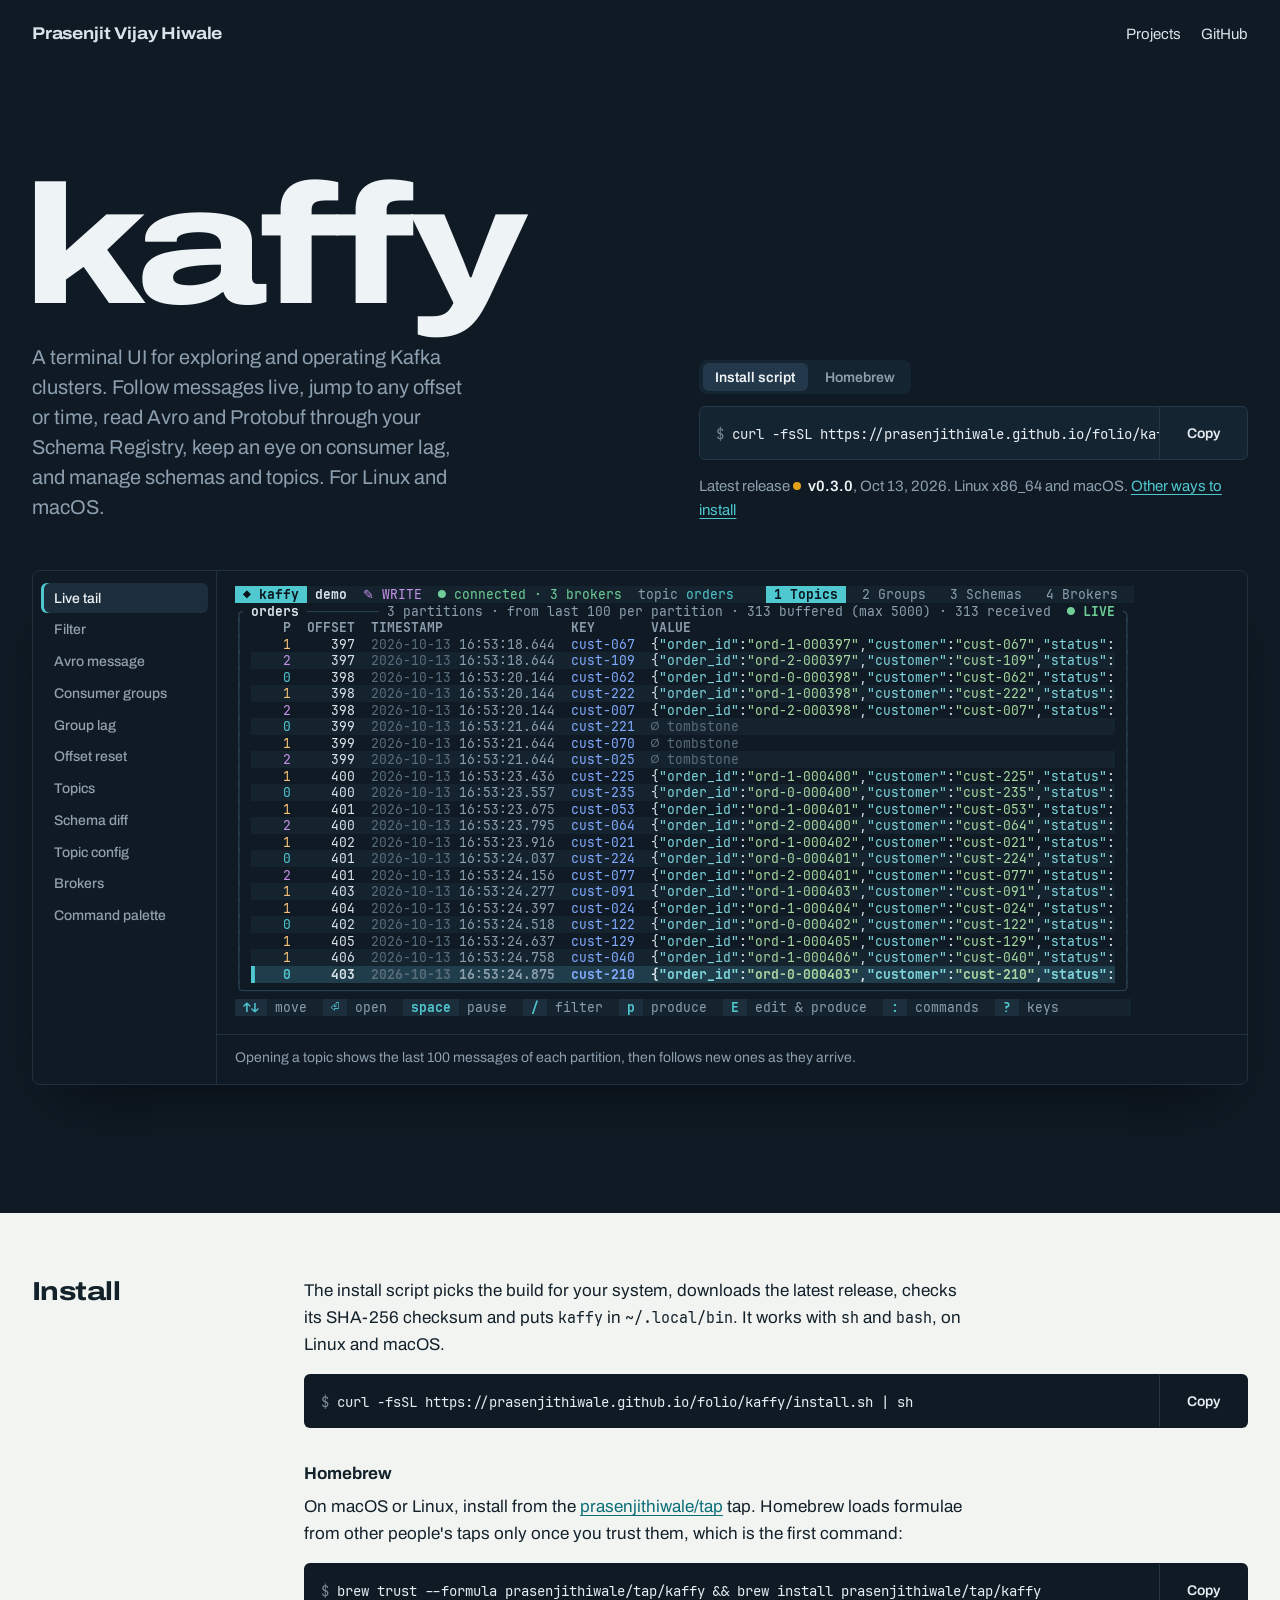
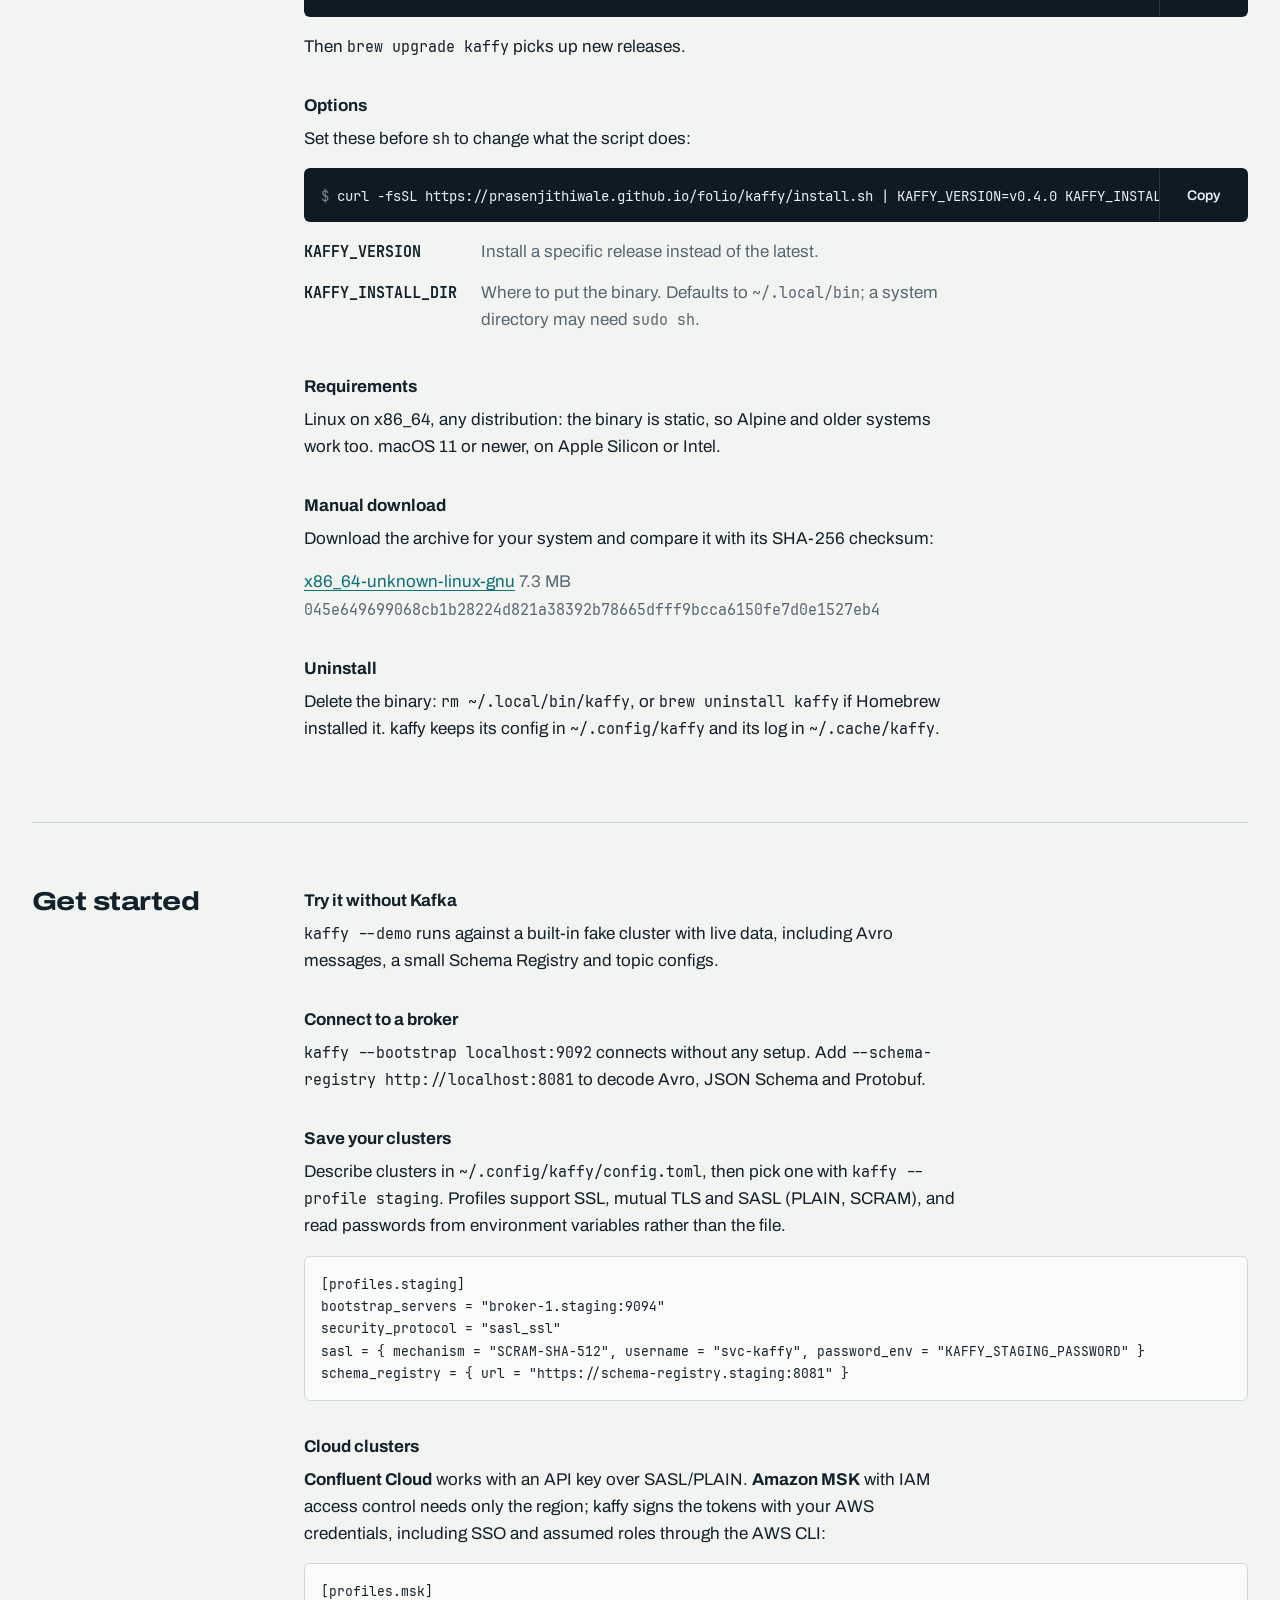
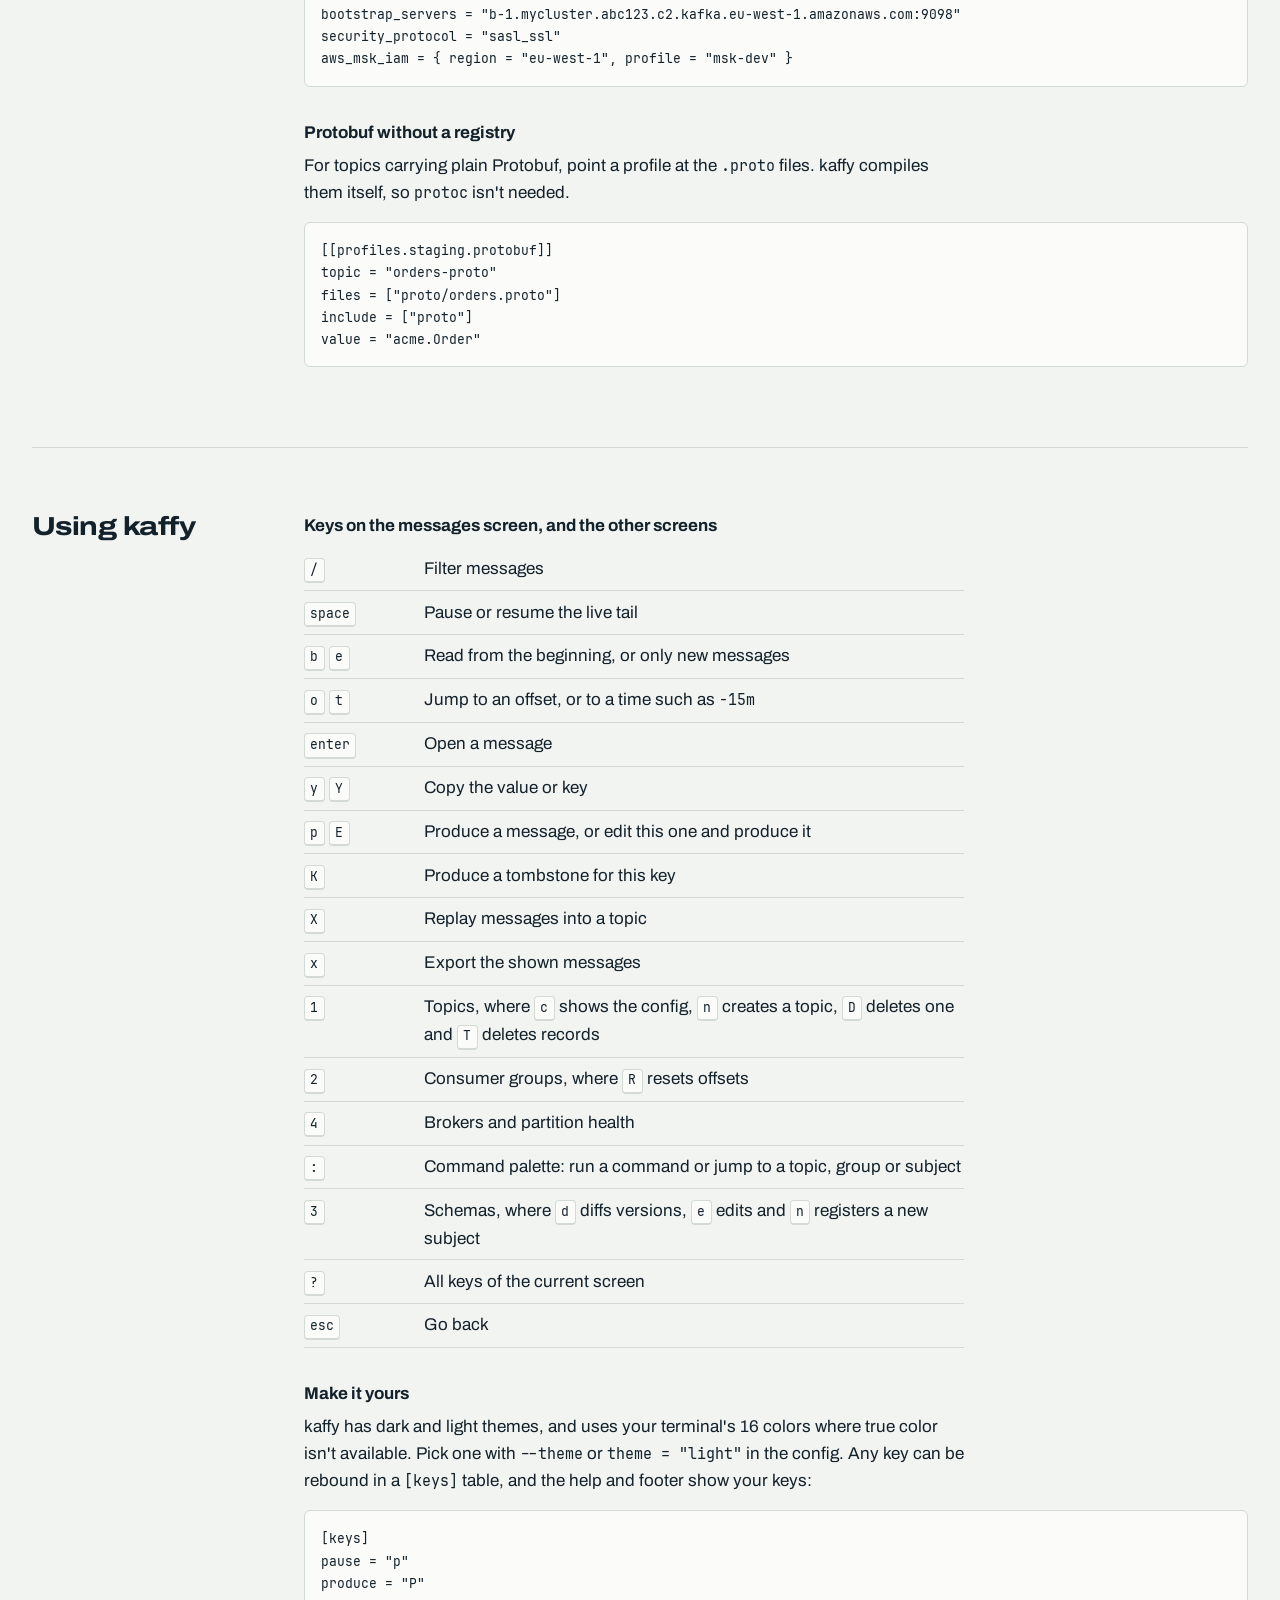
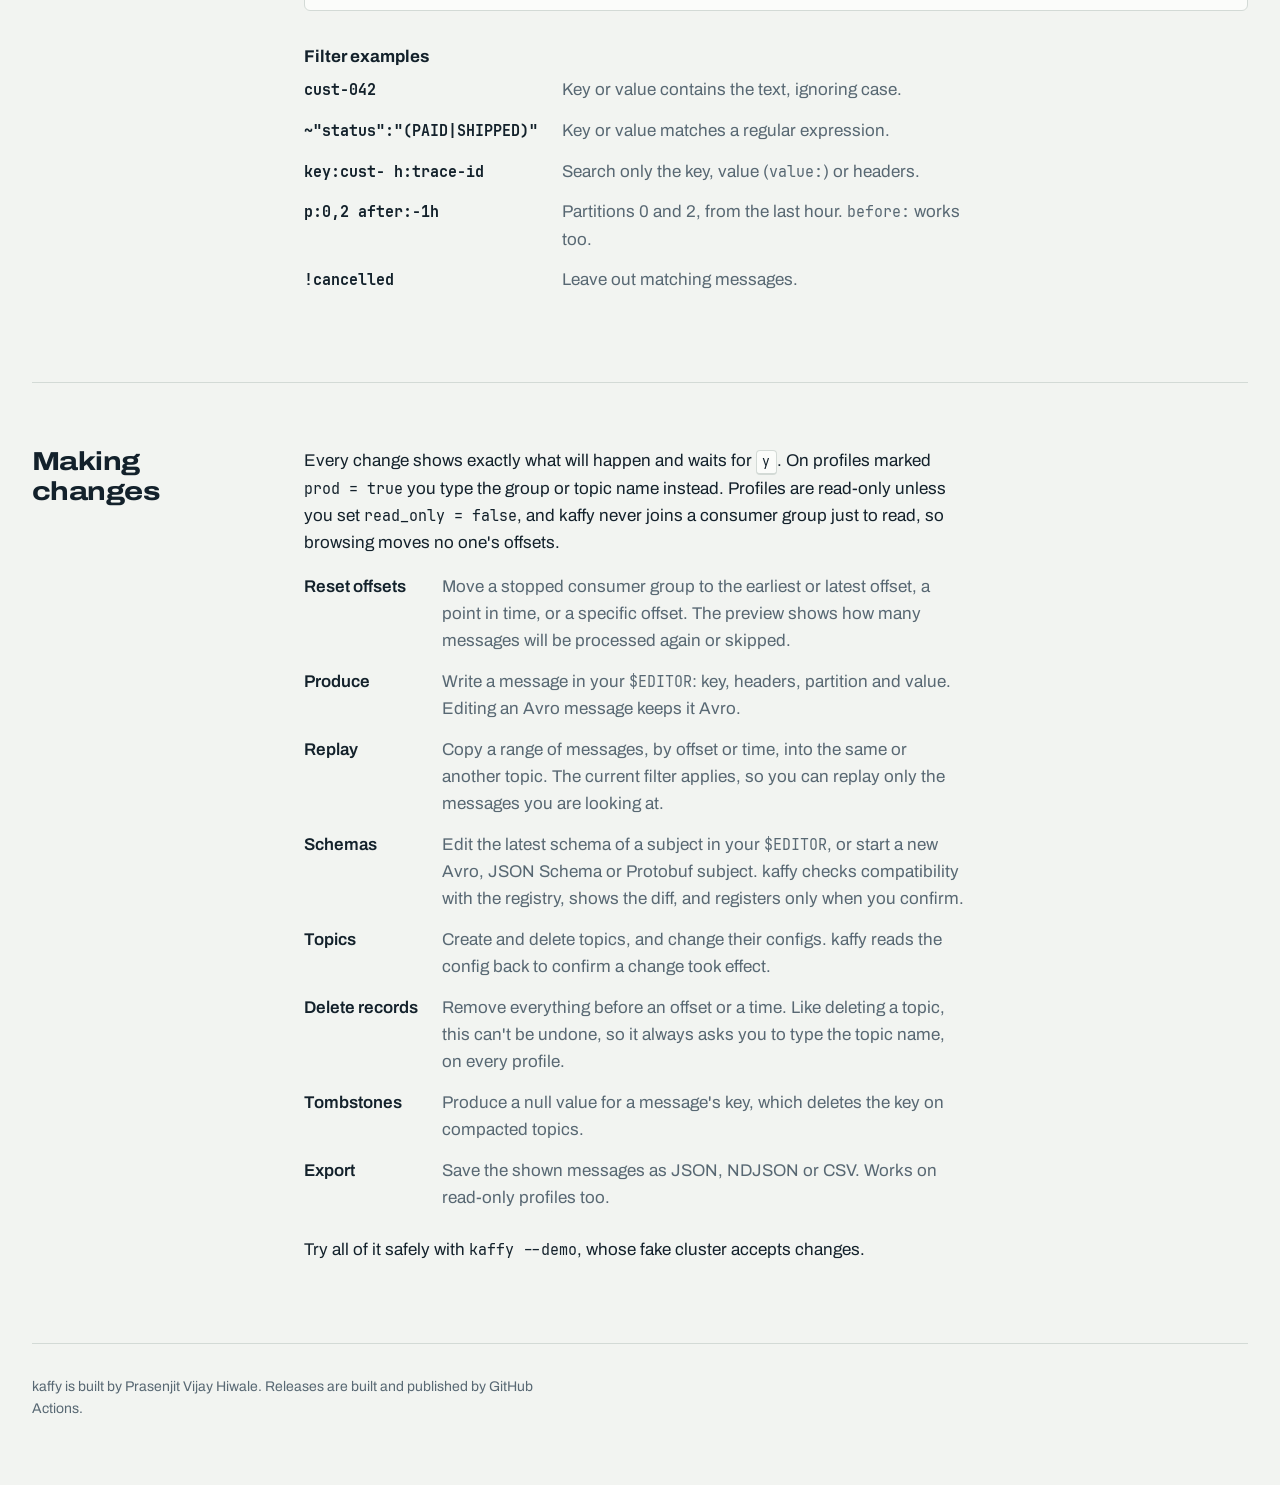
==== kaffy/index.html @ f9ecff28 "Redesign the home and kaffy pages; describe kaffy v0.4.0 Home: projects as records in a log, the off" ====
<!doctype html>
<html lang="en">
<head>
  <meta charset="utf-8">
  <meta name="viewport" content="width=device-width, initial-scale=1">
  <title>kaffy: a terminal UI for Kafka</title>
  <meta name="description" content="kaffy is a terminal UI for exploring and operating Kafka clusters: follow messages live, seek by offset or time, filter, decode Avro and Protobuf, watch consumer lag, reset offsets, produce and replay messages, browse the Schema Registry, administer topics and check broker health. For Linux and macOS.">
  <link rel="icon" href="data:image/svg+xml,%3Csvg xmlns='http://www.w3.org/2000/svg' viewBox='0 0 32 32'%3E%3Crect width='32' height='32' rx='6' fill='%230f1a24'/%3E%3Cpath d='M9 8v16M9 16l9-8M12 13l7 11' stroke='%234fc8d0' stroke-width='3' fill='none' stroke-linecap='round'/%3E%3C/svg%3E">
  <link rel="preconnect" href="https://fonts.googleapis.com">
  <link rel="preconnect" href="https://fonts.gstatic.com" crossorigin>
  <link rel="stylesheet" href="https://fonts.googleapis.com/css2?family=Archivo:wdth,wght@62..125,100..900&display=swap">
  <link rel="stylesheet" href="../assets/site.css">
  <link rel="stylesheet" href="kaffy.css">
</head>
<body data-releases="releases/">
<div class="band band-head">
  <header class="wrap site-head">
    <a class="site-name" href="../">Prasenjit Vijay Hiwale</a>
    <nav class="site-nav" aria-label="Site">
      <a href="../#projects">Projects</a>
      <a href="https://github.com/prasenjithiwale">GitHub</a>
    </nav>
  </header>
  </div>

  <main>
    <section class="band" aria-labelledby="title">
     <div class="wrap hero">
      <div class="hero-text">
        <h1 class="display" id="title">kaffy</h1>
        <p class="lede">A terminal UI for exploring and operating Kafka clusters. Follow messages live, jump to any offset or time, read Avro and Protobuf through your Schema Registry, keep an eye on consumer lag, and manage schemas and topics. For Linux and macOS.</p>
      </div>
      <div class="hero-install">
        <div class="switch" role="tablist" aria-label="Install with">
          <button role="tab" id="tab-sh" aria-controls="panel-sh" aria-selected="true" tabindex="0">Install script</button>
          <button role="tab" id="tab-brew" aria-controls="panel-brew" aria-selected="false" tabindex="-1">Homebrew</button>
        </div>
        <div role="tabpanel" id="panel-sh" aria-labelledby="tab-sh">
          <div class="command" id="install-top">
            <code id="install-cmd">curl -fsSL https://prasenjithiwale.github.io/folio/kaffy/install.sh | sh</code>
            <button class="copy" type="button" data-copy="#install-cmd">Copy</button>
          </div>
        </div>
        <div role="tabpanel" id="panel-brew" aria-labelledby="tab-brew" hidden>
          <div class="command">
            <code id="hero-brew">brew trust --formula prasenjithiwale/tap/kaffy &amp;&amp; brew install prasenjithiwale/tap/kaffy</code>
            <button class="copy" type="button" data-copy="#hero-brew">Copy</button>
          </div>
        </div>
        <p class="release-line">
          <span class="when-loaded">Latest release <strong data-release="version">v0.1.0</strong>, <span data-release="date"></span>.</span>
          Linux x86_64 and macOS. <a href="#install">Other ways to install</a>
        </p>
      </div>

      <figure class="terminal" aria-label="kaffy screens">
        <div class="terminal-bar" role="tablist" aria-label="Screens" aria-orientation="vertical">
          <button role="tab" id="tab-messages" aria-controls="panel-messages" aria-selected="true" tabindex="0">Live tail</button>
          <button role="tab" id="tab-filter" aria-controls="panel-filter" aria-selected="false" tabindex="-1">Filter</button>
          <button role="tab" id="tab-detail" aria-controls="panel-detail" aria-selected="false" tabindex="-1">Avro message</button>
          <button role="tab" id="tab-groups" aria-controls="panel-groups" aria-selected="false" tabindex="-1">Consumer groups</button>
          <button role="tab" id="tab-group" aria-controls="panel-group" aria-selected="false" tabindex="-1">Group lag</button>
          <button role="tab" id="tab-reset" aria-controls="panel-reset" aria-selected="false" tabindex="-1">Offset reset</button>
          <button role="tab" id="tab-topics" aria-controls="panel-topics" aria-selected="false" tabindex="-1">Topics</button>
          <button role="tab" id="tab-schema-diff" aria-controls="panel-schema-diff" aria-selected="false" tabindex="-1">Schema diff</button>
          <button role="tab" id="tab-config" aria-controls="panel-config" aria-selected="false" tabindex="-1">Topic config</button>
          <button role="tab" id="tab-brokers" aria-controls="panel-brokers" aria-selected="false" tabindex="-1">Brokers</button>
          <button role="tab" id="tab-palette" aria-controls="panel-palette" aria-selected="false" tabindex="-1">Command palette</button>
        </div>
        <div role="tabpanel" id="panel-messages" aria-labelledby="tab-messages">
          <div class="terminal-screen"><pre class="tui" aria-label="kaffy screen: Live tail"><span class="b" style="color:#0b141c;background:#4fc8d0"> ◆ kaffy </span><span style="color:#d9e3ea;background:#15232f"> </span><span class="b" style="color:#d9e3ea;background:#15232f">demo</span><span style="color:#5a6d7c;background:#15232f">  </span><span style="color:#c792ea;background:#15232f">✎ WRITE</span><span style="color:#5a6d7c;background:#15232f">  </span><span style="color:#6fcf97;background:#15232f">● connected · 3 brokers</span><span style="color:#5a6d7c;background:#15232f">  </span><span style="color:#8d9fae;background:#15232f">topic </span><span style="color:#4fc8d0;background:#15232f">orders</span><span style="color:#d9e3ea;background:#15232f">    </span><span class="b" style="color:#0b141c;background:#4fc8d0"> 1 Topics </span><span style="color:#d9e3ea;background:#15232f"> </span><span style="color:#8d9fae;background:#15232f"> 2 Groups </span><span style="color:#d9e3ea;background:#15232f"> </span><span style="color:#8d9fae;background:#15232f"> 3 Schemas </span><span style="color:#d9e3ea;background:#15232f"> </span><span style="color:#8d9fae;background:#15232f"> 4 Brokers </span><span style="color:#d9e3ea;background:#15232f"> </span>
<span style="color:#2b4152">╭ </span><span class="b" style="color:#d9e3ea">orders</span><span style="color:#2b4152"> ─────────</span><span style="color:#8d9fae"> 3 partitions · from last 100 per partition · 313 buffered (max 5000) · 313 received </span><span class="b" style="color:#6fcf97"> ● LIVE </span><span style="color:#2b4152">╮</span>
<span style="color:#2b4152">│</span><span style="color:#d9e3ea"> </span><span class="b" style="color:#8d9fae">    P  OFFSET  TIMESTAMP                KEY       VALUE                                                     </span><span style="color:#d9e3ea"> </span><span style="color:#2b4152">│</span>
<span style="color:#2b4152">│</span><span style="color:#d9e3ea">   </span><span style="color:#f6c177">  1</span><span style="color:#d9e3ea">     397  </span><span style="color:#5a6d7c">2026-10-13 </span><span style="color:#8d9fae">16:53:18.644</span><span style="color:#d9e3ea">  </span><span style="color:#82aaff">cust-067</span><span style="color:#d9e3ea">  {</span><span style="color:#7fd6dd">&quot;order_id&quot;</span><span style="color:#d9e3ea">:</span><span style="color:#a8d8a0">&quot;ord-1-000397&quot;</span><span style="color:#d9e3ea">,</span><span style="color:#7fd6dd">&quot;customer&quot;</span><span style="color:#d9e3ea">:</span><span style="color:#a8d8a0">&quot;cust-067&quot;</span><span style="color:#d9e3ea">,</span><span style="color:#7fd6dd">&quot;status&quot;</span><span style="color:#d9e3ea">: </span><span style="color:#2b4152">│</span>
<span style="color:#2b4152">│</span><span style="color:#d9e3ea"> </span><span style="color:#d9e3ea;background:#15232f">  </span><span style="color:#c792ea;background:#15232f">  2</span><span style="color:#d9e3ea;background:#15232f">     397  </span><span style="color:#5a6d7c;background:#15232f">2026-10-13 </span><span style="color:#8d9fae;background:#15232f">16:53:18.644</span><span style="color:#d9e3ea;background:#15232f">  </span><span style="color:#82aaff;background:#15232f">cust-109</span><span style="color:#d9e3ea;background:#15232f">  {</span><span style="color:#7fd6dd;background:#15232f">&quot;order_id&quot;</span><span style="color:#d9e3ea;background:#15232f">:</span><span style="color:#a8d8a0;background:#15232f">&quot;ord-2-000397&quot;</span><span style="color:#d9e3ea;background:#15232f">,</span><span style="color:#7fd6dd;background:#15232f">&quot;customer&quot;</span><span style="color:#d9e3ea;background:#15232f">:</span><span style="color:#a8d8a0;background:#15232f">&quot;cust-109&quot;</span><span style="color:#d9e3ea;background:#15232f">,</span><span style="color:#7fd6dd;background:#15232f">&quot;status&quot;</span><span style="color:#d9e3ea;background:#15232f">:</span><span style="color:#d9e3ea"> </span><span style="color:#2b4152">│</span>
<span style="color:#2b4152">│</span><span style="color:#d9e3ea">   </span><span style="color:#4fc8d0">  0</span><span style="color:#d9e3ea">     398  </span><span style="color:#5a6d7c">2026-10-13 </span><span style="color:#8d9fae">16:53:20.144</span><span style="color:#d9e3ea">  </span><span style="color:#82aaff">cust-062</span><span style="color:#d9e3ea">  {</span><span style="color:#7fd6dd">&quot;order_id&quot;</span><span style="color:#d9e3ea">:</span><span style="color:#a8d8a0">&quot;ord-0-000398&quot;</span><span style="color:#d9e3ea">,</span><span style="color:#7fd6dd">&quot;customer&quot;</span><span style="color:#d9e3ea">:</span><span style="color:#a8d8a0">&quot;cust-062&quot;</span><span style="color:#d9e3ea">,</span><span style="color:#7fd6dd">&quot;status&quot;</span><span style="color:#d9e3ea">: </span><span style="color:#2b4152">│</span>
<span style="color:#2b4152">│</span><span style="color:#d9e3ea"> </span><span style="color:#d9e3ea;background:#15232f">  </span><span style="color:#f6c177;background:#15232f">  1</span><span style="color:#d9e3ea;background:#15232f">     398  </span><span style="color:#5a6d7c;background:#15232f">2026-10-13 </span><span style="color:#8d9fae;background:#15232f">16:53:20.144</span><span style="color:#d9e3ea;background:#15232f">  </span><span style="color:#82aaff;background:#15232f">cust-222</span><span style="color:#d9e3ea;background:#15232f">  {</span><span style="color:#7fd6dd;background:#15232f">&quot;order_id&quot;</span><span style="color:#d9e3ea;background:#15232f">:</span><span style="color:#a8d8a0;background:#15232f">&quot;ord-1-000398&quot;</span><span style="color:#d9e3ea;background:#15232f">,</span><span style="color:#7fd6dd;background:#15232f">&quot;customer&quot;</span><span style="color:#d9e3ea;background:#15232f">:</span><span style="color:#a8d8a0;background:#15232f">&quot;cust-222&quot;</span><span style="color:#d9e3ea;background:#15232f">,</span><span style="color:#7fd6dd;background:#15232f">&quot;status&quot;</span><span style="color:#d9e3ea;background:#15232f">:</span><span style="color:#d9e3ea"> </span><span style="color:#2b4152">│</span>
<span style="color:#2b4152">│</span><span style="color:#d9e3ea">   </span><span style="color:#c792ea">  2</span><span style="color:#d9e3ea">     398  </span><span style="color:#5a6d7c">2026-10-13 </span><span style="color:#8d9fae">16:53:20.144</span><span style="color:#d9e3ea">  </span><span style="color:#82aaff">cust-007</span><span style="color:#d9e3ea">  {</span><span style="color:#7fd6dd">&quot;order_id&quot;</span><span style="color:#d9e3ea">:</span><span style="color:#a8d8a0">&quot;ord-2-000398&quot;</span><span style="color:#d9e3ea">,</span><span style="color:#7fd6dd">&quot;customer&quot;</span><span style="color:#d9e3ea">:</span><span style="color:#a8d8a0">&quot;cust-007&quot;</span><span style="color:#d9e3ea">,</span><span style="color:#7fd6dd">&quot;status&quot;</span><span style="color:#d9e3ea">: </span><span style="color:#2b4152">│</span>
<span style="color:#2b4152">│</span><span style="color:#d9e3ea"> </span><span style="color:#d9e3ea;background:#15232f">  </span><span style="color:#4fc8d0;background:#15232f">  0</span><span style="color:#d9e3ea;background:#15232f">     399  </span><span style="color:#5a6d7c;background:#15232f">2026-10-13 </span><span style="color:#8d9fae;background:#15232f">16:53:21.644</span><span style="color:#d9e3ea;background:#15232f">  </span><span style="color:#82aaff;background:#15232f">cust-221</span><span style="color:#d9e3ea;background:#15232f">  </span><span class="i" style="color:#5a6d7c;background:#15232f">∅ tombstone                                               </span><span style="color:#d9e3ea"> </span><span style="color:#2b4152">│</span>
<span style="color:#2b4152">│</span><span style="color:#d9e3ea">   </span><span style="color:#f6c177">  1</span><span style="color:#d9e3ea">     399  </span><span style="color:#5a6d7c">2026-10-13 </span><span style="color:#8d9fae">16:53:21.644</span><span style="color:#d9e3ea">  </span><span style="color:#82aaff">cust-070</span><span style="color:#d9e3ea">  </span><span class="i" style="color:#5a6d7c">∅ tombstone                                               </span><span style="color:#d9e3ea"> </span><span style="color:#2b4152">│</span>
<span style="color:#2b4152">│</span><span style="color:#d9e3ea"> </span><span style="color:#d9e3ea;background:#15232f">  </span><span style="color:#c792ea;background:#15232f">  2</span><span style="color:#d9e3ea;background:#15232f">     399  </span><span style="color:#5a6d7c;background:#15232f">2026-10-13 </span><span style="color:#8d9fae;background:#15232f">16:53:21.644</span><span style="color:#d9e3ea;background:#15232f">  </span><span style="color:#82aaff;background:#15232f">cust-025</span><span style="color:#d9e3ea;background:#15232f">  </span><span class="i" style="color:#5a6d7c;background:#15232f">∅ tombstone                                               </span><span style="color:#d9e3ea"> </span><span style="color:#2b4152">│</span>
<span style="color:#2b4152">│</span><span style="color:#d9e3ea">   </span><span style="color:#f6c177">  1</span><span style="color:#d9e3ea">     400  </span><span style="color:#5a6d7c">2026-10-13 </span><span style="color:#8d9fae">16:53:23.436</span><span style="color:#d9e3ea">  </span><span style="color:#82aaff">cust-225</span><span style="color:#d9e3ea">  {</span><span style="color:#7fd6dd">&quot;order_id&quot;</span><span style="color:#d9e3ea">:</span><span style="color:#a8d8a0">&quot;ord-1-000400&quot;</span><span style="color:#d9e3ea">,</span><span style="color:#7fd6dd">&quot;customer&quot;</span><span style="color:#d9e3ea">:</span><span style="color:#a8d8a0">&quot;cust-225&quot;</span><span style="color:#d9e3ea">,</span><span style="color:#7fd6dd">&quot;status&quot;</span><span style="color:#d9e3ea">: </span><span style="color:#2b4152">│</span>
<span style="color:#2b4152">│</span><span style="color:#d9e3ea"> </span><span style="color:#d9e3ea;background:#15232f">  </span><span style="color:#4fc8d0;background:#15232f">  0</span><span style="color:#d9e3ea;background:#15232f">     400  </span><span style="color:#5a6d7c;background:#15232f">2026-10-13 </span><span style="color:#8d9fae;background:#15232f">16:53:23.557</span><span style="color:#d9e3ea;background:#15232f">  </span><span style="color:#82aaff;background:#15232f">cust-235</span><span style="color:#d9e3ea;background:#15232f">  {</span><span style="color:#7fd6dd;background:#15232f">&quot;order_id&quot;</span><span style="color:#d9e3ea;background:#15232f">:</span><span style="color:#a8d8a0;background:#15232f">&quot;ord-0-000400&quot;</span><span style="color:#d9e3ea;background:#15232f">,</span><span style="color:#7fd6dd;background:#15232f">&quot;customer&quot;</span><span style="color:#d9e3ea;background:#15232f">:</span><span style="color:#a8d8a0;background:#15232f">&quot;cust-235&quot;</span><span style="color:#d9e3ea;background:#15232f">,</span><span style="color:#7fd6dd;background:#15232f">&quot;status&quot;</span><span style="color:#d9e3ea;background:#15232f">:</span><span style="color:#d9e3ea"> </span><span style="color:#2b4152">│</span>
<span style="color:#2b4152">│</span><span style="color:#d9e3ea">   </span><span style="color:#f6c177">  1</span><span style="color:#d9e3ea">     401  </span><span style="color:#5a6d7c">2026-10-13 </span><span style="color:#8d9fae">16:53:23.675</span><span style="color:#d9e3ea">  </span><span style="color:#82aaff">cust-053</span><span style="color:#d9e3ea">  {</span><span style="color:#7fd6dd">&quot;order_id&quot;</span><span style="color:#d9e3ea">:</span><span style="color:#a8d8a0">&quot;ord-1-000401&quot;</span><span style="color:#d9e3ea">,</span><span style="color:#7fd6dd">&quot;customer&quot;</span><span style="color:#d9e3ea">:</span><span style="color:#a8d8a0">&quot;cust-053&quot;</span><span style="color:#d9e3ea">,</span><span style="color:#7fd6dd">&quot;status&quot;</span><span style="color:#d9e3ea">: </span><span style="color:#2b4152">│</span>
<span style="color:#2b4152">│</span><span style="color:#d9e3ea"> </span><span style="color:#d9e3ea;background:#15232f">  </span><span style="color:#c792ea;background:#15232f">  2</span><span style="color:#d9e3ea;background:#15232f">     400  </span><span style="color:#5a6d7c;background:#15232f">2026-10-13 </span><span style="color:#8d9fae;background:#15232f">16:53:23.795</span><span style="color:#d9e3ea;background:#15232f">  </span><span style="color:#82aaff;background:#15232f">cust-064</span><span style="color:#d9e3ea;background:#15232f">  {</span><span style="color:#7fd6dd;background:#15232f">&quot;order_id&quot;</span><span style="color:#d9e3ea;background:#15232f">:</span><span style="color:#a8d8a0;background:#15232f">&quot;ord-2-000400&quot;</span><span style="color:#d9e3ea;background:#15232f">,</span><span style="color:#7fd6dd;background:#15232f">&quot;customer&quot;</span><span style="color:#d9e3ea;background:#15232f">:</span><span style="color:#a8d8a0;background:#15232f">&quot;cust-064&quot;</span><span style="color:#d9e3ea;background:#15232f">,</span><span style="color:#7fd6dd;background:#15232f">&quot;status&quot;</span><span style="color:#d9e3ea;background:#15232f">:</span><span style="color:#d9e3ea"> </span><span style="color:#2b4152">│</span>
<span style="color:#2b4152">│</span><span style="color:#d9e3ea">   </span><span style="color:#f6c177">  1</span><span style="color:#d9e3ea">     402  </span><span style="color:#5a6d7c">2026-10-13 </span><span style="color:#8d9fae">16:53:23.916</span><span style="color:#d9e3ea">  </span><span style="color:#82aaff">cust-021</span><span style="color:#d9e3ea">  {</span><span style="color:#7fd6dd">&quot;order_id&quot;</span><span style="color:#d9e3ea">:</span><span style="color:#a8d8a0">&quot;ord-1-000402&quot;</span><span style="color:#d9e3ea">,</span><span style="color:#7fd6dd">&quot;customer&quot;</span><span style="color:#d9e3ea">:</span><span style="color:#a8d8a0">&quot;cust-021&quot;</span><span style="color:#d9e3ea">,</span><span style="color:#7fd6dd">&quot;status&quot;</span><span style="color:#d9e3ea">: </span><span style="color:#2b4152">│</span>
<span style="color:#2b4152">│</span><span style="color:#d9e3ea"> </span><span style="color:#d9e3ea;background:#15232f">  </span><span style="color:#4fc8d0;background:#15232f">  0</span><span style="color:#d9e3ea;background:#15232f">     401  </span><span style="color:#5a6d7c;background:#15232f">2026-10-13 </span><span style="color:#8d9fae;background:#15232f">16:53:24.037</span><span style="color:#d9e3ea;background:#15232f">  </span><span style="color:#82aaff;background:#15232f">cust-224</span><span style="color:#d9e3ea;background:#15232f">  {</span><span style="color:#7fd6dd;background:#15232f">&quot;order_id&quot;</span><span style="color:#d9e3ea;background:#15232f">:</span><span style="color:#a8d8a0;background:#15232f">&quot;ord-0-000401&quot;</span><span style="color:#d9e3ea;background:#15232f">,</span><span style="color:#7fd6dd;background:#15232f">&quot;customer&quot;</span><span style="color:#d9e3ea;background:#15232f">:</span><span style="color:#a8d8a0;background:#15232f">&quot;cust-224&quot;</span><span style="color:#d9e3ea;background:#15232f">,</span><span style="color:#7fd6dd;background:#15232f">&quot;status&quot;</span><span style="color:#d9e3ea;background:#15232f">:</span><span style="color:#d9e3ea"> </span><span style="color:#2b4152">│</span>
<span style="color:#2b4152">│</span><span style="color:#d9e3ea">   </span><span style="color:#c792ea">  2</span><span style="color:#d9e3ea">     401  </span><span style="color:#5a6d7c">2026-10-13 </span><span style="color:#8d9fae">16:53:24.156</span><span style="color:#d9e3ea">  </span><span style="color:#82aaff">cust-077</span><span style="color:#d9e3ea">  {</span><span style="color:#7fd6dd">&quot;order_id&quot;</span><span style="color:#d9e3ea">:</span><span style="color:#a8d8a0">&quot;ord-2-000401&quot;</span><span style="color:#d9e3ea">,</span><span style="color:#7fd6dd">&quot;customer&quot;</span><span style="color:#d9e3ea">:</span><span style="color:#a8d8a0">&quot;cust-077&quot;</span><span style="color:#d9e3ea">,</span><span style="color:#7fd6dd">&quot;status&quot;</span><span style="color:#d9e3ea">: </span><span style="color:#2b4152">│</span>
<span style="color:#2b4152">│</span><span style="color:#d9e3ea"> </span><span style="color:#d9e3ea;background:#15232f">  </span><span style="color:#f6c177;background:#15232f">  1</span><span style="color:#d9e3ea;background:#15232f">     403  </span><span style="color:#5a6d7c;background:#15232f">2026-10-13 </span><span style="color:#8d9fae;background:#15232f">16:53:24.277</span><span style="color:#d9e3ea;background:#15232f">  </span><span style="color:#82aaff;background:#15232f">cust-091</span><span style="color:#d9e3ea;background:#15232f">  {</span><span style="color:#7fd6dd;background:#15232f">&quot;order_id&quot;</span><span style="color:#d9e3ea;background:#15232f">:</span><span style="color:#a8d8a0;background:#15232f">&quot;ord-1-000403&quot;</span><span style="color:#d9e3ea;background:#15232f">,</span><span style="color:#7fd6dd;background:#15232f">&quot;customer&quot;</span><span style="color:#d9e3ea;background:#15232f">:</span><span style="color:#a8d8a0;background:#15232f">&quot;cust-091&quot;</span><span style="color:#d9e3ea;background:#15232f">,</span><span style="color:#7fd6dd;background:#15232f">&quot;status&quot;</span><span style="color:#d9e3ea;background:#15232f">:</span><span style="color:#d9e3ea"> </span><span style="color:#2b4152">│</span>
<span style="color:#2b4152">│</span><span style="color:#d9e3ea">   </span><span style="color:#f6c177">  1</span><span style="color:#d9e3ea">     404  </span><span style="color:#5a6d7c">2026-10-13 </span><span style="color:#8d9fae">16:53:24.397</span><span style="color:#d9e3ea">  </span><span style="color:#82aaff">cust-024</span><span style="color:#d9e3ea">  {</span><span style="color:#7fd6dd">&quot;order_id&quot;</span><span style="color:#d9e3ea">:</span><span style="color:#a8d8a0">&quot;ord-1-000404&quot;</span><span style="color:#d9e3ea">,</span><span style="color:#7fd6dd">&quot;customer&quot;</span><span style="color:#d9e3ea">:</span><span style="color:#a8d8a0">&quot;cust-024&quot;</span><span style="color:#d9e3ea">,</span><span style="color:#7fd6dd">&quot;status&quot;</span><span style="color:#d9e3ea">: </span><span style="color:#2b4152">│</span>
<span style="color:#2b4152">│</span><span style="color:#d9e3ea"> </span><span style="color:#d9e3ea;background:#15232f">  </span><span style="color:#4fc8d0;background:#15232f">  0</span><span style="color:#d9e3ea;background:#15232f">     402  </span><span style="color:#5a6d7c;background:#15232f">2026-10-13 </span><span style="color:#8d9fae;background:#15232f">16:53:24.518</span><span style="color:#d9e3ea;background:#15232f">  </span><span style="color:#82aaff;background:#15232f">cust-122</span><span style="color:#d9e3ea;background:#15232f">  {</span><span style="color:#7fd6dd;background:#15232f">&quot;order_id&quot;</span><span style="color:#d9e3ea;background:#15232f">:</span><span style="color:#a8d8a0;background:#15232f">&quot;ord-0-000402&quot;</span><span style="color:#d9e3ea;background:#15232f">,</span><span style="color:#7fd6dd;background:#15232f">&quot;customer&quot;</span><span style="color:#d9e3ea;background:#15232f">:</span><span style="color:#a8d8a0;background:#15232f">&quot;cust-122&quot;</span><span style="color:#d9e3ea;background:#15232f">,</span><span style="color:#7fd6dd;background:#15232f">&quot;status&quot;</span><span style="color:#d9e3ea;background:#15232f">:</span><span style="color:#d9e3ea"> </span><span style="color:#2b4152">│</span>
<span style="color:#2b4152">│</span><span style="color:#d9e3ea">   </span><span style="color:#f6c177">  1</span><span style="color:#d9e3ea">     405  </span><span style="color:#5a6d7c">2026-10-13 </span><span style="color:#8d9fae">16:53:24.637</span><span style="color:#d9e3ea">  </span><span style="color:#82aaff">cust-129</span><span style="color:#d9e3ea">  {</span><span style="color:#7fd6dd">&quot;order_id&quot;</span><span style="color:#d9e3ea">:</span><span style="color:#a8d8a0">&quot;ord-1-000405&quot;</span><span style="color:#d9e3ea">,</span><span style="color:#7fd6dd">&quot;customer&quot;</span><span style="color:#d9e3ea">:</span><span style="color:#a8d8a0">&quot;cust-129&quot;</span><span style="color:#d9e3ea">,</span><span style="color:#7fd6dd">&quot;status&quot;</span><span style="color:#d9e3ea">: </span><span style="color:#2b4152">│</span>
<span style="color:#2b4152">│</span><span style="color:#d9e3ea"> </span><span style="color:#d9e3ea;background:#15232f">  </span><span style="color:#f6c177;background:#15232f">  1</span><span style="color:#d9e3ea;background:#15232f">     406  </span><span style="color:#5a6d7c;background:#15232f">2026-10-13 </span><span style="color:#8d9fae;background:#15232f">16:53:24.758</span><span style="color:#d9e3ea;background:#15232f">  </span><span style="color:#82aaff;background:#15232f">cust-040</span><span style="color:#d9e3ea;background:#15232f">  {</span><span style="color:#7fd6dd;background:#15232f">&quot;order_id&quot;</span><span style="color:#d9e3ea;background:#15232f">:</span><span style="color:#a8d8a0;background:#15232f">&quot;ord-1-000406&quot;</span><span style="color:#d9e3ea;background:#15232f">,</span><span style="color:#7fd6dd;background:#15232f">&quot;customer&quot;</span><span style="color:#d9e3ea;background:#15232f">:</span><span style="color:#a8d8a0;background:#15232f">&quot;cust-040&quot;</span><span style="color:#d9e3ea;background:#15232f">,</span><span style="color:#7fd6dd;background:#15232f">&quot;status&quot;</span><span style="color:#d9e3ea;background:#15232f">:</span><span style="color:#d9e3ea"> </span><span style="color:#2b4152">│</span>
<span style="color:#2b4152">│</span><span style="color:#d9e3ea"> </span><span class="b" style="color:#4fc8d0;background:#1f3d4b">▌   0</span><span class="b" style="color:#d9e3ea;background:#1f3d4b">     403  </span><span class="b" style="color:#5a6d7c;background:#1f3d4b">2026-10-13 </span><span class="b" style="color:#8d9fae;background:#1f3d4b">16:53:24.875</span><span class="b" style="color:#d9e3ea;background:#1f3d4b">  </span><span class="b" style="color:#82aaff;background:#1f3d4b">cust-210</span><span class="b" style="color:#d9e3ea;background:#1f3d4b">  {</span><span class="b" style="color:#7fd6dd;background:#1f3d4b">&quot;order_id&quot;</span><span class="b" style="color:#d9e3ea;background:#1f3d4b">:</span><span class="b" style="color:#a8d8a0;background:#1f3d4b">&quot;ord-0-000403&quot;</span><span class="b" style="color:#d9e3ea;background:#1f3d4b">,</span><span class="b" style="color:#7fd6dd;background:#1f3d4b">&quot;customer&quot;</span><span class="b" style="color:#d9e3ea;background:#1f3d4b">:</span><span class="b" style="color:#a8d8a0;background:#1f3d4b">&quot;cust-210&quot;</span><span class="b" style="color:#d9e3ea;background:#1f3d4b">,</span><span class="b" style="color:#7fd6dd;background:#1f3d4b">&quot;status&quot;</span><span class="b" style="color:#d9e3ea;background:#1f3d4b">:</span><span style="color:#d9e3ea"> </span><span style="color:#2b4152">│</span>
<span style="color:#2b4152">╰──────────────────────────────────────────────────────────────────────────────────────────────────────────────╯</span>
<span class="b" style="color:#4fc8d0;background:#1c2e3c"> ↑↓ </span><span style="color:#8d9fae;background:#15232f"> move  </span><span class="b" style="color:#4fc8d0;background:#1c2e3c"> ⏎ </span><span style="color:#8d9fae;background:#15232f"> open  </span><span class="b" style="color:#4fc8d0;background:#1c2e3c"> space </span><span style="color:#8d9fae;background:#15232f"> pause  </span><span class="b" style="color:#4fc8d0;background:#1c2e3c"> / </span><span style="color:#8d9fae;background:#15232f"> filter  </span><span class="b" style="color:#4fc8d0;background:#1c2e3c"> p </span><span style="color:#8d9fae;background:#15232f"> produce  </span><span class="b" style="color:#4fc8d0;background:#1c2e3c"> E </span><span style="color:#8d9fae;background:#15232f"> edit &amp; produce  </span><span class="b" style="color:#4fc8d0;background:#1c2e3c"> : </span><span style="color:#8d9fae;background:#15232f"> commands  </span><span class="b" style="color:#4fc8d0;background:#1c2e3c"> ? </span><span style="color:#8d9fae;background:#15232f"> keys  </span><span style="color:#d9e3ea;background:#15232f">       </span>
</pre></div>
          <p class="terminal-caption">Opening a topic shows the last 100 messages of each partition, then follows new ones as they arrive.</p>
        </div>
        <div role="tabpanel" id="panel-filter" aria-labelledby="tab-filter" hidden>
          <div class="terminal-screen"><pre class="tui" aria-label="kaffy screen: Filter"><span class="b" style="color:#0b141c;background:#4fc8d0"> ◆ kaffy </span><span style="color:#d9e3ea;background:#15232f"> </span><span class="b" style="color:#d9e3ea;background:#15232f">demo</span><span style="color:#5a6d7c;background:#15232f">  </span><span style="color:#c792ea;background:#15232f">✎ WRITE</span><span style="color:#5a6d7c;background:#15232f">  </span><span style="color:#6fcf97;background:#15232f">● connected · 3 brokers</span><span style="color:#5a6d7c;background:#15232f">  </span><span style="color:#8d9fae;background:#15232f">topic </span><span style="color:#4fc8d0;background:#15232f">orders</span><span style="color:#d9e3ea;background:#15232f">    </span><span class="b" style="color:#0b141c;background:#4fc8d0"> 1 Topics </span><span style="color:#d9e3ea;background:#15232f"> </span><span style="color:#8d9fae;background:#15232f"> 2 Groups </span><span style="color:#d9e3ea;background:#15232f"> </span><span style="color:#8d9fae;background:#15232f"> 3 Schemas </span><span style="color:#d9e3ea;background:#15232f"> </span><span style="color:#8d9fae;background:#15232f"> 4 Brokers </span><span style="color:#d9e3ea;background:#15232f"> </span>
<span style="color:#2b4152">╭ </span><span class="b" style="color:#d9e3ea">orders</span><span style="color:#2b4152"> ───────────────────────</span><span style="color:#8d9fae"> 3 partitions </span><span style="color:#f2c14e"> filter: ~&quot;status&quot;:&quot;(PAID|SHIPPED)&quot; p:0,1 · 110 match </span><span class="b" style="color:#f2c14e"> ❚❚ PAUSED </span><span style="color:#2b4152">╮</span>
<span style="color:#2b4152">│</span><span style="color:#d9e3ea"> </span><span class="b" style="color:#8d9fae">    P  OFFSET  TIMESTAMP                KEY       VALUE                                                     </span><span style="color:#d9e3ea"> </span><span style="color:#2b4152">│</span>
<span style="color:#2b4152">│</span><span style="color:#d9e3ea">   </span><span style="color:#f6c177">  1</span><span style="color:#d9e3ea">     384  </span><span style="color:#5a6d7c">2026-10-13 </span><span style="color:#8d9fae">16:52:59.144</span><span style="color:#d9e3ea">  </span><span style="color:#82aaff">cust-203</span><span style="color:#d9e3ea">  {</span><span style="color:#7fd6dd">&quot;order_id&quot;</span><span style="color:#d9e3ea">:</span><span style="color:#a8d8a0">&quot;ord-1-000384&quot;</span><span style="color:#d9e3ea">,</span><span style="color:#7fd6dd">&quot;customer&quot;</span><span style="color:#d9e3ea">:</span><span style="color:#a8d8a0">&quot;cust-203&quot;</span><span style="color:#d9e3ea">,</span><span style="color:#7fd6dd">&quot;status&quot;</span><span style="color:#d9e3ea">: </span><span style="color:#2b4152">│</span>
<span style="color:#2b4152">│</span><span style="color:#d9e3ea"> </span><span style="color:#d9e3ea;background:#15232f">  </span><span style="color:#4fc8d0;background:#15232f">  0</span><span style="color:#d9e3ea;background:#15232f">     385  </span><span style="color:#5a6d7c;background:#15232f">2026-10-13 </span><span style="color:#8d9fae;background:#15232f">16:53:00.644</span><span style="color:#d9e3ea;background:#15232f">  </span><span style="color:#82aaff;background:#15232f">cust-041</span><span style="color:#d9e3ea;background:#15232f">  {</span><span style="color:#7fd6dd;background:#15232f">&quot;order_id&quot;</span><span style="color:#d9e3ea;background:#15232f">:</span><span style="color:#a8d8a0;background:#15232f">&quot;ord-0-000385&quot;</span><span style="color:#d9e3ea;background:#15232f">,</span><span style="color:#7fd6dd;background:#15232f">&quot;customer&quot;</span><span style="color:#d9e3ea;background:#15232f">:</span><span style="color:#a8d8a0;background:#15232f">&quot;cust-041&quot;</span><span style="color:#d9e3ea;background:#15232f">,</span><span style="color:#7fd6dd;background:#15232f">&quot;status&quot;</span><span style="color:#d9e3ea;background:#15232f">:</span><span style="color:#d9e3ea"> </span><span style="color:#2b4152">│</span>
<span style="color:#2b4152">│</span><span style="color:#d9e3ea">   </span><span style="color:#4fc8d0">  0</span><span style="color:#d9e3ea">     386  </span><span style="color:#5a6d7c">2026-10-13 </span><span style="color:#8d9fae">16:53:02.144</span><span style="color:#d9e3ea">  </span><span style="color:#82aaff">cust-229</span><span style="color:#d9e3ea">  {</span><span style="color:#7fd6dd">&quot;order_id&quot;</span><span style="color:#d9e3ea">:</span><span style="color:#a8d8a0">&quot;ord-0-000386&quot;</span><span style="color:#d9e3ea">,</span><span style="color:#7fd6dd">&quot;customer&quot;</span><span style="color:#d9e3ea">:</span><span style="color:#a8d8a0">&quot;cust-229&quot;</span><span style="color:#d9e3ea">,</span><span style="color:#7fd6dd">&quot;status&quot;</span><span style="color:#d9e3ea">: </span><span style="color:#2b4152">│</span>
<span style="color:#2b4152">│</span><span style="color:#d9e3ea"> </span><span style="color:#d9e3ea;background:#15232f">  </span><span style="color:#f6c177;background:#15232f">  1</span><span style="color:#d9e3ea;background:#15232f">     387  </span><span style="color:#5a6d7c;background:#15232f">2026-10-13 </span><span style="color:#8d9fae;background:#15232f">16:53:03.644</span><span style="color:#d9e3ea;background:#15232f">  </span><span style="color:#82aaff;background:#15232f">cust-129</span><span style="color:#d9e3ea;background:#15232f">  {</span><span style="color:#7fd6dd;background:#15232f">&quot;order_id&quot;</span><span style="color:#d9e3ea;background:#15232f">:</span><span style="color:#a8d8a0;background:#15232f">&quot;ord-1-000387&quot;</span><span style="color:#d9e3ea;background:#15232f">,</span><span style="color:#7fd6dd;background:#15232f">&quot;customer&quot;</span><span style="color:#d9e3ea;background:#15232f">:</span><span style="color:#a8d8a0;background:#15232f">&quot;cust-129&quot;</span><span style="color:#d9e3ea;background:#15232f">,</span><span style="color:#7fd6dd;background:#15232f">&quot;status&quot;</span><span style="color:#d9e3ea;background:#15232f">:</span><span style="color:#d9e3ea"> </span><span style="color:#2b4152">│</span>
<span style="color:#2b4152">│</span><span style="color:#d9e3ea">   </span><span style="color:#4fc8d0">  0</span><span style="color:#d9e3ea">     388  </span><span style="color:#5a6d7c">2026-10-13 </span><span style="color:#8d9fae">16:53:05.144</span><span style="color:#d9e3ea">  </span><span style="color:#82aaff">cust-046</span><span style="color:#d9e3ea">  {</span><span style="color:#7fd6dd">&quot;order_id&quot;</span><span style="color:#d9e3ea">:</span><span style="color:#a8d8a0">&quot;ord-0-000388&quot;</span><span style="color:#d9e3ea">,</span><span style="color:#7fd6dd">&quot;customer&quot;</span><span style="color:#d9e3ea">:</span><span style="color:#a8d8a0">&quot;cust-046&quot;</span><span style="color:#d9e3ea">,</span><span style="color:#7fd6dd">&quot;status&quot;</span><span style="color:#d9e3ea">: </span><span style="color:#2b4152">│</span>
<span style="color:#2b4152">│</span><span style="color:#d9e3ea"> </span><span style="color:#d9e3ea;background:#15232f">  </span><span style="color:#f6c177;background:#15232f">  1</span><span style="color:#d9e3ea;background:#15232f">     390  </span><span style="color:#5a6d7c;background:#15232f">2026-10-13 </span><span style="color:#8d9fae;background:#15232f">16:53:08.144</span><span style="color:#d9e3ea;background:#15232f">  </span><span style="color:#82aaff;background:#15232f">cust-071</span><span style="color:#d9e3ea;background:#15232f">  {</span><span style="color:#7fd6dd;background:#15232f">&quot;order_id&quot;</span><span style="color:#d9e3ea;background:#15232f">:</span><span style="color:#a8d8a0;background:#15232f">&quot;ord-1-000390&quot;</span><span style="color:#d9e3ea;background:#15232f">,</span><span style="color:#7fd6dd;background:#15232f">&quot;customer&quot;</span><span style="color:#d9e3ea;background:#15232f">:</span><span style="color:#a8d8a0;background:#15232f">&quot;cust-071&quot;</span><span style="color:#d9e3ea;background:#15232f">,</span><span style="color:#7fd6dd;background:#15232f">&quot;status&quot;</span><span style="color:#d9e3ea;background:#15232f">:</span><span style="color:#d9e3ea"> </span><span style="color:#2b4152">│</span>
<span style="color:#2b4152">│</span><span style="color:#d9e3ea">   </span><span style="color:#4fc8d0">  0</span><span style="color:#d9e3ea">     391  </span><span style="color:#5a6d7c">2026-10-13 </span><span style="color:#8d9fae">16:53:09.644</span><span style="color:#d9e3ea">  </span><span style="color:#82aaff">cust-155</span><span style="color:#d9e3ea">  {</span><span style="color:#7fd6dd">&quot;order_id&quot;</span><span style="color:#d9e3ea">:</span><span style="color:#a8d8a0">&quot;ord-0-000391&quot;</span><span style="color:#d9e3ea">,</span><span style="color:#7fd6dd">&quot;customer&quot;</span><span style="color:#d9e3ea">:</span><span style="color:#a8d8a0">&quot;cust-155&quot;</span><span style="color:#d9e3ea">,</span><span style="color:#7fd6dd">&quot;status&quot;</span><span style="color:#d9e3ea">: </span><span style="color:#2b4152">│</span>
<span style="color:#2b4152">│</span><span style="color:#d9e3ea"> </span><span style="color:#d9e3ea;background:#15232f">  </span><span style="color:#f6c177;background:#15232f">  1</span><span style="color:#d9e3ea;background:#15232f">     391  </span><span style="color:#5a6d7c;background:#15232f">2026-10-13 </span><span style="color:#8d9fae;background:#15232f">16:53:09.644</span><span style="color:#d9e3ea;background:#15232f">  </span><span style="color:#82aaff;background:#15232f">cust-010</span><span style="color:#d9e3ea;background:#15232f">  {</span><span style="color:#7fd6dd;background:#15232f">&quot;order_id&quot;</span><span style="color:#d9e3ea;background:#15232f">:</span><span style="color:#a8d8a0;background:#15232f">&quot;ord-1-000391&quot;</span><span style="color:#d9e3ea;background:#15232f">,</span><span style="color:#7fd6dd;background:#15232f">&quot;customer&quot;</span><span style="color:#d9e3ea;background:#15232f">:</span><span style="color:#a8d8a0;background:#15232f">&quot;cust-010&quot;</span><span style="color:#d9e3ea;background:#15232f">,</span><span style="color:#7fd6dd;background:#15232f">&quot;status&quot;</span><span style="color:#d9e3ea;background:#15232f">:</span><span style="color:#d9e3ea"> </span><span style="color:#2b4152">│</span>
<span style="color:#2b4152">│</span><span style="color:#d9e3ea">   </span><span style="color:#f6c177">  1</span><span style="color:#d9e3ea">     392  </span><span style="color:#5a6d7c">2026-10-13 </span><span style="color:#8d9fae">16:53:11.144</span><span style="color:#d9e3ea">  </span><span style="color:#82aaff">cust-141</span><span style="color:#d9e3ea">  {</span><span style="color:#7fd6dd">&quot;order_id&quot;</span><span style="color:#d9e3ea">:</span><span style="color:#a8d8a0">&quot;ord-1-000392&quot;</span><span style="color:#d9e3ea">,</span><span style="color:#7fd6dd">&quot;customer&quot;</span><span style="color:#d9e3ea">:</span><span style="color:#a8d8a0">&quot;cust-141&quot;</span><span style="color:#d9e3ea">,</span><span style="color:#7fd6dd">&quot;status&quot;</span><span style="color:#d9e3ea">: </span><span style="color:#2b4152">│</span>
<span style="color:#2b4152">│</span><span style="color:#d9e3ea"> </span><span style="color:#d9e3ea;background:#15232f">  </span><span style="color:#4fc8d0;background:#15232f">  0</span><span style="color:#d9e3ea;background:#15232f">     393  </span><span style="color:#5a6d7c;background:#15232f">2026-10-13 </span><span style="color:#8d9fae;background:#15232f">16:53:12.644</span><span style="color:#d9e3ea;background:#15232f">  </span><span style="color:#82aaff;background:#15232f">cust-193</span><span style="color:#d9e3ea;background:#15232f">  {</span><span style="color:#7fd6dd;background:#15232f">&quot;order_id&quot;</span><span style="color:#d9e3ea;background:#15232f">:</span><span style="color:#a8d8a0;background:#15232f">&quot;ord-0-000393&quot;</span><span style="color:#d9e3ea;background:#15232f">,</span><span style="color:#7fd6dd;background:#15232f">&quot;customer&quot;</span><span style="color:#d9e3ea;background:#15232f">:</span><span style="color:#a8d8a0;background:#15232f">&quot;cust-193&quot;</span><span style="color:#d9e3ea;background:#15232f">,</span><span style="color:#7fd6dd;background:#15232f">&quot;status&quot;</span><span style="color:#d9e3ea;background:#15232f">:</span><span style="color:#d9e3ea"> </span><span style="color:#2b4152">│</span>
<span style="color:#2b4152">│</span><span style="color:#d9e3ea">   </span><span style="color:#4fc8d0">  0</span><span style="color:#d9e3ea">     394  </span><span style="color:#5a6d7c">2026-10-13 </span><span style="color:#8d9fae">16:53:14.144</span><span style="color:#d9e3ea">  </span><span style="color:#82aaff">cust-162</span><span style="color:#d9e3ea">  {</span><span style="color:#7fd6dd">&quot;order_id&quot;</span><span style="color:#d9e3ea">:</span><span style="color:#a8d8a0">&quot;ord-0-000394&quot;</span><span style="color:#d9e3ea">,</span><span style="color:#7fd6dd">&quot;customer&quot;</span><span style="color:#d9e3ea">:</span><span style="color:#a8d8a0">&quot;cust-162&quot;</span><span style="color:#d9e3ea">,</span><span style="color:#7fd6dd">&quot;status&quot;</span><span style="color:#d9e3ea">: </span><span style="color:#2b4152">│</span>
<span style="color:#2b4152">│</span><span style="color:#d9e3ea"> </span><span style="color:#d9e3ea;background:#15232f">  </span><span style="color:#f6c177;background:#15232f">  1</span><span style="color:#d9e3ea;background:#15232f">     394  </span><span style="color:#5a6d7c;background:#15232f">2026-10-13 </span><span style="color:#8d9fae;background:#15232f">16:53:14.144</span><span style="color:#d9e3ea;background:#15232f">  </span><span style="color:#82aaff;background:#15232f">cust-006</span><span style="color:#d9e3ea;background:#15232f">  {</span><span style="color:#7fd6dd;background:#15232f">&quot;order_id&quot;</span><span style="color:#d9e3ea;background:#15232f">:</span><span style="color:#a8d8a0;background:#15232f">&quot;ord-1-000394&quot;</span><span style="color:#d9e3ea;background:#15232f">,</span><span style="color:#7fd6dd;background:#15232f">&quot;customer&quot;</span><span style="color:#d9e3ea;background:#15232f">:</span><span style="color:#a8d8a0;background:#15232f">&quot;cust-006&quot;</span><span style="color:#d9e3ea;background:#15232f">,</span><span style="color:#7fd6dd;background:#15232f">&quot;status&quot;</span><span style="color:#d9e3ea;background:#15232f">:</span><span style="color:#d9e3ea"> </span><span style="color:#2b4152">│</span>
<span style="color:#2b4152">│</span><span style="color:#d9e3ea">   </span><span style="color:#4fc8d0">  0</span><span style="color:#d9e3ea">     395  </span><span style="color:#5a6d7c">2026-10-13 </span><span style="color:#8d9fae">16:53:15.644</span><span style="color:#d9e3ea">  </span><span style="color:#82aaff">cust-075</span><span style="color:#d9e3ea">  {</span><span style="color:#7fd6dd">&quot;order_id&quot;</span><span style="color:#d9e3ea">:</span><span style="color:#a8d8a0">&quot;ord-0-000395&quot;</span><span style="color:#d9e3ea">,</span><span style="color:#7fd6dd">&quot;customer&quot;</span><span style="color:#d9e3ea">:</span><span style="color:#a8d8a0">&quot;cust-075&quot;</span><span style="color:#d9e3ea">,</span><span style="color:#7fd6dd">&quot;status&quot;</span><span style="color:#d9e3ea">: </span><span style="color:#2b4152">│</span>
<span style="color:#2b4152">│</span><span style="color:#d9e3ea"> </span><span style="color:#d9e3ea;background:#15232f">  </span><span style="color:#4fc8d0;background:#15232f">  0</span><span style="color:#d9e3ea;background:#15232f">     396  </span><span style="color:#5a6d7c;background:#15232f">2026-10-13 </span><span style="color:#8d9fae;background:#15232f">16:53:17.144</span><span style="color:#d9e3ea;background:#15232f">  </span><span style="color:#82aaff;background:#15232f">cust-058</span><span style="color:#d9e3ea;background:#15232f">  {</span><span style="color:#7fd6dd;background:#15232f">&quot;order_id&quot;</span><span style="color:#d9e3ea;background:#15232f">:</span><span style="color:#a8d8a0;background:#15232f">&quot;ord-0-000396&quot;</span><span style="color:#d9e3ea;background:#15232f">,</span><span style="color:#7fd6dd;background:#15232f">&quot;customer&quot;</span><span style="color:#d9e3ea;background:#15232f">:</span><span style="color:#a8d8a0;background:#15232f">&quot;cust-058&quot;</span><span style="color:#d9e3ea;background:#15232f">,</span><span style="color:#7fd6dd;background:#15232f">&quot;status&quot;</span><span style="color:#d9e3ea;background:#15232f">:</span><span style="color:#d9e3ea"> </span><span style="color:#2b4152">│</span>
<span style="color:#2b4152">│</span><span style="color:#d9e3ea">   </span><span style="color:#f6c177">  1</span><span style="color:#d9e3ea">     397  </span><span style="color:#5a6d7c">2026-10-13 </span><span style="color:#8d9fae">16:53:18.644</span><span style="color:#d9e3ea">  </span><span style="color:#82aaff">cust-067</span><span style="color:#d9e3ea">  {</span><span style="color:#7fd6dd">&quot;order_id&quot;</span><span style="color:#d9e3ea">:</span><span style="color:#a8d8a0">&quot;ord-1-000397&quot;</span><span style="color:#d9e3ea">,</span><span style="color:#7fd6dd">&quot;customer&quot;</span><span style="color:#d9e3ea">:</span><span style="color:#a8d8a0">&quot;cust-067&quot;</span><span style="color:#d9e3ea">,</span><span style="color:#7fd6dd">&quot;status&quot;</span><span style="color:#d9e3ea">: </span><span style="color:#2b4152">│</span>
<span style="color:#2b4152">│</span><span style="color:#d9e3ea"> </span><span style="color:#d9e3ea;background:#15232f">  </span><span style="color:#4fc8d0;background:#15232f">  0</span><span style="color:#d9e3ea;background:#15232f">     398  </span><span style="color:#5a6d7c;background:#15232f">2026-10-13 </span><span style="color:#8d9fae;background:#15232f">16:53:20.144</span><span style="color:#d9e3ea;background:#15232f">  </span><span style="color:#82aaff;background:#15232f">cust-062</span><span style="color:#d9e3ea;background:#15232f">  {</span><span style="color:#7fd6dd;background:#15232f">&quot;order_id&quot;</span><span style="color:#d9e3ea;background:#15232f">:</span><span style="color:#a8d8a0;background:#15232f">&quot;ord-0-000398&quot;</span><span style="color:#d9e3ea;background:#15232f">,</span><span style="color:#7fd6dd;background:#15232f">&quot;customer&quot;</span><span style="color:#d9e3ea;background:#15232f">:</span><span style="color:#a8d8a0;background:#15232f">&quot;cust-062&quot;</span><span style="color:#d9e3ea;background:#15232f">,</span><span style="color:#7fd6dd;background:#15232f">&quot;status&quot;</span><span style="color:#d9e3ea;background:#15232f">:</span><span style="color:#d9e3ea"> </span><span style="color:#2b4152">│</span>
<span style="color:#2b4152">│</span><span style="color:#d9e3ea">   </span><span style="color:#4fc8d0">  0</span><span style="color:#d9e3ea">     400  </span><span style="color:#5a6d7c">2026-10-13 </span><span style="color:#8d9fae">16:53:23.557</span><span style="color:#d9e3ea">  </span><span style="color:#82aaff">cust-235</span><span style="color:#d9e3ea">  {</span><span style="color:#7fd6dd">&quot;order_id&quot;</span><span style="color:#d9e3ea">:</span><span style="color:#a8d8a0">&quot;ord-0-000400&quot;</span><span style="color:#d9e3ea">,</span><span style="color:#7fd6dd">&quot;customer&quot;</span><span style="color:#d9e3ea">:</span><span style="color:#a8d8a0">&quot;cust-235&quot;</span><span style="color:#d9e3ea">,</span><span style="color:#7fd6dd">&quot;status&quot;</span><span style="color:#d9e3ea">: </span><span style="color:#2b4152">│</span>
<span style="color:#2b4152">│</span><span style="color:#d9e3ea"> </span><span style="color:#d9e3ea;background:#15232f">  </span><span style="color:#4fc8d0;background:#15232f">  0</span><span style="color:#d9e3ea;background:#15232f">     401  </span><span style="color:#5a6d7c;background:#15232f">2026-10-13 </span><span style="color:#8d9fae;background:#15232f">16:53:24.037</span><span style="color:#d9e3ea;background:#15232f">  </span><span style="color:#82aaff;background:#15232f">cust-224</span><span style="color:#d9e3ea;background:#15232f">  {</span><span style="color:#7fd6dd;background:#15232f">&quot;order_id&quot;</span><span style="color:#d9e3ea;background:#15232f">:</span><span style="color:#a8d8a0;background:#15232f">&quot;ord-0-000401&quot;</span><span style="color:#d9e3ea;background:#15232f">,</span><span style="color:#7fd6dd;background:#15232f">&quot;customer&quot;</span><span style="color:#d9e3ea;background:#15232f">:</span><span style="color:#a8d8a0;background:#15232f">&quot;cust-224&quot;</span><span style="color:#d9e3ea;background:#15232f">,</span><span style="color:#7fd6dd;background:#15232f">&quot;status&quot;</span><span style="color:#d9e3ea;background:#15232f">:</span><span style="color:#d9e3ea"> </span><span style="color:#2b4152">│</span>
<span style="color:#2b4152">│</span><span style="color:#d9e3ea">   </span><span style="color:#f6c177">  1</span><span style="color:#d9e3ea">     403  </span><span style="color:#5a6d7c">2026-10-13 </span><span style="color:#8d9fae">16:53:24.277</span><span style="color:#d9e3ea">  </span><span style="color:#82aaff">cust-091</span><span style="color:#d9e3ea">  {</span><span style="color:#7fd6dd">&quot;order_id&quot;</span><span style="color:#d9e3ea">:</span><span style="color:#a8d8a0">&quot;ord-1-000403&quot;</span><span style="color:#d9e3ea">,</span><span style="color:#7fd6dd">&quot;customer&quot;</span><span style="color:#d9e3ea">:</span><span style="color:#a8d8a0">&quot;cust-091&quot;</span><span style="color:#d9e3ea">,</span><span style="color:#7fd6dd">&quot;status&quot;</span><span style="color:#d9e3ea">: </span><span style="color:#2b4152">│</span>
<span style="color:#2b4152">│</span><span style="color:#d9e3ea"> </span><span style="color:#d9e3ea;background:#15232f">  </span><span style="color:#f6c177;background:#15232f">  1</span><span style="color:#d9e3ea;background:#15232f">     404  </span><span style="color:#5a6d7c;background:#15232f">2026-10-13 </span><span style="color:#8d9fae;background:#15232f">16:53:24.397</span><span style="color:#d9e3ea;background:#15232f">  </span><span style="color:#82aaff;background:#15232f">cust-024</span><span style="color:#d9e3ea;background:#15232f">  {</span><span style="color:#7fd6dd;background:#15232f">&quot;order_id&quot;</span><span style="color:#d9e3ea;background:#15232f">:</span><span style="color:#a8d8a0;background:#15232f">&quot;ord-1-000404&quot;</span><span style="color:#d9e3ea;background:#15232f">,</span><span style="color:#7fd6dd;background:#15232f">&quot;customer&quot;</span><span style="color:#d9e3ea;background:#15232f">:</span><span style="color:#a8d8a0;background:#15232f">&quot;cust-024&quot;</span><span style="color:#d9e3ea;background:#15232f">,</span><span style="color:#7fd6dd;background:#15232f">&quot;status&quot;</span><span style="color:#d9e3ea;background:#15232f">:</span><span style="color:#d9e3ea"> </span><span style="color:#2b4152">│</span>
<span style="color:#2b4152">│</span><span style="color:#d9e3ea"> </span><span class="b" style="color:#4fc8d0;background:#1f3d4b">▌ </span><span class="b" style="color:#f6c177;background:#1f3d4b">  1</span><span class="b" style="color:#d9e3ea;background:#1f3d4b">     405  </span><span class="b" style="color:#5a6d7c;background:#1f3d4b">2026-10-13 </span><span class="b" style="color:#8d9fae;background:#1f3d4b">16:53:24.637</span><span class="b" style="color:#d9e3ea;background:#1f3d4b">  </span><span class="b" style="color:#82aaff;background:#1f3d4b">cust-129</span><span class="b" style="color:#d9e3ea;background:#1f3d4b">  {</span><span class="b" style="color:#7fd6dd;background:#1f3d4b">&quot;order_id&quot;</span><span class="b" style="color:#d9e3ea;background:#1f3d4b">:</span><span class="b" style="color:#a8d8a0;background:#1f3d4b">&quot;ord-1-000405&quot;</span><span class="b" style="color:#d9e3ea;background:#1f3d4b">,</span><span class="b" style="color:#7fd6dd;background:#1f3d4b">&quot;customer&quot;</span><span class="b" style="color:#d9e3ea;background:#1f3d4b">:</span><span class="b" style="color:#a8d8a0;background:#1f3d4b">&quot;cust-129&quot;</span><span class="b" style="color:#d9e3ea;background:#1f3d4b">,</span><span class="b" style="color:#7fd6dd;background:#1f3d4b">&quot;status&quot;</span><span class="b" style="color:#d9e3ea;background:#1f3d4b">:</span><span style="color:#d9e3ea"> </span><span style="color:#2b4152">│</span>
<span style="color:#2b4152">╰──────────────────────────────────────────────────────────────────────────────────────────────────────────────╯</span>
<span class="b" style="color:#4fc8d0;background:#1c2e3c"> ↑↓ </span><span style="color:#8d9fae;background:#15232f"> move  </span><span class="b" style="color:#4fc8d0;background:#1c2e3c"> ⏎ </span><span style="color:#8d9fae;background:#15232f"> open  </span><span class="b" style="color:#4fc8d0;background:#1c2e3c"> space </span><span style="color:#8d9fae;background:#15232f"> pause  </span><span class="b" style="color:#4fc8d0;background:#1c2e3c"> / </span><span style="color:#8d9fae;background:#15232f"> filter  </span><span class="b" style="color:#4fc8d0;background:#1c2e3c"> p </span><span style="color:#8d9fae;background:#15232f"> produce  </span><span class="b" style="color:#4fc8d0;background:#1c2e3c"> E </span><span style="color:#8d9fae;background:#15232f"> edit &amp; produce  </span><span class="b" style="color:#4fc8d0;background:#1c2e3c"> : </span><span style="color:#8d9fae;background:#15232f"> commands  </span><span class="b" style="color:#4fc8d0;background:#1c2e3c"> ? </span><span style="color:#8d9fae;background:#15232f"> keys  </span><span style="color:#d9e3ea;background:#15232f">       </span>
</pre></div>
          <p class="terminal-caption">Filters combine plain words, regular expressions, fields, partitions and time ranges. Here: orders that are paid or shipped, on partitions 0 and 1.</p>
        </div>
        <div role="tabpanel" id="panel-detail" aria-labelledby="tab-detail" hidden>
          <div class="terminal-screen"><pre class="tui" aria-label="kaffy screen: Avro message"><span class="b" style="color:#0b141c;background:#4fc8d0"> ◆ kaffy </span><span style="color:#d9e3ea;background:#15232f"> </span><span class="b" style="color:#d9e3ea;background:#15232f">demo</span><span style="color:#5a6d7c;background:#15232f">  </span><span style="color:#c792ea;background:#15232f">✎ WRITE</span><span style="color:#5a6d7c;background:#15232f">  </span><span style="color:#6fcf97;background:#15232f">● connected · 3 brokers</span><span style="color:#5a6d7c;background:#15232f">  </span><span style="color:#8d9fae;background:#15232f">topic </span><span style="color:#4fc8d0;background:#15232f">sensor-readings</span><span style="color:#d9e3ea;background:#15232f">                  </span><span class="b" style="color:#0b141c;background:#4fc8d0"> 1 Topics </span><span style="color:#d9e3ea;background:#15232f"> </span><span style="color:#8d9fae;background:#15232f"> 2 </span><span style="color:#d9e3ea;background:#15232f"> </span><span style="color:#8d9fae;background:#15232f"> 3 </span><span style="color:#d9e3ea;background:#15232f"> </span><span style="color:#8d9fae;background:#15232f"> 4 </span><span style="color:#d9e3ea;background:#15232f"> </span>
<span style="color:#2b4152">╭ </span><span class="b" style="color:#d9e3ea">sensor-readings · p2 · offset 403</span><span style="color:#2b4152"> ───────────────────────────────────────────────────────────────────────────╮</span>
<span style="color:#2b4152">│</span><span style="color:#d9e3ea"> </span><span style="color:#8d9fae">Topic      </span><span style="color:#d9e3ea">sensor-readings                                                                                   </span><span style="color:#2b4152">│</span>
<span style="color:#2b4152">│</span><span style="color:#d9e3ea"> </span><span style="color:#8d9fae">Partition  </span><span style="color:#d9e3ea">2                                                                                                 </span><span style="color:#2b4152">│</span>
<span style="color:#2b4152">│</span><span style="color:#d9e3ea"> </span><span style="color:#8d9fae">Offset     </span><span style="color:#d9e3ea">403                                                                                               </span><span style="color:#2b4152">│</span>
<span style="color:#2b4152">│</span><span style="color:#d9e3ea"> </span><span style="color:#8d9fae">Timestamp  </span><span style="color:#d9e3ea">2026-10-13 16:53:26.853  (1791890606853)                                                          </span><span style="color:#2b4152">│</span>
<span style="color:#2b4152">│</span><span style="color:#d9e3ea"> </span><span style="color:#8d9fae">Key        </span><span style="color:#82aaff">sensor-7</span><span style="color:#5a6d7c">  (text)</span><span style="color:#d9e3ea">                                                                                  </span><span style="color:#2b4152">│</span>
<span style="color:#2b4152">│</span><span style="color:#d9e3ea"> </span><span style="color:#8d9fae">Headers    none</span><span style="color:#d9e3ea">                                                                                              </span><span style="color:#2b4152">│</span>
<span style="color:#2b4152">│</span><span style="color:#d9e3ea">                                                                                                              </span><span style="color:#2b4152">│</span>
<span style="color:#2b4152">│</span><span style="color:#d9e3ea"> </span><span class="b" style="color:#8d9fae">VALUE</span><span style="color:#5a6d7c">  (avro · schema 7, 25 bytes)</span><span style="color:#d9e3ea">                                                                           </span><span style="color:#2b4152">│</span>
<span style="color:#2b4152">│</span><span style="color:#d9e3ea">                                                                                                              </span><span style="color:#2b4152">│</span>
<span style="color:#2b4152">│</span><span style="color:#d9e3ea"> {                                                                                                            </span><span style="color:#2b4152">│</span>
<span style="color:#2b4152">│</span><span style="color:#d9e3ea">   </span><span style="color:#7fd6dd">&quot;sensor&quot;</span><span style="color:#d9e3ea">: </span><span style="color:#a8d8a0">&quot;sensor-7&quot;</span><span style="color:#d9e3ea">,                                                                                      </span><span style="color:#2b4152">│</span>
<span style="color:#2b4152">│</span><span style="color:#d9e3ea">   </span><span style="color:#7fd6dd">&quot;celsius&quot;</span><span style="color:#d9e3ea">: </span><span style="color:#f6c177">30.1</span><span style="color:#d9e3ea">,                                                                                           </span><span style="color:#2b4152">│</span>
<span style="color:#2b4152">│</span><span style="color:#d9e3ea">   </span><span style="color:#7fd6dd">&quot;battery&quot;</span><span style="color:#d9e3ea">: </span><span style="color:#f6c177">51</span><span style="color:#d9e3ea">,                                                                                             </span><span style="color:#2b4152">│</span>
<span style="color:#2b4152">│</span><span style="color:#d9e3ea">   </span><span style="color:#7fd6dd">&quot;state&quot;</span><span style="color:#d9e3ea">: </span><span style="color:#a8d8a0">&quot;OK&quot;</span><span style="color:#d9e3ea">                                                                                              </span><span style="color:#2b4152">│</span>
<span style="color:#2b4152">│</span><span style="color:#d9e3ea"> }                                                                                                            </span><span style="color:#2b4152">│</span>
<span style="color:#2b4152">│</span><span style="color:#d9e3ea">                                                                                                              </span><span style="color:#2b4152">│</span>
<span style="color:#2b4152">│</span><span style="color:#d9e3ea">                                                                                                              </span><span style="color:#2b4152">│</span>
<span style="color:#2b4152">│</span><span style="color:#d9e3ea">                                                                                                              </span><span style="color:#2b4152">│</span>
<span style="color:#2b4152">│</span><span style="color:#d9e3ea">                                                                                                              </span><span style="color:#2b4152">│</span>
<span style="color:#2b4152">│</span><span style="color:#d9e3ea">                                                                                                              </span><span style="color:#2b4152">│</span>
<span style="color:#2b4152">│</span><span style="color:#d9e3ea">                                                                                                              </span><span style="color:#2b4152">│</span>
<span style="color:#2b4152">│</span><span style="color:#d9e3ea">                                                                                                              </span><span style="color:#2b4152">│</span>
<span style="color:#2b4152">╰──────────────────────────────────────────────────────────────────────────────────────────────────────────────╯</span>
<span class="b" style="color:#4fc8d0;background:#1c2e3c"> ↑↓ </span><span style="color:#8d9fae;background:#15232f"> move  </span><span class="b" style="color:#4fc8d0;background:#1c2e3c"> p </span><span style="color:#8d9fae;background:#15232f"> produce  </span><span class="b" style="color:#4fc8d0;background:#1c2e3c"> E </span><span style="color:#8d9fae;background:#15232f"> edit &amp; produce  </span><span class="b" style="color:#4fc8d0;background:#1c2e3c"> esc </span><span style="color:#8d9fae;background:#15232f"> back  </span><span class="b" style="color:#4fc8d0;background:#1c2e3c"> : </span><span style="color:#8d9fae;background:#15232f"> commands  </span><span class="b" style="color:#4fc8d0;background:#1c2e3c"> ? </span><span style="color:#8d9fae;background:#15232f"> keys  </span><span style="color:#d9e3ea;background:#15232f">                                </span>
</pre></div>
          <p class="terminal-caption">A message encoded with Avro, decoded through the Schema Registry and shown as JSON next to its key, headers and timestamp.</p>
        </div>
        <div role="tabpanel" id="panel-groups" aria-labelledby="tab-groups" hidden>
          <div class="terminal-screen"><pre class="tui" aria-label="kaffy screen: Consumer groups"><span class="b" style="color:#0b141c;background:#4fc8d0"> ◆ kaffy </span><span style="color:#d9e3ea;background:#15232f"> </span><span class="b" style="color:#d9e3ea;background:#15232f">demo</span><span style="color:#5a6d7c;background:#15232f">  </span><span style="color:#c792ea;background:#15232f">✎ WRITE</span><span style="color:#5a6d7c;background:#15232f">  </span><span style="color:#6fcf97;background:#15232f">● connected · 3 brokers</span><span style="color:#d9e3ea;background:#15232f">                  </span><span style="color:#8d9fae;background:#15232f"> 1 Topics </span><span style="color:#d9e3ea;background:#15232f"> </span><span class="b" style="color:#0b141c;background:#4fc8d0"> 2 Groups </span><span style="color:#d9e3ea;background:#15232f"> </span><span style="color:#8d9fae;background:#15232f"> 3 Schemas </span><span style="color:#d9e3ea;background:#15232f"> </span><span style="color:#8d9fae;background:#15232f"> 4 Brokers </span><span style="color:#d9e3ea;background:#15232f"> </span>
<span style="color:#2b4152">╭ </span><span class="b" style="color:#d9e3ea">Consumer groups</span><span style="color:#8d9fae"> 4 </span><span style="color:#2b4152">───────────────────────────────────────────────────────────────────────────────</span><span style="color:#5a6d7c"> ↻ every 5s </span><span style="color:#2b4152">╮</span>
<span style="color:#2b4152">│</span><span style="color:#d9e3ea"> </span><span class="b" style="color:#8d9fae">  GROUP               STATE          MEMBERS  TOPICS                           LAG  TREND                   </span><span style="color:#d9e3ea"> </span><span style="color:#2b4152">│</span>
<span style="color:#2b4152">│</span><span style="color:#d9e3ea"> </span><span class="b" style="color:#4fc8d0;background:#1f3d4b">▌ </span><span class="b" style="color:#d9e3ea;background:#1f3d4b">analytics-backfill  </span><span class="b" style="color:#f2c14e;background:#1f3d4b">○ Empty</span><span class="b" style="color:#d9e3ea;background:#1f3d4b">              0  </span><span class="b" style="color:#8d9fae;background:#1f3d4b">orders, user-events     </span><span class="b" style="color:#d9e3ea;background:#1f3d4b">  </span><span class="b" style="color:#f2c14e;background:#1f3d4b">     1,632</span><span class="b" style="color:#d9e3ea;background:#1f3d4b">  </span><span class="b" style="color:#f2c14e;background:#1f3d4b">▁▁▁▂▂▃▄▄▅▅▆▆▇██         </span><span style="color:#d9e3ea"> </span><span style="color:#2b4152">│</span>
<span style="color:#2b4152">│</span><span style="color:#d9e3ea"> </span><span style="color:#d9e3ea;background:#15232f">  orders-service      </span><span style="color:#6fcf97;background:#15232f">● Stable</span><span style="color:#d9e3ea;background:#15232f">             3  </span><span style="color:#8d9fae;background:#15232f">orders                  </span><span style="color:#d9e3ea;background:#15232f">  </span><span style="color:#f2c14e;background:#15232f">       105</span><span style="color:#d9e3ea;background:#15232f">  </span><span style="color:#f2c14e;background:#15232f">▁▁▂▃▃▄▅▅▆▆▇▇▇██         </span><span style="color:#d9e3ea"> </span><span style="color:#2b4152">│</span>
<span style="color:#2b4152">│</span><span style="color:#d9e3ea">   payment-processor   </span><span style="color:#6fcf97">● Stable</span><span style="color:#d9e3ea">             2  </span><span style="color:#8d9fae">payments                </span><span style="color:#d9e3ea">          17  </span><span style="color:#4fc8d0">██████▇▆▆▆▅▄▃▂▁         </span><span style="color:#d9e3ea"> </span><span style="color:#2b4152">│</span>
<span style="color:#2b4152">│</span><span style="color:#d9e3ea"> </span><span style="color:#d9e3ea;background:#15232f">  sensor-alerts       </span><span style="color:#6fcf97;background:#15232f">● Stable</span><span style="color:#d9e3ea;background:#15232f">             1  </span><span style="color:#8d9fae;background:#15232f">sensor-readings         </span><span style="color:#d9e3ea;background:#15232f">         919  </span><span style="color:#4fc8d0;background:#15232f">███▇▇▇▆▆▅▄▃▃▂▂▁         </span><span style="color:#d9e3ea"> </span><span style="color:#2b4152">│</span>
<span style="color:#2b4152">│</span><span style="color:#d9e3ea">                                                                                                              </span><span style="color:#2b4152">│</span>
<span style="color:#2b4152">│</span><span style="color:#d9e3ea">                                                                                                              </span><span style="color:#2b4152">│</span>
<span style="color:#2b4152">│</span><span style="color:#d9e3ea">                                                                                                              </span><span style="color:#2b4152">│</span>
<span style="color:#2b4152">│</span><span style="color:#d9e3ea">                                                                                                              </span><span style="color:#2b4152">│</span>
<span style="color:#2b4152">│</span><span style="color:#d9e3ea">                                                                                                              </span><span style="color:#2b4152">│</span>
<span style="color:#2b4152">│</span><span style="color:#d9e3ea">                                                                                                              </span><span style="color:#2b4152">│</span>
<span style="color:#2b4152">│</span><span style="color:#d9e3ea">                                                                                                              </span><span style="color:#2b4152">│</span>
<span style="color:#2b4152">│</span><span style="color:#d9e3ea">                                                                                                              </span><span style="color:#2b4152">│</span>
<span style="color:#2b4152">│</span><span style="color:#d9e3ea">                                                                                                              </span><span style="color:#2b4152">│</span>
<span style="color:#2b4152">│</span><span style="color:#d9e3ea">                                                                                                              </span><span style="color:#2b4152">│</span>
<span style="color:#2b4152">│</span><span style="color:#d9e3ea">                                                                                                              </span><span style="color:#2b4152">│</span>
<span style="color:#2b4152">│</span><span style="color:#d9e3ea">                                                                                                              </span><span style="color:#2b4152">│</span>
<span style="color:#2b4152">│</span><span style="color:#d9e3ea">                                                                                                              </span><span style="color:#2b4152">│</span>
<span style="color:#2b4152">│</span><span style="color:#d9e3ea">                                                                                                              </span><span style="color:#2b4152">│</span>
<span style="color:#2b4152">│</span><span style="color:#d9e3ea">                                                                                                              </span><span style="color:#2b4152">│</span>
<span style="color:#2b4152">│</span><span style="color:#d9e3ea">                                                                                                              </span><span style="color:#2b4152">│</span>
<span style="color:#2b4152">│</span><span style="color:#d9e3ea">                                                                                                              </span><span style="color:#2b4152">│</span>
<span style="color:#2b4152">╰──────────────────────────────────────────────────────────────────────────────────────────────────────────────╯</span>
<span class="b" style="color:#4fc8d0;background:#1c2e3c"> ↑↓ </span><span style="color:#8d9fae;background:#15232f"> move  </span><span class="b" style="color:#4fc8d0;background:#1c2e3c"> ⏎ </span><span style="color:#8d9fae;background:#15232f"> open  </span><span class="b" style="color:#4fc8d0;background:#1c2e3c"> / </span><span style="color:#8d9fae;background:#15232f"> filter  </span><span class="b" style="color:#4fc8d0;background:#1c2e3c"> R </span><span style="color:#8d9fae;background:#15232f"> reset offsets  </span><span class="b" style="color:#4fc8d0;background:#1c2e3c"> r </span><span style="color:#8d9fae;background:#15232f"> refresh  </span><span class="b" style="color:#4fc8d0;background:#1c2e3c"> : </span><span style="color:#8d9fae;background:#15232f"> commands  </span><span class="b" style="color:#4fc8d0;background:#1c2e3c"> ? </span><span style="color:#8d9fae;background:#15232f"> keys  </span><span style="color:#d9e3ea;background:#15232f">                       </span>
</pre></div>
          <p class="terminal-caption">Every consumer group with its state, members and total lag, refreshed every 5 seconds. The trend shows whether a group is catching up or falling behind.</p>
        </div>
        <div role="tabpanel" id="panel-group" aria-labelledby="tab-group" hidden>
          <div class="terminal-screen"><pre class="tui" aria-label="kaffy screen: Group lag"><span class="b" style="color:#0b141c;background:#4fc8d0"> ◆ kaffy </span><span style="color:#d9e3ea;background:#15232f"> </span><span class="b" style="color:#d9e3ea;background:#15232f">demo</span><span style="color:#5a6d7c;background:#15232f">  </span><span style="color:#c792ea;background:#15232f">✎ WRITE</span><span style="color:#5a6d7c;background:#15232f">  </span><span style="color:#6fcf97;background:#15232f">● connected · 3 brokers</span><span style="color:#d9e3ea;background:#15232f">                  </span><span style="color:#8d9fae;background:#15232f"> 1 Topics </span><span style="color:#d9e3ea;background:#15232f"> </span><span class="b" style="color:#0b141c;background:#4fc8d0"> 2 Groups </span><span style="color:#d9e3ea;background:#15232f"> </span><span style="color:#8d9fae;background:#15232f"> 3 Schemas </span><span style="color:#d9e3ea;background:#15232f"> </span><span style="color:#8d9fae;background:#15232f"> 4 Brokers </span><span style="color:#d9e3ea;background:#15232f"> </span>
<span style="color:#2b4152">╭ </span><span class="b" style="color:#d9e3ea">analytics-backfill</span><span style="color:#2b4152"> ────────────────────────╮╭ </span><span class="b" style="color:#d9e3ea">Total lag, last 22 refreshes</span><span style="color:#2b4152"> ───────────────────</span><span style="color:#5a6d7c"> 1,536 – 1,668 </span><span style="color:#2b4152">╮</span>
<span style="color:#2b4152">│</span><span style="color:#d9e3ea"> </span><span style="color:#8d9fae">State     </span><span style="color:#f2c14e">○ Empty</span><span style="color:#d9e3ea">                          </span><span style="color:#2b4152">││</span><span style="color:#d9e3ea"> </span><span style="color:#4fc8d0">               ▁▁▂▄▅▆█</span><span style="color:#d9e3ea">                                         </span><span style="color:#2b4152">│</span>
<span style="color:#2b4152">│</span><span style="color:#d9e3ea"> </span><span style="color:#8d9fae">Total lag </span><span style="color:#d9e3ea">1,668                            </span><span style="color:#2b4152">││</span><span style="color:#d9e3ea"> </span><span style="color:#4fc8d0">          ▂▃▅▇████████</span><span style="color:#d9e3ea">                                         </span><span style="color:#2b4152">│</span>
<span style="color:#2b4152">│</span><span style="color:#d9e3ea"> </span><span style="color:#8d9fae">Topics    </span><span style="color:#d9e3ea">orders, user-events              </span><span style="color:#2b4152">││</span><span style="color:#d9e3ea"> </span><span style="color:#4fc8d0">     ▂▃▄▇█████████████</span><span style="color:#d9e3ea">                                         </span><span style="color:#2b4152">│</span>
<span style="color:#2b4152">│</span><span style="color:#d9e3ea"> </span><span style="color:#8d9fae">Members   none</span><span style="color:#d9e3ea">                             </span><span style="color:#2b4152">││</span><span style="color:#d9e3ea"> </span><span style="color:#4fc8d0">▄▄▅▆▇█████████████████</span><span style="color:#d9e3ea">                                         </span><span style="color:#2b4152">│</span>
<span style="color:#2b4152">│</span><span style="color:#d9e3ea">                                            </span><span style="color:#2b4152">││</span><span style="color:#d9e3ea"> </span><span style="color:#4fc8d0">██████████████████████</span><span style="color:#d9e3ea">                                         </span><span style="color:#2b4152">│</span>
<span style="color:#2b4152">│</span><span style="color:#d9e3ea"> </span><span style="color:#5a6d7c">No members, so offsets can be reset with </span><span class="b" style="color:#4fc8d0">R</span><span style="color:#d9e3ea"> </span><span style="color:#2b4152">││</span><span style="color:#d9e3ea"> </span><span style="color:#4fc8d0">██████████████████████</span><span style="color:#d9e3ea">                                         </span><span style="color:#2b4152">│</span>
<span style="color:#2b4152">│</span><span style="color:#d9e3ea">                                            </span><span style="color:#2b4152">││</span><span style="color:#d9e3ea"> </span><span style="color:#4fc8d0">██████████████████████</span><span style="color:#d9e3ea">                                         </span><span style="color:#2b4152">│</span>
<span style="color:#2b4152">╰────────────────────────────────────────────╯╰────────────────────────────────────────────────────────────────╯</span>
<span style="color:#2b4152">╭ </span><span class="b" style="color:#d9e3ea">Partitions</span><span style="color:#8d9fae"> 6 </span><span style="color:#2b4152">────────────────────────────────────────────────────────────────────────────────────────────────╮</span>
<span style="color:#2b4152">│</span><span style="color:#d9e3ea"> </span><span class="b" style="color:#8d9fae">  TOPIC        PARTITION       COMMITTED      END OFFSET           LAG                                      </span><span style="color:#d9e3ea"> </span><span style="color:#2b4152">│</span>
<span style="color:#2b4152">│</span><span style="color:#d9e3ea"> </span><span class="b" style="color:#4fc8d0;background:#1f3d4b">▌ </span><span class="b" style="color:#d9e3ea;background:#1f3d4b">orders       </span><span class="b" style="color:#4fc8d0;background:#1f3d4b">        0</span><span class="b" style="color:#d9e3ea;background:#1f3d4b">             140             433           293  </span><span class="b" style="color:#4fc8d0;background:#1f3d4b">━━━━━━━━━━━━━━━━</span><span class="b" style="color:#d9e3ea;background:#1f3d4b">                    </span><span style="color:#d9e3ea"> </span><span style="color:#2b4152">│</span>
<span style="color:#2b4152">│</span><span style="color:#d9e3ea"> </span><span style="color:#d9e3ea;background:#15232f">  orders       </span><span style="color:#f6c177;background:#15232f">        1</span><span style="color:#d9e3ea;background:#15232f">             155             433           278  </span><span style="color:#4fc8d0;background:#15232f">━━━━━━━━━━━━━━━</span><span style="color:#5a6d7c;background:#15232f">─</span><span style="color:#d9e3ea;background:#15232f">                    </span><span style="color:#d9e3ea"> </span><span style="color:#2b4152">│</span>
<span style="color:#2b4152">│</span><span style="color:#d9e3ea">   orders       </span><span style="color:#c792ea">        2</span><span style="color:#d9e3ea">             170             433           263  </span><span style="color:#4fc8d0">━━━━━━━━━━━━━━</span><span style="color:#5a6d7c">──</span><span style="color:#d9e3ea">                     </span><span style="color:#2b4152">│</span>
<span style="color:#2b4152">│</span><span style="color:#d9e3ea"> </span><span style="color:#d9e3ea;background:#15232f">  user-events  </span><span style="color:#4fc8d0;background:#15232f">        0</span><span style="color:#d9e3ea;background:#15232f">             140             433           293  </span><span style="color:#4fc8d0;background:#15232f">━━━━━━━━━━━━━━━━</span><span style="color:#d9e3ea;background:#15232f">                    </span><span style="color:#d9e3ea"> </span><span style="color:#2b4152">│</span>
<span style="color:#2b4152">│</span><span style="color:#d9e3ea">   user-events  </span><span style="color:#f6c177">        1</span><span style="color:#d9e3ea">             155             433           278  </span><span style="color:#4fc8d0">━━━━━━━━━━━━━━━</span><span style="color:#5a6d7c">─</span><span style="color:#d9e3ea">                     </span><span style="color:#2b4152">│</span>
<span style="color:#2b4152">│</span><span style="color:#d9e3ea"> </span><span style="color:#d9e3ea;background:#15232f">  user-events  </span><span style="color:#c792ea;background:#15232f">        2</span><span style="color:#d9e3ea;background:#15232f">             170             433           263  </span><span style="color:#4fc8d0;background:#15232f">━━━━━━━━━━━━━━</span><span style="color:#5a6d7c;background:#15232f">──</span><span style="color:#d9e3ea;background:#15232f">                    </span><span style="color:#d9e3ea"> </span><span style="color:#2b4152">│</span>
<span style="color:#2b4152">│</span><span style="color:#d9e3ea">                                                                                                              </span><span style="color:#2b4152">│</span>
<span style="color:#2b4152">│</span><span style="color:#d9e3ea">                                                                                                              </span><span style="color:#2b4152">│</span>
<span style="color:#2b4152">│</span><span style="color:#d9e3ea">                                                                                                              </span><span style="color:#2b4152">│</span>
<span style="color:#2b4152">│</span><span style="color:#d9e3ea">                                                                                                              </span><span style="color:#2b4152">│</span>
<span style="color:#2b4152">│</span><span style="color:#d9e3ea">                                                                                                              </span><span style="color:#2b4152">│</span>
<span style="color:#2b4152">│</span><span style="color:#d9e3ea">                                                                                                              </span><span style="color:#2b4152">│</span>
<span style="color:#2b4152">╰──────────────────────────────────────────────────────────────────────────────────────────────────────────────╯</span>
<span class="b" style="color:#4fc8d0;background:#1c2e3c"> ↑↓ </span><span style="color:#8d9fae;background:#15232f"> move  </span><span class="b" style="color:#4fc8d0;background:#1c2e3c"> R </span><span style="color:#8d9fae;background:#15232f"> reset offsets  </span><span class="b" style="color:#4fc8d0;background:#1c2e3c"> r </span><span style="color:#8d9fae;background:#15232f"> refresh  </span><span class="b" style="color:#4fc8d0;background:#1c2e3c"> esc </span><span style="color:#8d9fae;background:#15232f"> back  </span><span class="b" style="color:#4fc8d0;background:#1c2e3c"> : </span><span style="color:#8d9fae;background:#15232f"> commands  </span><span class="b" style="color:#4fc8d0;background:#1c2e3c"> ? </span><span style="color:#8d9fae;background:#15232f"> keys  </span><span style="color:#d9e3ea;background:#15232f">                                 </span>
</pre></div>
          <p class="terminal-caption">One group's lag per partition, its members, and a chart of total lag over time. This group has stopped, so its lag keeps growing.</p>
        </div>
        <div role="tabpanel" id="panel-reset" aria-labelledby="tab-reset" hidden>
          <div class="terminal-screen"><pre class="tui" aria-label="kaffy screen: Offset reset"><span class="b" style="color:#0b141c;background:#4fc8d0"> ◆ kaffy </span><span style="color:#d9e3ea;background:#15232f"> </span><span class="b" style="color:#d9e3ea;background:#15232f">demo</span><span style="color:#5a6d7c;background:#15232f">  </span><span style="color:#c792ea;background:#15232f">✎ WRITE</span><span style="color:#5a6d7c;background:#15232f">  </span><span style="color:#6fcf97;background:#15232f">● connected · 3 brokers</span><span style="color:#d9e3ea;background:#15232f">                  </span><span style="color:#8d9fae;background:#15232f"> 1 Topics </span><span style="color:#d9e3ea;background:#15232f"> </span><span class="b" style="color:#0b141c;background:#4fc8d0"> 2 Groups </span><span style="color:#d9e3ea;background:#15232f"> </span><span style="color:#8d9fae;background:#15232f"> 3 Schemas </span><span style="color:#d9e3ea;background:#15232f"> </span><span style="color:#8d9fae;background:#15232f"> 4 Brokers </span><span style="color:#d9e3ea;background:#15232f"> </span>
<span style="color:#2b4152">╭ </span><span class="b" style="color:#d9e3ea">analytics-backfill</span><span style="color:#2b4152"> ────────────────────────╮╭ </span><span class="b" style="color:#d9e3ea">Total lag, last 22 refreshes</span><span style="color:#2b4152"> ───────────────────</span><span style="color:#5a6d7c"> 1,536 – 1,668 </span><span style="color:#2b4152">╮</span>
<span style="color:#2b4152">│</span><span style="color:#d9e3ea"> </span><span style="color:#8d9fae">State     </span><span style="color:#f2c14e">○ Empty</span><span style="color:#d9e3ea">                          </span><span style="color:#2b4152">││</span><span style="color:#d9e3ea"> </span><span style="color:#4fc8d0">               ▁▁▂▄▅▆█</span><span style="color:#d9e3ea">                                         </span><span style="color:#2b4152">│</span>
<span style="color:#2b4152">│</span><span style="color:#d9e3ea"> </span><span style="color:#8d9fae">Total lag </span><span style="color:#d9e3ea">1,668                            </span><span style="color:#2b4152">││</span><span style="color:#d9e3ea"> </span><span style="color:#4fc8d0">          ▂▃▅▇████████</span><span style="color:#d9e3ea">                                         </span><span style="color:#2b4152">│</span>
<span style="color:#2b4152">│</span><span style="color:#d9e3ea"> </span><span style="color:#8d9fae">Topics    </span><span style="color:#d9e3ea">orders, user-events              </span><span style="color:#2b4152">││</span><span style="color:#d9e3ea"> </span><span style="color:#4fc8d0">     ▂▃▄▇█████████████</span><span style="color:#d9e3ea">                                         </span><span style="color:#2b4152">│</span>
<span style="color:#2b4152">│</span><span style="color:#d9e3ea"> </span><span style="color:#8d9fae">Members   none</span><span style="color:#d9e3ea">                             </span><span style="color:#2b4152">││</span><span style="color:#d9e3ea"> </span><span style="color:#4fc8d0">▄▄▅▆▇█████████████████</span><span style="color:#d9e3ea">                                         </span><span style="color:#2b4152">│</span>
<span style="color:#2b4152">│</span><span style="color:#d9e3ea">                  </span><span style="color:#f2c14e;background:#1c2e3c">╭ ▲ </span><span class="b" style="color:#d9e3ea;background:#1c2e3c">Reset offsets of analytics-backfill</span><span style="color:#f2c14e;background:#1c2e3c"> ─────────────────────────────────╮</span><span style="color:#d9e3ea">                  </span><span style="color:#2b4152">│</span>
<span style="color:#2b4152">│</span><span style="color:#d9e3ea"> </span><span style="color:#5a6d7c">No members, so of</span><span style="color:#f2c14e;background:#1c2e3c">│</span><span style="color:#d9e3ea;background:#1c2e3c"> </span><span style="color:#8d9fae;background:#1c2e3c">Move to </span><span style="color:#d9e3ea;background:#1c2e3c">the earliest offset                                            </span><span style="color:#f2c14e;background:#1c2e3c">│</span><span style="color:#d9e3ea">                  </span><span style="color:#2b4152">│</span>
<span style="color:#2b4152">│</span><span style="color:#d9e3ea">                  </span><span style="color:#f2c14e;background:#1c2e3c">│</span><span style="color:#d9e3ea;background:#1c2e3c">                                                                        </span><span style="color:#f2c14e;background:#1c2e3c">│</span><span style="color:#d9e3ea">                  </span><span style="color:#2b4152">│</span>
<span style="color:#2b4152">╰──────────────────</span><span style="color:#f2c14e;background:#1c2e3c">│</span><span style="color:#d9e3ea;background:#1c2e3c"> </span><span class="b" style="color:#8d9fae;background:#1c2e3c">Topic                       P      Current          New    Lag after</span><span style="color:#d9e3ea;background:#1c2e3c">   </span><span style="color:#f2c14e;background:#1c2e3c">│</span><span style="color:#2b4152">──────────────────╯</span>
<span style="color:#2b4152">╭ </span><span class="b" style="color:#d9e3ea">Partitions</span><span style="color:#8d9fae"> 6 </span><span style="color:#2b4152">────</span><span style="color:#f2c14e;background:#1c2e3c">│</span><span style="color:#d9e3ea;background:#1c2e3c"> orders                      0          140            0          434   </span><span style="color:#f2c14e;background:#1c2e3c">│</span><span style="color:#2b4152">──────────────────╮</span>
<span style="color:#2b4152">│</span><span style="color:#d9e3ea"> </span><span class="b" style="color:#8d9fae">  TOPIC        PA</span><span style="color:#f2c14e;background:#1c2e3c">│</span><span style="color:#d9e3ea;background:#1c2e3c"> orders                      1          155            0          434   </span><span style="color:#f2c14e;background:#1c2e3c">│</span><span class="b" style="color:#8d9fae">                 </span><span style="color:#d9e3ea"> </span><span style="color:#2b4152">│</span>
<span style="color:#2b4152">│</span><span style="color:#d9e3ea"> </span><span class="b" style="color:#4fc8d0;background:#1f3d4b">▌ </span><span class="b" style="color:#d9e3ea;background:#1f3d4b">orders       </span><span class="b" style="color:#4fc8d0;background:#1f3d4b">  </span><span style="color:#f2c14e;background:#1c2e3c">│</span><span style="color:#d9e3ea;background:#1c2e3c"> orders                      2          170            0          434   </span><span style="color:#f2c14e;background:#1c2e3c">│</span><span class="b" style="color:#d9e3ea;background:#1f3d4b">                 </span><span style="color:#d9e3ea"> </span><span style="color:#2b4152">│</span>
<span style="color:#2b4152">│</span><span style="color:#d9e3ea"> </span><span style="color:#d9e3ea;background:#15232f">  orders       </span><span style="color:#f6c177;background:#15232f">  </span><span style="color:#f2c14e;background:#1c2e3c">│</span><span style="color:#d9e3ea;background:#1c2e3c"> user-events                 0          140            0          434   </span><span style="color:#f2c14e;background:#1c2e3c">│</span><span style="color:#d9e3ea;background:#15232f">                 </span><span style="color:#d9e3ea"> </span><span style="color:#2b4152">│</span>
<span style="color:#2b4152">│</span><span style="color:#d9e3ea">   orders       </span><span style="color:#c792ea">  </span><span style="color:#f2c14e;background:#1c2e3c">│</span><span style="color:#d9e3ea;background:#1c2e3c"> user-events                 1          155            0          434   </span><span style="color:#f2c14e;background:#1c2e3c">│</span><span style="color:#d9e3ea">                  </span><span style="color:#2b4152">│</span>
<span style="color:#2b4152">│</span><span style="color:#d9e3ea"> </span><span style="color:#d9e3ea;background:#15232f">  user-events  </span><span style="color:#4fc8d0;background:#15232f">  </span><span style="color:#f2c14e;background:#1c2e3c">│</span><span style="color:#d9e3ea;background:#1c2e3c"> user-events                 2          170            0          434   </span><span style="color:#f2c14e;background:#1c2e3c">│</span><span style="color:#d9e3ea;background:#15232f">                 </span><span style="color:#d9e3ea"> </span><span style="color:#2b4152">│</span>
<span style="color:#2b4152">│</span><span style="color:#d9e3ea">   user-events  </span><span style="color:#f6c177">  </span><span style="color:#f2c14e;background:#1c2e3c">│</span><span style="color:#d9e3ea;background:#1c2e3c">                                                                        </span><span style="color:#f2c14e;background:#1c2e3c">│</span><span style="color:#d9e3ea">                  </span><span style="color:#2b4152">│</span>
<span style="color:#2b4152">│</span><span style="color:#d9e3ea"> </span><span style="color:#d9e3ea;background:#15232f">  user-events  </span><span style="color:#c792ea;background:#15232f">  </span><span style="color:#f2c14e;background:#1c2e3c">│</span><span style="color:#d9e3ea;background:#1c2e3c"> </span><span style="color:#f2c14e;background:#1c2e3c">Consumers will process 930 message(s) again.</span><span style="color:#d9e3ea;background:#1c2e3c">                           </span><span style="color:#f2c14e;background:#1c2e3c">│</span><span style="color:#d9e3ea;background:#15232f">                 </span><span style="color:#d9e3ea"> </span><span style="color:#2b4152">│</span>
<span style="color:#2b4152">│</span><span style="color:#d9e3ea">                  </span><span style="color:#f2c14e;background:#1c2e3c">│</span><span style="color:#d9e3ea;background:#1c2e3c">                                                                        </span><span style="color:#f2c14e;background:#1c2e3c">│</span><span style="color:#d9e3ea">                  </span><span style="color:#2b4152">│</span>
<span style="color:#2b4152">│</span><span style="color:#d9e3ea">                  </span><span style="color:#f2c14e;background:#1c2e3c">│</span><span style="color:#d9e3ea;background:#1c2e3c"> </span><span class="b" style="color:#4fc8d0;background:#1c2e3c"> y </span><span style="color:#8d9fae;background:#1c2e3c"> reset  </span><span class="b" style="color:#4fc8d0;background:#1c2e3c"> esc </span><span style="color:#8d9fae;background:#1c2e3c"> cancel  </span><span style="color:#d9e3ea;background:#1c2e3c">                                              </span><span style="color:#f2c14e;background:#1c2e3c">│</span><span style="color:#d9e3ea">                  </span><span style="color:#2b4152">│</span>
<span style="color:#2b4152">│</span><span style="color:#d9e3ea">                  </span><span style="color:#f2c14e;background:#1c2e3c">╰────────────────────────────────────────────────────────────────────────╯</span><span style="color:#d9e3ea">                  </span><span style="color:#2b4152">│</span>
<span style="color:#2b4152">│</span><span style="color:#d9e3ea">                                                                                                              </span><span style="color:#2b4152">│</span>
<span style="color:#2b4152">│</span><span style="color:#d9e3ea">                                                                                                              </span><span style="color:#2b4152">│</span>
<span style="color:#2b4152">│</span><span style="color:#d9e3ea">                                                                                                              </span><span style="color:#2b4152">│</span>
<span style="color:#2b4152">╰──────────────────────────────────────────────────────────────────────────────────────────────────────────────╯</span>
<span class="b" style="color:#4fc8d0;background:#1c2e3c"> ↑↓ </span><span style="color:#8d9fae;background:#15232f"> move  </span><span class="b" style="color:#4fc8d0;background:#1c2e3c"> R </span><span style="color:#8d9fae;background:#15232f"> reset offsets  </span><span class="b" style="color:#4fc8d0;background:#1c2e3c"> r </span><span style="color:#8d9fae;background:#15232f"> refresh  </span><span class="b" style="color:#4fc8d0;background:#1c2e3c"> esc </span><span style="color:#8d9fae;background:#15232f"> back  </span><span class="b" style="color:#4fc8d0;background:#1c2e3c"> : </span><span style="color:#8d9fae;background:#15232f"> commands  </span><span class="b" style="color:#4fc8d0;background:#1c2e3c"> ? </span><span style="color:#8d9fae;background:#15232f"> keys  </span><span style="color:#d9e3ea;background:#15232f">                                 </span>
</pre></div>
          <p class="terminal-caption">Resetting offsets starts with a preview of every partition and how many messages consumers will process again. Nothing changes until you confirm.</p>
        </div>
        <div role="tabpanel" id="panel-topics" aria-labelledby="tab-topics" hidden>
          <div class="terminal-screen"><pre class="tui" aria-label="kaffy screen: Topics"><span class="b" style="color:#0b141c;background:#4fc8d0"> ◆ kaffy </span><span style="color:#d9e3ea;background:#15232f"> </span><span class="b" style="color:#d9e3ea;background:#15232f">demo</span><span style="color:#5a6d7c;background:#15232f">  </span><span style="color:#c792ea;background:#15232f">✎ WRITE</span><span style="color:#5a6d7c;background:#15232f">  </span><span style="color:#6fcf97;background:#15232f">● connected · 3 brokers</span><span style="color:#d9e3ea;background:#15232f">                  </span><span class="b" style="color:#0b141c;background:#4fc8d0"> 1 Topics </span><span style="color:#d9e3ea;background:#15232f"> </span><span style="color:#8d9fae;background:#15232f"> 2 Groups </span><span style="color:#d9e3ea;background:#15232f"> </span><span style="color:#8d9fae;background:#15232f"> 3 Schemas </span><span style="color:#d9e3ea;background:#15232f"> </span><span style="color:#8d9fae;background:#15232f"> 4 Brokers </span><span style="color:#d9e3ea;background:#15232f"> </span>
<span style="color:#2b4152">╭ </span><span class="b" style="color:#d9e3ea">Topics</span><span style="color:#8d9fae"> 5 </span><span style="color:#2b4152">────────────────────────────────────────────────────────────────────────────────────────────────────╮</span>
<span style="color:#2b4152">│</span><span style="color:#d9e3ea"> </span><span class="b" style="color:#8d9fae">  NAME                           PARTITIONS   REPLICATION   HEALTH                                          </span><span style="color:#d9e3ea"> </span><span style="color:#2b4152">│</span>
<span style="color:#2b4152">│</span><span style="color:#d9e3ea">   </span><span style="color:#8d9fae">__consumer_offsets</span><span style="color:#5a6d7c">  internal</span><span style="color:#d9e3ea">            3             3   </span><span style="color:#6fcf97">● healthy                                       </span><span style="color:#d9e3ea"> </span><span style="color:#2b4152">│</span>
<span style="color:#2b4152">│</span><span style="color:#d9e3ea"> </span><span class="b" style="color:#4fc8d0;background:#1f3d4b">▌ </span><span class="b" style="color:#d9e3ea;background:#1f3d4b">orders                                  3             3   </span><span class="b" style="color:#6fcf97;background:#1f3d4b">● healthy                                       </span><span style="color:#d9e3ea"> </span><span style="color:#2b4152">│</span>
<span style="color:#2b4152">│</span><span style="color:#d9e3ea">   payments                                3             3   </span><span style="color:#6fcf97">● healthy                                       </span><span style="color:#d9e3ea"> </span><span style="color:#2b4152">│</span>
<span style="color:#2b4152">│</span><span style="color:#d9e3ea"> </span><span style="color:#d9e3ea;background:#15232f">  sensor-readings                         3             3   </span><span style="color:#f2c14e;background:#15232f">▲ 1 under-replicated                            </span><span style="color:#d9e3ea"> </span><span style="color:#2b4152">│</span>
<span style="color:#2b4152">│</span><span style="color:#d9e3ea">   user-events                             3             3   </span><span style="color:#6fcf97">● healthy                                       </span><span style="color:#d9e3ea"> </span><span style="color:#2b4152">│</span>
<span style="color:#2b4152">│</span><span style="color:#d9e3ea">                                                                                                              </span><span style="color:#2b4152">│</span>
<span style="color:#2b4152">╰──────────────────────────────────────────────────────────────────────────────────────────────────────────────╯</span>
<span style="color:#2b4152">╭ </span><span class="b" style="color:#d9e3ea">orders · partitions</span><span style="color:#2b4152"> ─────────────────────────────────────────────────────────────────────────────────────────╮</span>
<span style="color:#2b4152">│</span><span style="color:#d9e3ea"> </span><span class="b" style="color:#8d9fae">  PARTITION   LEADER   REPLICAS         IN SYNC          STATUS                                             </span><span style="color:#d9e3ea"> </span><span style="color:#2b4152">│</span>
<span style="color:#2b4152">│</span><span style="color:#d9e3ea">   </span><span style="color:#4fc8d0">        0</span><span style="color:#d9e3ea">        1   1, 2, 3          </span><span style="color:#8d9fae">1, 2, 3       </span><span style="color:#d9e3ea">   </span><span style="color:#6fcf97">● in sync                                          </span><span style="color:#d9e3ea"> </span><span style="color:#2b4152">│</span>
<span style="color:#2b4152">│</span><span style="color:#d9e3ea"> </span><span style="color:#d9e3ea;background:#15232f">  </span><span style="color:#f6c177;background:#15232f">        1</span><span style="color:#d9e3ea;background:#15232f">        2   1, 2, 3          </span><span style="color:#8d9fae;background:#15232f">1, 2, 3       </span><span style="color:#d9e3ea;background:#15232f">   </span><span style="color:#6fcf97;background:#15232f">● in sync                                          </span><span style="color:#d9e3ea"> </span><span style="color:#2b4152">│</span>
<span style="color:#2b4152">│</span><span style="color:#d9e3ea">   </span><span style="color:#c792ea">        2</span><span style="color:#d9e3ea">        3   1, 2, 3          </span><span style="color:#8d9fae">1, 2, 3       </span><span style="color:#d9e3ea">   </span><span style="color:#6fcf97">● in sync                                          </span><span style="color:#d9e3ea"> </span><span style="color:#2b4152">│</span>
<span style="color:#2b4152">│</span><span style="color:#d9e3ea">                                                                                                              </span><span style="color:#2b4152">│</span>
<span style="color:#2b4152">│</span><span style="color:#d9e3ea">                                                                                                              </span><span style="color:#2b4152">│</span>
<span style="color:#2b4152">│</span><span style="color:#d9e3ea">                                                                                                              </span><span style="color:#2b4152">│</span>
<span style="color:#2b4152">│</span><span style="color:#d9e3ea">                                                                                                              </span><span style="color:#2b4152">│</span>
<span style="color:#2b4152">│</span><span style="color:#d9e3ea">                                                                                                              </span><span style="color:#2b4152">│</span>
<span style="color:#2b4152">│</span><span style="color:#d9e3ea">                                                                                                              </span><span style="color:#2b4152">│</span>
<span style="color:#2b4152">│</span><span style="color:#d9e3ea">                                                                                                              </span><span style="color:#2b4152">│</span>
<span style="color:#2b4152">│</span><span style="color:#d9e3ea">                                                                                                              </span><span style="color:#2b4152">│</span>
<span style="color:#2b4152">│</span><span style="color:#d9e3ea">                                                                                                              </span><span style="color:#2b4152">│</span>
<span style="color:#2b4152">╰──────────────────────────────────────────────────────────────────────────────────────────────────────────────╯</span>
<span class="b" style="color:#4fc8d0;background:#1c2e3c"> ↑↓ </span><span style="color:#8d9fae;background:#15232f"> move  </span><span class="b" style="color:#4fc8d0;background:#1c2e3c"> ⏎ </span><span style="color:#8d9fae;background:#15232f"> open  </span><span class="b" style="color:#4fc8d0;background:#1c2e3c"> / </span><span style="color:#8d9fae;background:#15232f"> filter  </span><span class="b" style="color:#4fc8d0;background:#1c2e3c"> c </span><span style="color:#8d9fae;background:#15232f"> config  </span><span class="b" style="color:#4fc8d0;background:#1c2e3c"> n </span><span style="color:#8d9fae;background:#15232f"> new topic  </span><span class="b" style="color:#4fc8d0;background:#1c2e3c"> D </span><span style="color:#8d9fae;background:#15232f"> delete  </span><span class="b" style="color:#4fc8d0;background:#1c2e3c"> : </span><span style="color:#8d9fae;background:#15232f"> commands  </span><span class="b" style="color:#4fc8d0;background:#1c2e3c"> ? </span><span style="color:#8d9fae;background:#15232f"> keys  </span><span style="color:#d9e3ea;background:#15232f">                </span>
</pre></div>
          <p class="terminal-caption">Every topic with its partition count, replication factor and under-replicated partitions.</p>
        </div>
        <div role="tabpanel" id="panel-schema-diff" aria-labelledby="tab-schema-diff" hidden>
          <div class="terminal-screen"><pre class="tui" aria-label="kaffy screen: Schema diff"><span class="b" style="color:#0b141c;background:#4fc8d0"> ◆ kaffy </span><span style="color:#d9e3ea;background:#15232f"> </span><span class="b" style="color:#d9e3ea;background:#15232f">demo</span><span style="color:#5a6d7c;background:#15232f">  </span><span style="color:#c792ea;background:#15232f">✎ WRITE</span><span style="color:#5a6d7c;background:#15232f">  </span><span style="color:#6fcf97;background:#15232f">● connected · 3 brokers</span><span style="color:#d9e3ea;background:#15232f">                  </span><span style="color:#8d9fae;background:#15232f"> 1 Topics </span><span style="color:#d9e3ea;background:#15232f"> </span><span style="color:#8d9fae;background:#15232f"> 2 Groups </span><span style="color:#d9e3ea;background:#15232f"> </span><span class="b" style="color:#0b141c;background:#4fc8d0"> 3 Schemas </span><span style="color:#d9e3ea;background:#15232f"> </span><span style="color:#8d9fae;background:#15232f"> 4 Brokers </span><span style="color:#d9e3ea;background:#15232f"> </span>
<span style="color:#2b4152">╭ </span><span class="b" style="color:#d9e3ea">Versions</span><span style="color:#2b4152"> ──────────╮╭ </span><span class="b" style="color:#d9e3ea">sensor-readings-value · changes from v1 to v2</span><span style="color:#2b4152"> ─────────────────────────────────────────╮</span>
<span style="color:#2b4152">│</span><span style="color:#d9e3ea">   v1    </span><span style="color:#8d9fae">id 6      </span><span style="color:#d9e3ea"> </span><span style="color:#2b4152">││</span><span style="color:#d9e3ea"> </span><span style="color:#5a6d7c">        &quot;name&quot;: &quot;celsius&quot;,</span><span style="color:#d9e3ea">                                                             </span><span style="color:#2b4152">│</span>
<span style="color:#2b4152">│</span><span style="color:#d9e3ea"> </span><span class="b" style="color:#4fc8d0;background:#1f3d4b">▌ </span><span class="b" style="color:#d9e3ea;background:#1f3d4b">v2    </span><span class="b" style="color:#8d9fae;background:#1f3d4b">id 7      </span><span style="color:#d9e3ea"> </span><span style="color:#2b4152">││</span><span style="color:#d9e3ea"> </span><span style="color:#5a6d7c">        &quot;type&quot;: &quot;double&quot;</span><span style="color:#d9e3ea">                                                               </span><span style="color:#2b4152">│</span>
<span style="color:#2b4152">│</span><span style="color:#d9e3ea">                    </span><span style="color:#2b4152">││</span><span style="color:#d9e3ea"> </span><span style="color:#5a6d7c">      },</span><span style="color:#d9e3ea">                                                                               </span><span style="color:#2b4152">│</span>
<span style="color:#2b4152">│</span><span style="color:#d9e3ea">                    </span><span style="color:#2b4152">││</span><span style="color:#d9e3ea"> </span><span style="color:#5a6d7c">      {</span><span style="color:#d9e3ea">                                                                                </span><span style="color:#2b4152">│</span>
<span style="color:#2b4152">│</span><span style="color:#d9e3ea">                    </span><span style="color:#2b4152">││</span><span style="color:#d9e3ea"> </span><span style="color:#6fcf97">+       &quot;name&quot;: &quot;battery&quot;,</span><span style="color:#d9e3ea">                                                             </span><span style="color:#2b4152">│</span>
<span style="color:#2b4152">│</span><span style="color:#d9e3ea">                    </span><span style="color:#2b4152">││</span><span style="color:#d9e3ea"> </span><span style="color:#6fcf97">+       &quot;type&quot;: [</span><span style="color:#d9e3ea">                                                                      </span><span style="color:#2b4152">│</span>
<span style="color:#2b4152">│</span><span style="color:#d9e3ea">                    </span><span style="color:#2b4152">││</span><span style="color:#d9e3ea"> </span><span style="color:#6fcf97">+         &quot;null&quot;,</span><span style="color:#d9e3ea">                                                                      </span><span style="color:#2b4152">│</span>
<span style="color:#2b4152">│</span><span style="color:#d9e3ea">                    </span><span style="color:#2b4152">││</span><span style="color:#d9e3ea"> </span><span style="color:#6fcf97">+         &quot;int&quot;</span><span style="color:#d9e3ea">                                                                        </span><span style="color:#2b4152">│</span>
<span style="color:#2b4152">│</span><span style="color:#d9e3ea">                    </span><span style="color:#2b4152">││</span><span style="color:#d9e3ea"> </span><span style="color:#6fcf97">+       ],</span><span style="color:#d9e3ea">                                                                             </span><span style="color:#2b4152">│</span>
<span style="color:#2b4152">│</span><span style="color:#d9e3ea">                    </span><span style="color:#2b4152">││</span><span style="color:#d9e3ea"> </span><span style="color:#6fcf97">+       &quot;default&quot;: null</span><span style="color:#d9e3ea">                                                                </span><span style="color:#2b4152">│</span>
<span style="color:#2b4152">│</span><span style="color:#d9e3ea">                    </span><span style="color:#2b4152">││</span><span style="color:#d9e3ea"> </span><span style="color:#6fcf97">+     },</span><span style="color:#d9e3ea">                                                                               </span><span style="color:#2b4152">│</span>
<span style="color:#2b4152">│</span><span style="color:#d9e3ea">                    </span><span style="color:#2b4152">││</span><span style="color:#d9e3ea"> </span><span style="color:#6fcf97">+     {</span><span style="color:#d9e3ea">                                                                                </span><span style="color:#2b4152">│</span>
<span style="color:#2b4152">│</span><span style="color:#d9e3ea">                    </span><span style="color:#2b4152">││</span><span style="color:#d9e3ea"> </span><span style="color:#5a6d7c">        &quot;name&quot;: &quot;state&quot;,</span><span style="color:#d9e3ea">                                                               </span><span style="color:#2b4152">│</span>
<span style="color:#2b4152">│</span><span style="color:#d9e3ea">                    </span><span style="color:#2b4152">││</span><span style="color:#d9e3ea"> </span><span style="color:#5a6d7c">        &quot;type&quot;: {</span><span style="color:#d9e3ea">                                                                      </span><span style="color:#2b4152">│</span>
<span style="color:#2b4152">│</span><span style="color:#d9e3ea">                    </span><span style="color:#2b4152">││</span><span style="color:#d9e3ea"> </span><span style="color:#5a6d7c">          &quot;type&quot;: &quot;enum&quot;,</span><span style="color:#d9e3ea">                                                              </span><span style="color:#2b4152">│</span>
<span style="color:#2b4152">│</span><span style="color:#d9e3ea">                    </span><span style="color:#2b4152">││</span><span style="color:#d9e3ea"> </span><span style="color:#5a6d7c">          &quot;name&quot;: &quot;State&quot;,</span><span style="color:#d9e3ea">                                                             </span><span style="color:#2b4152">│</span>
<span style="color:#2b4152">│</span><span style="color:#d9e3ea">                    </span><span style="color:#2b4152">││</span><span style="color:#d9e3ea"> </span><span style="color:#5a6d7c">          &quot;symbols&quot;: [</span><span style="color:#d9e3ea">                                                                 </span><span style="color:#2b4152">│</span>
<span style="color:#2b4152">│</span><span style="color:#d9e3ea">                    </span><span style="color:#2b4152">││</span><span style="color:#d9e3ea"> </span><span style="color:#5a6d7c">            &quot;OK&quot;,</span><span style="color:#d9e3ea">                                                                      </span><span style="color:#2b4152">│</span>
<span style="color:#2b4152">│</span><span style="color:#d9e3ea">                    </span><span style="color:#2b4152">││</span><span style="color:#d9e3ea"> </span><span style="color:#5a6d7c">            &quot;WARN&quot;,</span><span style="color:#d9e3ea">                                                                    </span><span style="color:#2b4152">│</span>
<span style="color:#2b4152">│</span><span style="color:#d9e3ea">                    </span><span style="color:#2b4152">││</span><span style="color:#d9e3ea"> </span><span style="color:#5a6d7c">            &quot;FAIL&quot;</span><span style="color:#d9e3ea">                                                                     </span><span style="color:#2b4152">│</span>
<span style="color:#2b4152">│</span><span style="color:#d9e3ea">                    </span><span style="color:#2b4152">││</span><span style="color:#d9e3ea"> </span><span style="color:#5a6d7c">          ]</span><span style="color:#d9e3ea">                                                                            </span><span style="color:#2b4152">│</span>
<span style="color:#2b4152">│</span><span style="color:#d9e3ea">                    </span><span style="color:#2b4152">││</span><span style="color:#d9e3ea"> </span><span style="color:#5a6d7c">        }</span><span style="color:#d9e3ea">                                                                              </span><span style="color:#2b4152">│</span>
<span style="color:#2b4152">╰</span><span style="color:#5a6d7c"> compat </span><span style="color:#4fc8d0">BACKWARD </span><span style="color:#2b4152">───╯╰────────────────────────────────────────────────────────────────────────────────────────╯</span>
<span class="b" style="color:#4fc8d0;background:#1c2e3c"> ↑↓ </span><span style="color:#8d9fae;background:#15232f"> move  </span><span class="b" style="color:#4fc8d0;background:#1c2e3c"> d </span><span style="color:#8d9fae;background:#15232f"> diff with previous  </span><span class="b" style="color:#4fc8d0;background:#1c2e3c"> e </span><span style="color:#8d9fae;background:#15232f"> edit &amp; register  </span><span class="b" style="color:#4fc8d0;background:#1c2e3c"> r </span><span style="color:#8d9fae;background:#15232f"> refresh  </span><span class="b" style="color:#4fc8d0;background:#1c2e3c"> esc </span><span style="color:#8d9fae;background:#15232f"> back  </span><span class="b" style="color:#4fc8d0;background:#1c2e3c"> : </span><span style="color:#8d9fae;background:#15232f"> commands  </span><span class="b" style="color:#4fc8d0;background:#1c2e3c"> ? </span><span style="color:#8d9fae;background:#15232f"> keys  </span><span style="color:#d9e3ea;background:#15232f">       </span>
</pre></div>
          <p class="terminal-caption">A subject's versions in the Schema Registry, with the changes from v1 to v2. <kbd>e</kbd> edits the latest schema, checks compatibility and registers it once you confirm.</p>
        </div>
        <div role="tabpanel" id="panel-config" aria-labelledby="tab-config" hidden>
          <div class="terminal-screen"><pre class="tui" aria-label="kaffy screen: Topic config"><span class="b" style="color:#0b141c;background:#4fc8d0"> ◆ kaffy </span><span style="color:#d9e3ea;background:#15232f"> </span><span class="b" style="color:#d9e3ea;background:#15232f">demo</span><span style="color:#5a6d7c;background:#15232f">  </span><span style="color:#c792ea;background:#15232f">✎ WRITE</span><span style="color:#5a6d7c;background:#15232f">  </span><span style="color:#6fcf97;background:#15232f">● connected · 3 brokers</span><span style="color:#d9e3ea;background:#15232f">                  </span><span class="b" style="color:#0b141c;background:#4fc8d0"> 1 Topics </span><span style="color:#d9e3ea;background:#15232f"> </span><span style="color:#8d9fae;background:#15232f"> 2 Groups </span><span style="color:#d9e3ea;background:#15232f"> </span><span style="color:#8d9fae;background:#15232f"> 3 Schemas </span><span style="color:#d9e3ea;background:#15232f"> </span><span style="color:#8d9fae;background:#15232f"> 4 Brokers </span><span style="color:#d9e3ea;background:#15232f"> </span>
<span style="color:#2b4152">╭ </span><span class="b" style="color:#d9e3ea">orders · config</span><span style="color:#2b4152"> ────────────────────────────────────────────────────</span><span style="color:#5a6d7c"> 1 set on this topic, the rest inherited </span><span style="color:#2b4152">╮</span>
<span style="color:#2b4152">│</span><span style="color:#d9e3ea"> </span><span class="b" style="color:#8d9fae">  SETTING                          VALUE                                                            FROM    </span><span style="color:#d9e3ea"> </span><span style="color:#2b4152">│</span>
<span style="color:#2b4152">│</span><span style="color:#d9e3ea"> </span><span class="b" style="color:#4fc8d0;background:#1f3d4b">▌ </span><span class="b" style="color:#d9e3ea;background:#1f3d4b">cleanup.policy                   </span><span class="b" style="color:#8d9fae;background:#1f3d4b">delete                                                         </span><span class="b" style="color:#d9e3ea;background:#1f3d4b">  </span><span class="b" style="color:#5a6d7c;background:#1f3d4b">default </span><span style="color:#d9e3ea"> </span><span style="color:#2b4152">│</span>
<span style="color:#2b4152">│</span><span style="color:#d9e3ea"> </span><span style="color:#d9e3ea;background:#15232f">  compression.type                 </span><span style="color:#8d9fae;background:#15232f">producer                                                       </span><span style="color:#d9e3ea;background:#15232f">  </span><span style="color:#5a6d7c;background:#15232f">default </span><span style="color:#d9e3ea"> </span><span style="color:#2b4152">│</span>
<span style="color:#2b4152">│</span><span style="color:#d9e3ea">   delete.retention.ms              </span><span style="color:#8d9fae">86400000                                                       </span><span style="color:#d9e3ea">  </span><span style="color:#5a6d7c">default </span><span style="color:#d9e3ea"> </span><span style="color:#2b4152">│</span>
<span style="color:#2b4152">│</span><span style="color:#d9e3ea"> </span><span style="color:#d9e3ea;background:#15232f">  max.message.bytes                </span><span style="color:#8d9fae;background:#15232f">1048588                                                        </span><span style="color:#d9e3ea;background:#15232f">  </span><span style="color:#5a6d7c;background:#15232f">default </span><span style="color:#d9e3ea"> </span><span style="color:#2b4152">│</span>
<span style="color:#2b4152">│</span><span style="color:#d9e3ea">   min.insync.replicas              </span><span style="color:#8d9fae">1                                                              </span><span style="color:#d9e3ea">  </span><span style="color:#5a6d7c">default </span><span style="color:#d9e3ea"> </span><span style="color:#2b4152">│</span>
<span style="color:#2b4152">│</span><span style="color:#d9e3ea"> </span><span style="color:#d9e3ea;background:#15232f">  retention.bytes                  </span><span style="color:#8d9fae;background:#15232f">-1                                                             </span><span style="color:#d9e3ea;background:#15232f">  </span><span style="color:#5a6d7c;background:#15232f">default </span><span style="color:#d9e3ea"> </span><span style="color:#2b4152">│</span>
<span style="color:#2b4152">│</span><span style="color:#d9e3ea">   </span><span style="color:#f2c14e">retention.ms</span><span style="color:#d9e3ea">                     259200000                                                        </span><span style="color:#f2c14e">● topic </span><span style="color:#d9e3ea"> </span><span style="color:#2b4152">│</span>
<span style="color:#2b4152">│</span><span style="color:#d9e3ea"> </span><span style="color:#d9e3ea;background:#15232f">  segment.bytes                    </span><span style="color:#8d9fae;background:#15232f">1073741824                                                     </span><span style="color:#d9e3ea;background:#15232f">  </span><span style="color:#5a6d7c;background:#15232f">default </span><span style="color:#d9e3ea"> </span><span style="color:#2b4152">│</span>
<span style="color:#2b4152">│</span><span style="color:#d9e3ea">                                                                                                              </span><span style="color:#2b4152">│</span>
<span style="color:#2b4152">│</span><span style="color:#d9e3ea">                                                                                                              </span><span style="color:#2b4152">│</span>
<span style="color:#2b4152">│</span><span style="color:#d9e3ea">                                                                                                              </span><span style="color:#2b4152">│</span>
<span style="color:#2b4152">│</span><span style="color:#d9e3ea">                                                                                                              </span><span style="color:#2b4152">│</span>
<span style="color:#2b4152">│</span><span style="color:#d9e3ea">                                                                                                              </span><span style="color:#2b4152">│</span>
<span style="color:#2b4152">│</span><span style="color:#d9e3ea">                                                                                                              </span><span style="color:#2b4152">│</span>
<span style="color:#2b4152">│</span><span style="color:#d9e3ea">                                                                                                              </span><span style="color:#2b4152">│</span>
<span style="color:#2b4152">│</span><span style="color:#d9e3ea">                                                                                                              </span><span style="color:#2b4152">│</span>
<span style="color:#2b4152">│</span><span style="color:#d9e3ea">                                                                                                              </span><span style="color:#2b4152">│</span>
<span style="color:#2b4152">│</span><span style="color:#d9e3ea">                                                                                                              </span><span style="color:#2b4152">│</span>
<span style="color:#2b4152">│</span><span style="color:#d9e3ea">                                                                                                              </span><span style="color:#2b4152">│</span>
<span style="color:#2b4152">│</span><span style="color:#d9e3ea">                                                                                                              </span><span style="color:#2b4152">│</span>
<span style="color:#2b4152">│</span><span style="color:#d9e3ea">                                                                                                              </span><span style="color:#2b4152">│</span>
<span style="color:#2b4152">╰──────────────────────────────────────────────────────────────────────────────────────────────────────────────╯</span>
<span class="b" style="color:#4fc8d0;background:#1c2e3c"> ↑↓ </span><span style="color:#8d9fae;background:#15232f"> move  </span><span class="b" style="color:#4fc8d0;background:#1c2e3c"> ⏎ </span><span style="color:#8d9fae;background:#15232f"> change value  </span><span class="b" style="color:#4fc8d0;background:#1c2e3c"> u </span><span style="color:#8d9fae;background:#15232f"> reset to inherited  </span><span class="b" style="color:#4fc8d0;background:#1c2e3c"> r </span><span style="color:#8d9fae;background:#15232f"> refresh  </span><span class="b" style="color:#4fc8d0;background:#1c2e3c"> esc </span><span style="color:#8d9fae;background:#15232f"> back  </span><span class="b" style="color:#4fc8d0;background:#1c2e3c"> : </span><span style="color:#8d9fae;background:#15232f"> commands  </span><span class="b" style="color:#4fc8d0;background:#1c2e3c"> ? </span><span style="color:#8d9fae;background:#15232f"> keys  </span><span style="color:#d9e3ea;background:#15232f">          </span>
</pre></div>
          <p class="terminal-caption">A topic's settings and where each comes from. Change one, or reset it to the inherited value, after a preview.</p>
        </div>
        <div role="tabpanel" id="panel-brokers" aria-labelledby="tab-brokers" hidden>
          <div class="terminal-screen"><pre class="tui" aria-label="kaffy screen: Brokers"><span class="b" style="color:#0b141c;background:#4fc8d0"> ◆ kaffy </span><span style="color:#d9e3ea;background:#15232f"> </span><span class="b" style="color:#d9e3ea;background:#15232f">demo</span><span style="color:#5a6d7c;background:#15232f">  </span><span style="color:#c792ea;background:#15232f">✎ WRITE</span><span style="color:#5a6d7c;background:#15232f">  </span><span style="color:#6fcf97;background:#15232f">● connected · 3 brokers</span><span style="color:#d9e3ea;background:#15232f">                  </span><span style="color:#8d9fae;background:#15232f"> 1 Topics </span><span style="color:#d9e3ea;background:#15232f"> </span><span style="color:#8d9fae;background:#15232f"> 2 Groups </span><span style="color:#d9e3ea;background:#15232f"> </span><span style="color:#8d9fae;background:#15232f"> 3 Schemas </span><span style="color:#d9e3ea;background:#15232f"> </span><span class="b" style="color:#0b141c;background:#4fc8d0"> 4 Brokers </span><span style="color:#d9e3ea;background:#15232f"> </span>
<span style="color:#2b4152">╭ </span><span class="b" style="color:#d9e3ea">Cluster</span><span style="color:#2b4152"> ─────────────────────────────────────────────────────────────────────────────────────────────────────╮</span>
<span style="color:#2b4152">│</span><span style="color:#d9e3ea"> </span><span style="color:#8d9fae">Cluster id  </span><span style="color:#d9e3ea">kaffy-demo-cluster                                                                               </span><span style="color:#2b4152">│</span>
<span style="color:#2b4152">│</span><span style="color:#d9e3ea"> </span><span style="color:#8d9fae">Controller  </span><span style="color:#d9e3ea">broker 1</span><span style="color:#8d9fae">   as reported to clients; on KRaft, the broker that forwards to the controller quorum</span><span style="color:#d9e3ea">   </span><span style="color:#2b4152">│</span>
<span style="color:#2b4152">│</span><span style="color:#d9e3ea"> </span><span style="color:#8d9fae">Health      </span><span class="b" style="color:#f2c14e">▲ 1 of 15 partition(s) need attention</span><span style="color:#d9e3ea">                                                            </span><span style="color:#2b4152">│</span>
<span style="color:#2b4152">╰──────────────────────────────────────────────────────────────────────────────────────────────────────────────╯</span>
<span style="color:#2b4152">╭ </span><span class="b" style="color:#d9e3ea">Brokers</span><span style="color:#8d9fae"> 3 </span><span style="color:#2b4152">───────────────────────────────────────────────────────────────────────────────────────────────────╮</span>
<span style="color:#2b4152">│</span><span style="color:#d9e3ea"> </span><span class="b" style="color:#8d9fae">ID   ADDRESS                ROLE           LEADERS   REPLICAS   OUT OF SYNC                                 </span><span style="color:#d9e3ea"> </span><span style="color:#2b4152">│</span>
<span style="color:#2b4152">│</span><span style="color:#d9e3ea">  1   </span><span style="color:#6fcf97">● </span><span style="color:#d9e3ea">broker-1.demo:9092   </span><span style="color:#4fc8d0">◆ controller</span><span style="color:#d9e3ea">         5         15   </span><span style="color:#5a6d7c">          0</span><span style="color:#d9e3ea">                                  </span><span style="color:#2b4152">│</span>
<span style="color:#2b4152">│</span><span style="color:#d9e3ea"> </span><span style="color:#d9e3ea;background:#15232f"> 2   </span><span style="color:#6fcf97;background:#15232f">● </span><span style="color:#d9e3ea;background:#15232f">broker-2.demo:9092                        5         15   </span><span style="color:#5a6d7c;background:#15232f">          0</span><span style="color:#d9e3ea;background:#15232f">                                 </span><span style="color:#d9e3ea"> </span><span style="color:#2b4152">│</span>
<span style="color:#2b4152">│</span><span style="color:#d9e3ea">  3   </span><span style="color:#6fcf97">● </span><span style="color:#d9e3ea">broker-3.demo:9092                        5         15   </span><span class="b" style="color:#ff6b6b">          1</span><span style="color:#d9e3ea">                                  </span><span style="color:#2b4152">│</span>
<span style="color:#2b4152">╰──────────────────────────────────────────────────────────────────────────────────────────────────────────────╯</span>
<span style="color:#2b4152">╭ </span><span class="b" style="color:#d9e3ea">Partitions needing attention</span><span style="color:#8d9fae"> 1 </span><span style="color:#2b4152">──────────────────────────────────────────────────────────────────────────────╮</span>
<span style="color:#2b4152">│</span><span style="color:#d9e3ea"> </span><span class="b" style="color:#8d9fae">  PROBLEM              TOPIC             PARTITION   LEADER   REPLICAS     IN SYNC      MISSING             </span><span style="color:#d9e3ea"> </span><span style="color:#2b4152">│</span>
<span style="color:#2b4152">│</span><span style="color:#d9e3ea"> </span><span class="b" style="color:#4fc8d0;background:#1f3d4b">▌ </span><span class="b" style="color:#f2c14e;background:#1f3d4b">▲ under-replicated</span><span class="b" style="color:#d9e3ea;background:#1f3d4b">   sensor-readings   </span><span class="b" style="color:#f6c177;background:#1f3d4b">        1</span><span class="b" style="color:#d9e3ea;background:#1f3d4b">        2   1,2,3        1,2          </span><span class="b" style="color:#ff6b6b;background:#1f3d4b">3         </span><span class="b" style="color:#d9e3ea;background:#1f3d4b">          </span><span style="color:#d9e3ea"> </span><span style="color:#2b4152">│</span>
<span style="color:#2b4152">│</span><span style="color:#d9e3ea">                                                                                                              </span><span style="color:#2b4152">│</span>
<span style="color:#2b4152">│</span><span style="color:#d9e3ea">                                                                                                              </span><span style="color:#2b4152">│</span>
<span style="color:#2b4152">│</span><span style="color:#d9e3ea">                                                                                                              </span><span style="color:#2b4152">│</span>
<span style="color:#2b4152">│</span><span style="color:#d9e3ea">                                                                                                              </span><span style="color:#2b4152">│</span>
<span style="color:#2b4152">│</span><span style="color:#d9e3ea">                                                                                                              </span><span style="color:#2b4152">│</span>
<span style="color:#2b4152">│</span><span style="color:#d9e3ea">                                                                                                              </span><span style="color:#2b4152">│</span>
<span style="color:#2b4152">│</span><span style="color:#d9e3ea">                                                                                                              </span><span style="color:#2b4152">│</span>
<span style="color:#2b4152">│</span><span style="color:#d9e3ea">                                                                                                              </span><span style="color:#2b4152">│</span>
<span style="color:#2b4152">│</span><span style="color:#d9e3ea">                                                                                                              </span><span style="color:#2b4152">│</span>
<span style="color:#2b4152">╰──────────────────────────────────────────────────────────────────────────────────────────────────────────────╯</span>
<span class="b" style="color:#4fc8d0;background:#1c2e3c"> ↑↓ </span><span style="color:#8d9fae;background:#15232f"> move  </span><span class="b" style="color:#4fc8d0;background:#1c2e3c"> r </span><span style="color:#8d9fae;background:#15232f"> refresh  </span><span class="b" style="color:#4fc8d0;background:#1c2e3c"> : </span><span style="color:#8d9fae;background:#15232f"> commands  </span><span class="b" style="color:#4fc8d0;background:#1c2e3c"> ? </span><span style="color:#8d9fae;background:#15232f"> keys  </span><span style="color:#d9e3ea;background:#15232f">                                                                </span>
</pre></div>
          <p class="terminal-caption">Broker health: each broker's leaders and replicas, and every partition that is offline or under-replicated.</p>
        </div>
        <div role="tabpanel" id="panel-palette" aria-labelledby="tab-palette" hidden>
          <div class="terminal-screen"><pre class="tui" aria-label="kaffy screen: Command palette"><span class="b" style="color:#0b141c;background:#4fc8d0"> ◆ kaffy </span><span style="color:#d9e3ea;background:#15232f"> </span><span class="b" style="color:#d9e3ea;background:#15232f">demo</span><span style="color:#5a6d7c;background:#15232f">  </span><span style="color:#c792ea;background:#15232f">✎ WRITE</span><span style="color:#5a6d7c;background:#15232f">  </span><span style="color:#6fcf97;background:#15232f">● connected · 3 brokers</span><span style="color:#d9e3ea;background:#15232f">                  </span><span class="b" style="color:#0b141c;background:#4fc8d0"> 1 Topics </span><span style="color:#d9e3ea;background:#15232f"> </span><span style="color:#8d9fae;background:#15232f"> 2 Groups </span><span style="color:#d9e3ea;background:#15232f"> </span><span style="color:#8d9fae;background:#15232f"> 3 Schemas </span><span style="color:#d9e3ea;background:#15232f"> </span><span style="color:#8d9fae;background:#15232f"> 4 Brokers </span><span style="color:#d9e3ea;background:#15232f"> </span>
<span style="color:#2b4152">╭ </span><span class="b" style="color:#d9e3ea">Topics</span><span style="color:#8d9fae"> 5 </span><span style="color:#2b4152">────────────────────────────────────────────────────────────────────────────────────────────────────╮</span>
<span style="color:#2b4152">│</span><span style="color:#d9e3ea"> </span><span class="b" style="color:#8d9fae">  NAME          </span><span style="color:#4fc8d0;background:#1c2e3c">╭</span><span class="b" style="color:#d9e3ea;background:#1c2e3c"> Go to </span><span style="color:#4fc8d0;background:#1c2e3c">────────────────────────────────────</span><span style="color:#5a6d7c;background:#1c2e3c"> ⏎ run · ↑↓ choose · esc close </span><span style="color:#4fc8d0;background:#1c2e3c">╮</span><span class="b" style="color:#8d9fae">                </span><span style="color:#d9e3ea"> </span><span style="color:#2b4152">│</span>
<span style="color:#2b4152">│</span><span style="color:#d9e3ea">   </span><span style="color:#8d9fae">__consumer_off</span><span style="color:#4fc8d0;background:#1c2e3c">│</span><span style="color:#d9e3ea;background:#1c2e3c"> </span><span class="b" style="color:#4fc8d0;background:#1c2e3c">› </span><span class="b" style="color:#d9e3ea;background:#1c2e3c">or</span><span class="b" style="color:#4fc8d0;background:#1c2e3c">▏</span><span style="color:#d9e3ea;background:#1c2e3c">                                                                    </span><span style="color:#4fc8d0;background:#1c2e3c">│</span><span style="color:#6fcf97">                </span><span style="color:#d9e3ea"> </span><span style="color:#2b4152">│</span>
<span style="color:#2b4152">│</span><span style="color:#d9e3ea"> </span><span class="b" style="color:#4fc8d0;background:#1f3d4b">▌ </span><span class="b" style="color:#d9e3ea;background:#1f3d4b">orders        </span><span style="color:#4fc8d0;background:#1c2e3c">│</span><span style="color:#d9e3ea;background:#1c2e3c"> </span><span style="color:#2b4152;background:#1c2e3c">────────────────────────────────────────────────────────────────────────</span><span style="color:#d9e3ea;background:#1c2e3c"> </span><span style="color:#4fc8d0;background:#1c2e3c">│</span><span class="b" style="color:#6fcf97;background:#1f3d4b">                </span><span style="color:#d9e3ea"> </span><span style="color:#2b4152">│</span>
<span style="color:#2b4152">│</span><span style="color:#d9e3ea">   payments      </span><span style="color:#4fc8d0;background:#1c2e3c">│</span><span style="color:#d9e3ea;background:#1c2e3c"> </span><span class="b" style="color:#4fc8d0;background:#1f3d4b">▌ or</span><span class="b" style="color:#d9e3ea;background:#1f3d4b">ders                                                         </span><span class="b" style="color:#5a6d7c;background:#1f3d4b">topic  </span><span style="color:#d9e3ea;background:#1c2e3c"> </span><span style="color:#4fc8d0;background:#1c2e3c">│</span><span style="color:#6fcf97">                </span><span style="color:#d9e3ea"> </span><span style="color:#2b4152">│</span>
<span style="color:#2b4152">│</span><span style="color:#d9e3ea"> </span><span style="color:#d9e3ea;background:#15232f">  sensor-reading</span><span style="color:#4fc8d0;background:#1c2e3c">│</span><span style="color:#d9e3ea;background:#1c2e3c">   </span><span class="b" style="color:#4fc8d0;background:#1c2e3c">or</span><span style="color:#d9e3ea;background:#1c2e3c">ders-service                                                 </span><span style="color:#5a6d7c;background:#1c2e3c">group  </span><span style="color:#d9e3ea;background:#1c2e3c"> </span><span style="color:#4fc8d0;background:#1c2e3c">│</span><span style="color:#f2c14e;background:#15232f">                </span><span style="color:#d9e3ea"> </span><span style="color:#2b4152">│</span>
<span style="color:#2b4152">│</span><span style="color:#d9e3ea">   user-events   </span><span style="color:#4fc8d0;background:#1c2e3c">│</span><span style="color:#d9e3ea;background:#1c2e3c">   sens</span><span class="b" style="color:#4fc8d0;background:#1c2e3c">or</span><span style="color:#d9e3ea;background:#1c2e3c">-readings                                                </span><span style="color:#5a6d7c;background:#1c2e3c">topic  </span><span style="color:#d9e3ea;background:#1c2e3c"> </span><span style="color:#4fc8d0;background:#1c2e3c">│</span><span style="color:#6fcf97">                </span><span style="color:#d9e3ea"> </span><span style="color:#2b4152">│</span>
<span style="color:#2b4152">│</span><span style="color:#d9e3ea">                 </span><span style="color:#4fc8d0;background:#1c2e3c">│</span><span style="color:#d9e3ea;background:#1c2e3c">   sens</span><span class="b" style="color:#4fc8d0;background:#1c2e3c">or</span><span style="color:#d9e3ea;background:#1c2e3c">-alerts                                                  </span><span style="color:#5a6d7c;background:#1c2e3c">group  </span><span style="color:#d9e3ea;background:#1c2e3c"> </span><span style="color:#4fc8d0;background:#1c2e3c">│</span><span style="color:#d9e3ea">                 </span><span style="color:#2b4152">│</span>
<span style="color:#2b4152">╰─────────────────</span><span style="color:#4fc8d0;background:#1c2e3c">│</span><span style="color:#d9e3ea;background:#1c2e3c">   sens</span><span class="b" style="color:#4fc8d0;background:#1c2e3c">or</span><span style="color:#d9e3ea;background:#1c2e3c">-readings-value                                        </span><span style="color:#5a6d7c;background:#1c2e3c">subject  </span><span style="color:#d9e3ea;background:#1c2e3c"> </span><span style="color:#4fc8d0;background:#1c2e3c">│</span><span style="color:#2b4152">─────────────────╯</span>
<span style="color:#2b4152">╭ </span><span class="b" style="color:#d9e3ea">orders · partiti</span><span style="color:#4fc8d0;background:#1c2e3c">│</span><span style="color:#d9e3ea;background:#1c2e3c">   C</span><span class="b" style="color:#4fc8d0;background:#1c2e3c">o</span><span style="color:#d9e3ea;background:#1c2e3c">nsume</span><span class="b" style="color:#4fc8d0;background:#1c2e3c">r</span><span style="color:#d9e3ea;background:#1c2e3c"> groups                                           </span><span style="color:#5a6d7c;background:#1c2e3c">command  </span><span class="b" style="color:#4fc8d0;background:#1c2e3c"> 2 </span><span style="color:#d9e3ea;background:#1c2e3c"> </span><span style="color:#4fc8d0;background:#1c2e3c">│</span><span style="color:#2b4152">─────────────────╮</span>
<span style="color:#2b4152">│</span><span style="color:#d9e3ea"> </span><span class="b" style="color:#8d9fae">  PARTITION   LE</span><span style="color:#4fc8d0;background:#1c2e3c">│</span><span style="color:#d9e3ea;background:#1c2e3c">   Delete rec</span><span class="b" style="color:#4fc8d0;background:#1c2e3c">or</span><span style="color:#d9e3ea;background:#1c2e3c">ds before an offset or time                   </span><span style="color:#5a6d7c;background:#1c2e3c">command  </span><span class="b" style="color:#4fc8d0;background:#1c2e3c"> T </span><span style="color:#d9e3ea;background:#1c2e3c"> </span><span style="color:#4fc8d0;background:#1c2e3c">│</span><span class="b" style="color:#8d9fae">                </span><span style="color:#d9e3ea"> </span><span style="color:#2b4152">│</span>
<span style="color:#2b4152">│</span><span style="color:#d9e3ea">   </span><span style="color:#4fc8d0">        0</span><span style="color:#d9e3ea">     </span><span style="color:#4fc8d0;background:#1c2e3c">│</span><span style="color:#d9e3ea;background:#1c2e3c">   Br</span><span class="b" style="color:#4fc8d0;background:#1c2e3c">o</span><span style="color:#d9e3ea;background:#1c2e3c">ke</span><span class="b" style="color:#4fc8d0;background:#1c2e3c">r</span><span style="color:#d9e3ea;background:#1c2e3c">s and cluster health                                </span><span style="color:#5a6d7c;background:#1c2e3c">command  </span><span class="b" style="color:#4fc8d0;background:#1c2e3c"> 4 </span><span style="color:#d9e3ea;background:#1c2e3c"> </span><span style="color:#4fc8d0;background:#1c2e3c">│</span><span style="color:#6fcf97">                </span><span style="color:#d9e3ea"> </span><span style="color:#2b4152">│</span>
<span style="color:#2b4152">│</span><span style="color:#d9e3ea"> </span><span style="color:#d9e3ea;background:#15232f">  </span><span style="color:#f6c177;background:#15232f">        1</span><span style="color:#d9e3ea;background:#15232f">     </span><span style="color:#4fc8d0;background:#1c2e3c">│</span><span style="color:#d9e3ea;background:#1c2e3c">   __c</span><span class="b" style="color:#4fc8d0;background:#1c2e3c">o</span><span style="color:#d9e3ea;background:#1c2e3c">nsume</span><span class="b" style="color:#4fc8d0;background:#1c2e3c">r</span><span style="color:#d9e3ea;background:#1c2e3c">_offsets                                             </span><span style="color:#5a6d7c;background:#1c2e3c">topic  </span><span style="color:#d9e3ea;background:#1c2e3c"> </span><span style="color:#4fc8d0;background:#1c2e3c">│</span><span style="color:#6fcf97;background:#15232f">                </span><span style="color:#d9e3ea"> </span><span style="color:#2b4152">│</span>
<span style="color:#2b4152">│</span><span style="color:#d9e3ea">   </span><span style="color:#c792ea">        2</span><span style="color:#d9e3ea">     </span><span style="color:#4fc8d0;background:#1c2e3c">│</span><span style="color:#d9e3ea;background:#1c2e3c">   Show the keys </span><span class="b" style="color:#4fc8d0;background:#1c2e3c">o</span><span style="color:#d9e3ea;background:#1c2e3c">f this sc</span><span class="b" style="color:#4fc8d0;background:#1c2e3c">r</span><span style="color:#d9e3ea;background:#1c2e3c">een                              </span><span style="color:#5a6d7c;background:#1c2e3c">command  </span><span class="b" style="color:#4fc8d0;background:#1c2e3c"> ? </span><span style="color:#d9e3ea;background:#1c2e3c"> </span><span style="color:#4fc8d0;background:#1c2e3c">│</span><span style="color:#6fcf97">                </span><span style="color:#d9e3ea"> </span><span style="color:#2b4152">│</span>
<span style="color:#2b4152">│</span><span style="color:#d9e3ea">                 </span><span style="color:#4fc8d0;background:#1c2e3c">│</span><span style="color:#d9e3ea;background:#1c2e3c">   payment-pr</span><span class="b" style="color:#4fc8d0;background:#1c2e3c">o</span><span style="color:#d9e3ea;background:#1c2e3c">cesso</span><span class="b" style="color:#4fc8d0;background:#1c2e3c">r</span><span style="color:#d9e3ea;background:#1c2e3c">                                              </span><span style="color:#5a6d7c;background:#1c2e3c">group  </span><span style="color:#d9e3ea;background:#1c2e3c"> </span><span style="color:#4fc8d0;background:#1c2e3c">│</span><span style="color:#d9e3ea">                 </span><span style="color:#2b4152">│</span>
<span style="color:#2b4152">│</span><span style="color:#d9e3ea">                 </span><span style="color:#4fc8d0;background:#1c2e3c">│</span><span style="color:#d9e3ea;background:#1c2e3c">                                                                          </span><span style="color:#4fc8d0;background:#1c2e3c">│</span><span style="color:#d9e3ea">                 </span><span style="color:#2b4152">│</span>
<span style="color:#2b4152">│</span><span style="color:#d9e3ea">                 </span><span style="color:#4fc8d0;background:#1c2e3c">╰──────────────────────────────────────────────────────────────────────────╯</span><span style="color:#d9e3ea">                 </span><span style="color:#2b4152">│</span>
<span style="color:#2b4152">│</span><span style="color:#d9e3ea">                                                                                                              </span><span style="color:#2b4152">│</span>
<span style="color:#2b4152">│</span><span style="color:#d9e3ea">                                                                                                              </span><span style="color:#2b4152">│</span>
<span style="color:#2b4152">│</span><span style="color:#d9e3ea">                                                                                                              </span><span style="color:#2b4152">│</span>
<span style="color:#2b4152">│</span><span style="color:#d9e3ea">                                                                                                              </span><span style="color:#2b4152">│</span>
<span style="color:#2b4152">│</span><span style="color:#d9e3ea">                                                                                                              </span><span style="color:#2b4152">│</span>
<span style="color:#2b4152">│</span><span style="color:#d9e3ea">                                                                                                              </span><span style="color:#2b4152">│</span>
<span style="color:#2b4152">╰──────────────────────────────────────────────────────────────────────────────────────────────────────────────╯</span>
<span class="b" style="color:#4fc8d0;background:#1c2e3c"> ↑↓ </span><span style="color:#8d9fae;background:#15232f"> move  </span><span class="b" style="color:#4fc8d0;background:#1c2e3c"> ⏎ </span><span style="color:#8d9fae;background:#15232f"> open  </span><span class="b" style="color:#4fc8d0;background:#1c2e3c"> / </span><span style="color:#8d9fae;background:#15232f"> filter  </span><span class="b" style="color:#4fc8d0;background:#1c2e3c"> c </span><span style="color:#8d9fae;background:#15232f"> config  </span><span class="b" style="color:#4fc8d0;background:#1c2e3c"> n </span><span style="color:#8d9fae;background:#15232f"> new topic  </span><span class="b" style="color:#4fc8d0;background:#1c2e3c"> D </span><span style="color:#8d9fae;background:#15232f"> delete  </span><span class="b" style="color:#4fc8d0;background:#1c2e3c"> : </span><span style="color:#8d9fae;background:#15232f"> commands  </span><span class="b" style="color:#4fc8d0;background:#1c2e3c"> ? </span><span style="color:#8d9fae;background:#15232f"> keys  </span><span style="color:#d9e3ea;background:#15232f">                </span>
</pre></div>
          <p class="terminal-caption"><kbd>:</kbd> opens a fuzzy search over the screen's commands and every topic, consumer group and subject.</p>
        </div>
      </figure>
     </div>
    </section>

    <section class="wrap columns" id="install" aria-labelledby="install-title">
      <h2 id="install-title">Install</h2>
      <div>
        <p>The install script picks the build for your system, downloads the latest release, checks its SHA-256 checksum and puts <code>kaffy</code> in <code>~/.local/bin</code>. It works with <code>sh</code> and <code>bash</code>, on Linux and macOS.</p>
        <div class="command">
          <code id="install-cmd-2">curl -fsSL https://prasenjithiwale.github.io/folio/kaffy/install.sh | sh</code>
          <button class="copy" type="button" data-copy="#install-cmd-2">Copy</button>
        </div>

        <h3>Homebrew</h3>
        <p>On macOS or Linux, install from the <a href="https://github.com/prasenjithiwale/homebrew-tap">prasenjithiwale/tap</a> tap. Homebrew loads formulae from other people's taps only once you trust them, which is the first command:</p>
        <div class="command">
          <code id="install-brew">brew trust --formula prasenjithiwale/tap/kaffy &amp;&amp; brew install prasenjithiwale/tap/kaffy</code>
          <button class="copy" type="button" data-copy="#install-brew">Copy</button>
        </div>
        <p>Then <code>brew upgrade kaffy</code> picks up new releases.</p>

        <h3>Options</h3>
        <p>Set these before <code>sh</code> to change what the script does:</p>
        <div class="command">
          <code id="install-cmd-3">curl -fsSL https://prasenjithiwale.github.io/folio/kaffy/install.sh | KAFFY_VERSION=v0.4.0 KAFFY_INSTALL_DIR=/usr/local/bin sh</code>
          <button class="copy" type="button" data-copy="#install-cmd-3">Copy</button>
        </div>
        <dl class="defs">
          <dt><code>KAFFY_VERSION</code></dt><dd>Install a specific release instead of the latest.</dd>
          <dt><code>KAFFY_INSTALL_DIR</code></dt><dd>Where to put the binary. Defaults to <code>~/.local/bin</code>; a system directory may need <code>sudo sh</code>.</dd>
        </dl>

        <h3>Requirements</h3>
        <p>Linux on x86_64, any distribution: the binary is static, so Alpine and older systems work too. macOS 11 or newer, on Apple Silicon or Intel.</p>

        <h3>Manual download</h3>
        <p class="when-loaded">Download the archive for your system and compare it with its SHA-256 checksum:</p>
        <ul class="when-loaded downloads" data-release="assets" data-targets='{"x86_64-unknown-linux-musl": "Linux x86_64", "aarch64-apple-darwin": "macOS, Apple Silicon", "x86_64-apple-darwin": "macOS, Intel"}'></ul>
        <p class="when-missing">The first release is being published. Check back in a few minutes.</p>

        <h3>Uninstall</h3>
        <p>Delete the binary: <code>rm ~/.local/bin/kaffy</code>, or <code>brew uninstall kaffy</code> if Homebrew installed it. kaffy keeps its config in <code>~/.config/kaffy</code> and its log in <code>~/.cache/kaffy</code>.</p>
      </div>
    </section>

    <section class="wrap columns" aria-labelledby="start-title">
      <h2 id="start-title">Get started</h2>
      <div>
        <h3>Try it without Kafka</h3>
        <p><code>kaffy --demo</code> runs against a built-in fake cluster with live data, including Avro messages, a small Schema Registry and topic configs.</p>
        <h3>Connect to a broker</h3>
        <p><code>kaffy --bootstrap localhost:9092</code> connects without any setup. Add <code>--schema-registry http://localhost:8081</code> to decode Avro, JSON Schema and Protobuf.</p>
        <h3>Save your clusters</h3>
        <p>Describe clusters in <code>~/.config/kaffy/config.toml</code>, then pick one with <code>kaffy --profile staging</code>. Profiles support SSL, mutual TLS and SASL (PLAIN, SCRAM), and read passwords from environment variables rather than the file.</p>
        <pre class="config"><code>[profiles.staging]
bootstrap_servers = "broker-1.staging:9094"
security_protocol = "sasl_ssl"
sasl = { mechanism = "SCRAM-SHA-512", username = "svc-kaffy", password_env = "KAFFY_STAGING_PASSWORD" }
schema_registry = { url = "https://schema-registry.staging:8081" }</code></pre>
        <h3>Cloud clusters</h3>
        <p><strong>Confluent Cloud</strong> works with an API key over SASL/PLAIN. <strong>Amazon MSK</strong> with IAM access control needs only the region; kaffy signs the tokens with your AWS credentials, including SSO and assumed roles through the AWS CLI:</p>
        <pre class="config"><code>[profiles.msk]
bootstrap_servers = "b-1.mycluster.abc123.c2.kafka.eu-west-1.amazonaws.com:9098"
security_protocol = "sasl_ssl"
aws_msk_iam = { region = "eu-west-1", profile = "msk-dev" }</code></pre>
        <h3>Protobuf without a registry</h3>
        <p>For topics carrying plain Protobuf, point a profile at the <code>.proto</code> files. kaffy compiles them itself, so <code>protoc</code> isn't needed.</p>
        <pre class="config"><code>[[profiles.staging.protobuf]]
topic = "orders-proto"
files = ["proto/orders.proto"]
include = ["proto"]
value = "acme.Order"</code></pre>
      </div>
    </section>

    <section class="wrap columns" aria-labelledby="use-title">
      <h2 id="use-title">Using kaffy</h2>
      <div>
        <table class="keys">
          <caption>Keys on the messages screen, and the other screens</caption>
          <tbody>
            <tr><th scope="row"><kbd>/</kbd></th><td>Filter messages</td></tr>
            <tr><th scope="row"><kbd>space</kbd></th><td>Pause or resume the live tail</td></tr>
            <tr><th scope="row"><kbd>b</kbd> <kbd>e</kbd></th><td>Read from the beginning, or only new messages</td></tr>
            <tr><th scope="row"><kbd>o</kbd> <kbd>t</kbd></th><td>Jump to an offset, or to a time such as <code>-15m</code></td></tr>
            <tr><th scope="row"><kbd>enter</kbd></th><td>Open a message</td></tr>
            <tr><th scope="row"><kbd>y</kbd> <kbd>Y</kbd></th><td>Copy the value or key</td></tr>
            <tr><th scope="row"><kbd>p</kbd> <kbd>E</kbd></th><td>Produce a message, or edit this one and produce it</td></tr>
            <tr><th scope="row"><kbd>K</kbd></th><td>Produce a tombstone for this key</td></tr>
            <tr><th scope="row"><kbd>X</kbd></th><td>Replay messages into a topic</td></tr>
            <tr><th scope="row"><kbd>x</kbd></th><td>Export the shown messages</td></tr>
            <tr><th scope="row"><kbd>1</kbd></th><td>Topics, where <kbd>c</kbd> shows the config, <kbd>n</kbd> creates a topic, <kbd>D</kbd> deletes one and <kbd>T</kbd> deletes records</td></tr>
            <tr><th scope="row"><kbd>2</kbd></th><td>Consumer groups, where <kbd>R</kbd> resets offsets</td></tr>
            <tr><th scope="row"><kbd>4</kbd></th><td>Brokers and partition health</td></tr>
            <tr><th scope="row"><kbd>:</kbd></th><td>Command palette: run a command or jump to a topic, group or subject</td></tr>
            <tr><th scope="row"><kbd>3</kbd></th><td>Schemas, where <kbd>d</kbd> diffs versions, <kbd>e</kbd> edits and <kbd>n</kbd> registers a new subject</td></tr>
            <tr><th scope="row"><kbd>?</kbd></th><td>All keys of the current screen</td></tr>
            <tr><th scope="row"><kbd>esc</kbd></th><td>Go back</td></tr>
          </tbody>
        </table>

        <h3>Make it yours</h3>
        <p>kaffy has dark and light themes, and uses your terminal's 16 colors where true color isn't available. Pick one with <code>--theme</code> or <code>theme = "light"</code> in the config. Any key can be rebound in a <code>[keys]</code> table, and the help and footer show your keys:</p>
        <pre class="config"><code>[keys]
pause = "p"
produce = "P"</code></pre>

        <h3>Filter examples</h3>
        <dl class="defs">
          <dt><code>cust-042</code></dt><dd>Key or value contains the text, ignoring case.</dd>
          <dt><code>~"status":"(PAID|SHIPPED)"</code></dt><dd>Key or value matches a regular expression.</dd>
          <dt><code>key:cust- h:trace-id</code></dt><dd>Search only the key, value (<code>value:</code>) or headers.</dd>
          <dt><code>p:0,2 after:-1h</code></dt><dd>Partitions 0 and 2, from the last hour. <code>before:</code> works too.</dd>
          <dt><code>!cancelled</code></dt><dd>Leave out matching messages.</dd>
        </dl>

      </div>
    </section>

    <section class="wrap columns" aria-labelledby="change-title">
      <h2 id="change-title">Making changes</h2>
      <div>
        <p>Every change shows exactly what will happen and waits for <kbd>y</kbd>. On profiles marked <code>prod = true</code> you type the group or topic name instead. Profiles are read-only unless you set <code>read_only = false</code>, and kaffy never joins a consumer group just to read, so browsing moves no one's offsets.</p>
        <dl class="defs">
          <dt>Reset offsets</dt><dd>Move a stopped consumer group to the earliest or latest offset, a point in time, or a specific offset. The preview shows how many messages will be processed again or skipped.</dd>
          <dt>Produce</dt><dd>Write a message in your <code>$EDITOR</code>: key, headers, partition and value. Editing an Avro message keeps it Avro.</dd>
          <dt>Replay</dt><dd>Copy a range of messages, by offset or time, into the same or another topic. The current filter applies, so you can replay only the messages you are looking at.</dd>
          <dt>Schemas</dt><dd>Edit the latest schema of a subject in your <code>$EDITOR</code>, or start a new Avro, JSON Schema or Protobuf subject. kaffy checks compatibility with the registry, shows the diff, and registers only when you confirm.</dd>
          <dt>Topics</dt><dd>Create and delete topics, and change their configs. kaffy reads the config back to confirm a change took effect.</dd>
          <dt>Delete records</dt><dd>Remove everything before an offset or a time. Like deleting a topic, this can't be undone, so it always asks you to type the topic name, on every profile.</dd>
          <dt>Tombstones</dt><dd>Produce a null value for a message's key, which deletes the key on compacted topics.</dd>
          <dt>Export</dt><dd>Save the shown messages as JSON, NDJSON or CSV. Works on read-only profiles too.</dd>
        </dl>
        <p>Try all of it safely with <code>kaffy --demo</code>, whose fake cluster accepts changes.</p>
      </div>
    </section>
  </main>

  <footer class="wrap site-foot">
    <p>kaffy is built by Prasenjit Vijay Hiwale. Releases are built and published by GitHub Actions.</p>
  </footer>
  <script src="../assets/site.js" defer></script>
</body>
</html>
---- assets/site.css ----
/* folio — shared styles. Light and dark themes follow the OS setting. */

/* Self-hosted so box-drawing characters come from the same font as the text;
   the Google Fonts build of JetBrains Mono leaves them out, which misaligns
   terminal borders. Licensed under the SIL OFL (fonts/OFL.txt). */
@font-face {
  font-family: "JetBrains Mono";
  src: url("fonts/JetBrainsMono-Regular.woff2") format("woff2");
  font-weight: 400;
  font-display: swap;
}
@font-face {
  font-family: "JetBrains Mono";
  src: url("fonts/JetBrainsMono-Bold.woff2") format("woff2");
  font-weight: 700;
  font-display: swap;
}

:root {
  /* Cool paper and slate ink; harbor teal for links; amber marks offsets and releases. */
  --fog: #f2f4f1;
  --paper: #fbfcfa;
  --slate: #13212b;
  --muted: #586873;
  --rule: #d3dad6;
  --harbor: #0b6f78;
  --signal: #e3a21a;
  --deep: #0f1a24;
  --deep-2: #152431;
  --on-deep: #d9e3ea;
  --on-deep-muted: #8d9fae;
  --focus: #0b6f78;

  /* Terminal palette, used by the kaffy renders in both themes. */
  --t-bg: #0f1a24;
  --t-fg: #d5dee6;
  --t-cyan: #4fc8d0;
  --t-green: #7fcf7a;
  --t-yellow: #e8b84a;
  --t-red: #ef6f6c;
  --t-magenta: #c792ea;
  --t-blue: #6fa8ff;
  --t-black: #0f1a24;
  --t-white: #d5dee6;

  --sans: "Archivo", system-ui, sans-serif;
  --mono: "JetBrains Mono", ui-monospace, "SF Mono", Menlo, monospace;
  --measure: 66ch;
  color-scheme: light dark;
}

@media (prefers-color-scheme: dark) {
  :root {
    --fog: #0c141b;
    --paper: #111c25;
    --slate: #dce4e8;
    --muted: #8fa0ab;
    --rule: #22313c;
    --harbor: #4fc8d0;
    --focus: #4fc8d0;
    --deep: #0f1a24;
    --deep-2: #152431;
    --t-bg: #0b141b;
  }
  /* Dark bands sit on a dark page: a hairline keeps their edge. */
  .command { box-shadow: 0 0 0 1px #22313c; }
  .band { border-block: 1px solid #1c2a35; }
}

*, *::before, *::after { box-sizing: border-box; }

html { -webkit-text-size-adjust: 100%; }

body {
  margin: 0;
  background: var(--fog);
  color: var(--slate);
  font: 400 1.0625rem/1.6 var(--sans);
  font-stretch: 100%;
}

a { color: var(--harbor); text-underline-offset: 0.2em; text-decoration-thickness: 1px; }
a:hover { text-decoration-thickness: 2px; }

:focus-visible { outline: 2px solid var(--focus); outline-offset: 3px; border-radius: 2px; }

code, pre, kbd { font-family: var(--mono); font-size: 0.875em; }

.wrap { width: min(100% - 2rem, 76rem); margin-inline: auto; }

/* Site header */
.site-head {
  display: flex;
  justify-content: space-between;
  align-items: baseline;
  gap: 1rem;
  padding-block: 1.25rem;
}
.site-head a { color: inherit; text-decoration: none; }
.site-head a:hover { text-decoration: underline; }
.site-name { font-weight: 700; font-stretch: 112%; letter-spacing: -0.01em; }
.site-nav { display: flex; gap: 1.25rem; font-size: 0.9375rem; }

/* The width axis carries the type: names wide and heavy, numbers tall and narrow. */
.display {
  font-weight: 800;
  font-stretch: 125%;
  letter-spacing: -0.035em;
  line-height: 0.9;
  margin: 0;
}

h2 {
  font-size: 1.625rem;
  font-weight: 750;
  font-stretch: 120%;
  letter-spacing: -0.02em;
  line-height: 1.15;
  margin: 0 0 1rem;
}

h3 { font-size: 1.0625rem; font-weight: 700; margin: 0 0 0.35rem; }

p { margin: 0 0 1rem; max-width: var(--measure); }

.lede { font-size: 1.25rem; line-height: 1.5; color: var(--muted); max-width: 46ch; }

section { padding-block: 4rem; border-top: 1px solid var(--rule); }
section:first-of-type { border-top: 0; }

/* A full-width dark band: the terminal's world. */
.band { background: var(--deep); color: var(--on-deep); border-top: 0; }
.band .lede { color: var(--on-deep-muted); }
.band a { color: var(--t-cyan); }
.band + section { border-top: 0; }

.site-foot {
  padding-block: 2rem 3rem;
  border-top: 1px solid var(--rule);
  color: var(--muted);
  font-size: 0.875rem;
}

/* Command block with copy button */
.command {
  display: flex;
  align-items: stretch;
  max-width: 100%;
  background: var(--deep);
  border: 1px solid transparent;
  color: #e6edf2;
  border-radius: 6px;
  overflow: hidden;
}
.command code {
  flex: 1;
  min-width: 0;
  padding: 0.9rem 1rem;
  overflow-x: auto;
  white-space: nowrap;
  font-size: 0.9rem;
}
.command code::before { content: "$ "; color: #7d8b97; user-select: none; }
.copy {
  flex: none;
  border: 0;
  border-left: 1px solid #263642;
  background: transparent;
  color: #e6edf2;
  font: 600 0.875rem var(--sans);
  padding: 0 1.1rem;
  cursor: pointer;
  min-width: 5.5rem;
}
.copy:hover { background: #1b2a37; }
.band .command { background: var(--deep-2); border-color: #23384a; }
.copy[data-state="done"] { color: var(--t-green); }

/* kaffy renders: a real terminal frame */
.terminal {
  background: var(--t-bg);
  color: var(--t-fg);
  border-radius: 8px;
  box-shadow: 0 1px 0 rgb(255 255 255 / 0.04) inset, 0 24px 48px -24px rgb(8 20 30 / 0.55);
  overflow: hidden;
}
.terminal-bar {
  display: flex;
  align-items: center;
  gap: 0.25rem;
  padding: 0.5rem 0.5rem 0;
  overflow-x: auto;
}
.terminal-bar [role="tab"] {
  border: 0;
  border-radius: 5px 5px 0 0;
  background: transparent;
  color: #93a1ad;
  font: 500 0.875rem var(--sans);
  padding: 0.5rem 0.9rem;
  cursor: pointer;
  white-space: nowrap;
}
.terminal-bar [role="tab"]:hover { color: var(--t-fg); }
.terminal-bar [role="tab"][aria-selected="true"] { background: var(--t-bg); color: var(--t-fg); }
/* The screens carry kaffy's own colors; the background is its dark theme's. */
.terminal-screen { background: #0f1a24; overflow-x: auto; }

pre.tui {
  margin: 0;
  padding: 1rem 1.1rem 1.1rem;
  font-family: var(--mono);
  font-size: clamp(8.5px, 1.05vw, 12.5px);
  line-height: 1.32;
  color: var(--t-fg);
  width: max-content;
  min-width: 100%;
}
pre.tui[hidden] { display: none; }
.tui .fg-cyan { color: var(--t-cyan); }
.tui .fg-green { color: var(--t-green); }
.tui .fg-yellow { color: var(--t-yellow); }
.tui .fg-red { color: var(--t-red); }
.tui .fg-magenta { color: var(--t-magenta); }
.tui .fg-blue { color: var(--t-blue); }
.tui .fg-black { color: var(--t-black); }
.tui .fg-white { color: var(--t-white); }
.tui .bg-cyan { background: var(--t-cyan); }
.tui .bg-green { background: var(--t-green); }
.tui .bg-yellow { background: var(--t-yellow); }
.tui .bg-red { background: var(--t-red); }
.tui .bg-magenta { background: var(--t-magenta); }
.tui .rev:not([class*="bg-"]) { background: var(--t-fg); color: #17252f; }
.tui .b { font-weight: 700; }
.tui .dim { opacity: 0.55; }
/* Dim text on a selected (reversed) row: fade the text, keep the bar solid. */
.tui .rev.dim { opacity: 1; color: #55656f; }
.tui .u { text-decoration: underline; text-underline-offset: 2px; }

@media (prefers-reduced-motion: no-preference) {
  .copy, .terminal-bar [role="tab"] { transition: background-color 120ms, color 120ms; }
}
---- kaffy/kaffy.css ----
/* kaffy project page */

/* On this page the header sits on the band too. */
.band-head .site-head a { color: var(--on-deep); }
.band-head .site-name { color: #eef3f6; }
.band-head + main .band { border-top: 0; }

/* Hero: a dark band, the terminal's own world, wordmark and install on top. */
.hero {
  display: grid;
  grid-template-columns: minmax(0, 1fr);
  gap: 2rem 4rem;
  padding-block: 2.5rem 4rem;
}
@media (min-width: 64rem) {
  .hero { grid-template-columns: minmax(0, 1.1fr) minmax(0, 1fr); align-items: end; }
}
.hero .display {
  font-size: clamp(4.5rem, 15vw, 10.5rem);
  margin-left: -0.05em;
  color: #eef3f6;
}
.hero .lede { margin: 1.25rem 0 0; max-width: 40ch; }

.hero-install { min-width: 0; }
.hero-install .command { margin: 0; }

/* Two-way switch between the install script and Homebrew. */
.switch { display: inline-flex; gap: 0.25rem; margin-bottom: 0.75rem; padding: 0.2rem; border-radius: 8px; background: var(--deep-2); }
.switch [role="tab"] {
  border: 0;
  border-radius: 6px;
  background: transparent;
  color: var(--on-deep-muted);
  font: 600 0.875rem var(--sans);
  padding: 0.4rem 0.8rem;
  cursor: pointer;
}
.switch [role="tab"]:hover { color: var(--on-deep); }
.switch [role="tab"][aria-selected="true"] { background: #23384a; color: #eef3f6; }

.release-line { margin: 0.9rem 0 0; font-size: 0.9375rem; color: var(--on-deep-muted); }
.release-line strong { color: #eef3f6; font-weight: 600; }
/* The release marker: amber, as offsets are on the home page. */
.release-line strong::before {
  content: "";
  display: inline-block;
  width: 0.5rem;
  height: 0.5rem;
  margin-right: 0.4rem;
  border-radius: 50%;
  background: var(--signal);
  vertical-align: 0.1em;
}

/* Release details appear once latest.json loads; a note shows if it can't. */
.when-loaded, .when-missing { display: none; }
[data-loaded="true"] .when-loaded { display: inline; }
[data-loaded="true"] p.when-loaded,
[data-loaded="true"] ul.when-loaded { display: block; }
[data-loaded="false"] .when-missing { display: block; }

/* The screens: a picker down the side like a TUI sidebar, the screen beside it. */
.hero .terminal {
  grid-column: 1 / -1;
  margin: 1rem 0 0;
  display: grid;
  grid-template-columns: minmax(0, 1fr);
  border: 1px solid #1f3140;
  box-shadow: 0 30px 60px -30px rgb(0 0 0 / 0.6);
}
.terminal-bar { border-bottom: 1px solid #1f3140; padding: 0.5rem; }
.terminal-bar [role="tab"] { border-radius: 6px; padding: 0.45rem 0.8rem; }
.terminal-bar [role="tab"][aria-selected="true"] { background: #1c2e3c; color: #eef3f6; }
@media (min-width: 72rem) {
  .hero .terminal { grid-template-columns: 11.5rem minmax(0, 1fr); }
  .terminal-bar {
    flex-direction: column;
    align-items: stretch;
    gap: 0.15rem;
    padding: 0.75rem 0.5rem;
    border-bottom: 0;
    border-right: 1px solid #1f3140;
    overflow: visible;
  }
  .terminal-bar [role="tab"] { text-align: left; }
  /* The selected screen is marked with a bar, as kaffy marks the selected row. */
  .terminal-bar [role="tab"][aria-selected="true"] { box-shadow: inset 3px 0 0 var(--t-cyan); }
  .hero .terminal [role="tabpanel"] { grid-column: 2; grid-row: 1; }
}
.terminal-caption {
  margin: 0;
  padding: 0.75rem 1.1rem 0.9rem;
  max-width: none;
  color: var(--on-deep-muted);
  font-size: 0.875rem;
  border-top: 1px solid #1f3140;
}
.terminal-caption kbd { background: #1c2e3c; border-color: #2b4152; color: #eef3f6; }

/* Sections: heading in a narrow left column, content on the right. */
/* minmax(0, 1fr) lets long commands scroll instead of widening the page. */
.columns { display: grid; grid-template-columns: minmax(0, 1fr); gap: 0.5rem 3rem; }
@media (min-width: 52rem) {
  .columns { grid-template-columns: 14rem minmax(0, 1fr); }
  .columns > h2 { position: sticky; top: 1.5rem; align-self: start; }
}
.columns h3 { margin-top: 2rem; }
.columns h3:first-child { margin-top: 0; }
.columns .command { margin-bottom: 1rem; }

.defs { margin: 0 0 1rem; display: grid; grid-template-columns: minmax(0, 1fr); gap: 0.35rem 1.5rem; max-width: var(--measure); }
@media (min-width: 40rem) { .defs { grid-template-columns: max-content minmax(0, 1fr); } }
.defs dt { font-weight: 600; }
.defs dd { margin: 0 0 0.5rem; color: var(--muted); }

.hash { word-break: break-all; color: var(--muted); }

pre.config {
  margin: 0 0 1rem;
  padding: 1rem;
  background: var(--paper);
  border: 1px solid var(--rule);
  border-radius: 6px;
  overflow-x: auto;
  line-height: 1.5;
}

.keys { border-collapse: collapse; margin-bottom: 1rem; width: 100%; max-width: var(--measure); }
.keys caption { text-align: left; font-weight: 700; padding-bottom: 0.5rem; }
.keys th, .keys td { text-align: left; padding: 0.45rem 0; border-bottom: 1px solid var(--rule); vertical-align: top; }
.keys th { width: 7.5rem; font-weight: 400; white-space: nowrap; }
kbd {
  display: inline-block;
  min-width: 1.6em;
  padding: 0.05em 0.4em;
  border: 1px solid var(--rule);
  border-bottom-width: 2px;
  border-radius: 4px;
  background: var(--paper);
  text-align: center;
  font-size: 0.8125rem;
}

/* One line per platform: name, size, then the checksum. */
.downloads { list-style: none; padding: 0; margin: 0.5rem 0 1rem; }
.downloads li { margin: 0 0 0.75rem; }
.downloads span { color: var(--muted); }
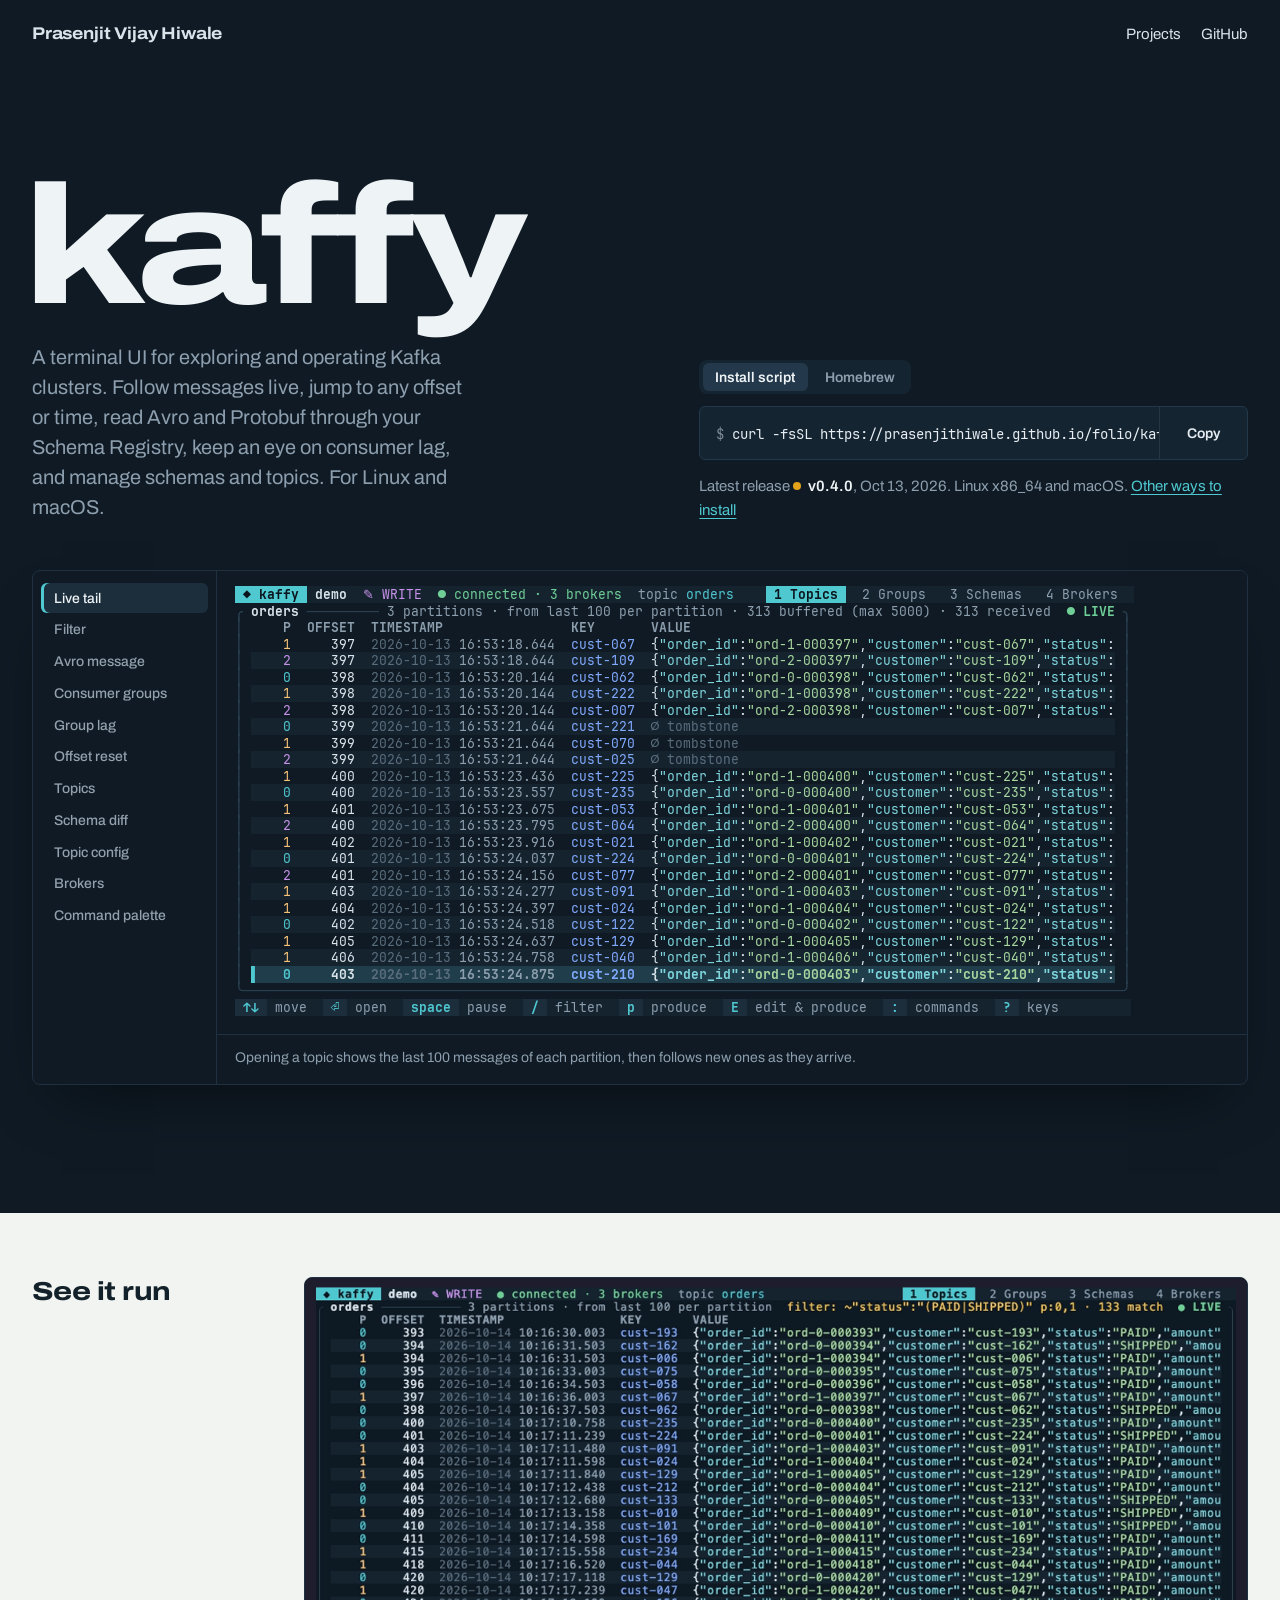
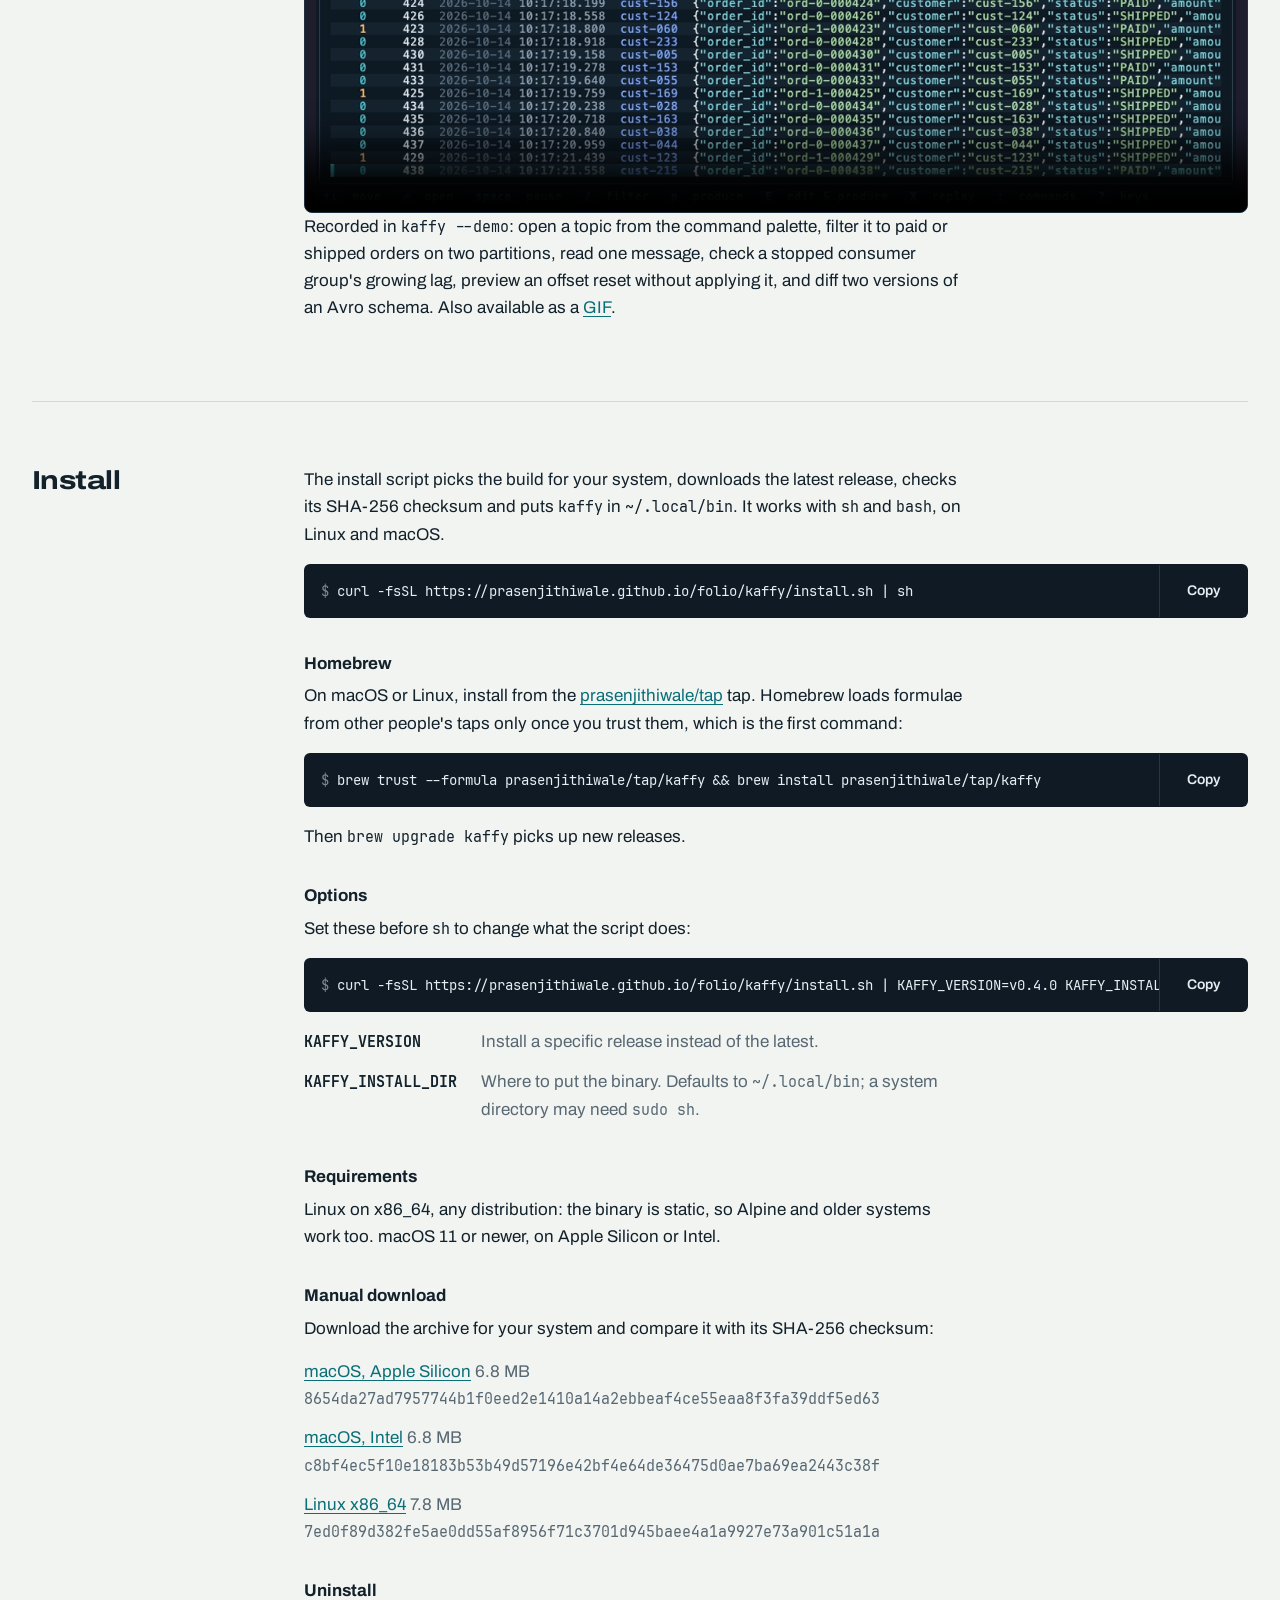
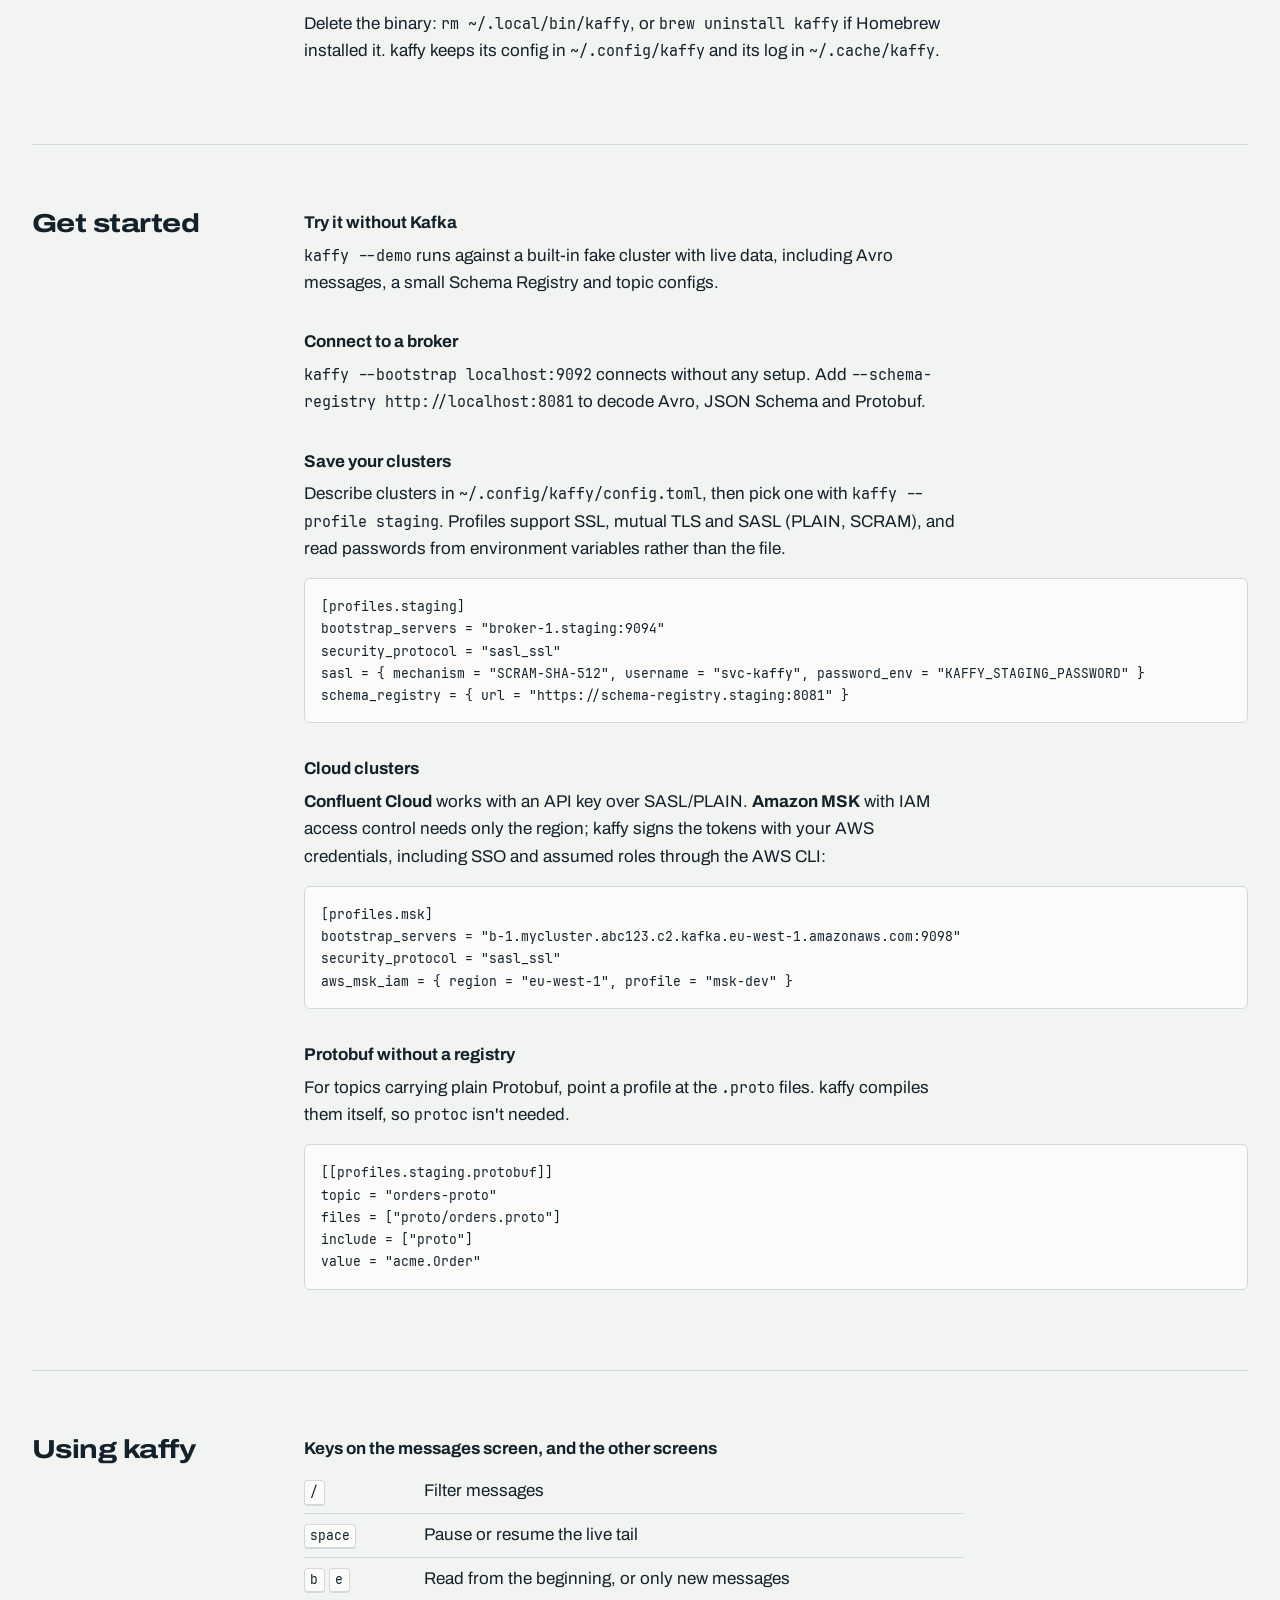
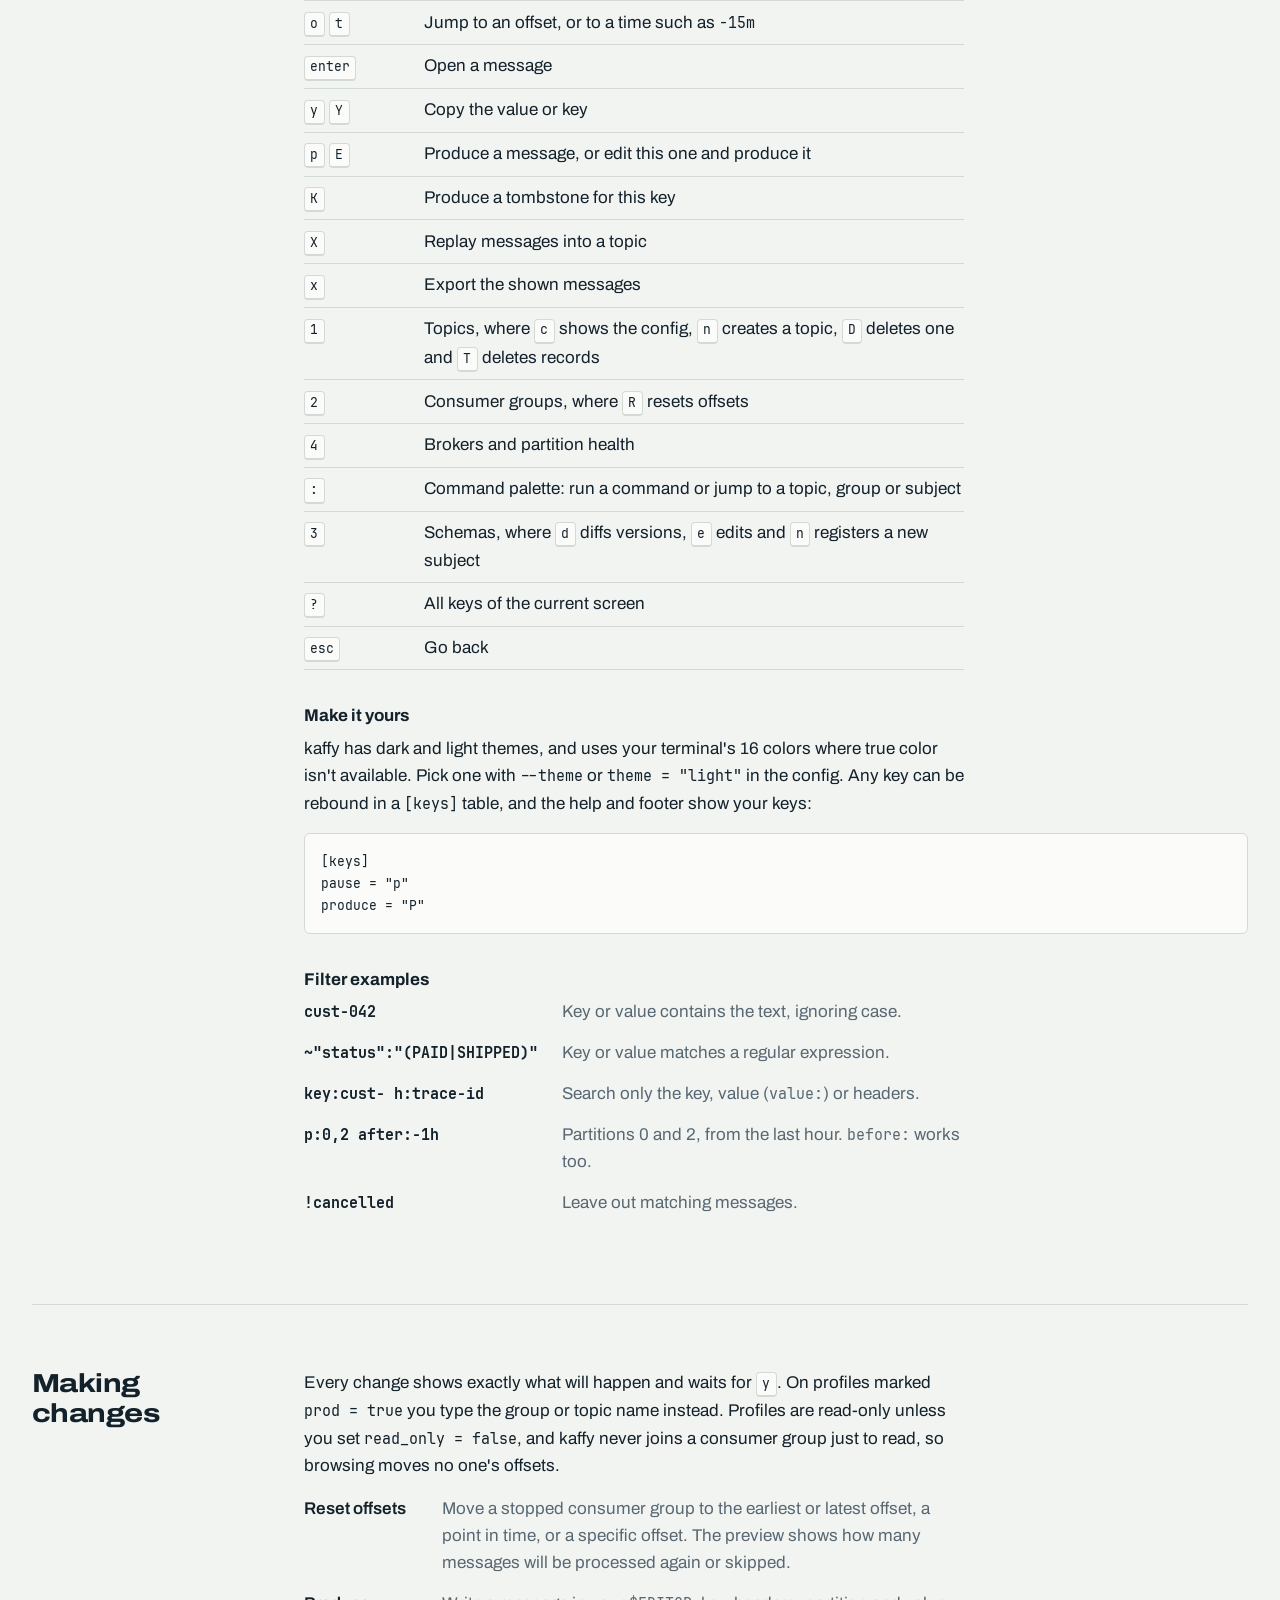
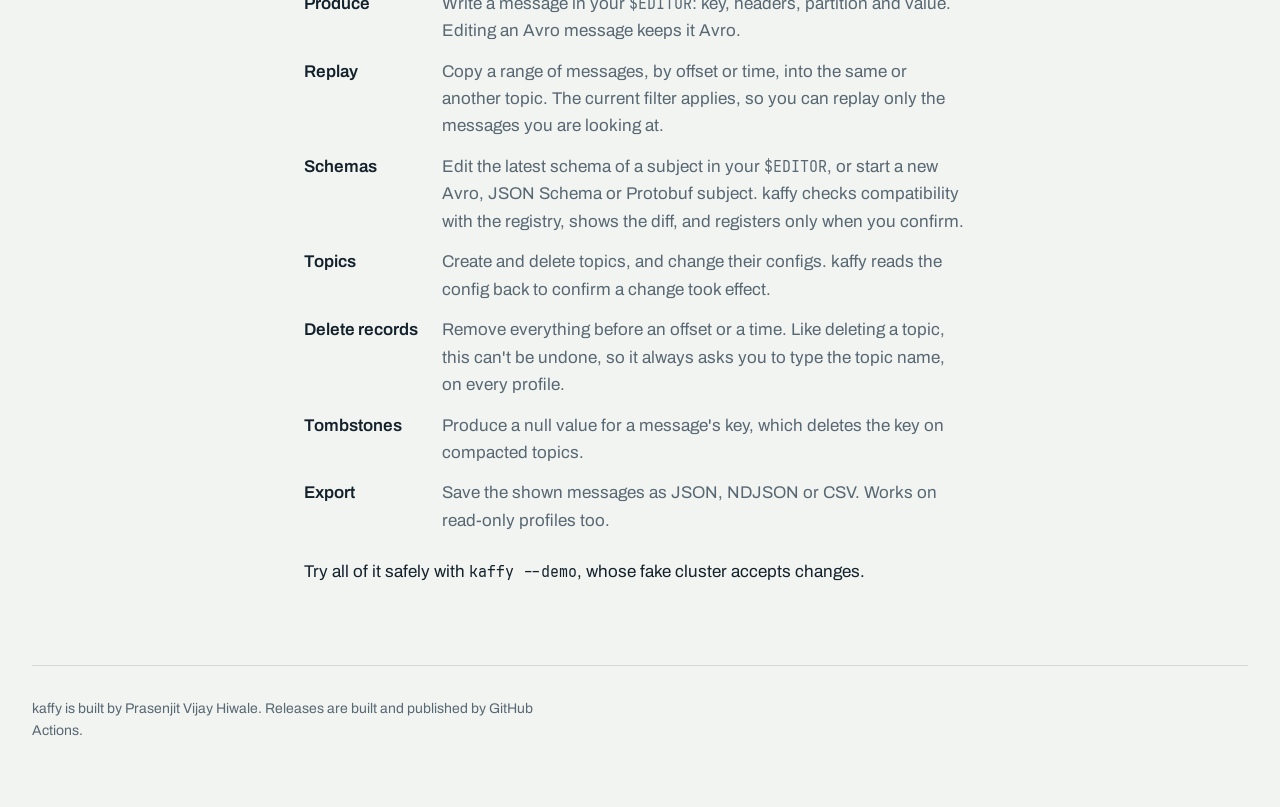
==== commit f8fd494b: "kaffy: recorded tour (video + GIF), screenshots, social preview image Co-Authored-By: Claude Opus 5." ====
--- a/kaffy/index.html
+++ b/kaffy/index.html
@@ -5,6 +5,11 @@
   <meta name="viewport" content="width=device-width, initial-scale=1">
   <title>kaffy: a terminal UI for Kafka</title>
   <meta name="description" content="kaffy is a terminal UI for exploring and operating Kafka clusters: follow messages live, seek by offset or time, filter, decode Avro and Protobuf, watch consumer lag, reset offsets, produce and replay messages, browse the Schema Registry, administer topics and check broker health. For Linux and macOS.">
+  <meta property="og:title" content="kaffy: a terminal UI for Kafka">
+  <meta property="og:description" content="Follow Kafka messages live, decode Avro and Protobuf, watch consumer lag and make changes safely, from your terminal.">
+  <meta property="og:image" content="https://prasenjithiwale.github.io/folio/kaffy/media/preview.png">
+  <meta property="og:url" content="https://prasenjithiwale.github.io/folio/kaffy/">
+  <meta name="twitter:card" content="summary_large_image">
   <link rel="icon" href="data:image/svg+xml,%3Csvg xmlns='http://www.w3.org/2000/svg' viewBox='0 0 32 32'%3E%3Crect width='32' height='32' rx='6' fill='%230f1a24'/%3E%3Cpath d='M9 8v16M9 16l9-8M12 13l7 11' stroke='%234fc8d0' stroke-width='3' fill='none' stroke-linecap='round'/%3E%3C/svg%3E">
   <link rel="preconnect" href="https://fonts.googleapis.com">
   <link rel="preconnect" href="https://fonts.gstatic.com" crossorigin>
@@ -401,6 +406,14 @@
      </div>
     </section>
 
+    <section class="wrap columns" id="tour" aria-labelledby="tour-title">
+      <h2 id="tour-title">See it run</h2>
+      <div>
+        <video class="recording" src="media/preview.mp4" poster="media/preview.png" width="1200" height="680" autoplay muted loop playsinline controls aria-describedby="tour-caption"></video>
+        <p id="tour-caption">Recorded in <code>kaffy --demo</code>: open a topic from the command palette, filter it to paid or shipped orders on two partitions, read one message, check a stopped consumer group's growing lag, preview an offset reset without applying it, and diff two versions of an Avro schema. Also available as a <a href="media/preview.gif">GIF</a>.</p>
+      </div>
+    </section>
+
     <section class="wrap columns" id="install" aria-labelledby="install-title">
       <h2 id="install-title">Install</h2>
       <div>
--- a/kaffy/kaffy.css
+++ b/kaffy/kaffy.css
@@ -146,3 +146,13 @@
 .downloads { list-style: none; padding: 0; margin: 0.5rem 0 1rem; }
 .downloads li { margin: 0 0 0.75rem; }
 .downloads span { color: var(--muted); }
+
+/* The recorded tour. */
+.recording {
+  display: block;
+  width: 100%;
+  height: auto;
+  border: 1px solid #1f3140;
+  border-radius: 8px;
+  background: #0f1a24;
+}
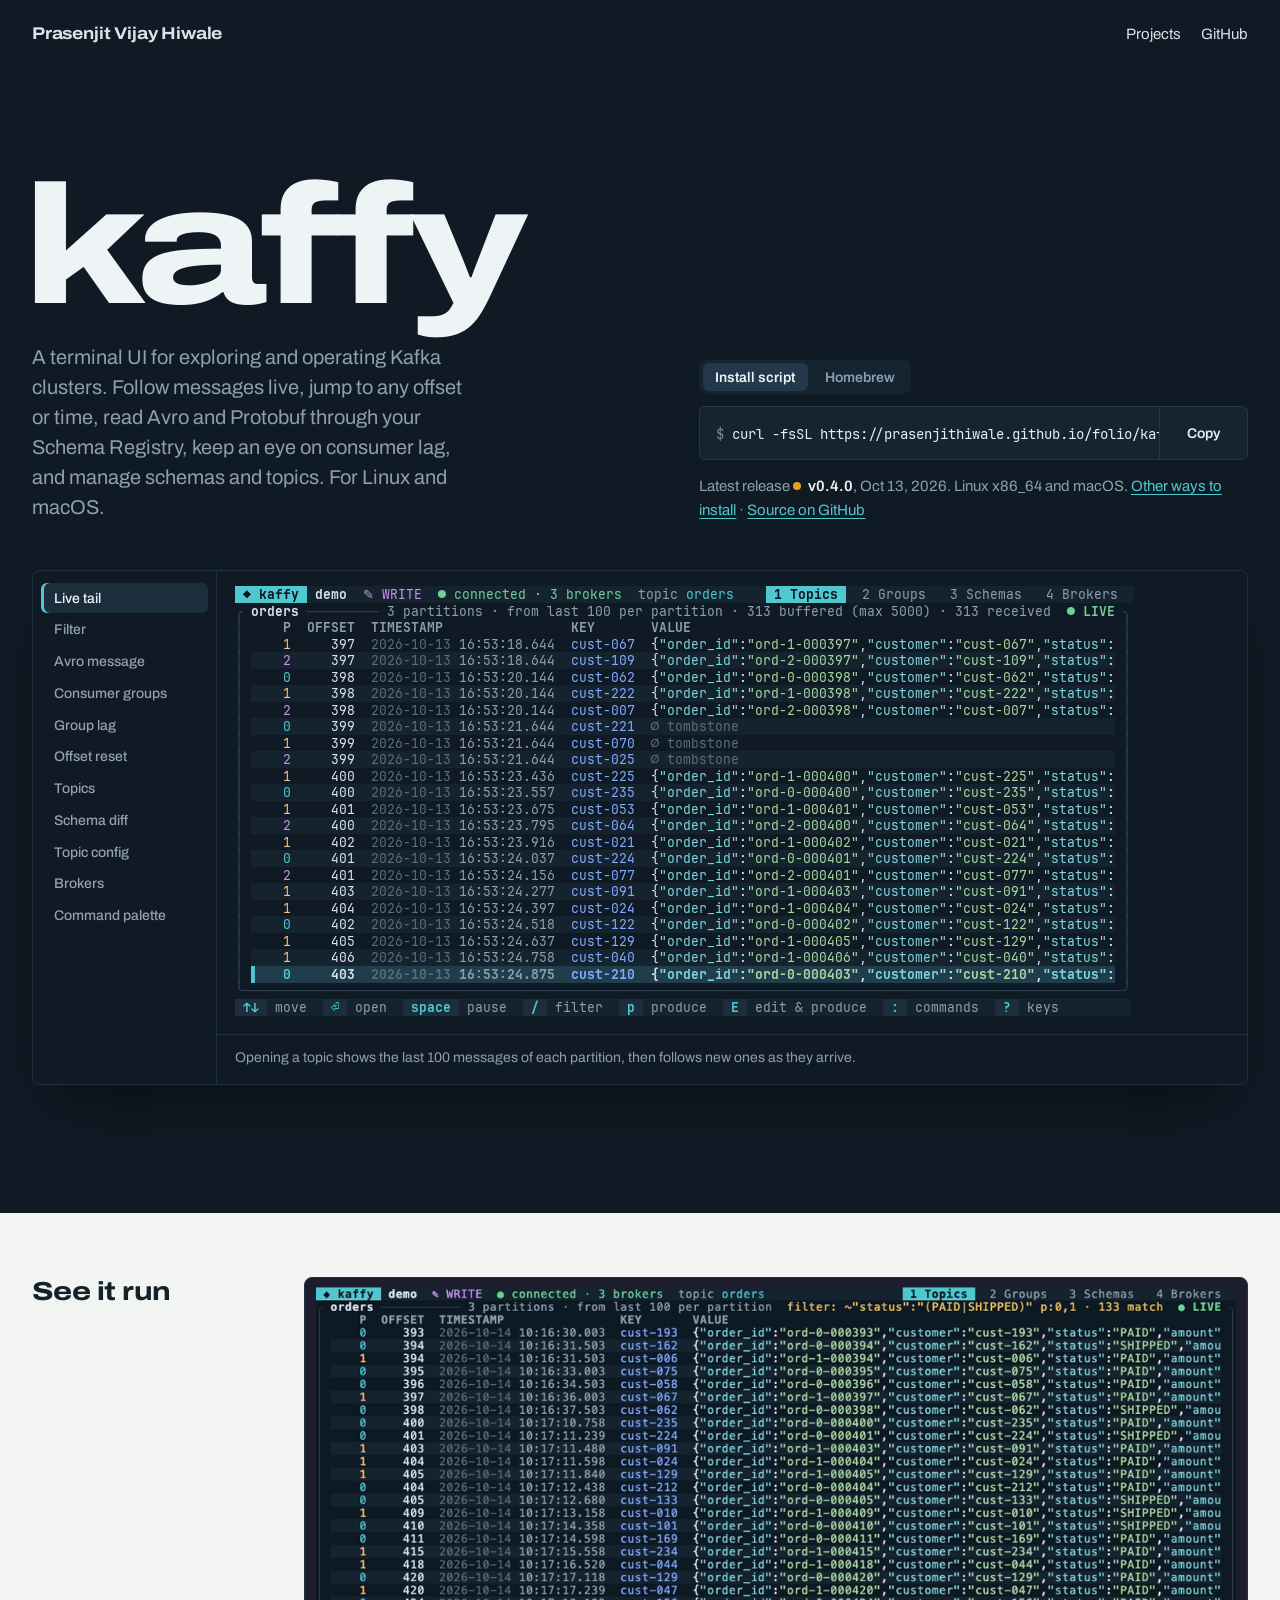
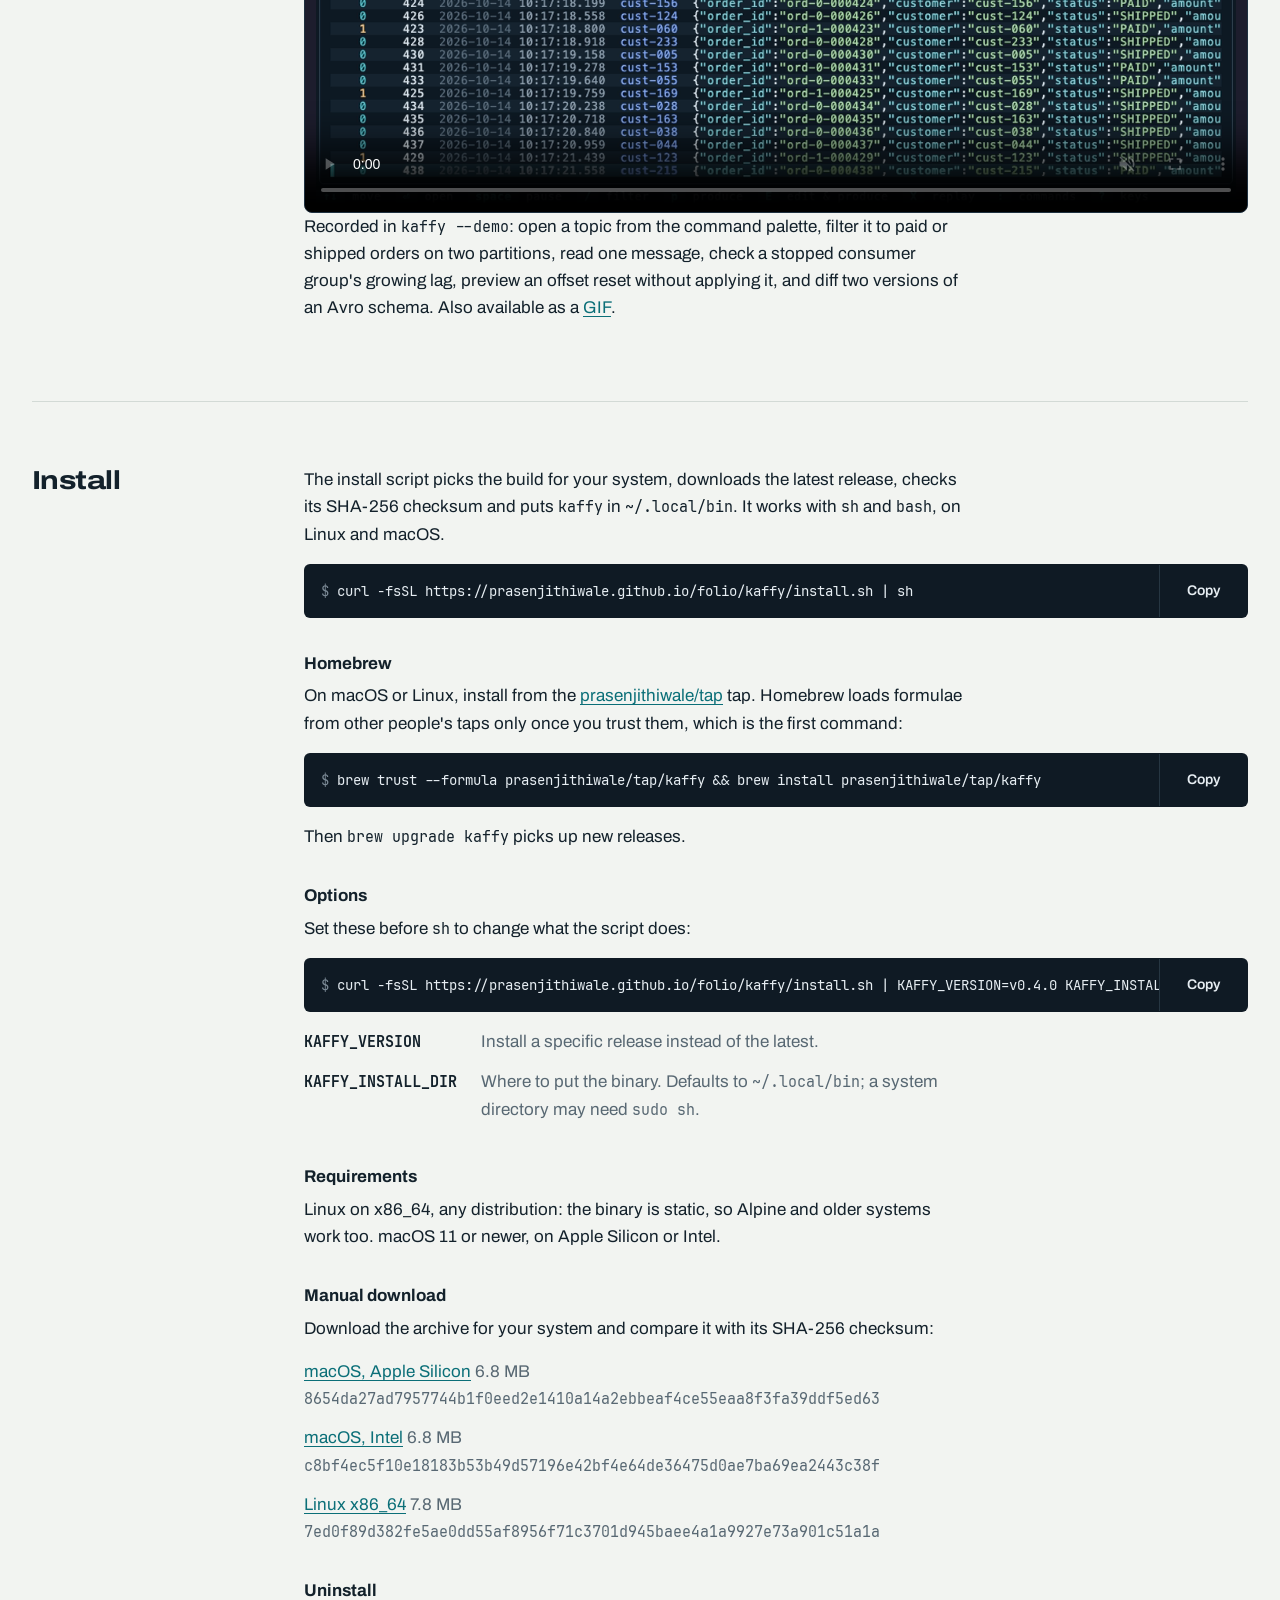
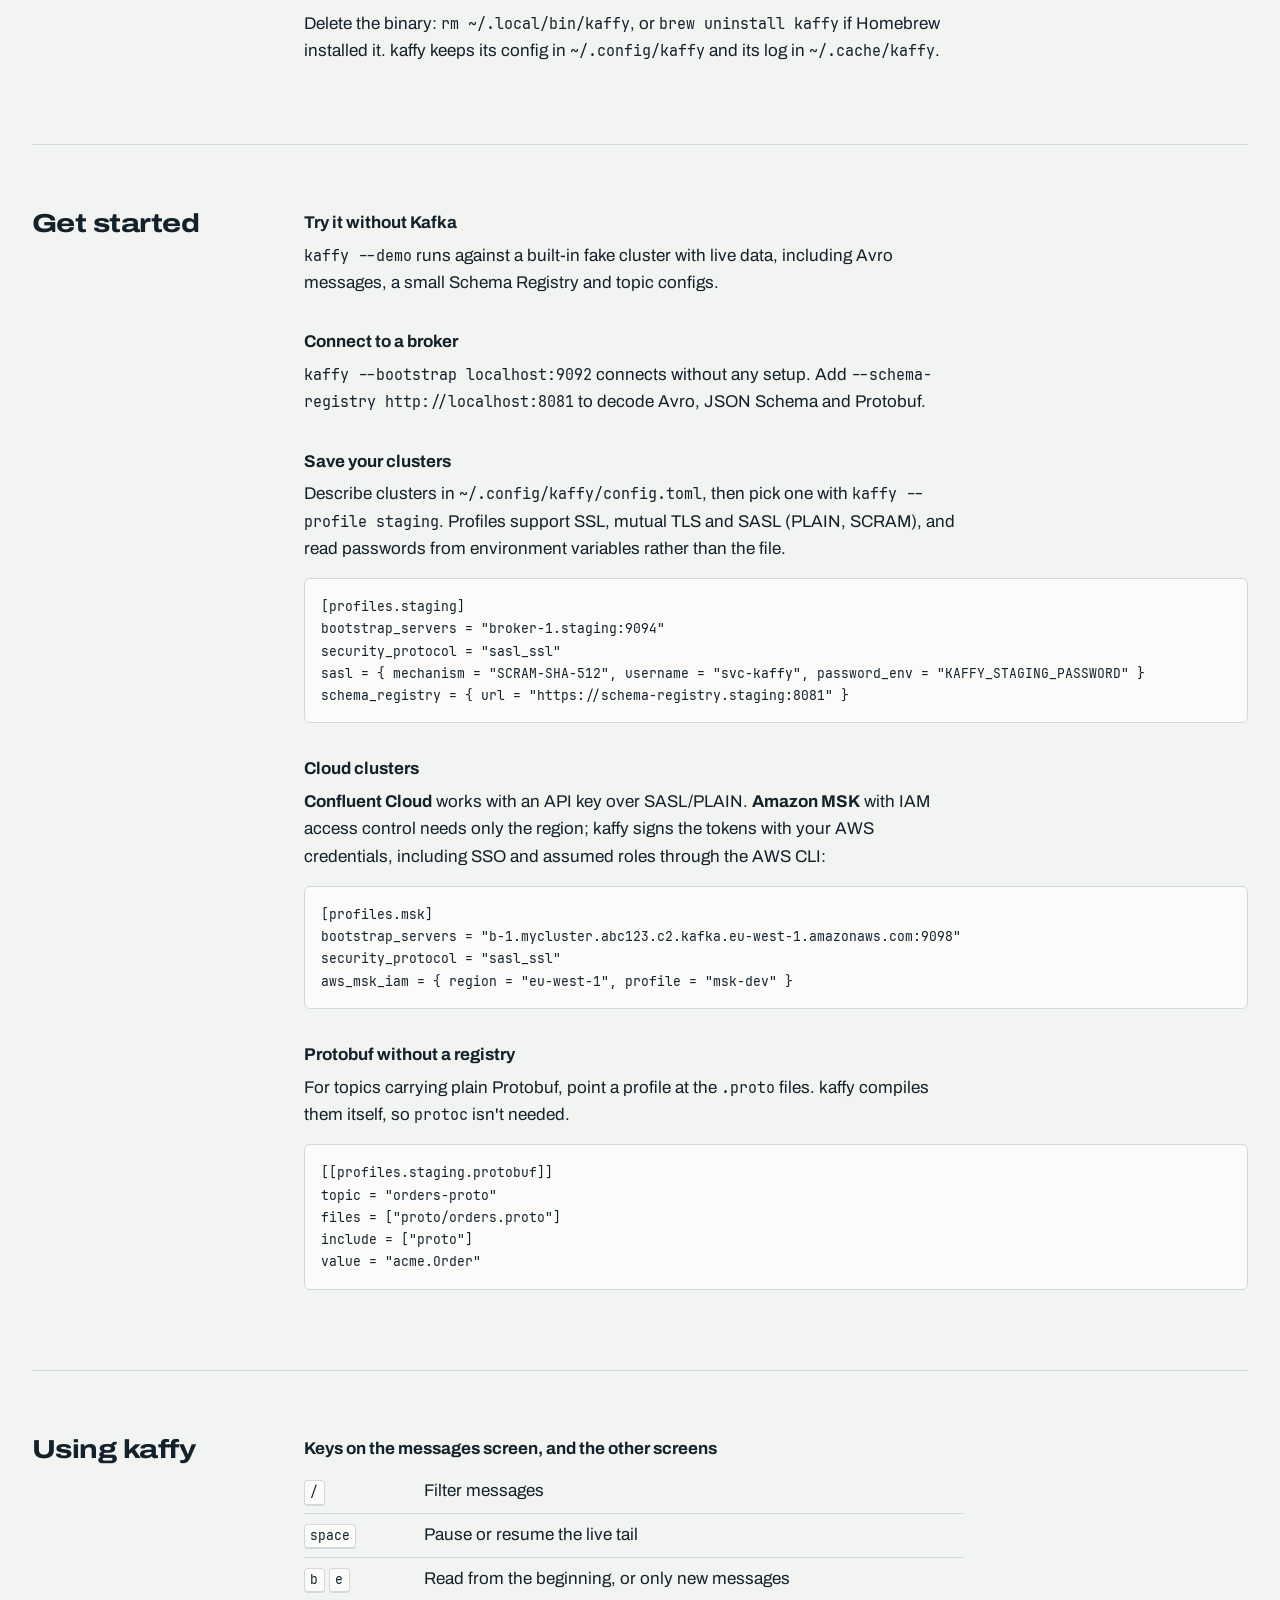
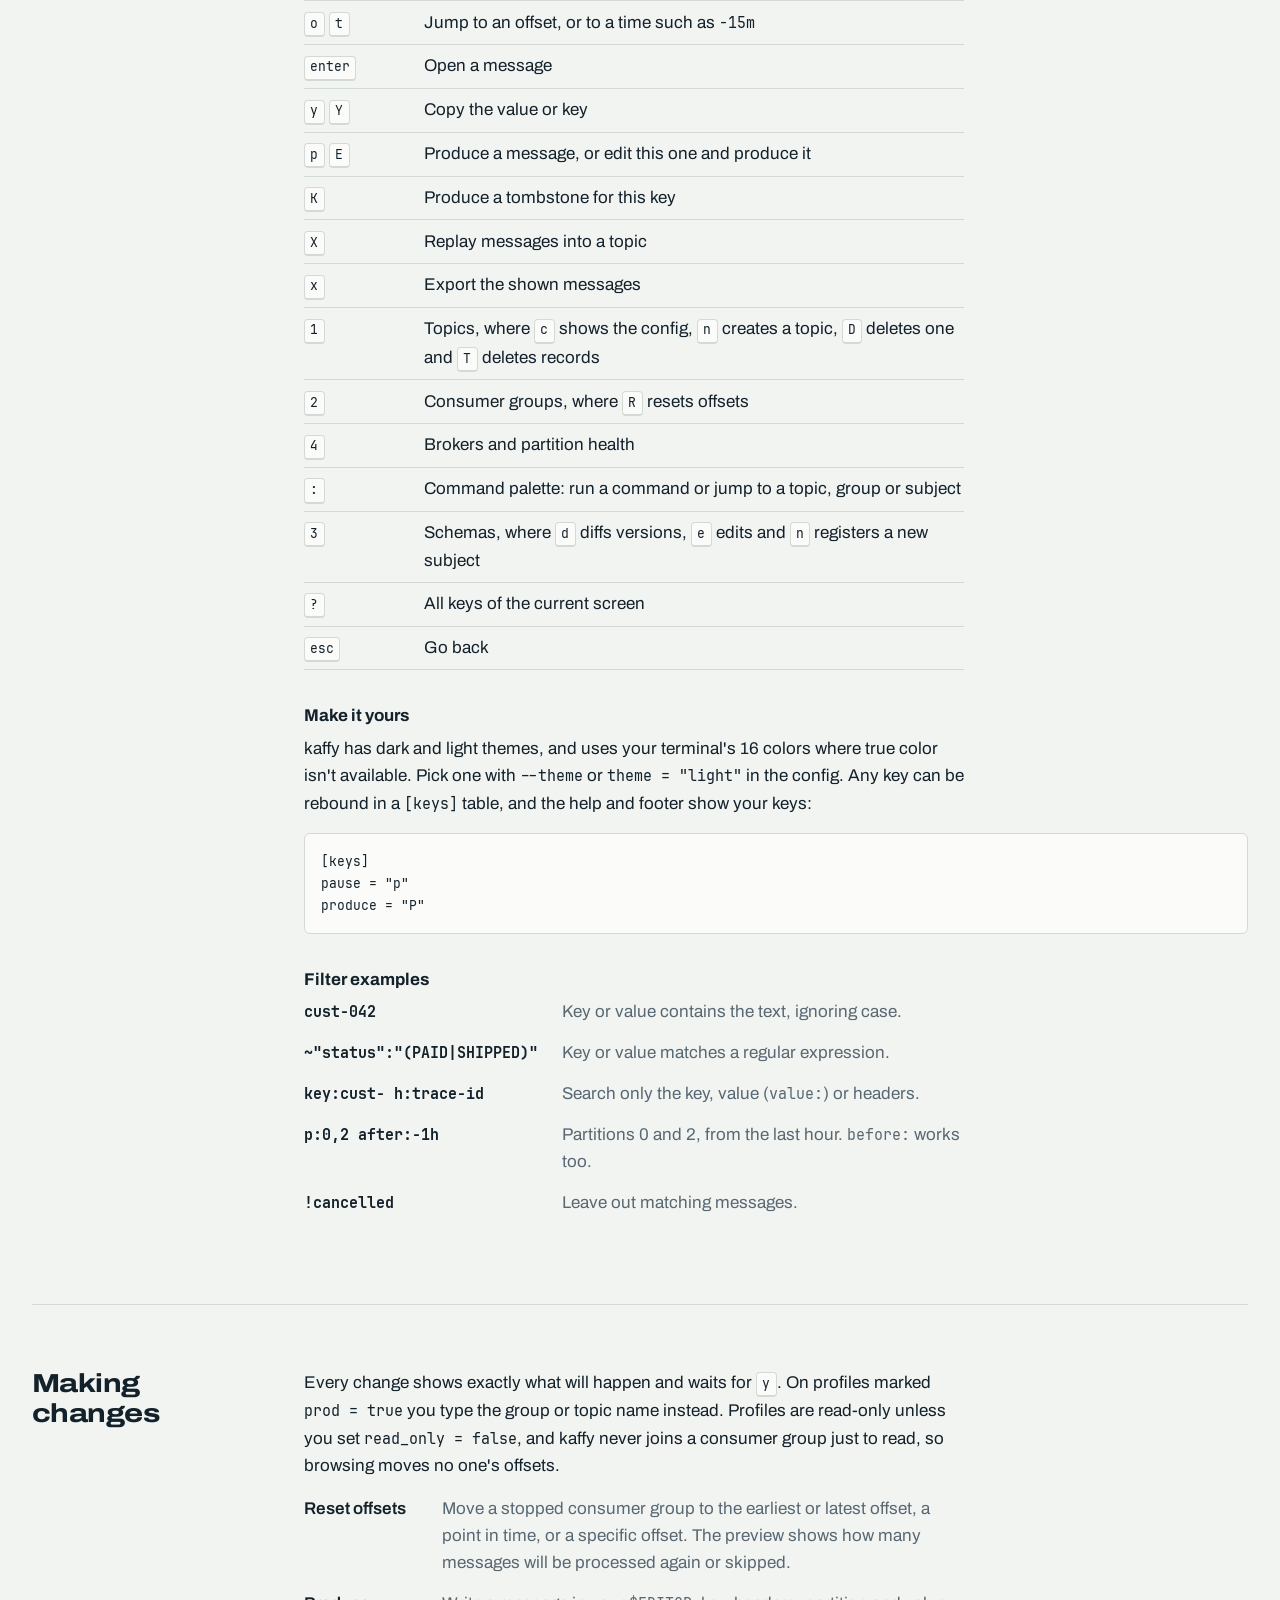
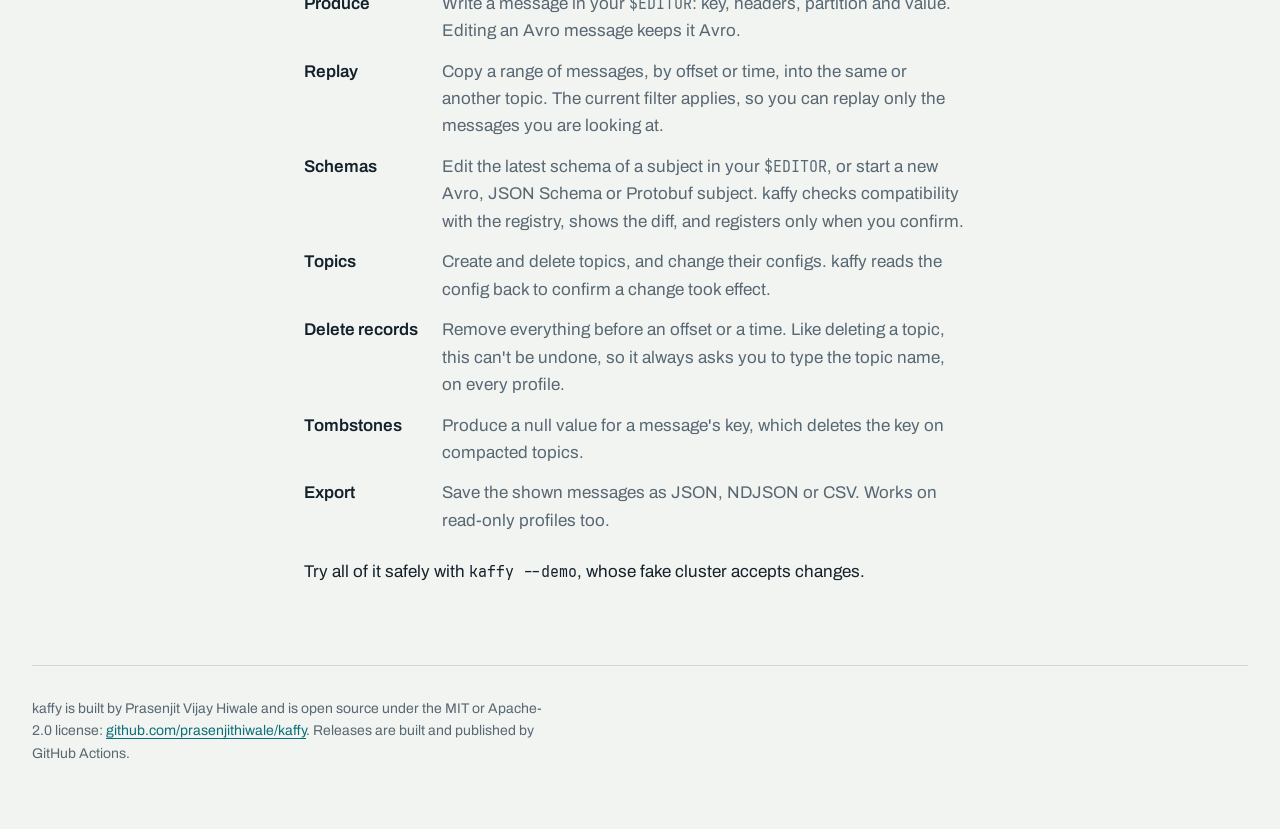
==== commit a97c564c: "kaffy: link the now-public source repository Co-Authored-By: Claude Opus 5.5 <noreply@anthropic.com>" ====
--- a/kaffy/index.html
+++ b/kaffy/index.html
@@ -54,7 +54,7 @@
         </div>
         <p class="release-line">
           <span class="when-loaded">Latest release <strong data-release="version">v0.1.0</strong>, <span data-release="date"></span>.</span>
-          Linux x86_64 and macOS. <a href="#install">Other ways to install</a>
+          Linux x86_64 and macOS. <a href="#install">Other ways to install</a> · <a href="https://github.com/prasenjithiwale/kaffy">Source on GitHub</a>
         </p>
       </div>
 
@@ -549,7 +549,7 @@
   </main>
 
   <footer class="wrap site-foot">
-    <p>kaffy is built by Prasenjit Vijay Hiwale. Releases are built and published by GitHub Actions.</p>
+    <p>kaffy is built by Prasenjit Vijay Hiwale and is open source under the MIT or Apache-2.0 license: <a href="https://github.com/prasenjithiwale/kaffy">github.com/prasenjithiwale/kaffy</a>. Releases are built and published by GitHub Actions.</p>
   </footer>
   <script src="../assets/site.js" defer></script>
 </body>
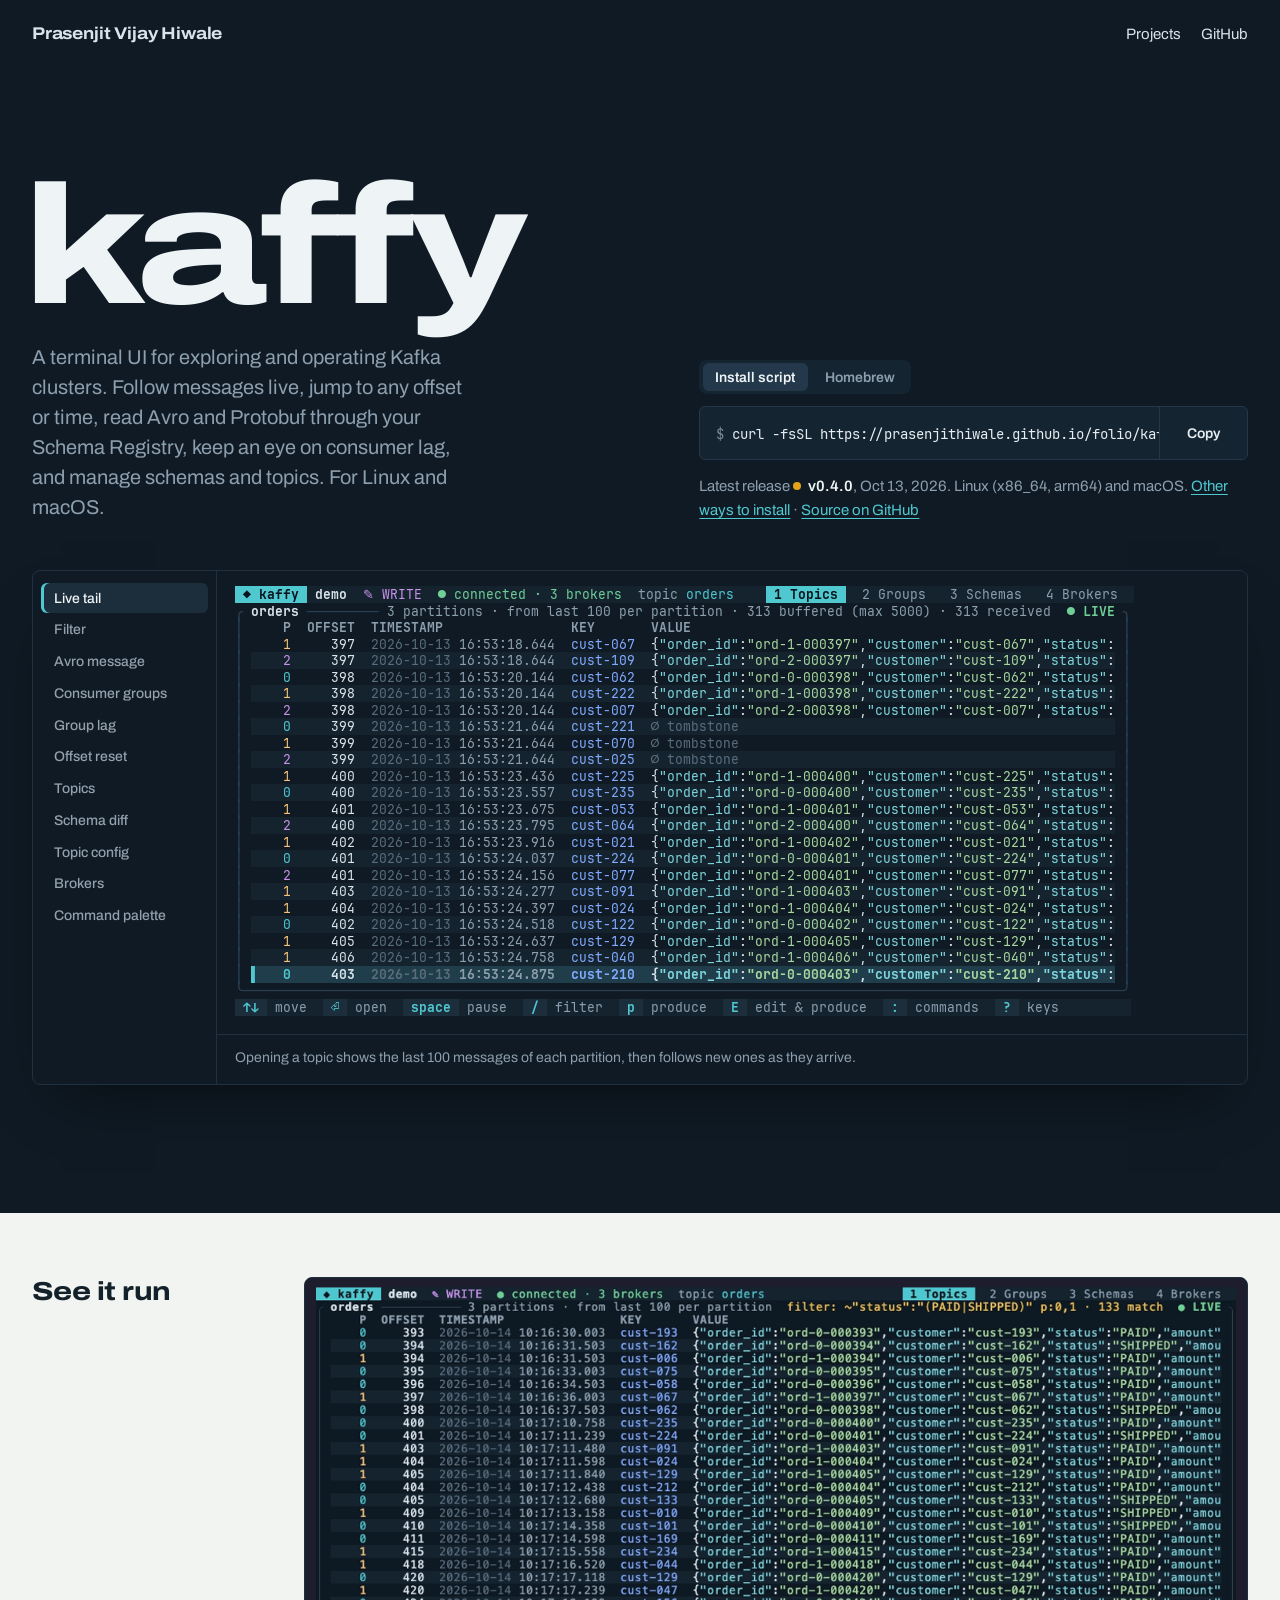
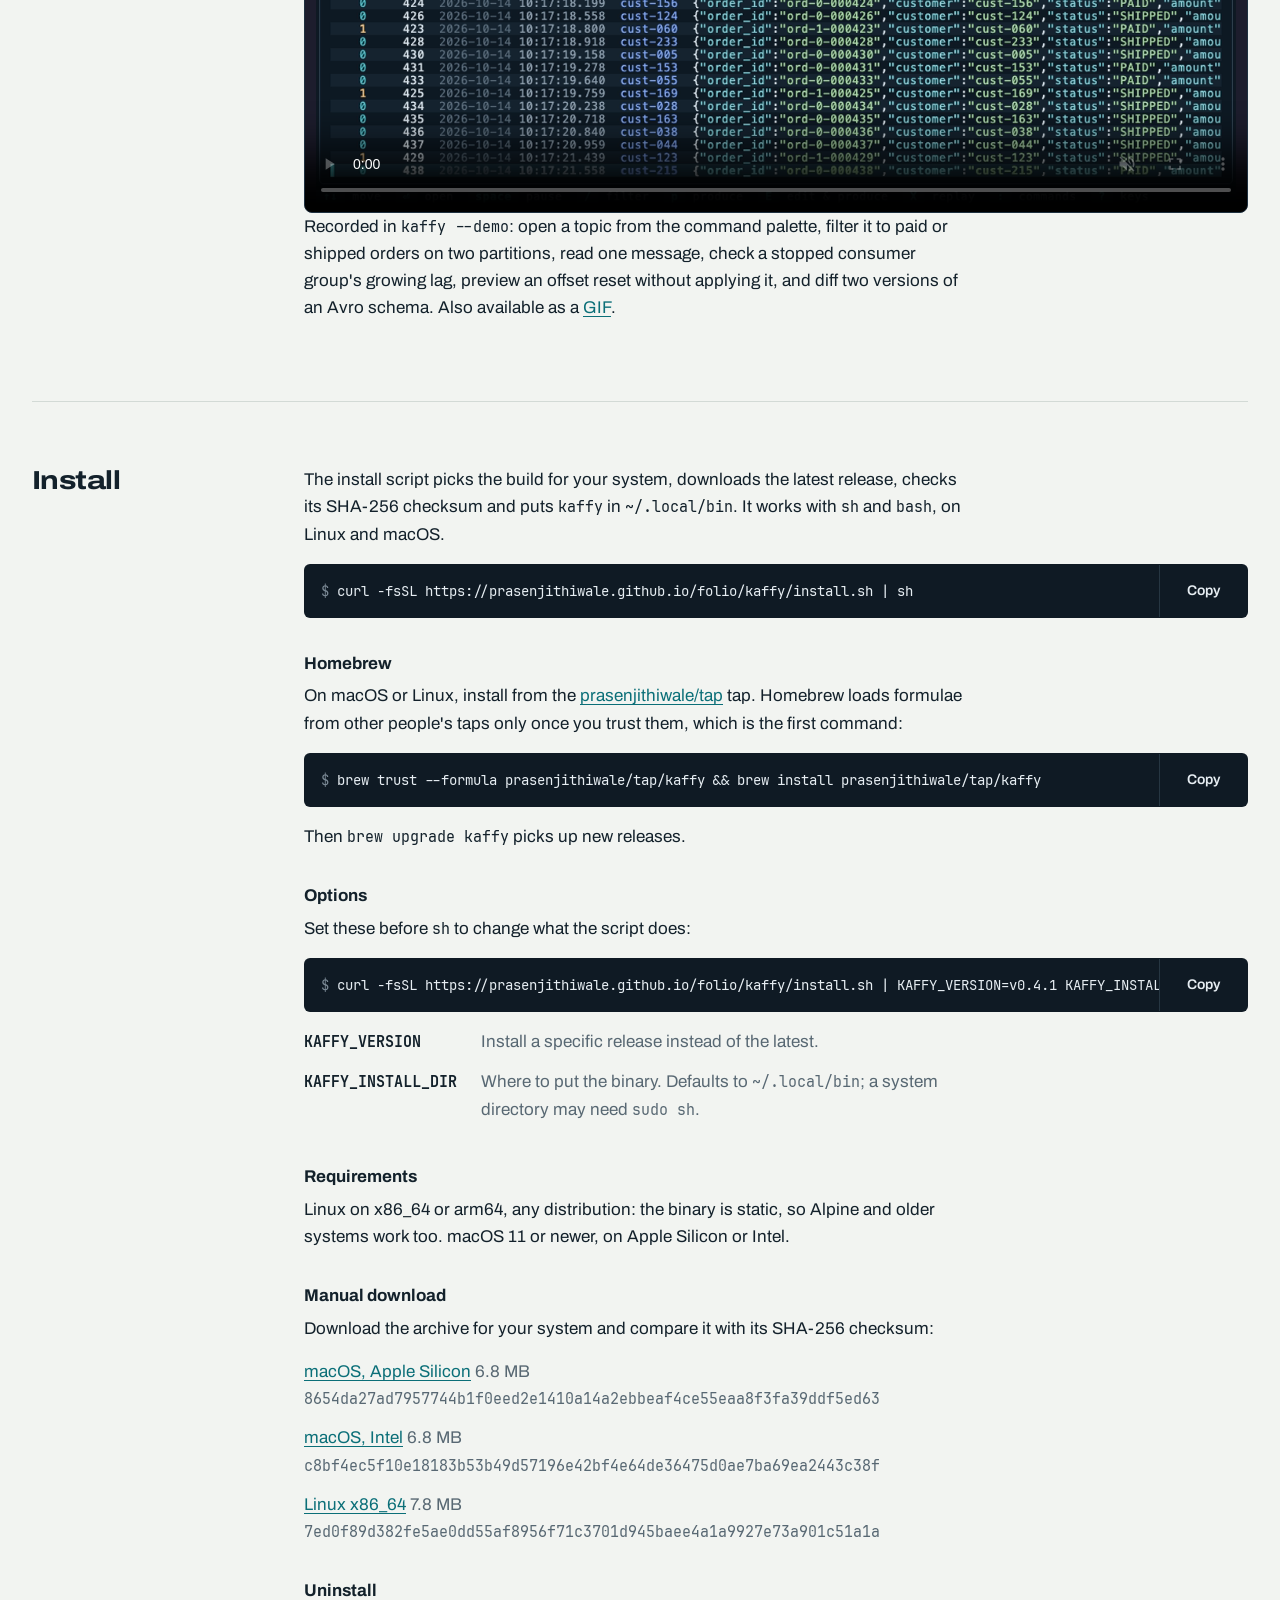
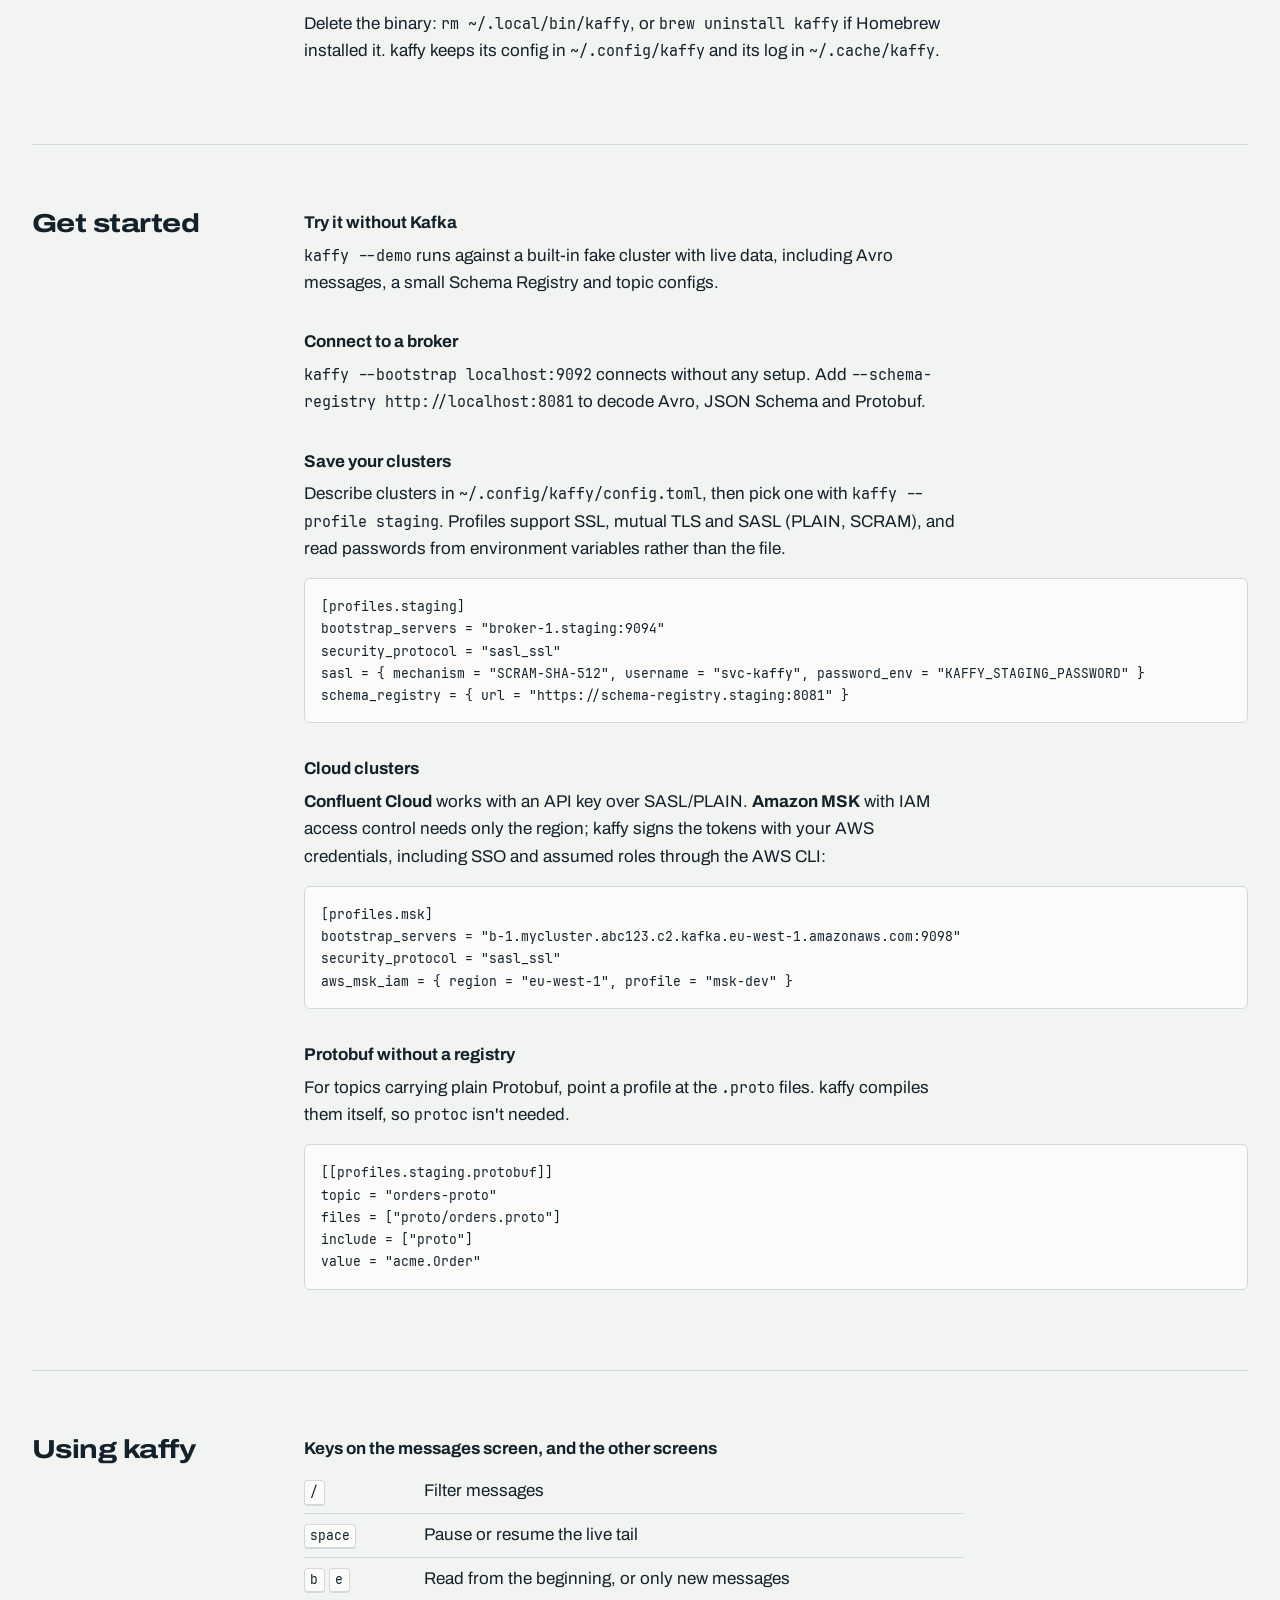
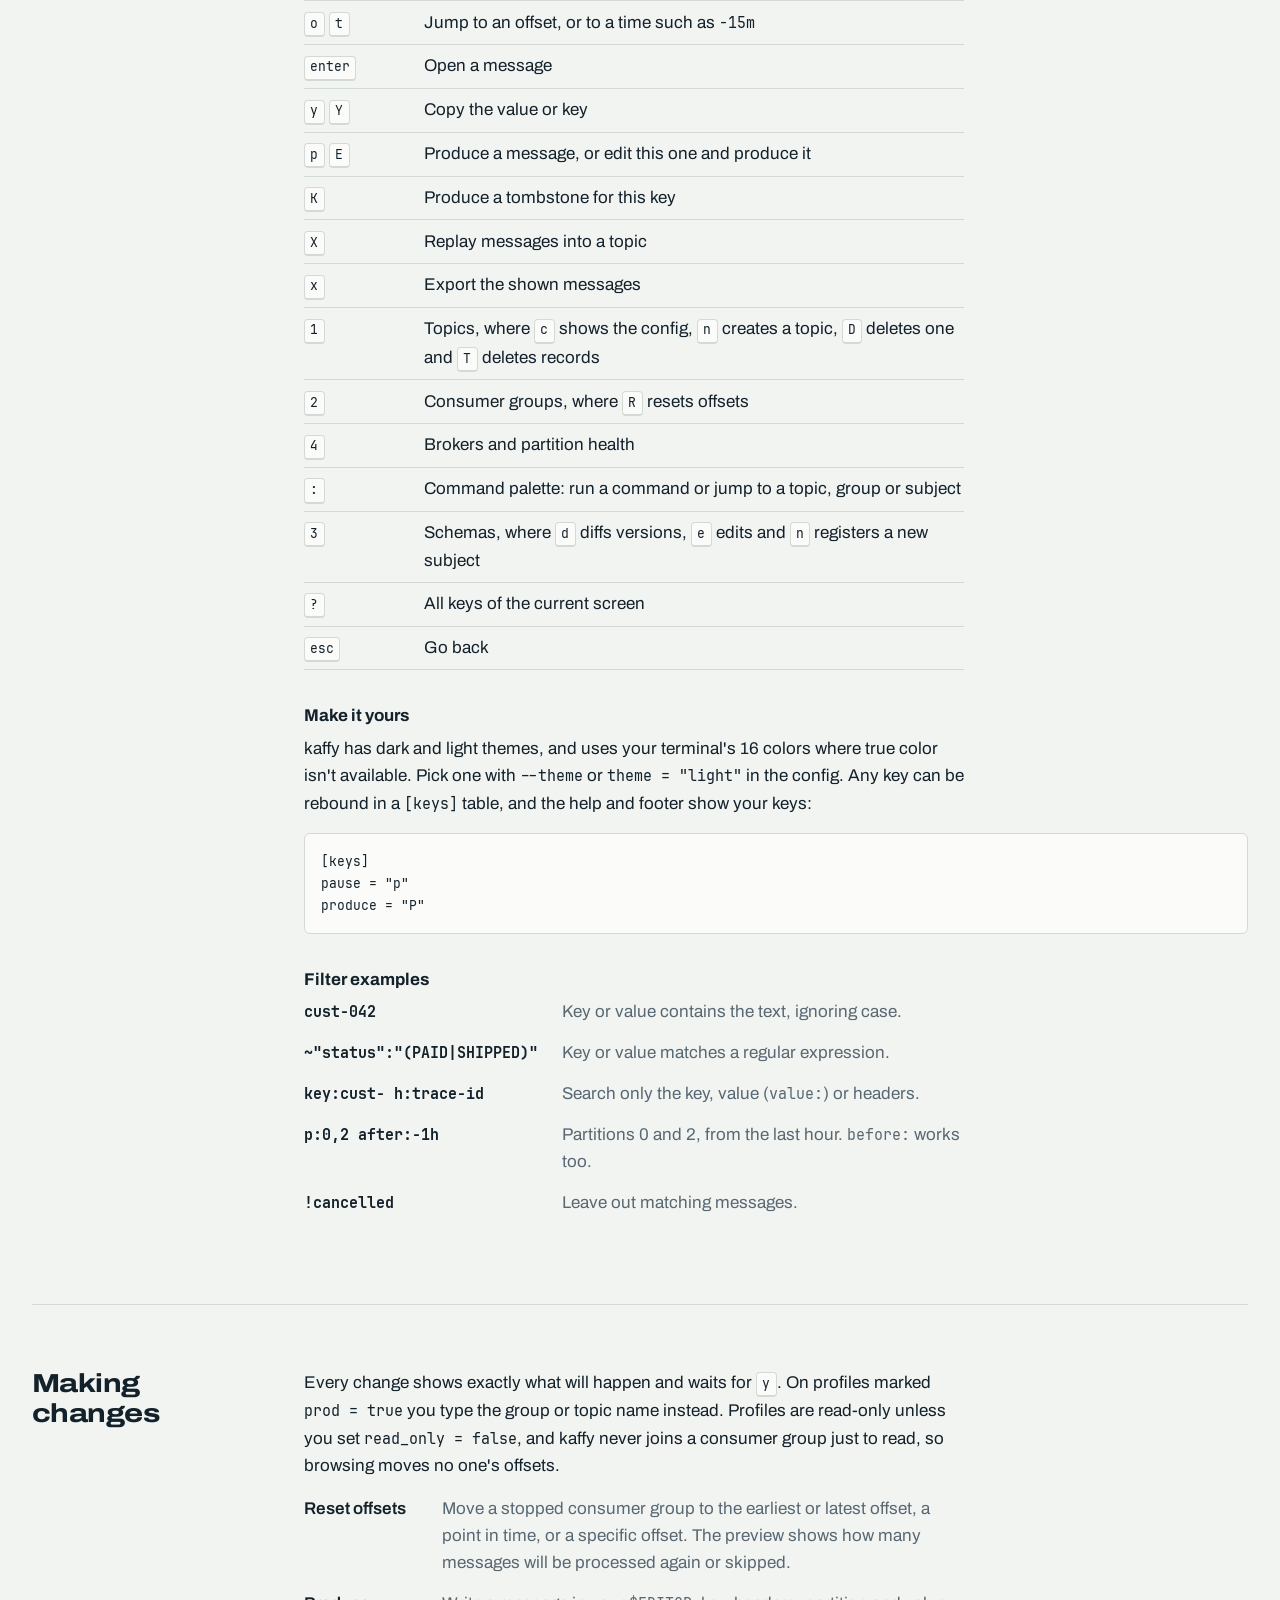
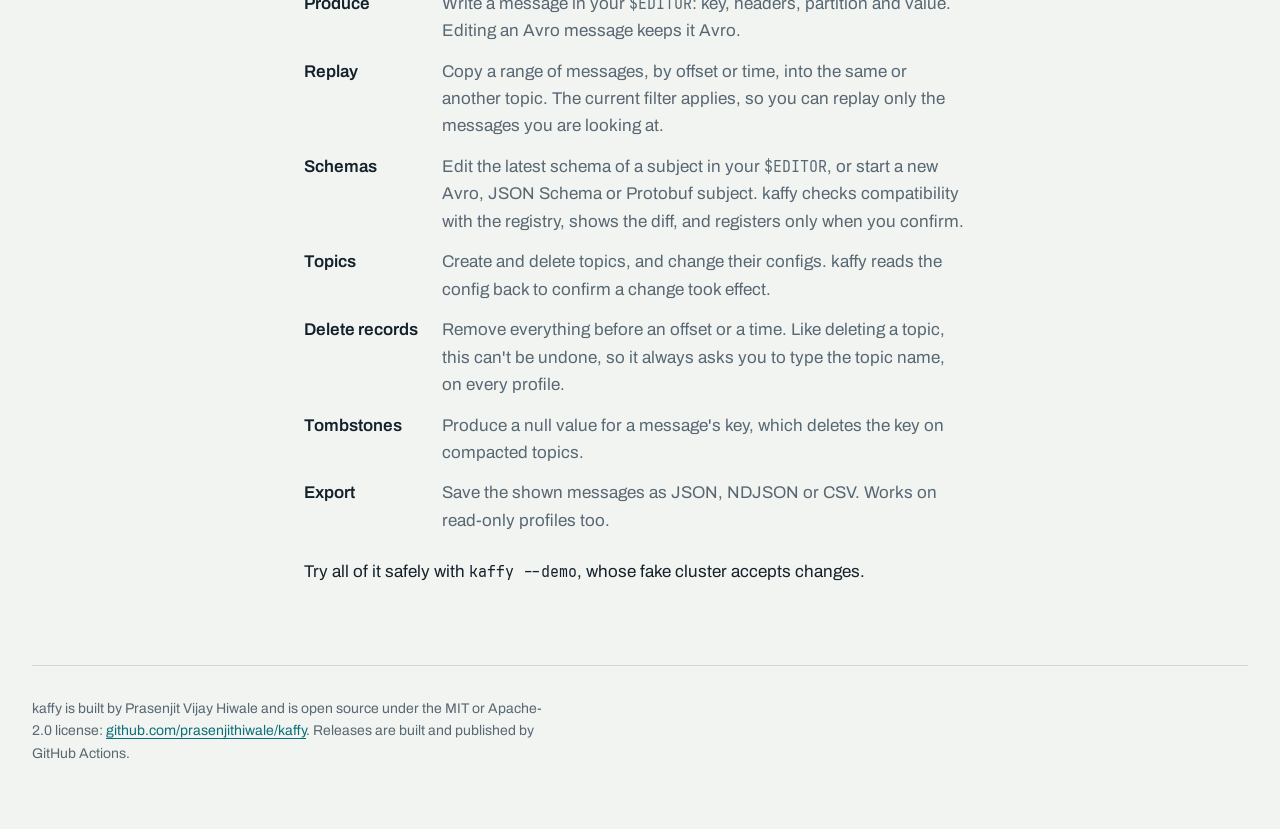
==== commit 10571cf5: "kaffy: Linux arm64 in the installer and on the page (v0.4.1) Co-Authored-By: Claude Opus 5.5 <norepl" ====
--- a/kaffy/index.html
+++ b/kaffy/index.html
@@ -54,7 +54,7 @@
         </div>
         <p class="release-line">
           <span class="when-loaded">Latest release <strong data-release="version">v0.1.0</strong>, <span data-release="date"></span>.</span>
-          Linux x86_64 and macOS. <a href="#install">Other ways to install</a> · <a href="https://github.com/prasenjithiwale/kaffy">Source on GitHub</a>
+          Linux (x86_64, arm64) and macOS. <a href="#install">Other ways to install</a> · <a href="https://github.com/prasenjithiwale/kaffy">Source on GitHub</a>
         </p>
       </div>
 
@@ -434,7 +434,7 @@
         <h3>Options</h3>
         <p>Set these before <code>sh</code> to change what the script does:</p>
         <div class="command">
-          <code id="install-cmd-3">curl -fsSL https://prasenjithiwale.github.io/folio/kaffy/install.sh | KAFFY_VERSION=v0.4.0 KAFFY_INSTALL_DIR=/usr/local/bin sh</code>
+          <code id="install-cmd-3">curl -fsSL https://prasenjithiwale.github.io/folio/kaffy/install.sh | KAFFY_VERSION=v0.4.1 KAFFY_INSTALL_DIR=/usr/local/bin sh</code>
           <button class="copy" type="button" data-copy="#install-cmd-3">Copy</button>
         </div>
         <dl class="defs">
@@ -443,11 +443,11 @@
         </dl>
 
         <h3>Requirements</h3>
-        <p>Linux on x86_64, any distribution: the binary is static, so Alpine and older systems work too. macOS 11 or newer, on Apple Silicon or Intel.</p>
+        <p>Linux on x86_64 or arm64, any distribution: the binary is static, so Alpine and older systems work too. macOS 11 or newer, on Apple Silicon or Intel.</p>
 
         <h3>Manual download</h3>
         <p class="when-loaded">Download the archive for your system and compare it with its SHA-256 checksum:</p>
-        <ul class="when-loaded downloads" data-release="assets" data-targets='{"x86_64-unknown-linux-musl": "Linux x86_64", "aarch64-apple-darwin": "macOS, Apple Silicon", "x86_64-apple-darwin": "macOS, Intel"}'></ul>
+        <ul class="when-loaded downloads" data-release="assets" data-targets='{"x86_64-unknown-linux-musl": "Linux x86_64", "aarch64-unknown-linux-musl": "Linux arm64", "aarch64-apple-darwin": "macOS, Apple Silicon", "x86_64-apple-darwin": "macOS, Intel"}'></ul>
         <p class="when-missing">The first release is being published. Check back in a few minutes.</p>
 
         <h3>Uninstall</h3>
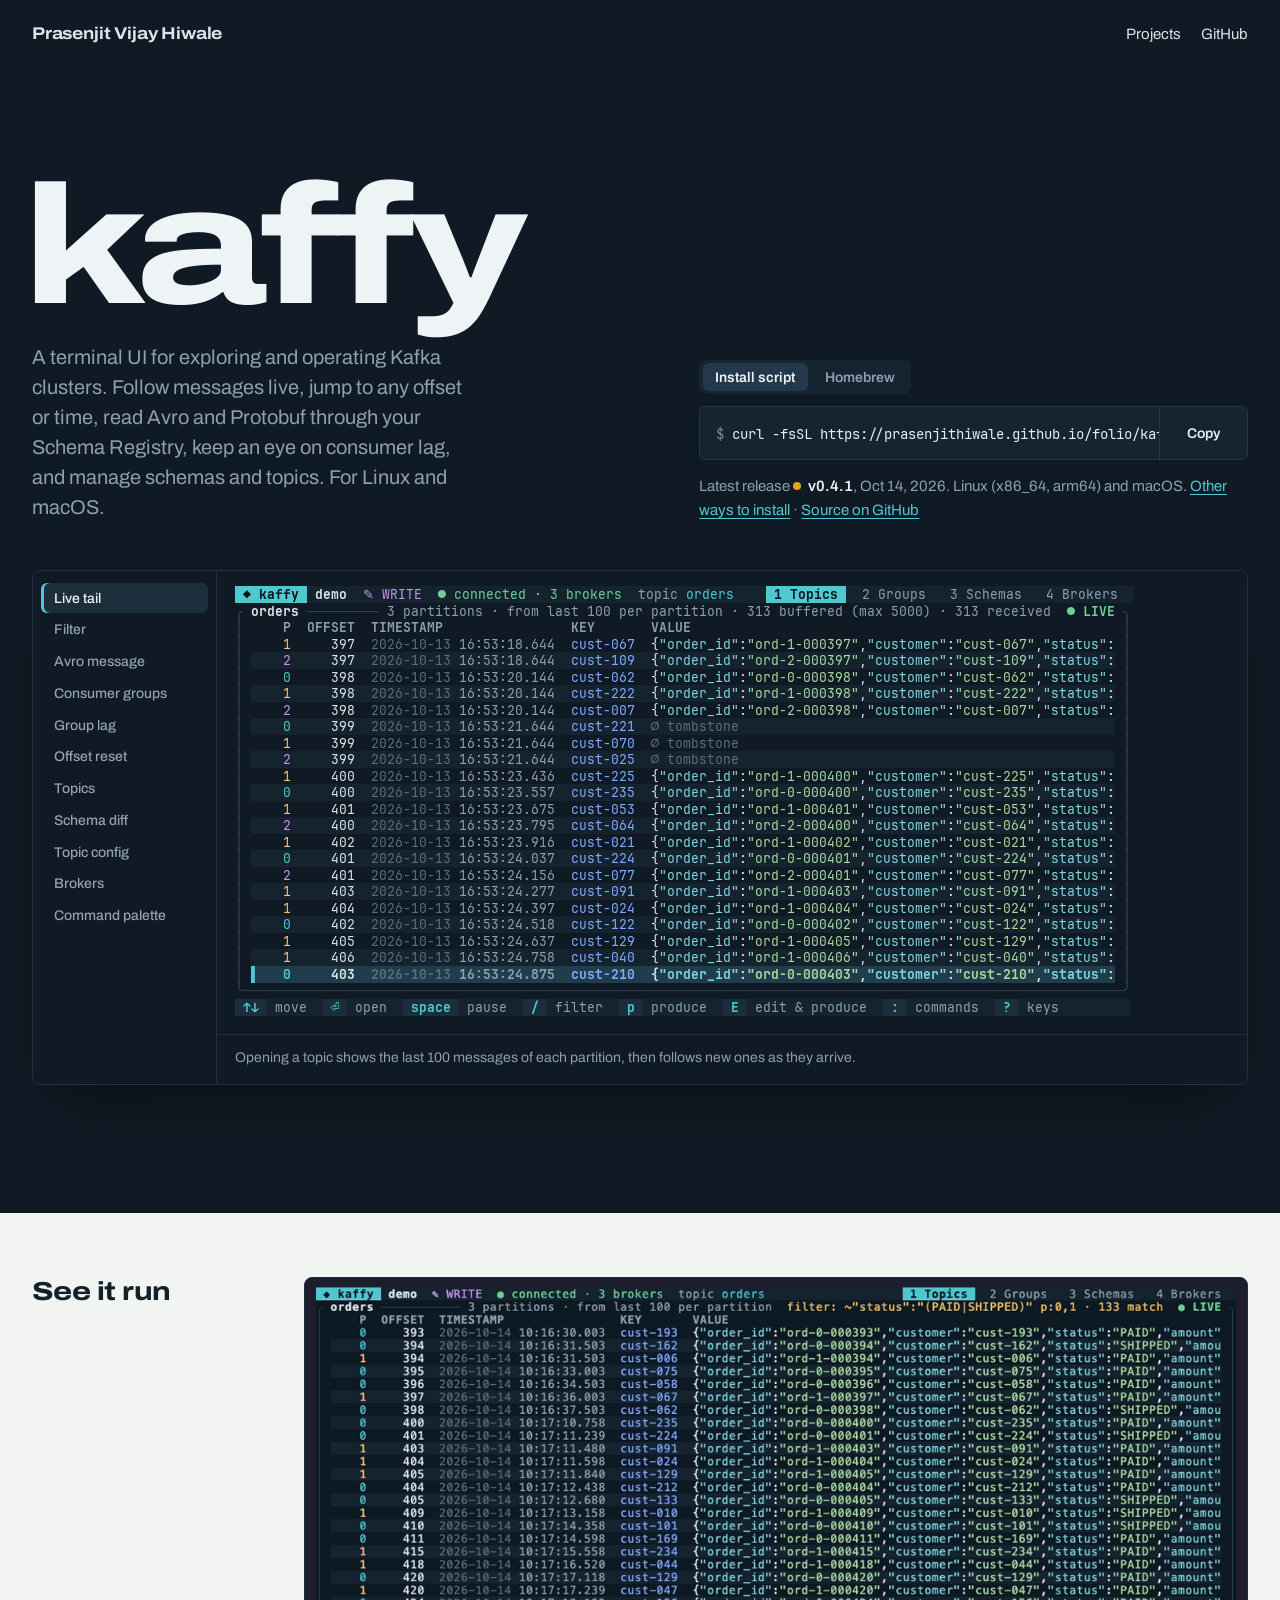
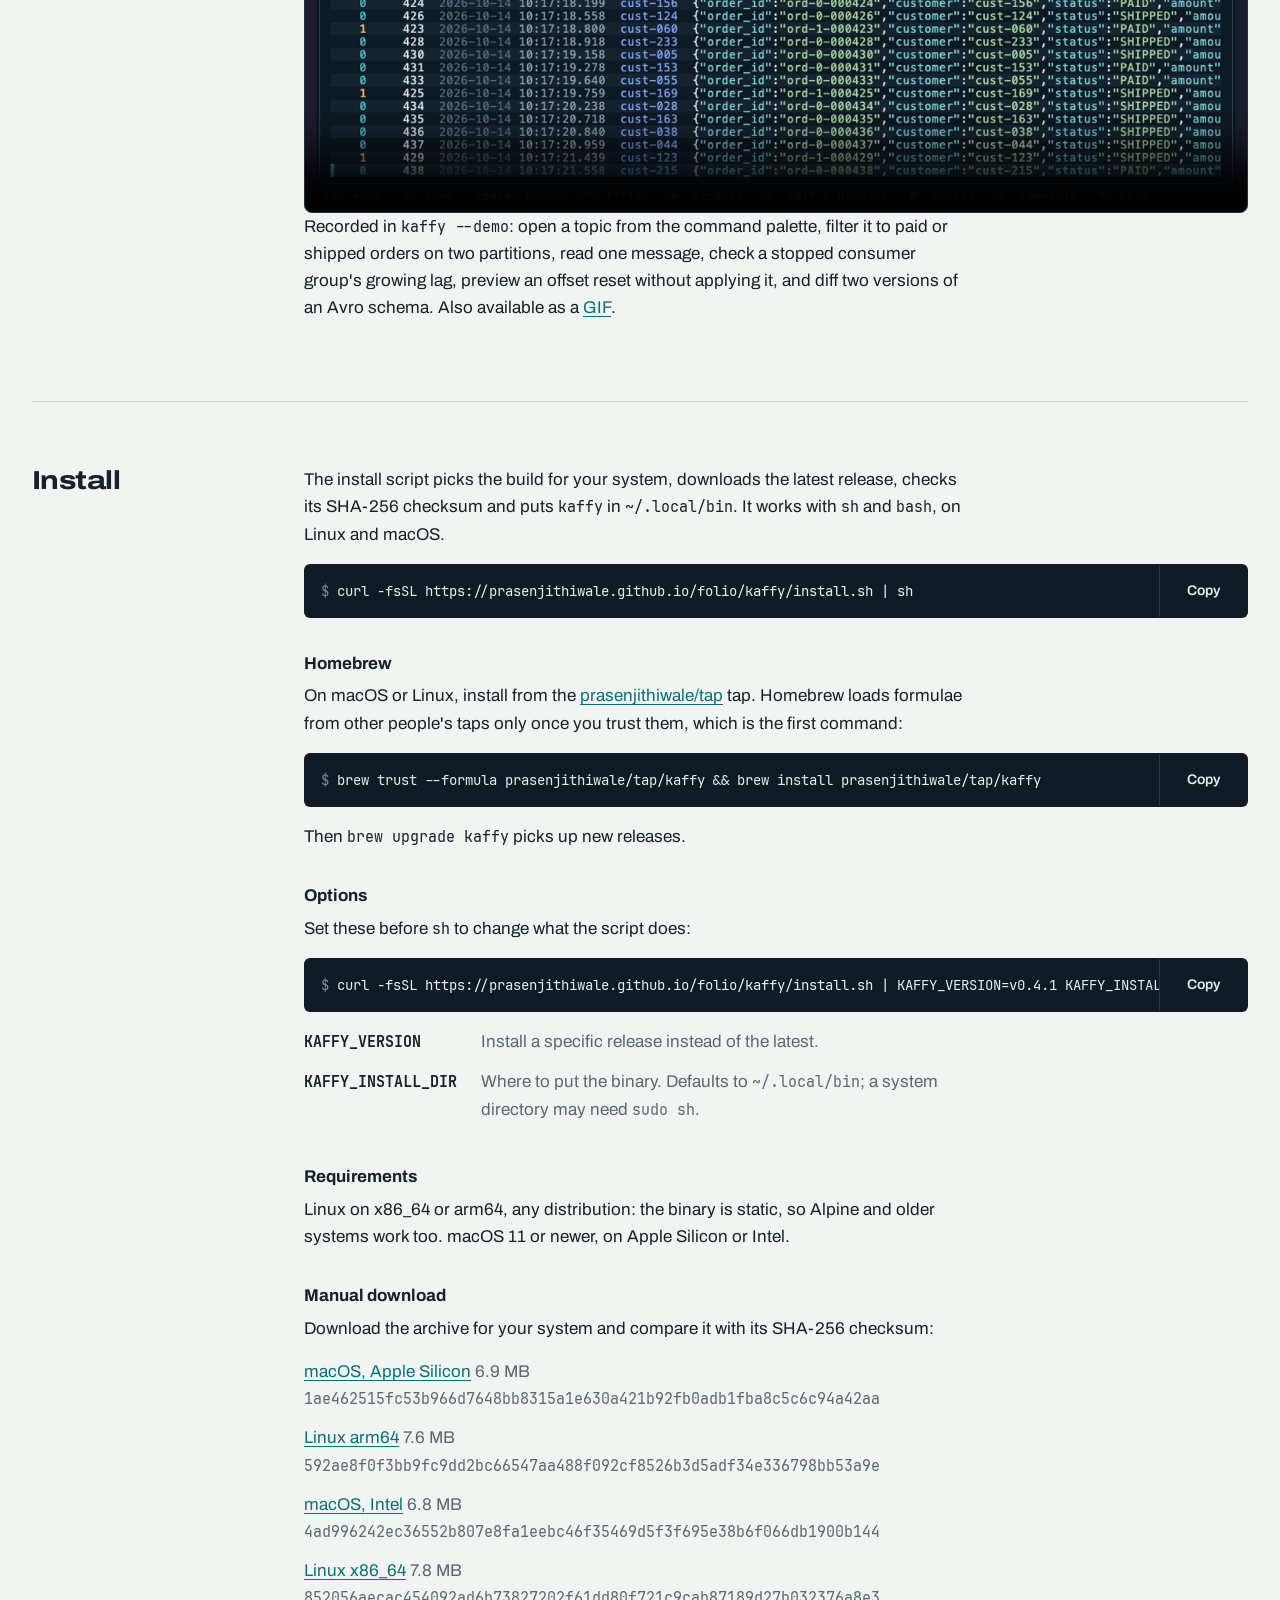
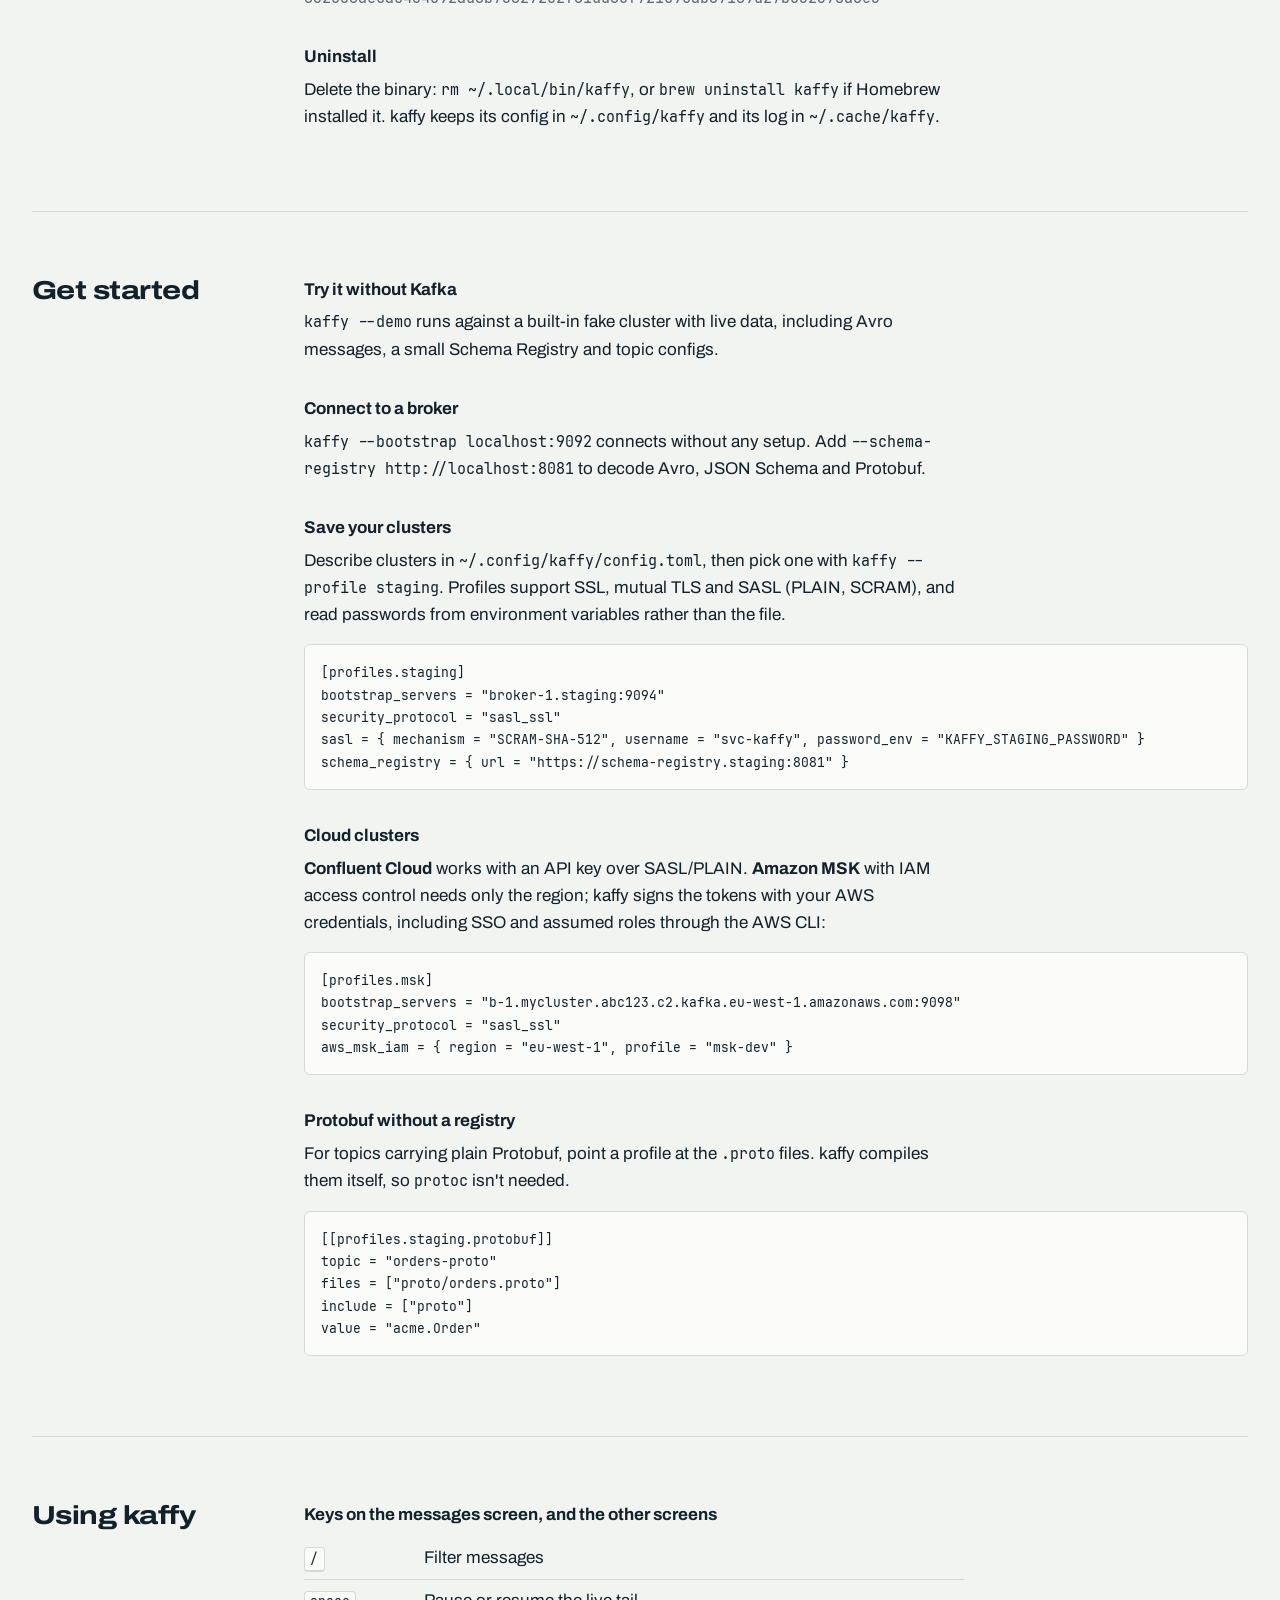
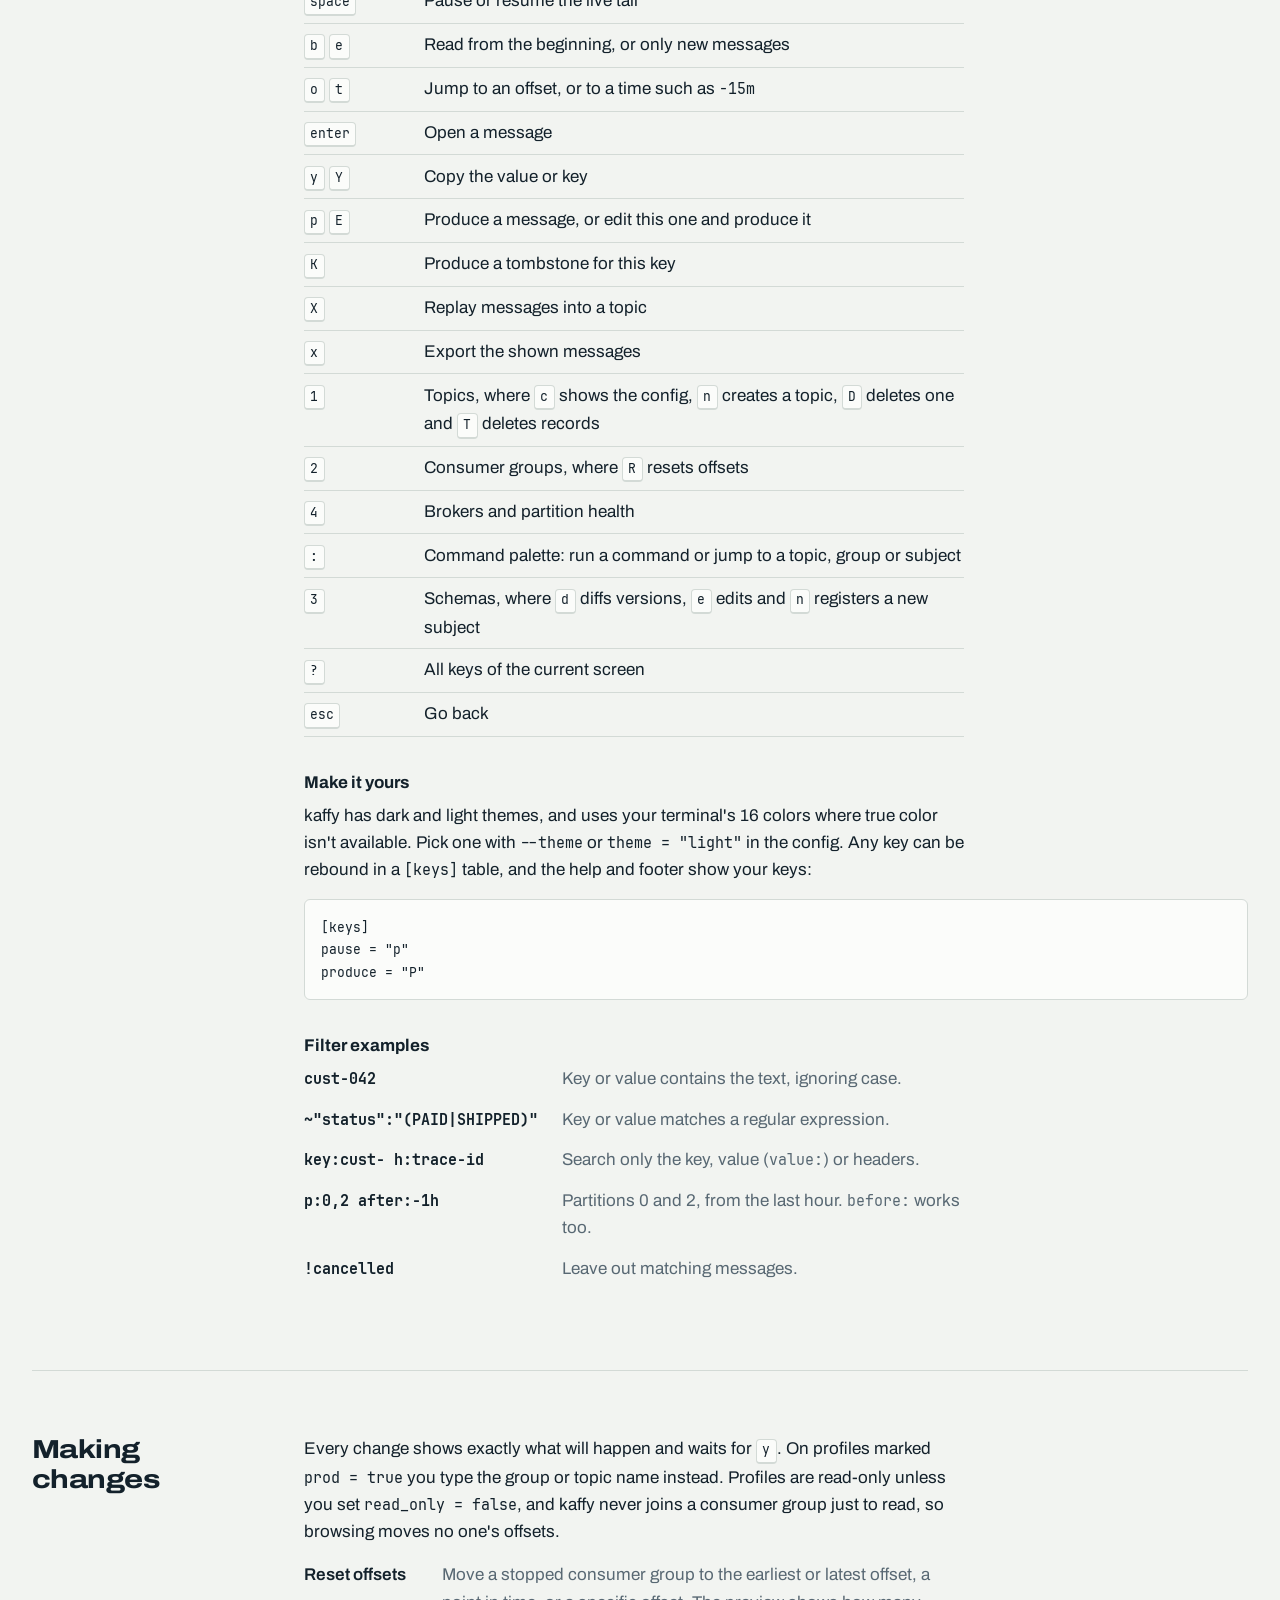
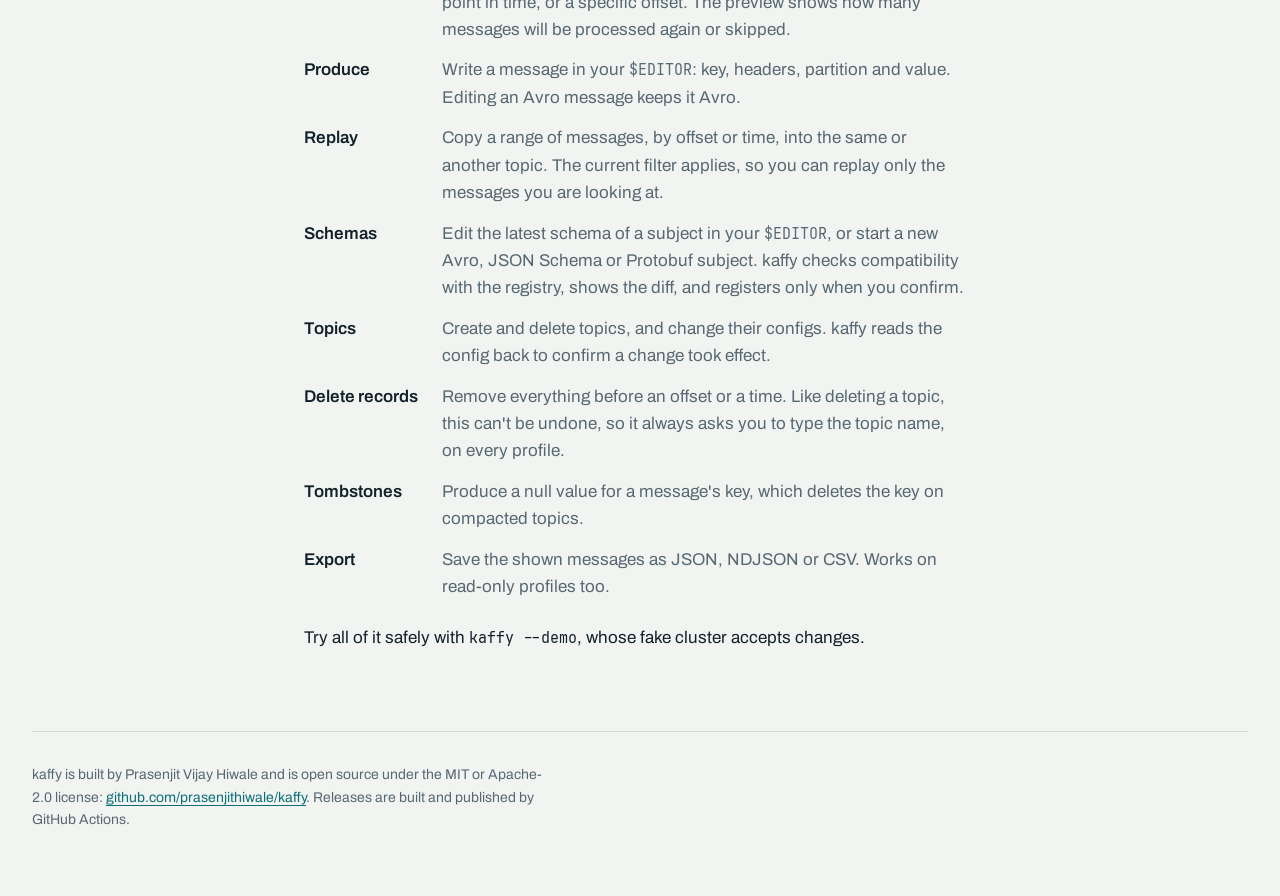
==== commit 247a1b9e: "kaffy: 1280x640 social preview image Co-Authored-By: Claude Opus 5.5 <noreply@anthropic.com> Claude-" ====
--- a/kaffy/index.html
+++ b/kaffy/index.html
@@ -7,7 +7,7 @@
   <meta name="description" content="kaffy is a terminal UI for exploring and operating Kafka clusters: follow messages live, seek by offset or time, filter, decode Avro and Protobuf, watch consumer lag, reset offsets, produce and replay messages, browse the Schema Registry, administer topics and check broker health. For Linux and macOS.">
   <meta property="og:title" content="kaffy: a terminal UI for Kafka">
   <meta property="og:description" content="Follow Kafka messages live, decode Avro and Protobuf, watch consumer lag and make changes safely, from your terminal.">
-  <meta property="og:image" content="https://prasenjithiwale.github.io/folio/kaffy/media/preview.png">
+  <meta property="og:image" content="https://prasenjithiwale.github.io/folio/kaffy/media/social-preview.png">
   <meta property="og:url" content="https://prasenjithiwale.github.io/folio/kaffy/">
   <meta name="twitter:card" content="summary_large_image">
   <link rel="icon" href="data:image/svg+xml,%3Csvg xmlns='http://www.w3.org/2000/svg' viewBox='0 0 32 32'%3E%3Crect width='32' height='32' rx='6' fill='%230f1a24'/%3E%3Cpath d='M9 8v16M9 16l9-8M12 13l7 11' stroke='%234fc8d0' stroke-width='3' fill='none' stroke-linecap='round'/%3E%3C/svg%3E">
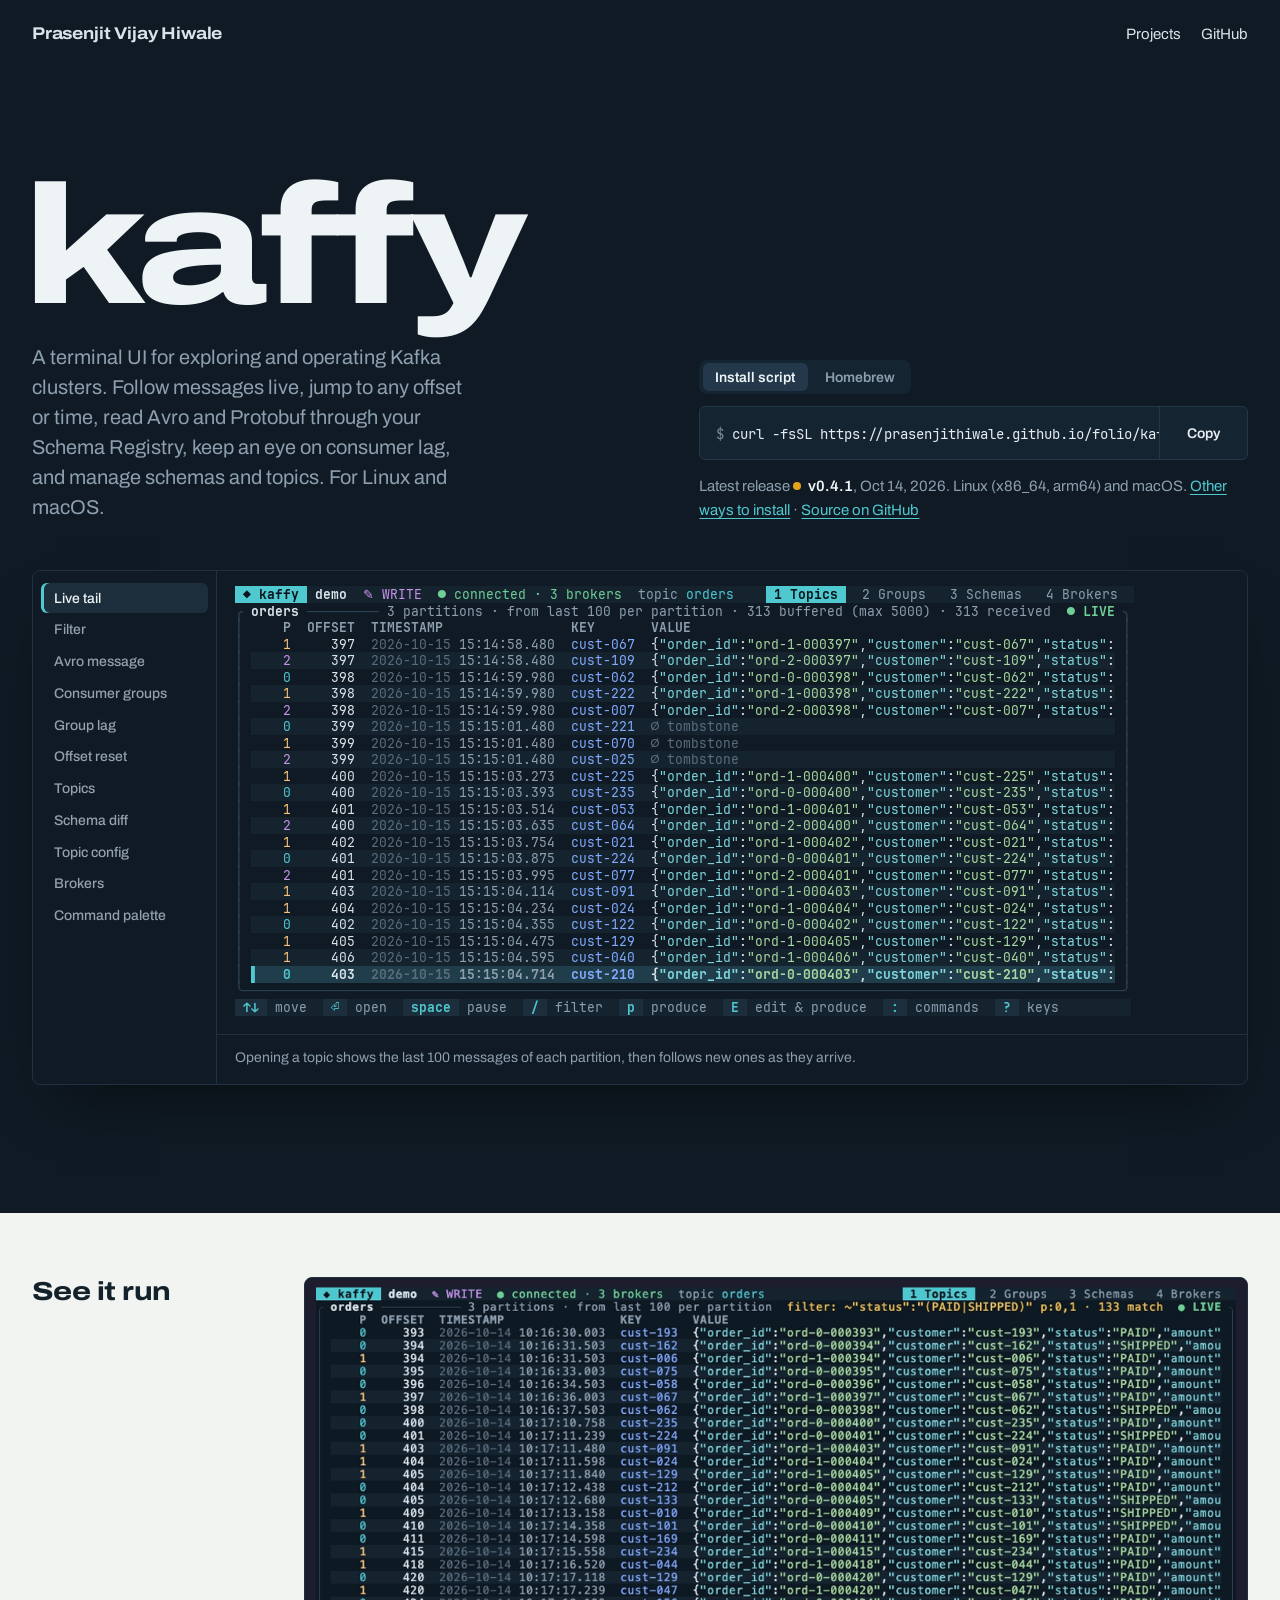
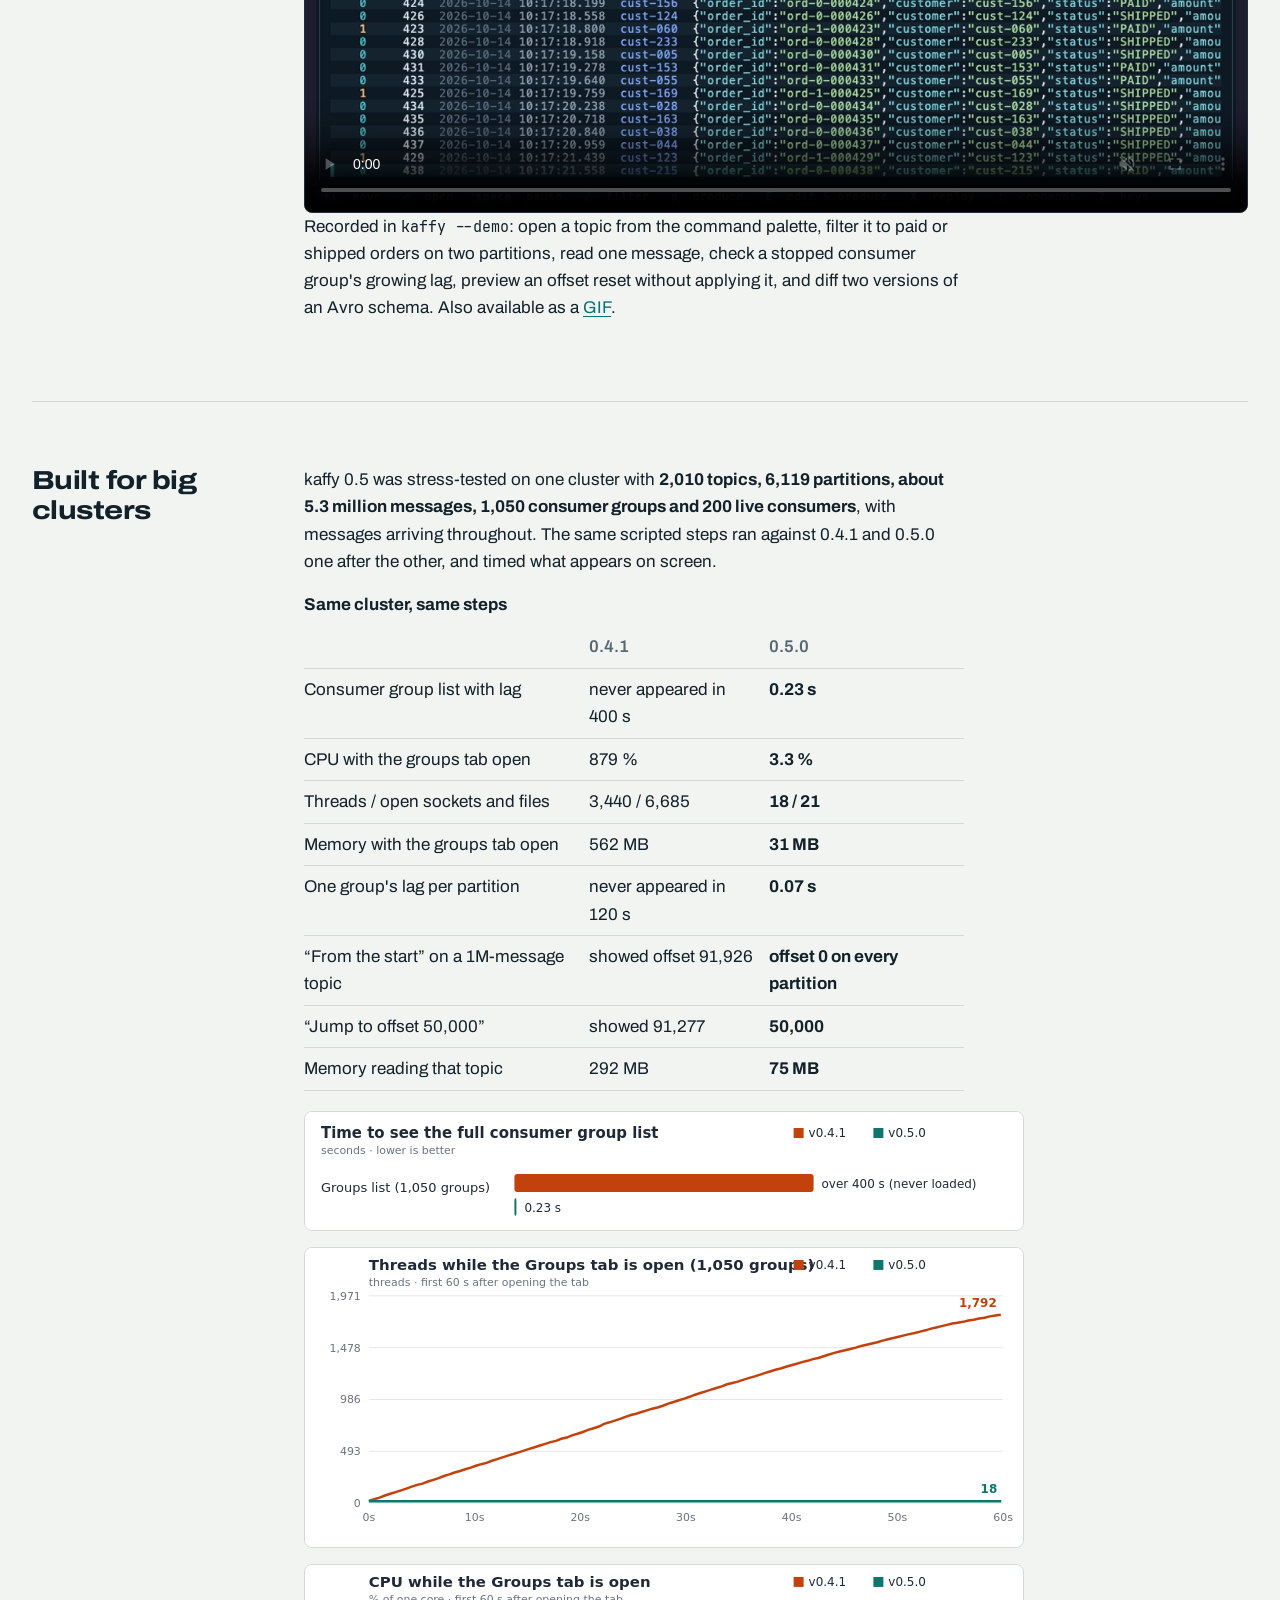
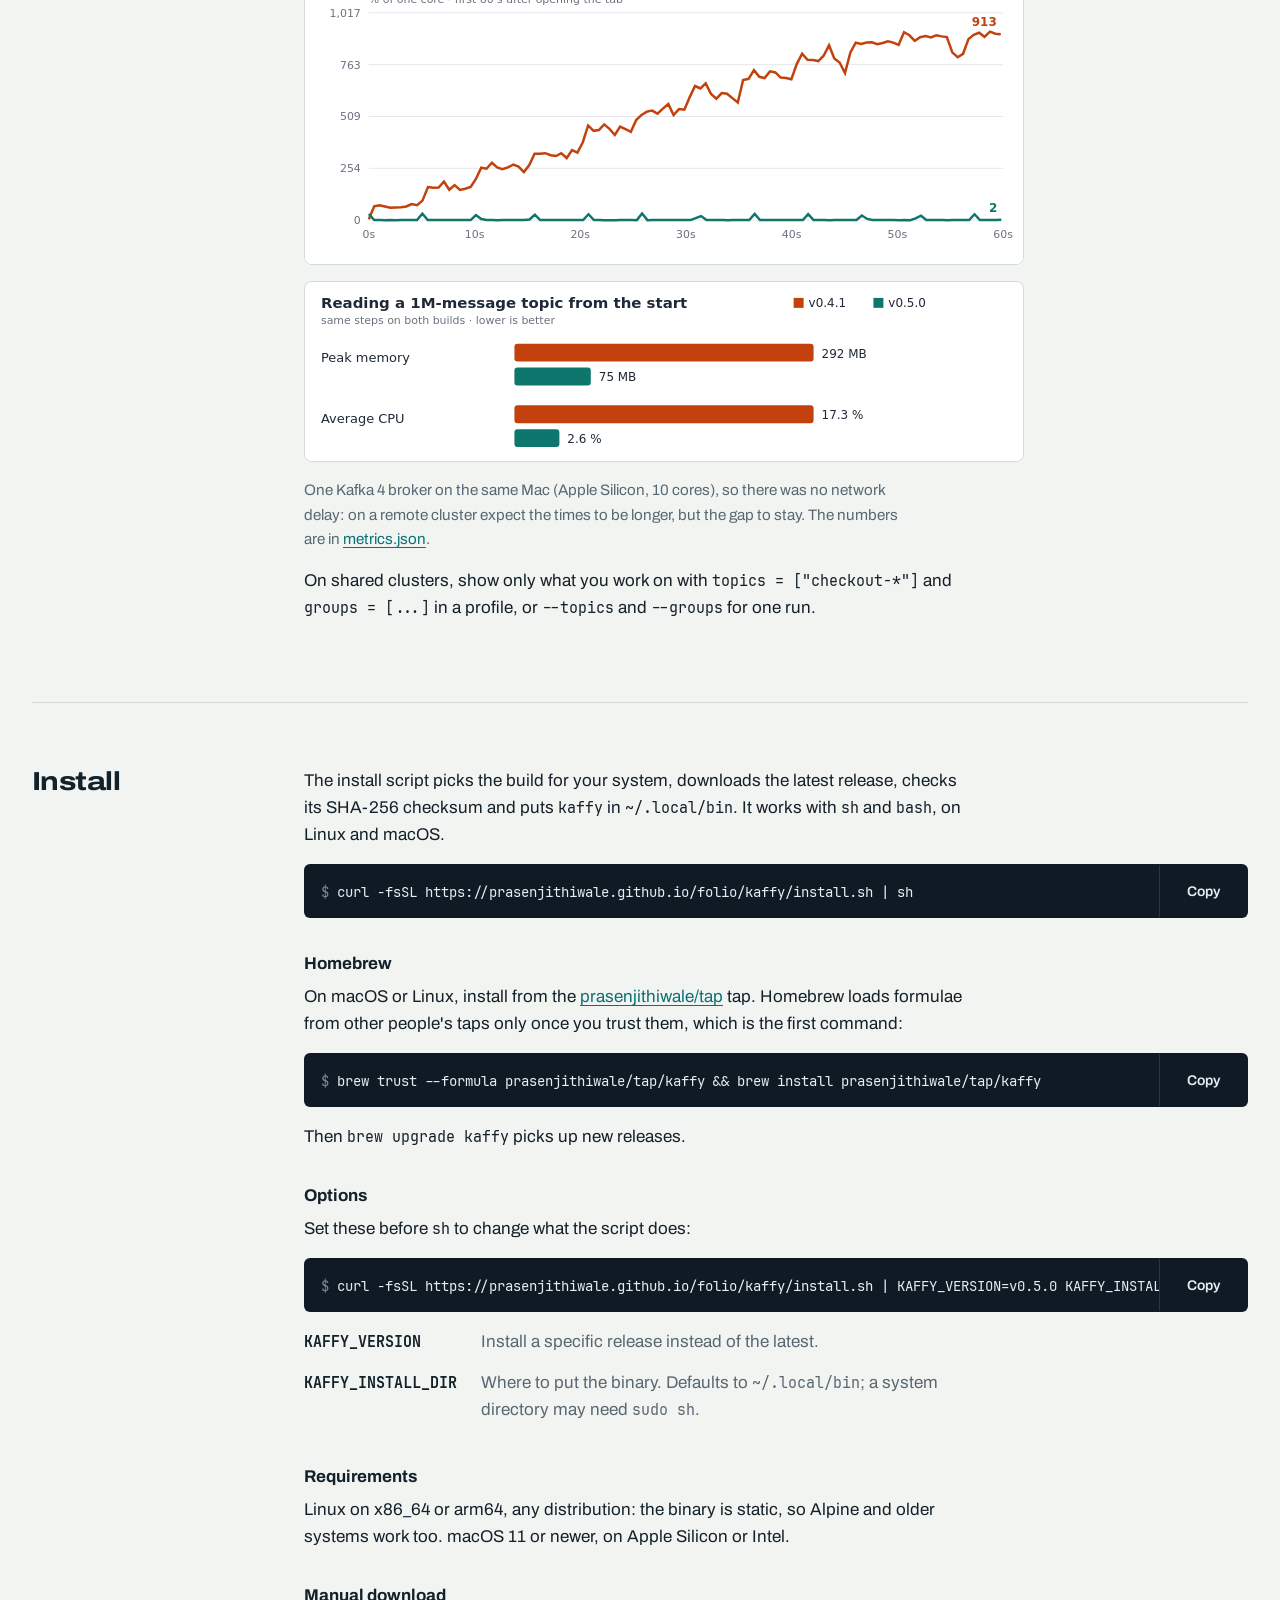
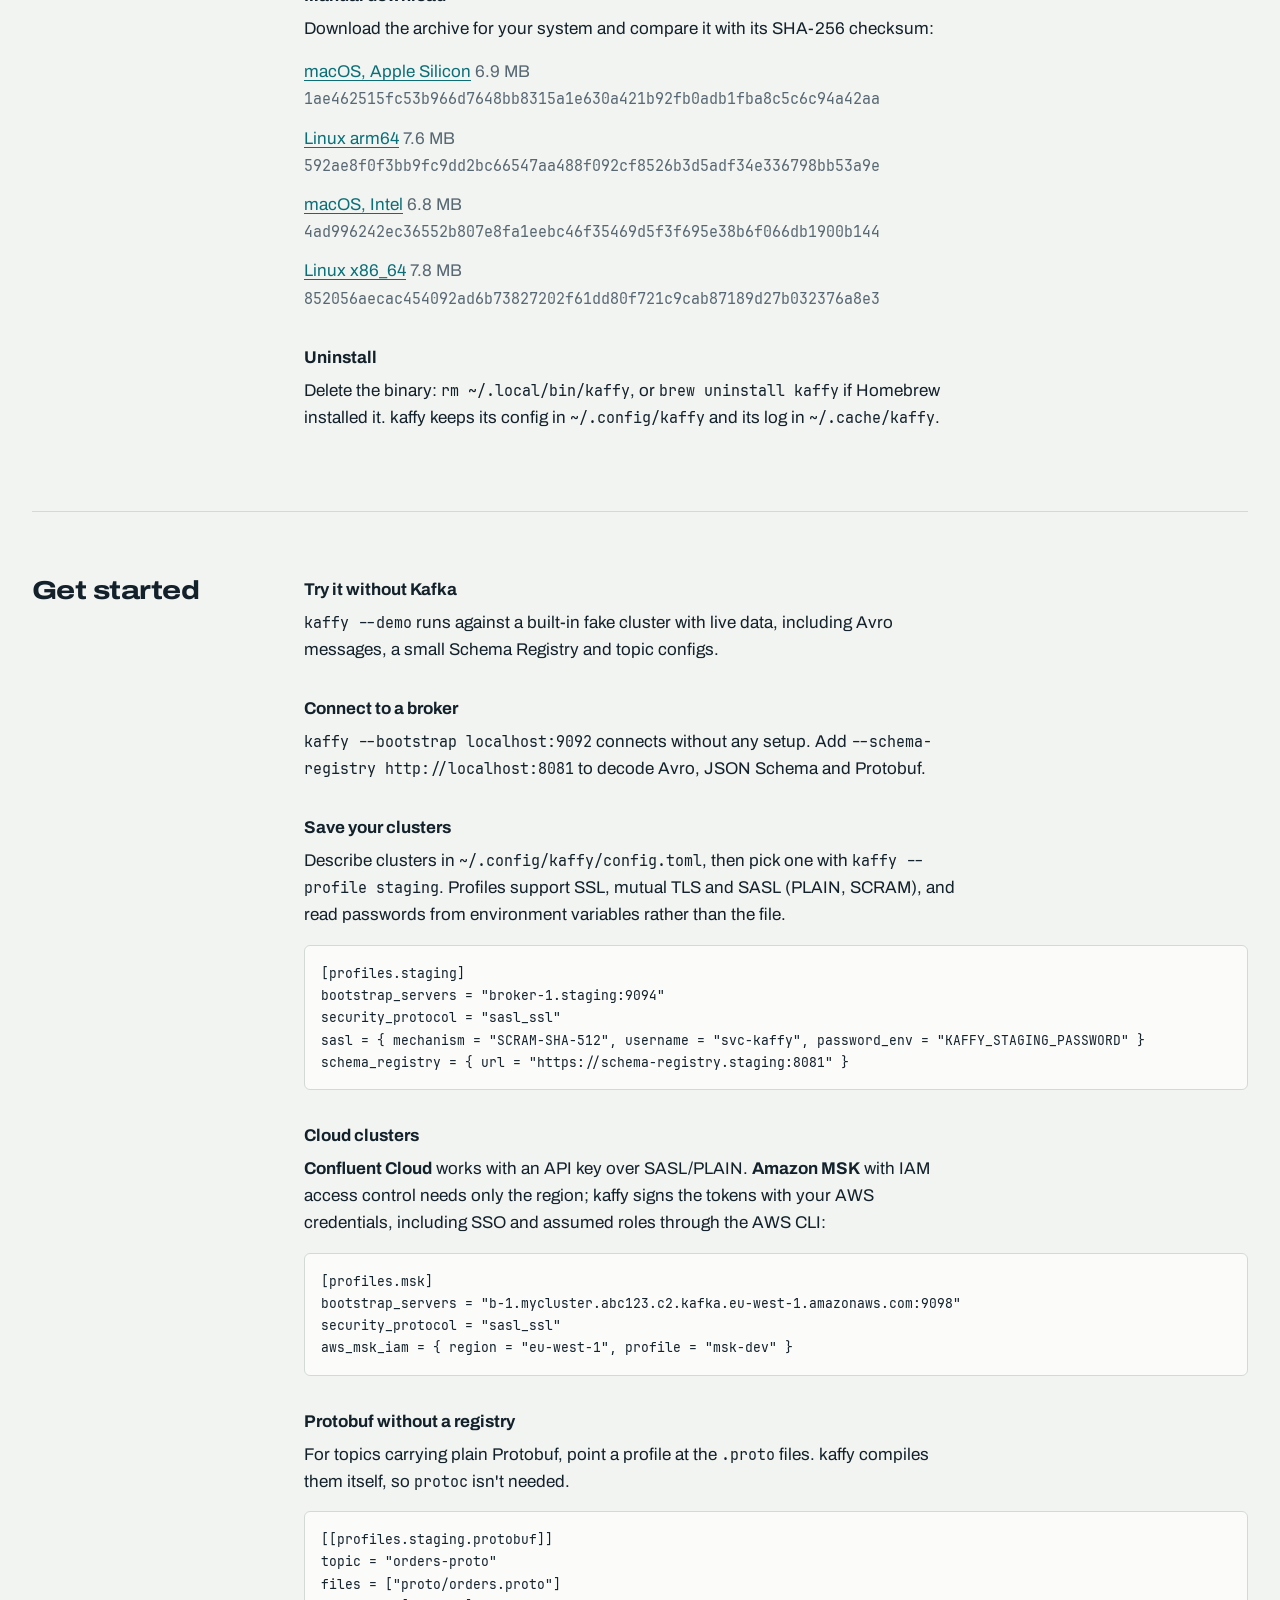
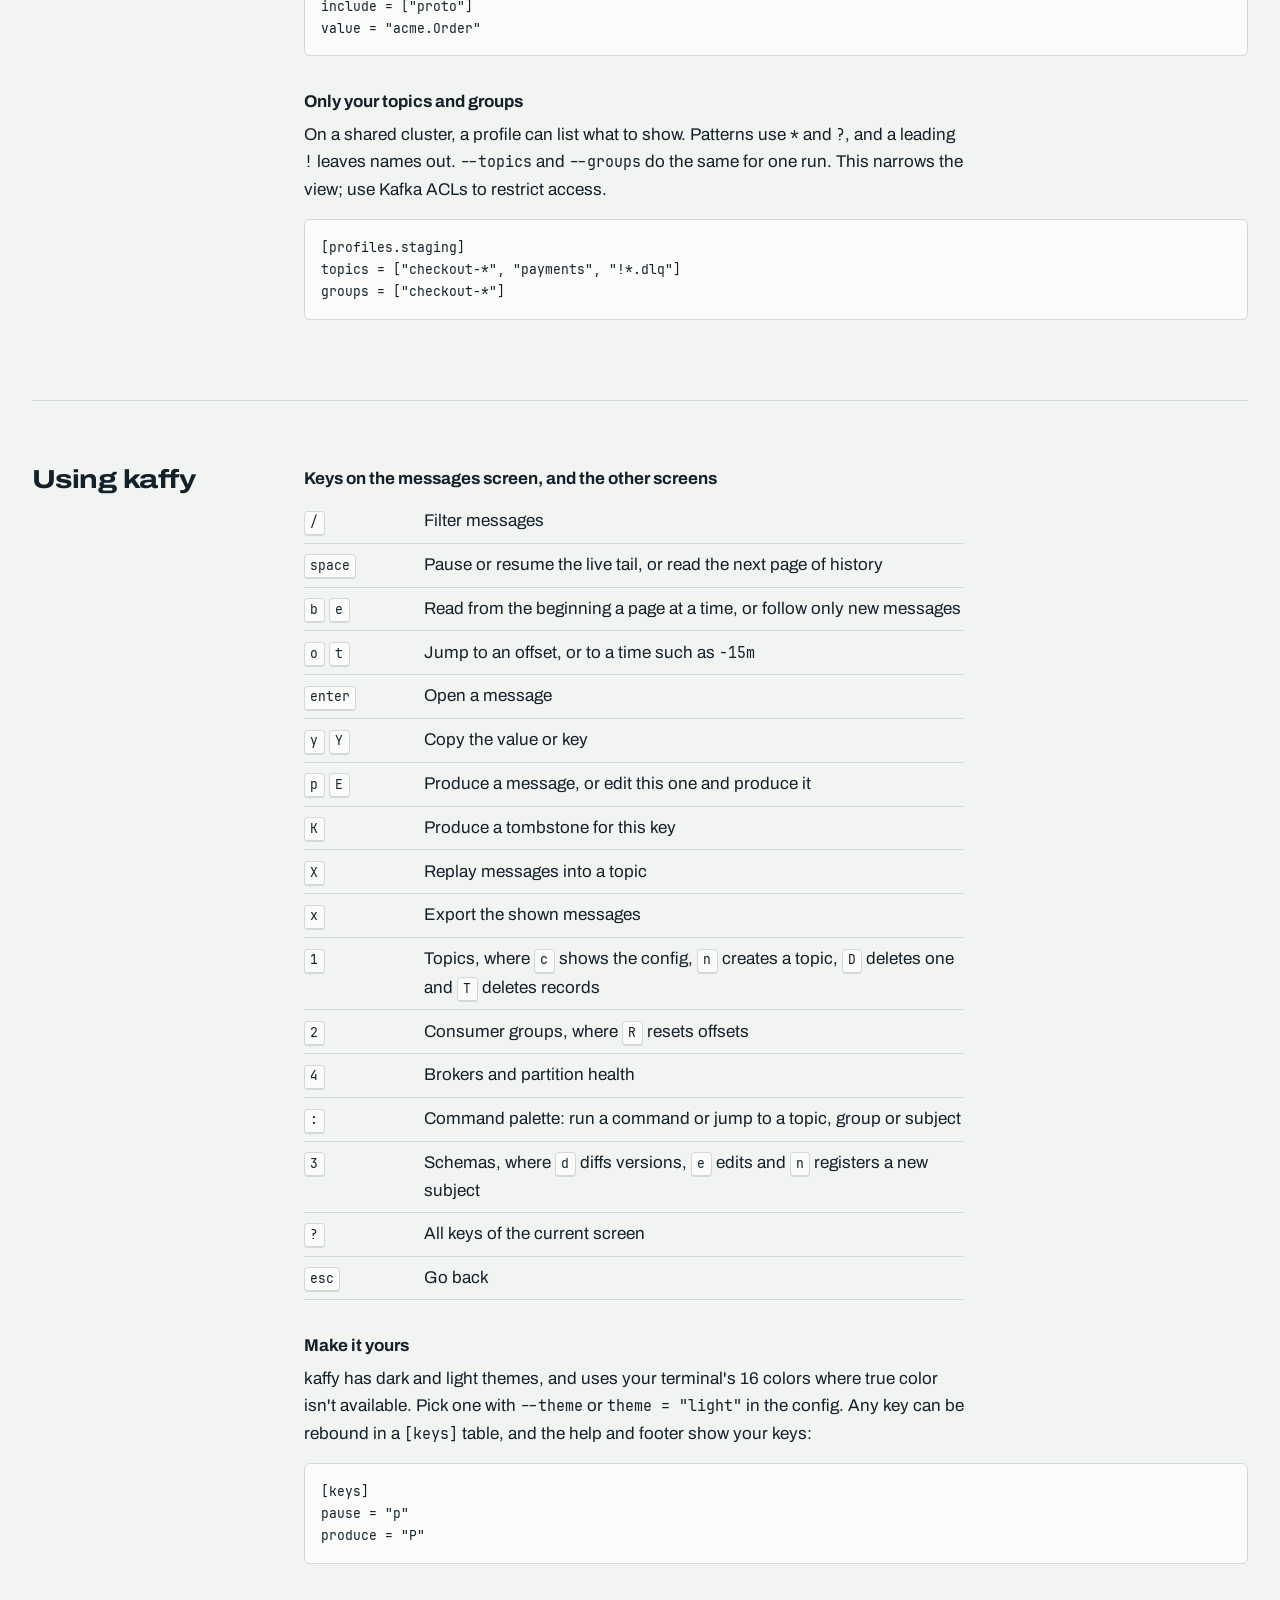
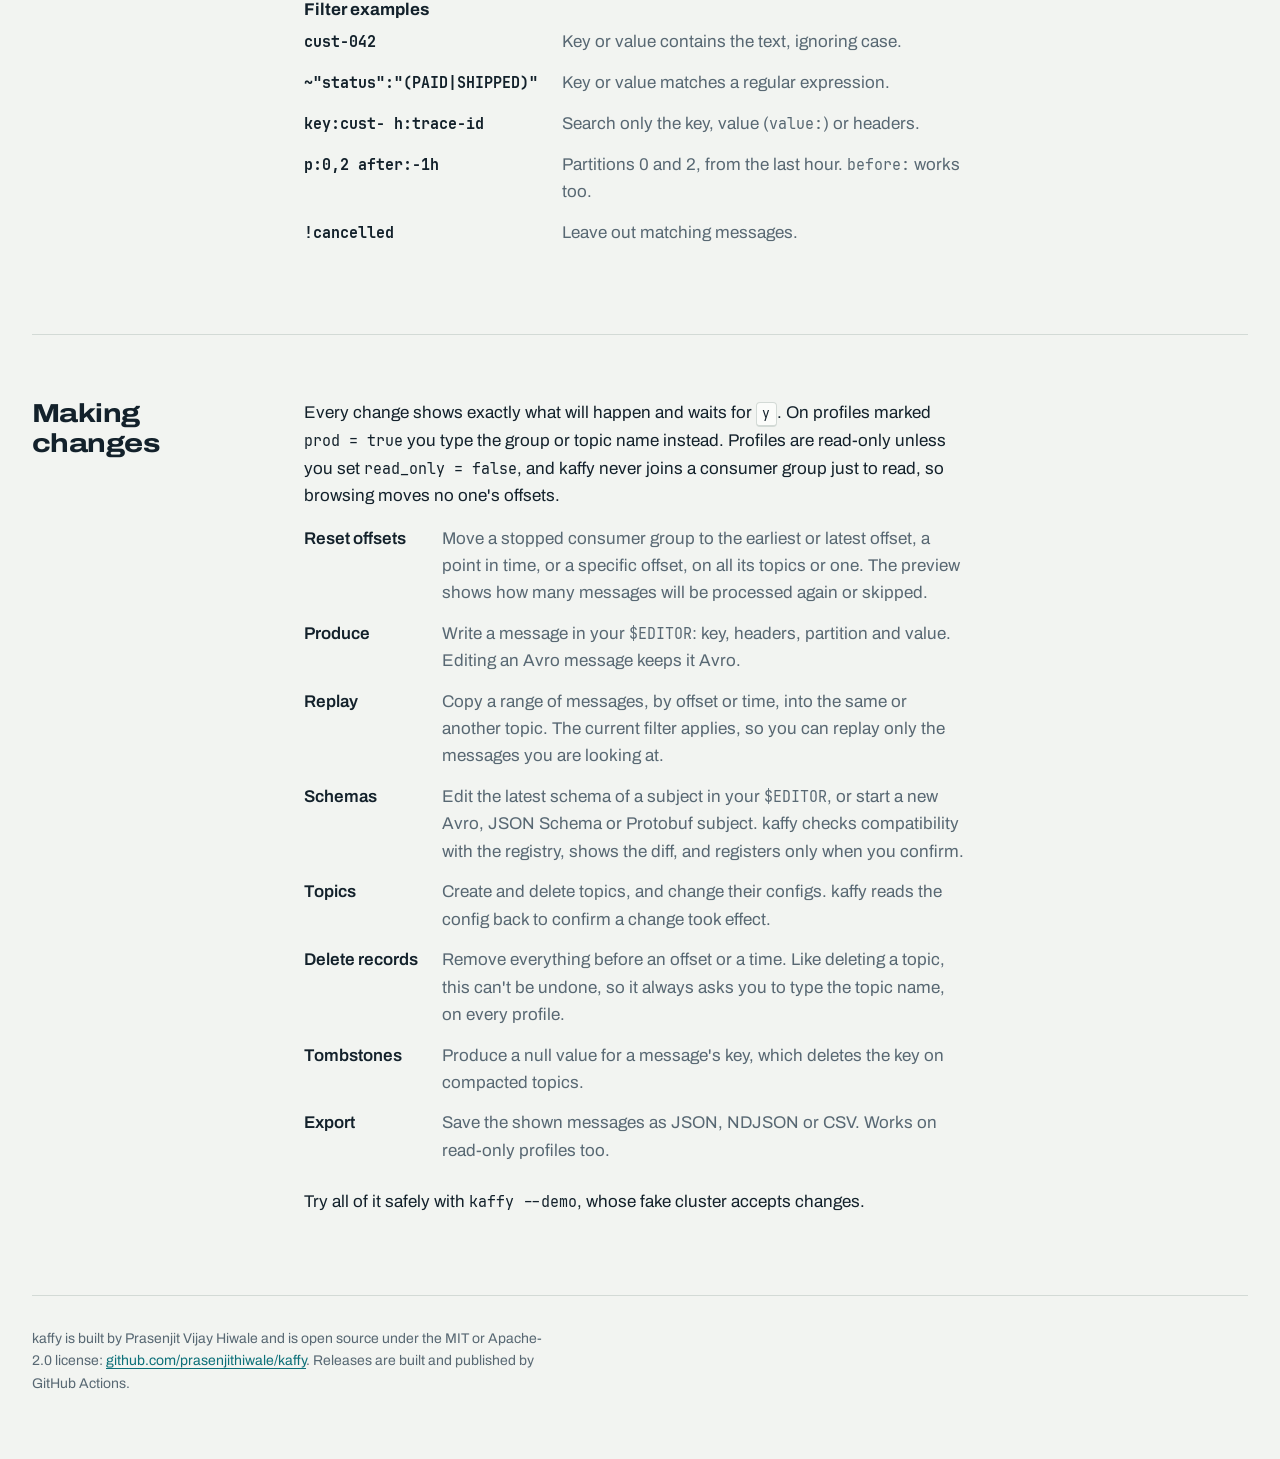
==== commit ba98147d: "kaffy 0.5.0: performance section, scoping, paged history, fresh screens Adds "Built for big clusters" ====
--- a/kaffy/index.html
+++ b/kaffy/index.html
@@ -76,27 +76,27 @@
           <div class="terminal-screen"><pre class="tui" aria-label="kaffy screen: Live tail"><span class="b" style="color:#0b141c;background:#4fc8d0"> ◆ kaffy </span><span style="color:#d9e3ea;background:#15232f"> </span><span class="b" style="color:#d9e3ea;background:#15232f">demo</span><span style="color:#5a6d7c;background:#15232f">  </span><span style="color:#c792ea;background:#15232f">✎ WRITE</span><span style="color:#5a6d7c;background:#15232f">  </span><span style="color:#6fcf97;background:#15232f">● connected · 3 brokers</span><span style="color:#5a6d7c;background:#15232f">  </span><span style="color:#8d9fae;background:#15232f">topic </span><span style="color:#4fc8d0;background:#15232f">orders</span><span style="color:#d9e3ea;background:#15232f">    </span><span class="b" style="color:#0b141c;background:#4fc8d0"> 1 Topics </span><span style="color:#d9e3ea;background:#15232f"> </span><span style="color:#8d9fae;background:#15232f"> 2 Groups </span><span style="color:#d9e3ea;background:#15232f"> </span><span style="color:#8d9fae;background:#15232f"> 3 Schemas </span><span style="color:#d9e3ea;background:#15232f"> </span><span style="color:#8d9fae;background:#15232f"> 4 Brokers </span><span style="color:#d9e3ea;background:#15232f"> </span>
 <span style="color:#2b4152">╭ </span><span class="b" style="color:#d9e3ea">orders</span><span style="color:#2b4152"> ─────────</span><span style="color:#8d9fae"> 3 partitions · from last 100 per partition · 313 buffered (max 5000) · 313 received </span><span class="b" style="color:#6fcf97"> ● LIVE </span><span style="color:#2b4152">╮</span>
 <span style="color:#2b4152">│</span><span style="color:#d9e3ea"> </span><span class="b" style="color:#8d9fae">    P  OFFSET  TIMESTAMP                KEY       VALUE                                                     </span><span style="color:#d9e3ea"> </span><span style="color:#2b4152">│</span>
-<span style="color:#2b4152">│</span><span style="color:#d9e3ea">   </span><span style="color:#f6c177">  1</span><span style="color:#d9e3ea">     397  </span><span style="color:#5a6d7c">2026-10-13 </span><span style="color:#8d9fae">16:53:18.644</span><span style="color:#d9e3ea">  </span><span style="color:#82aaff">cust-067</span><span style="color:#d9e3ea">  {</span><span style="color:#7fd6dd">&quot;order_id&quot;</span><span style="color:#d9e3ea">:</span><span style="color:#a8d8a0">&quot;ord-1-000397&quot;</span><span style="color:#d9e3ea">,</span><span style="color:#7fd6dd">&quot;customer&quot;</span><span style="color:#d9e3ea">:</span><span style="color:#a8d8a0">&quot;cust-067&quot;</span><span style="color:#d9e3ea">,</span><span style="color:#7fd6dd">&quot;status&quot;</span><span style="color:#d9e3ea">: </span><span style="color:#2b4152">│</span>
-<span style="color:#2b4152">│</span><span style="color:#d9e3ea"> </span><span style="color:#d9e3ea;background:#15232f">  </span><span style="color:#c792ea;background:#15232f">  2</span><span style="color:#d9e3ea;background:#15232f">     397  </span><span style="color:#5a6d7c;background:#15232f">2026-10-13 </span><span style="color:#8d9fae;background:#15232f">16:53:18.644</span><span style="color:#d9e3ea;background:#15232f">  </span><span style="color:#82aaff;background:#15232f">cust-109</span><span style="color:#d9e3ea;background:#15232f">  {</span><span style="color:#7fd6dd;background:#15232f">&quot;order_id&quot;</span><span style="color:#d9e3ea;background:#15232f">:</span><span style="color:#a8d8a0;background:#15232f">&quot;ord-2-000397&quot;</span><span style="color:#d9e3ea;background:#15232f">,</span><span style="color:#7fd6dd;background:#15232f">&quot;customer&quot;</span><span style="color:#d9e3ea;background:#15232f">:</span><span style="color:#a8d8a0;background:#15232f">&quot;cust-109&quot;</span><span style="color:#d9e3ea;background:#15232f">,</span><span style="color:#7fd6dd;background:#15232f">&quot;status&quot;</span><span style="color:#d9e3ea;background:#15232f">:</span><span style="color:#d9e3ea"> </span><span style="color:#2b4152">│</span>
-<span style="color:#2b4152">│</span><span style="color:#d9e3ea">   </span><span style="color:#4fc8d0">  0</span><span style="color:#d9e3ea">     398  </span><span style="color:#5a6d7c">2026-10-13 </span><span style="color:#8d9fae">16:53:20.144</span><span style="color:#d9e3ea">  </span><span style="color:#82aaff">cust-062</span><span style="color:#d9e3ea">  {</span><span style="color:#7fd6dd">&quot;order_id&quot;</span><span style="color:#d9e3ea">:</span><span style="color:#a8d8a0">&quot;ord-0-000398&quot;</span><span style="color:#d9e3ea">,</span><span style="color:#7fd6dd">&quot;customer&quot;</span><span style="color:#d9e3ea">:</span><span style="color:#a8d8a0">&quot;cust-062&quot;</span><span style="color:#d9e3ea">,</span><span style="color:#7fd6dd">&quot;status&quot;</span><span style="color:#d9e3ea">: </span><span style="color:#2b4152">│</span>
-<span style="color:#2b4152">│</span><span style="color:#d9e3ea"> </span><span style="color:#d9e3ea;background:#15232f">  </span><span style="color:#f6c177;background:#15232f">  1</span><span style="color:#d9e3ea;background:#15232f">     398  </span><span style="color:#5a6d7c;background:#15232f">2026-10-13 </span><span style="color:#8d9fae;background:#15232f">16:53:20.144</span><span style="color:#d9e3ea;background:#15232f">  </span><span style="color:#82aaff;background:#15232f">cust-222</span><span style="color:#d9e3ea;background:#15232f">  {</span><span style="color:#7fd6dd;background:#15232f">&quot;order_id&quot;</span><span style="color:#d9e3ea;background:#15232f">:</span><span style="color:#a8d8a0;background:#15232f">&quot;ord-1-000398&quot;</span><span style="color:#d9e3ea;background:#15232f">,</span><span style="color:#7fd6dd;background:#15232f">&quot;customer&quot;</span><span style="color:#d9e3ea;background:#15232f">:</span><span style="color:#a8d8a0;background:#15232f">&quot;cust-222&quot;</span><span style="color:#d9e3ea;background:#15232f">,</span><span style="color:#7fd6dd;background:#15232f">&quot;status&quot;</span><span style="color:#d9e3ea;background:#15232f">:</span><span style="color:#d9e3ea"> </span><span style="color:#2b4152">│</span>
-<span style="color:#2b4152">│</span><span style="color:#d9e3ea">   </span><span style="color:#c792ea">  2</span><span style="color:#d9e3ea">     398  </span><span style="color:#5a6d7c">2026-10-13 </span><span style="color:#8d9fae">16:53:20.144</span><span style="color:#d9e3ea">  </span><span style="color:#82aaff">cust-007</span><span style="color:#d9e3ea">  {</span><span style="color:#7fd6dd">&quot;order_id&quot;</span><span style="color:#d9e3ea">:</span><span style="color:#a8d8a0">&quot;ord-2-000398&quot;</span><span style="color:#d9e3ea">,</span><span style="color:#7fd6dd">&quot;customer&quot;</span><span style="color:#d9e3ea">:</span><span style="color:#a8d8a0">&quot;cust-007&quot;</span><span style="color:#d9e3ea">,</span><span style="color:#7fd6dd">&quot;status&quot;</span><span style="color:#d9e3ea">: </span><span style="color:#2b4152">│</span>
-<span style="color:#2b4152">│</span><span style="color:#d9e3ea"> </span><span style="color:#d9e3ea;background:#15232f">  </span><span style="color:#4fc8d0;background:#15232f">  0</span><span style="color:#d9e3ea;background:#15232f">     399  </span><span style="color:#5a6d7c;background:#15232f">2026-10-13 </span><span style="color:#8d9fae;background:#15232f">16:53:21.644</span><span style="color:#d9e3ea;background:#15232f">  </span><span style="color:#82aaff;background:#15232f">cust-221</span><span style="color:#d9e3ea;background:#15232f">  </span><span class="i" style="color:#5a6d7c;background:#15232f">∅ tombstone                                               </span><span style="color:#d9e3ea"> </span><span style="color:#2b4152">│</span>
-<span style="color:#2b4152">│</span><span style="color:#d9e3ea">   </span><span style="color:#f6c177">  1</span><span style="color:#d9e3ea">     399  </span><span style="color:#5a6d7c">2026-10-13 </span><span style="color:#8d9fae">16:53:21.644</span><span style="color:#d9e3ea">  </span><span style="color:#82aaff">cust-070</span><span style="color:#d9e3ea">  </span><span class="i" style="color:#5a6d7c">∅ tombstone                                               </span><span style="color:#d9e3ea"> </span><span style="color:#2b4152">│</span>
-<span style="color:#2b4152">│</span><span style="color:#d9e3ea"> </span><span style="color:#d9e3ea;background:#15232f">  </span><span style="color:#c792ea;background:#15232f">  2</span><span style="color:#d9e3ea;background:#15232f">     399  </span><span style="color:#5a6d7c;background:#15232f">2026-10-13 </span><span style="color:#8d9fae;background:#15232f">16:53:21.644</span><span style="color:#d9e3ea;background:#15232f">  </span><span style="color:#82aaff;background:#15232f">cust-025</span><span style="color:#d9e3ea;background:#15232f">  </span><span class="i" style="color:#5a6d7c;background:#15232f">∅ tombstone                                               </span><span style="color:#d9e3ea"> </span><span style="color:#2b4152">│</span>
-<span style="color:#2b4152">│</span><span style="color:#d9e3ea">   </span><span style="color:#f6c177">  1</span><span style="color:#d9e3ea">     400  </span><span style="color:#5a6d7c">2026-10-13 </span><span style="color:#8d9fae">16:53:23.436</span><span style="color:#d9e3ea">  </span><span style="color:#82aaff">cust-225</span><span style="color:#d9e3ea">  {</span><span style="color:#7fd6dd">&quot;order_id&quot;</span><span style="color:#d9e3ea">:</span><span style="color:#a8d8a0">&quot;ord-1-000400&quot;</span><span style="color:#d9e3ea">,</span><span style="color:#7fd6dd">&quot;customer&quot;</span><span style="color:#d9e3ea">:</span><span style="color:#a8d8a0">&quot;cust-225&quot;</span><span style="color:#d9e3ea">,</span><span style="color:#7fd6dd">&quot;status&quot;</span><span style="color:#d9e3ea">: </span><span style="color:#2b4152">│</span>
-<span style="color:#2b4152">│</span><span style="color:#d9e3ea"> </span><span style="color:#d9e3ea;background:#15232f">  </span><span style="color:#4fc8d0;background:#15232f">  0</span><span style="color:#d9e3ea;background:#15232f">     400  </span><span style="color:#5a6d7c;background:#15232f">2026-10-13 </span><span style="color:#8d9fae;background:#15232f">16:53:23.557</span><span style="color:#d9e3ea;background:#15232f">  </span><span style="color:#82aaff;background:#15232f">cust-235</span><span style="color:#d9e3ea;background:#15232f">  {</span><span style="color:#7fd6dd;background:#15232f">&quot;order_id&quot;</span><span style="color:#d9e3ea;background:#15232f">:</span><span style="color:#a8d8a0;background:#15232f">&quot;ord-0-000400&quot;</span><span style="color:#d9e3ea;background:#15232f">,</span><span style="color:#7fd6dd;background:#15232f">&quot;customer&quot;</span><span style="color:#d9e3ea;background:#15232f">:</span><span style="color:#a8d8a0;background:#15232f">&quot;cust-235&quot;</span><span style="color:#d9e3ea;background:#15232f">,</span><span style="color:#7fd6dd;background:#15232f">&quot;status&quot;</span><span style="color:#d9e3ea;background:#15232f">:</span><span style="color:#d9e3ea"> </span><span style="color:#2b4152">│</span>
-<span style="color:#2b4152">│</span><span style="color:#d9e3ea">   </span><span style="color:#f6c177">  1</span><span style="color:#d9e3ea">     401  </span><span style="color:#5a6d7c">2026-10-13 </span><span style="color:#8d9fae">16:53:23.675</span><span style="color:#d9e3ea">  </span><span style="color:#82aaff">cust-053</span><span style="color:#d9e3ea">  {</span><span style="color:#7fd6dd">&quot;order_id&quot;</span><span style="color:#d9e3ea">:</span><span style="color:#a8d8a0">&quot;ord-1-000401&quot;</span><span style="color:#d9e3ea">,</span><span style="color:#7fd6dd">&quot;customer&quot;</span><span style="color:#d9e3ea">:</span><span style="color:#a8d8a0">&quot;cust-053&quot;</span><span style="color:#d9e3ea">,</span><span style="color:#7fd6dd">&quot;status&quot;</span><span style="color:#d9e3ea">: </span><span style="color:#2b4152">│</span>
-<span style="color:#2b4152">│</span><span style="color:#d9e3ea"> </span><span style="color:#d9e3ea;background:#15232f">  </span><span style="color:#c792ea;background:#15232f">  2</span><span style="color:#d9e3ea;background:#15232f">     400  </span><span style="color:#5a6d7c;background:#15232f">2026-10-13 </span><span style="color:#8d9fae;background:#15232f">16:53:23.795</span><span style="color:#d9e3ea;background:#15232f">  </span><span style="color:#82aaff;background:#15232f">cust-064</span><span style="color:#d9e3ea;background:#15232f">  {</span><span style="color:#7fd6dd;background:#15232f">&quot;order_id&quot;</span><span style="color:#d9e3ea;background:#15232f">:</span><span style="color:#a8d8a0;background:#15232f">&quot;ord-2-000400&quot;</span><span style="color:#d9e3ea;background:#15232f">,</span><span style="color:#7fd6dd;background:#15232f">&quot;customer&quot;</span><span style="color:#d9e3ea;background:#15232f">:</span><span style="color:#a8d8a0;background:#15232f">&quot;cust-064&quot;</span><span style="color:#d9e3ea;background:#15232f">,</span><span style="color:#7fd6dd;background:#15232f">&quot;status&quot;</span><span style="color:#d9e3ea;background:#15232f">:</span><span style="color:#d9e3ea"> </span><span style="color:#2b4152">│</span>
-<span style="color:#2b4152">│</span><span style="color:#d9e3ea">   </span><span style="color:#f6c177">  1</span><span style="color:#d9e3ea">     402  </span><span style="color:#5a6d7c">2026-10-13 </span><span style="color:#8d9fae">16:53:23.916</span><span style="color:#d9e3ea">  </span><span style="color:#82aaff">cust-021</span><span style="color:#d9e3ea">  {</span><span style="color:#7fd6dd">&quot;order_id&quot;</span><span style="color:#d9e3ea">:</span><span style="color:#a8d8a0">&quot;ord-1-000402&quot;</span><span style="color:#d9e3ea">,</span><span style="color:#7fd6dd">&quot;customer&quot;</span><span style="color:#d9e3ea">:</span><span style="color:#a8d8a0">&quot;cust-021&quot;</span><span style="color:#d9e3ea">,</span><span style="color:#7fd6dd">&quot;status&quot;</span><span style="color:#d9e3ea">: </span><span style="color:#2b4152">│</span>
-<span style="color:#2b4152">│</span><span style="color:#d9e3ea"> </span><span style="color:#d9e3ea;background:#15232f">  </span><span style="color:#4fc8d0;background:#15232f">  0</span><span style="color:#d9e3ea;background:#15232f">     401  </span><span style="color:#5a6d7c;background:#15232f">2026-10-13 </span><span style="color:#8d9fae;background:#15232f">16:53:24.037</span><span style="color:#d9e3ea;background:#15232f">  </span><span style="color:#82aaff;background:#15232f">cust-224</span><span style="color:#d9e3ea;background:#15232f">  {</span><span style="color:#7fd6dd;background:#15232f">&quot;order_id&quot;</span><span style="color:#d9e3ea;background:#15232f">:</span><span style="color:#a8d8a0;background:#15232f">&quot;ord-0-000401&quot;</span><span style="color:#d9e3ea;background:#15232f">,</span><span style="color:#7fd6dd;background:#15232f">&quot;customer&quot;</span><span style="color:#d9e3ea;background:#15232f">:</span><span style="color:#a8d8a0;background:#15232f">&quot;cust-224&quot;</span><span style="color:#d9e3ea;background:#15232f">,</span><span style="color:#7fd6dd;background:#15232f">&quot;status&quot;</span><span style="color:#d9e3ea;background:#15232f">:</span><span style="color:#d9e3ea"> </span><span style="color:#2b4152">│</span>
-<span style="color:#2b4152">│</span><span style="color:#d9e3ea">   </span><span style="color:#c792ea">  2</span><span style="color:#d9e3ea">     401  </span><span style="color:#5a6d7c">2026-10-13 </span><span style="color:#8d9fae">16:53:24.156</span><span style="color:#d9e3ea">  </span><span style="color:#82aaff">cust-077</span><span style="color:#d9e3ea">  {</span><span style="color:#7fd6dd">&quot;order_id&quot;</span><span style="color:#d9e3ea">:</span><span style="color:#a8d8a0">&quot;ord-2-000401&quot;</span><span style="color:#d9e3ea">,</span><span style="color:#7fd6dd">&quot;customer&quot;</span><span style="color:#d9e3ea">:</span><span style="color:#a8d8a0">&quot;cust-077&quot;</span><span style="color:#d9e3ea">,</span><span style="color:#7fd6dd">&quot;status&quot;</span><span style="color:#d9e3ea">: </span><span style="color:#2b4152">│</span>
-<span style="color:#2b4152">│</span><span style="color:#d9e3ea"> </span><span style="color:#d9e3ea;background:#15232f">  </span><span style="color:#f6c177;background:#15232f">  1</span><span style="color:#d9e3ea;background:#15232f">     403  </span><span style="color:#5a6d7c;background:#15232f">2026-10-13 </span><span style="color:#8d9fae;background:#15232f">16:53:24.277</span><span style="color:#d9e3ea;background:#15232f">  </span><span style="color:#82aaff;background:#15232f">cust-091</span><span style="color:#d9e3ea;background:#15232f">  {</span><span style="color:#7fd6dd;background:#15232f">&quot;order_id&quot;</span><span style="color:#d9e3ea;background:#15232f">:</span><span style="color:#a8d8a0;background:#15232f">&quot;ord-1-000403&quot;</span><span style="color:#d9e3ea;background:#15232f">,</span><span style="color:#7fd6dd;background:#15232f">&quot;customer&quot;</span><span style="color:#d9e3ea;background:#15232f">:</span><span style="color:#a8d8a0;background:#15232f">&quot;cust-091&quot;</span><span style="color:#d9e3ea;background:#15232f">,</span><span style="color:#7fd6dd;background:#15232f">&quot;status&quot;</span><span style="color:#d9e3ea;background:#15232f">:</span><span style="color:#d9e3ea"> </span><span style="color:#2b4152">│</span>
-<span style="color:#2b4152">│</span><span style="color:#d9e3ea">   </span><span style="color:#f6c177">  1</span><span style="color:#d9e3ea">     404  </span><span style="color:#5a6d7c">2026-10-13 </span><span style="color:#8d9fae">16:53:24.397</span><span style="color:#d9e3ea">  </span><span style="color:#82aaff">cust-024</span><span style="color:#d9e3ea">  {</span><span style="color:#7fd6dd">&quot;order_id&quot;</span><span style="color:#d9e3ea">:</span><span style="color:#a8d8a0">&quot;ord-1-000404&quot;</span><span style="color:#d9e3ea">,</span><span style="color:#7fd6dd">&quot;customer&quot;</span><span style="color:#d9e3ea">:</span><span style="color:#a8d8a0">&quot;cust-024&quot;</span><span style="color:#d9e3ea">,</span><span style="color:#7fd6dd">&quot;status&quot;</span><span style="color:#d9e3ea">: </span><span style="color:#2b4152">│</span>
-<span style="color:#2b4152">│</span><span style="color:#d9e3ea"> </span><span style="color:#d9e3ea;background:#15232f">  </span><span style="color:#4fc8d0;background:#15232f">  0</span><span style="color:#d9e3ea;background:#15232f">     402  </span><span style="color:#5a6d7c;background:#15232f">2026-10-13 </span><span style="color:#8d9fae;background:#15232f">16:53:24.518</span><span style="color:#d9e3ea;background:#15232f">  </span><span style="color:#82aaff;background:#15232f">cust-122</span><span style="color:#d9e3ea;background:#15232f">  {</span><span style="color:#7fd6dd;background:#15232f">&quot;order_id&quot;</span><span style="color:#d9e3ea;background:#15232f">:</span><span style="color:#a8d8a0;background:#15232f">&quot;ord-0-000402&quot;</span><span style="color:#d9e3ea;background:#15232f">,</span><span style="color:#7fd6dd;background:#15232f">&quot;customer&quot;</span><span style="color:#d9e3ea;background:#15232f">:</span><span style="color:#a8d8a0;background:#15232f">&quot;cust-122&quot;</span><span style="color:#d9e3ea;background:#15232f">,</span><span style="color:#7fd6dd;background:#15232f">&quot;status&quot;</span><span style="color:#d9e3ea;background:#15232f">:</span><span style="color:#d9e3ea"> </span><span style="color:#2b4152">│</span>
-<span style="color:#2b4152">│</span><span style="color:#d9e3ea">   </span><span style="color:#f6c177">  1</span><span style="color:#d9e3ea">     405  </span><span style="color:#5a6d7c">2026-10-13 </span><span style="color:#8d9fae">16:53:24.637</span><span style="color:#d9e3ea">  </span><span style="color:#82aaff">cust-129</span><span style="color:#d9e3ea">  {</span><span style="color:#7fd6dd">&quot;order_id&quot;</span><span style="color:#d9e3ea">:</span><span style="color:#a8d8a0">&quot;ord-1-000405&quot;</span><span style="color:#d9e3ea">,</span><span style="color:#7fd6dd">&quot;customer&quot;</span><span style="color:#d9e3ea">:</span><span style="color:#a8d8a0">&quot;cust-129&quot;</span><span style="color:#d9e3ea">,</span><span style="color:#7fd6dd">&quot;status&quot;</span><span style="color:#d9e3ea">: </span><span style="color:#2b4152">│</span>
-<span style="color:#2b4152">│</span><span style="color:#d9e3ea"> </span><span style="color:#d9e3ea;background:#15232f">  </span><span style="color:#f6c177;background:#15232f">  1</span><span style="color:#d9e3ea;background:#15232f">     406  </span><span style="color:#5a6d7c;background:#15232f">2026-10-13 </span><span style="color:#8d9fae;background:#15232f">16:53:24.758</span><span style="color:#d9e3ea;background:#15232f">  </span><span style="color:#82aaff;background:#15232f">cust-040</span><span style="color:#d9e3ea;background:#15232f">  {</span><span style="color:#7fd6dd;background:#15232f">&quot;order_id&quot;</span><span style="color:#d9e3ea;background:#15232f">:</span><span style="color:#a8d8a0;background:#15232f">&quot;ord-1-000406&quot;</span><span style="color:#d9e3ea;background:#15232f">,</span><span style="color:#7fd6dd;background:#15232f">&quot;customer&quot;</span><span style="color:#d9e3ea;background:#15232f">:</span><span style="color:#a8d8a0;background:#15232f">&quot;cust-040&quot;</span><span style="color:#d9e3ea;background:#15232f">,</span><span style="color:#7fd6dd;background:#15232f">&quot;status&quot;</span><span style="color:#d9e3ea;background:#15232f">:</span><span style="color:#d9e3ea"> </span><span style="color:#2b4152">│</span>
-<span style="color:#2b4152">│</span><span style="color:#d9e3ea"> </span><span class="b" style="color:#4fc8d0;background:#1f3d4b">▌   0</span><span class="b" style="color:#d9e3ea;background:#1f3d4b">     403  </span><span class="b" style="color:#5a6d7c;background:#1f3d4b">2026-10-13 </span><span class="b" style="color:#8d9fae;background:#1f3d4b">16:53:24.875</span><span class="b" style="color:#d9e3ea;background:#1f3d4b">  </span><span class="b" style="color:#82aaff;background:#1f3d4b">cust-210</span><span class="b" style="color:#d9e3ea;background:#1f3d4b">  {</span><span class="b" style="color:#7fd6dd;background:#1f3d4b">&quot;order_id&quot;</span><span class="b" style="color:#d9e3ea;background:#1f3d4b">:</span><span class="b" style="color:#a8d8a0;background:#1f3d4b">&quot;ord-0-000403&quot;</span><span class="b" style="color:#d9e3ea;background:#1f3d4b">,</span><span class="b" style="color:#7fd6dd;background:#1f3d4b">&quot;customer&quot;</span><span class="b" style="color:#d9e3ea;background:#1f3d4b">:</span><span class="b" style="color:#a8d8a0;background:#1f3d4b">&quot;cust-210&quot;</span><span class="b" style="color:#d9e3ea;background:#1f3d4b">,</span><span class="b" style="color:#7fd6dd;background:#1f3d4b">&quot;status&quot;</span><span class="b" style="color:#d9e3ea;background:#1f3d4b">:</span><span style="color:#d9e3ea"> </span><span style="color:#2b4152">│</span>
+<span style="color:#2b4152">│</span><span style="color:#d9e3ea">   </span><span style="color:#f6c177">  1</span><span style="color:#d9e3ea">     397  </span><span style="color:#5a6d7c">2026-10-15 </span><span style="color:#8d9fae">15:14:58.480</span><span style="color:#d9e3ea">  </span><span style="color:#82aaff">cust-067</span><span style="color:#d9e3ea">  {</span><span style="color:#7fd6dd">&quot;order_id&quot;</span><span style="color:#d9e3ea">:</span><span style="color:#a8d8a0">&quot;ord-1-000397&quot;</span><span style="color:#d9e3ea">,</span><span style="color:#7fd6dd">&quot;customer&quot;</span><span style="color:#d9e3ea">:</span><span style="color:#a8d8a0">&quot;cust-067&quot;</span><span style="color:#d9e3ea">,</span><span style="color:#7fd6dd">&quot;status&quot;</span><span style="color:#d9e3ea">: </span><span style="color:#2b4152">│</span>
+<span style="color:#2b4152">│</span><span style="color:#d9e3ea"> </span><span style="color:#d9e3ea;background:#15232f">  </span><span style="color:#c792ea;background:#15232f">  2</span><span style="color:#d9e3ea;background:#15232f">     397  </span><span style="color:#5a6d7c;background:#15232f">2026-10-15 </span><span style="color:#8d9fae;background:#15232f">15:14:58.480</span><span style="color:#d9e3ea;background:#15232f">  </span><span style="color:#82aaff;background:#15232f">cust-109</span><span style="color:#d9e3ea;background:#15232f">  {</span><span style="color:#7fd6dd;background:#15232f">&quot;order_id&quot;</span><span style="color:#d9e3ea;background:#15232f">:</span><span style="color:#a8d8a0;background:#15232f">&quot;ord-2-000397&quot;</span><span style="color:#d9e3ea;background:#15232f">,</span><span style="color:#7fd6dd;background:#15232f">&quot;customer&quot;</span><span style="color:#d9e3ea;background:#15232f">:</span><span style="color:#a8d8a0;background:#15232f">&quot;cust-109&quot;</span><span style="color:#d9e3ea;background:#15232f">,</span><span style="color:#7fd6dd;background:#15232f">&quot;status&quot;</span><span style="color:#d9e3ea;background:#15232f">:</span><span style="color:#d9e3ea"> </span><span style="color:#2b4152">│</span>
+<span style="color:#2b4152">│</span><span style="color:#d9e3ea">   </span><span style="color:#4fc8d0">  0</span><span style="color:#d9e3ea">     398  </span><span style="color:#5a6d7c">2026-10-15 </span><span style="color:#8d9fae">15:14:59.980</span><span style="color:#d9e3ea">  </span><span style="color:#82aaff">cust-062</span><span style="color:#d9e3ea">  {</span><span style="color:#7fd6dd">&quot;order_id&quot;</span><span style="color:#d9e3ea">:</span><span style="color:#a8d8a0">&quot;ord-0-000398&quot;</span><span style="color:#d9e3ea">,</span><span style="color:#7fd6dd">&quot;customer&quot;</span><span style="color:#d9e3ea">:</span><span style="color:#a8d8a0">&quot;cust-062&quot;</span><span style="color:#d9e3ea">,</span><span style="color:#7fd6dd">&quot;status&quot;</span><span style="color:#d9e3ea">: </span><span style="color:#2b4152">│</span>
+<span style="color:#2b4152">│</span><span style="color:#d9e3ea"> </span><span style="color:#d9e3ea;background:#15232f">  </span><span style="color:#f6c177;background:#15232f">  1</span><span style="color:#d9e3ea;background:#15232f">     398  </span><span style="color:#5a6d7c;background:#15232f">2026-10-15 </span><span style="color:#8d9fae;background:#15232f">15:14:59.980</span><span style="color:#d9e3ea;background:#15232f">  </span><span style="color:#82aaff;background:#15232f">cust-222</span><span style="color:#d9e3ea;background:#15232f">  {</span><span style="color:#7fd6dd;background:#15232f">&quot;order_id&quot;</span><span style="color:#d9e3ea;background:#15232f">:</span><span style="color:#a8d8a0;background:#15232f">&quot;ord-1-000398&quot;</span><span style="color:#d9e3ea;background:#15232f">,</span><span style="color:#7fd6dd;background:#15232f">&quot;customer&quot;</span><span style="color:#d9e3ea;background:#15232f">:</span><span style="color:#a8d8a0;background:#15232f">&quot;cust-222&quot;</span><span style="color:#d9e3ea;background:#15232f">,</span><span style="color:#7fd6dd;background:#15232f">&quot;status&quot;</span><span style="color:#d9e3ea;background:#15232f">:</span><span style="color:#d9e3ea"> </span><span style="color:#2b4152">│</span>
+<span style="color:#2b4152">│</span><span style="color:#d9e3ea">   </span><span style="color:#c792ea">  2</span><span style="color:#d9e3ea">     398  </span><span style="color:#5a6d7c">2026-10-15 </span><span style="color:#8d9fae">15:14:59.980</span><span style="color:#d9e3ea">  </span><span style="color:#82aaff">cust-007</span><span style="color:#d9e3ea">  {</span><span style="color:#7fd6dd">&quot;order_id&quot;</span><span style="color:#d9e3ea">:</span><span style="color:#a8d8a0">&quot;ord-2-000398&quot;</span><span style="color:#d9e3ea">,</span><span style="color:#7fd6dd">&quot;customer&quot;</span><span style="color:#d9e3ea">:</span><span style="color:#a8d8a0">&quot;cust-007&quot;</span><span style="color:#d9e3ea">,</span><span style="color:#7fd6dd">&quot;status&quot;</span><span style="color:#d9e3ea">: </span><span style="color:#2b4152">│</span>
+<span style="color:#2b4152">│</span><span style="color:#d9e3ea"> </span><span style="color:#d9e3ea;background:#15232f">  </span><span style="color:#4fc8d0;background:#15232f">  0</span><span style="color:#d9e3ea;background:#15232f">     399  </span><span style="color:#5a6d7c;background:#15232f">2026-10-15 </span><span style="color:#8d9fae;background:#15232f">15:15:01.480</span><span style="color:#d9e3ea;background:#15232f">  </span><span style="color:#82aaff;background:#15232f">cust-221</span><span style="color:#d9e3ea;background:#15232f">  </span><span class="i" style="color:#5a6d7c;background:#15232f">∅ tombstone                                               </span><span style="color:#d9e3ea"> </span><span style="color:#2b4152">│</span>
+<span style="color:#2b4152">│</span><span style="color:#d9e3ea">   </span><span style="color:#f6c177">  1</span><span style="color:#d9e3ea">     399  </span><span style="color:#5a6d7c">2026-10-15 </span><span style="color:#8d9fae">15:15:01.480</span><span style="color:#d9e3ea">  </span><span style="color:#82aaff">cust-070</span><span style="color:#d9e3ea">  </span><span class="i" style="color:#5a6d7c">∅ tombstone                                               </span><span style="color:#d9e3ea"> </span><span style="color:#2b4152">│</span>
+<span style="color:#2b4152">│</span><span style="color:#d9e3ea"> </span><span style="color:#d9e3ea;background:#15232f">  </span><span style="color:#c792ea;background:#15232f">  2</span><span style="color:#d9e3ea;background:#15232f">     399  </span><span style="color:#5a6d7c;background:#15232f">2026-10-15 </span><span style="color:#8d9fae;background:#15232f">15:15:01.480</span><span style="color:#d9e3ea;background:#15232f">  </span><span style="color:#82aaff;background:#15232f">cust-025</span><span style="color:#d9e3ea;background:#15232f">  </span><span class="i" style="color:#5a6d7c;background:#15232f">∅ tombstone                                               </span><span style="color:#d9e3ea"> </span><span style="color:#2b4152">│</span>
+<span style="color:#2b4152">│</span><span style="color:#d9e3ea">   </span><span style="color:#f6c177">  1</span><span style="color:#d9e3ea">     400  </span><span style="color:#5a6d7c">2026-10-15 </span><span style="color:#8d9fae">15:15:03.273</span><span style="color:#d9e3ea">  </span><span style="color:#82aaff">cust-225</span><span style="color:#d9e3ea">  {</span><span style="color:#7fd6dd">&quot;order_id&quot;</span><span style="color:#d9e3ea">:</span><span style="color:#a8d8a0">&quot;ord-1-000400&quot;</span><span style="color:#d9e3ea">,</span><span style="color:#7fd6dd">&quot;customer&quot;</span><span style="color:#d9e3ea">:</span><span style="color:#a8d8a0">&quot;cust-225&quot;</span><span style="color:#d9e3ea">,</span><span style="color:#7fd6dd">&quot;status&quot;</span><span style="color:#d9e3ea">: </span><span style="color:#2b4152">│</span>
+<span style="color:#2b4152">│</span><span style="color:#d9e3ea"> </span><span style="color:#d9e3ea;background:#15232f">  </span><span style="color:#4fc8d0;background:#15232f">  0</span><span style="color:#d9e3ea;background:#15232f">     400  </span><span style="color:#5a6d7c;background:#15232f">2026-10-15 </span><span style="color:#8d9fae;background:#15232f">15:15:03.393</span><span style="color:#d9e3ea;background:#15232f">  </span><span style="color:#82aaff;background:#15232f">cust-235</span><span style="color:#d9e3ea;background:#15232f">  {</span><span style="color:#7fd6dd;background:#15232f">&quot;order_id&quot;</span><span style="color:#d9e3ea;background:#15232f">:</span><span style="color:#a8d8a0;background:#15232f">&quot;ord-0-000400&quot;</span><span style="color:#d9e3ea;background:#15232f">,</span><span style="color:#7fd6dd;background:#15232f">&quot;customer&quot;</span><span style="color:#d9e3ea;background:#15232f">:</span><span style="color:#a8d8a0;background:#15232f">&quot;cust-235&quot;</span><span style="color:#d9e3ea;background:#15232f">,</span><span style="color:#7fd6dd;background:#15232f">&quot;status&quot;</span><span style="color:#d9e3ea;background:#15232f">:</span><span style="color:#d9e3ea"> </span><span style="color:#2b4152">│</span>
+<span style="color:#2b4152">│</span><span style="color:#d9e3ea">   </span><span style="color:#f6c177">  1</span><span style="color:#d9e3ea">     401  </span><span style="color:#5a6d7c">2026-10-15 </span><span style="color:#8d9fae">15:15:03.514</span><span style="color:#d9e3ea">  </span><span style="color:#82aaff">cust-053</span><span style="color:#d9e3ea">  {</span><span style="color:#7fd6dd">&quot;order_id&quot;</span><span style="color:#d9e3ea">:</span><span style="color:#a8d8a0">&quot;ord-1-000401&quot;</span><span style="color:#d9e3ea">,</span><span style="color:#7fd6dd">&quot;customer&quot;</span><span style="color:#d9e3ea">:</span><span style="color:#a8d8a0">&quot;cust-053&quot;</span><span style="color:#d9e3ea">,</span><span style="color:#7fd6dd">&quot;status&quot;</span><span style="color:#d9e3ea">: </span><span style="color:#2b4152">│</span>
+<span style="color:#2b4152">│</span><span style="color:#d9e3ea"> </span><span style="color:#d9e3ea;background:#15232f">  </span><span style="color:#c792ea;background:#15232f">  2</span><span style="color:#d9e3ea;background:#15232f">     400  </span><span style="color:#5a6d7c;background:#15232f">2026-10-15 </span><span style="color:#8d9fae;background:#15232f">15:15:03.635</span><span style="color:#d9e3ea;background:#15232f">  </span><span style="color:#82aaff;background:#15232f">cust-064</span><span style="color:#d9e3ea;background:#15232f">  {</span><span style="color:#7fd6dd;background:#15232f">&quot;order_id&quot;</span><span style="color:#d9e3ea;background:#15232f">:</span><span style="color:#a8d8a0;background:#15232f">&quot;ord-2-000400&quot;</span><span style="color:#d9e3ea;background:#15232f">,</span><span style="color:#7fd6dd;background:#15232f">&quot;customer&quot;</span><span style="color:#d9e3ea;background:#15232f">:</span><span style="color:#a8d8a0;background:#15232f">&quot;cust-064&quot;</span><span style="color:#d9e3ea;background:#15232f">,</span><span style="color:#7fd6dd;background:#15232f">&quot;status&quot;</span><span style="color:#d9e3ea;background:#15232f">:</span><span style="color:#d9e3ea"> </span><span style="color:#2b4152">│</span>
+<span style="color:#2b4152">│</span><span style="color:#d9e3ea">   </span><span style="color:#f6c177">  1</span><span style="color:#d9e3ea">     402  </span><span style="color:#5a6d7c">2026-10-15 </span><span style="color:#8d9fae">15:15:03.754</span><span style="color:#d9e3ea">  </span><span style="color:#82aaff">cust-021</span><span style="color:#d9e3ea">  {</span><span style="color:#7fd6dd">&quot;order_id&quot;</span><span style="color:#d9e3ea">:</span><span style="color:#a8d8a0">&quot;ord-1-000402&quot;</span><span style="color:#d9e3ea">,</span><span style="color:#7fd6dd">&quot;customer&quot;</span><span style="color:#d9e3ea">:</span><span style="color:#a8d8a0">&quot;cust-021&quot;</span><span style="color:#d9e3ea">,</span><span style="color:#7fd6dd">&quot;status&quot;</span><span style="color:#d9e3ea">: </span><span style="color:#2b4152">│</span>
+<span style="color:#2b4152">│</span><span style="color:#d9e3ea"> </span><span style="color:#d9e3ea;background:#15232f">  </span><span style="color:#4fc8d0;background:#15232f">  0</span><span style="color:#d9e3ea;background:#15232f">     401  </span><span style="color:#5a6d7c;background:#15232f">2026-10-15 </span><span style="color:#8d9fae;background:#15232f">15:15:03.875</span><span style="color:#d9e3ea;background:#15232f">  </span><span style="color:#82aaff;background:#15232f">cust-224</span><span style="color:#d9e3ea;background:#15232f">  {</span><span style="color:#7fd6dd;background:#15232f">&quot;order_id&quot;</span><span style="color:#d9e3ea;background:#15232f">:</span><span style="color:#a8d8a0;background:#15232f">&quot;ord-0-000401&quot;</span><span style="color:#d9e3ea;background:#15232f">,</span><span style="color:#7fd6dd;background:#15232f">&quot;customer&quot;</span><span style="color:#d9e3ea;background:#15232f">:</span><span style="color:#a8d8a0;background:#15232f">&quot;cust-224&quot;</span><span style="color:#d9e3ea;background:#15232f">,</span><span style="color:#7fd6dd;background:#15232f">&quot;status&quot;</span><span style="color:#d9e3ea;background:#15232f">:</span><span style="color:#d9e3ea"> </span><span style="color:#2b4152">│</span>
+<span style="color:#2b4152">│</span><span style="color:#d9e3ea">   </span><span style="color:#c792ea">  2</span><span style="color:#d9e3ea">     401  </span><span style="color:#5a6d7c">2026-10-15 </span><span style="color:#8d9fae">15:15:03.995</span><span style="color:#d9e3ea">  </span><span style="color:#82aaff">cust-077</span><span style="color:#d9e3ea">  {</span><span style="color:#7fd6dd">&quot;order_id&quot;</span><span style="color:#d9e3ea">:</span><span style="color:#a8d8a0">&quot;ord-2-000401&quot;</span><span style="color:#d9e3ea">,</span><span style="color:#7fd6dd">&quot;customer&quot;</span><span style="color:#d9e3ea">:</span><span style="color:#a8d8a0">&quot;cust-077&quot;</span><span style="color:#d9e3ea">,</span><span style="color:#7fd6dd">&quot;status&quot;</span><span style="color:#d9e3ea">: </span><span style="color:#2b4152">│</span>
+<span style="color:#2b4152">│</span><span style="color:#d9e3ea"> </span><span style="color:#d9e3ea;background:#15232f">  </span><span style="color:#f6c177;background:#15232f">  1</span><span style="color:#d9e3ea;background:#15232f">     403  </span><span style="color:#5a6d7c;background:#15232f">2026-10-15 </span><span style="color:#8d9fae;background:#15232f">15:15:04.114</span><span style="color:#d9e3ea;background:#15232f">  </span><span style="color:#82aaff;background:#15232f">cust-091</span><span style="color:#d9e3ea;background:#15232f">  {</span><span style="color:#7fd6dd;background:#15232f">&quot;order_id&quot;</span><span style="color:#d9e3ea;background:#15232f">:</span><span style="color:#a8d8a0;background:#15232f">&quot;ord-1-000403&quot;</span><span style="color:#d9e3ea;background:#15232f">,</span><span style="color:#7fd6dd;background:#15232f">&quot;customer&quot;</span><span style="color:#d9e3ea;background:#15232f">:</span><span style="color:#a8d8a0;background:#15232f">&quot;cust-091&quot;</span><span style="color:#d9e3ea;background:#15232f">,</span><span style="color:#7fd6dd;background:#15232f">&quot;status&quot;</span><span style="color:#d9e3ea;background:#15232f">:</span><span style="color:#d9e3ea"> </span><span style="color:#2b4152">│</span>
+<span style="color:#2b4152">│</span><span style="color:#d9e3ea">   </span><span style="color:#f6c177">  1</span><span style="color:#d9e3ea">     404  </span><span style="color:#5a6d7c">2026-10-15 </span><span style="color:#8d9fae">15:15:04.234</span><span style="color:#d9e3ea">  </span><span style="color:#82aaff">cust-024</span><span style="color:#d9e3ea">  {</span><span style="color:#7fd6dd">&quot;order_id&quot;</span><span style="color:#d9e3ea">:</span><span style="color:#a8d8a0">&quot;ord-1-000404&quot;</span><span style="color:#d9e3ea">,</span><span style="color:#7fd6dd">&quot;customer&quot;</span><span style="color:#d9e3ea">:</span><span style="color:#a8d8a0">&quot;cust-024&quot;</span><span style="color:#d9e3ea">,</span><span style="color:#7fd6dd">&quot;status&quot;</span><span style="color:#d9e3ea">: </span><span style="color:#2b4152">│</span>
+<span style="color:#2b4152">│</span><span style="color:#d9e3ea"> </span><span style="color:#d9e3ea;background:#15232f">  </span><span style="color:#4fc8d0;background:#15232f">  0</span><span style="color:#d9e3ea;background:#15232f">     402  </span><span style="color:#5a6d7c;background:#15232f">2026-10-15 </span><span style="color:#8d9fae;background:#15232f">15:15:04.355</span><span style="color:#d9e3ea;background:#15232f">  </span><span style="color:#82aaff;background:#15232f">cust-122</span><span style="color:#d9e3ea;background:#15232f">  {</span><span style="color:#7fd6dd;background:#15232f">&quot;order_id&quot;</span><span style="color:#d9e3ea;background:#15232f">:</span><span style="color:#a8d8a0;background:#15232f">&quot;ord-0-000402&quot;</span><span style="color:#d9e3ea;background:#15232f">,</span><span style="color:#7fd6dd;background:#15232f">&quot;customer&quot;</span><span style="color:#d9e3ea;background:#15232f">:</span><span style="color:#a8d8a0;background:#15232f">&quot;cust-122&quot;</span><span style="color:#d9e3ea;background:#15232f">,</span><span style="color:#7fd6dd;background:#15232f">&quot;status&quot;</span><span style="color:#d9e3ea;background:#15232f">:</span><span style="color:#d9e3ea"> </span><span style="color:#2b4152">│</span>
+<span style="color:#2b4152">│</span><span style="color:#d9e3ea">   </span><span style="color:#f6c177">  1</span><span style="color:#d9e3ea">     405  </span><span style="color:#5a6d7c">2026-10-15 </span><span style="color:#8d9fae">15:15:04.475</span><span style="color:#d9e3ea">  </span><span style="color:#82aaff">cust-129</span><span style="color:#d9e3ea">  {</span><span style="color:#7fd6dd">&quot;order_id&quot;</span><span style="color:#d9e3ea">:</span><span style="color:#a8d8a0">&quot;ord-1-000405&quot;</span><span style="color:#d9e3ea">,</span><span style="color:#7fd6dd">&quot;customer&quot;</span><span style="color:#d9e3ea">:</span><span style="color:#a8d8a0">&quot;cust-129&quot;</span><span style="color:#d9e3ea">,</span><span style="color:#7fd6dd">&quot;status&quot;</span><span style="color:#d9e3ea">: </span><span style="color:#2b4152">│</span>
+<span style="color:#2b4152">│</span><span style="color:#d9e3ea"> </span><span style="color:#d9e3ea;background:#15232f">  </span><span style="color:#f6c177;background:#15232f">  1</span><span style="color:#d9e3ea;background:#15232f">     406  </span><span style="color:#5a6d7c;background:#15232f">2026-10-15 </span><span style="color:#8d9fae;background:#15232f">15:15:04.595</span><span style="color:#d9e3ea;background:#15232f">  </span><span style="color:#82aaff;background:#15232f">cust-040</span><span style="color:#d9e3ea;background:#15232f">  {</span><span style="color:#7fd6dd;background:#15232f">&quot;order_id&quot;</span><span style="color:#d9e3ea;background:#15232f">:</span><span style="color:#a8d8a0;background:#15232f">&quot;ord-1-000406&quot;</span><span style="color:#d9e3ea;background:#15232f">,</span><span style="color:#7fd6dd;background:#15232f">&quot;customer&quot;</span><span style="color:#d9e3ea;background:#15232f">:</span><span style="color:#a8d8a0;background:#15232f">&quot;cust-040&quot;</span><span style="color:#d9e3ea;background:#15232f">,</span><span style="color:#7fd6dd;background:#15232f">&quot;status&quot;</span><span style="color:#d9e3ea;background:#15232f">:</span><span style="color:#d9e3ea"> </span><span style="color:#2b4152">│</span>
+<span style="color:#2b4152">│</span><span style="color:#d9e3ea"> </span><span class="b" style="color:#4fc8d0;background:#1f3d4b">▌   0</span><span class="b" style="color:#d9e3ea;background:#1f3d4b">     403  </span><span class="b" style="color:#5a6d7c;background:#1f3d4b">2026-10-15 </span><span class="b" style="color:#8d9fae;background:#1f3d4b">15:15:04.714</span><span class="b" style="color:#d9e3ea;background:#1f3d4b">  </span><span class="b" style="color:#82aaff;background:#1f3d4b">cust-210</span><span class="b" style="color:#d9e3ea;background:#1f3d4b">  {</span><span class="b" style="color:#7fd6dd;background:#1f3d4b">&quot;order_id&quot;</span><span class="b" style="color:#d9e3ea;background:#1f3d4b">:</span><span class="b" style="color:#a8d8a0;background:#1f3d4b">&quot;ord-0-000403&quot;</span><span class="b" style="color:#d9e3ea;background:#1f3d4b">,</span><span class="b" style="color:#7fd6dd;background:#1f3d4b">&quot;customer&quot;</span><span class="b" style="color:#d9e3ea;background:#1f3d4b">:</span><span class="b" style="color:#a8d8a0;background:#1f3d4b">&quot;cust-210&quot;</span><span class="b" style="color:#d9e3ea;background:#1f3d4b">,</span><span class="b" style="color:#7fd6dd;background:#1f3d4b">&quot;status&quot;</span><span class="b" style="color:#d9e3ea;background:#1f3d4b">:</span><span style="color:#d9e3ea"> </span><span style="color:#2b4152">│</span>
 <span style="color:#2b4152">╰──────────────────────────────────────────────────────────────────────────────────────────────────────────────╯</span>
 <span class="b" style="color:#4fc8d0;background:#1c2e3c"> ↑↓ </span><span style="color:#8d9fae;background:#15232f"> move  </span><span class="b" style="color:#4fc8d0;background:#1c2e3c"> ⏎ </span><span style="color:#8d9fae;background:#15232f"> open  </span><span class="b" style="color:#4fc8d0;background:#1c2e3c"> space </span><span style="color:#8d9fae;background:#15232f"> pause  </span><span class="b" style="color:#4fc8d0;background:#1c2e3c"> / </span><span style="color:#8d9fae;background:#15232f"> filter  </span><span class="b" style="color:#4fc8d0;background:#1c2e3c"> p </span><span style="color:#8d9fae;background:#15232f"> produce  </span><span class="b" style="color:#4fc8d0;background:#1c2e3c"> E </span><span style="color:#8d9fae;background:#15232f"> edit &amp; produce  </span><span class="b" style="color:#4fc8d0;background:#1c2e3c"> : </span><span style="color:#8d9fae;background:#15232f"> commands  </span><span class="b" style="color:#4fc8d0;background:#1c2e3c"> ? </span><span style="color:#8d9fae;background:#15232f"> keys  </span><span style="color:#d9e3ea;background:#15232f">       </span>
 </pre></div>
@@ -106,27 +106,27 @@
           <div class="terminal-screen"><pre class="tui" aria-label="kaffy screen: Filter"><span class="b" style="color:#0b141c;background:#4fc8d0"> ◆ kaffy </span><span style="color:#d9e3ea;background:#15232f"> </span><span class="b" style="color:#d9e3ea;background:#15232f">demo</span><span style="color:#5a6d7c;background:#15232f">  </span><span style="color:#c792ea;background:#15232f">✎ WRITE</span><span style="color:#5a6d7c;background:#15232f">  </span><span style="color:#6fcf97;background:#15232f">● connected · 3 brokers</span><span style="color:#5a6d7c;background:#15232f">  </span><span style="color:#8d9fae;background:#15232f">topic </span><span style="color:#4fc8d0;background:#15232f">orders</span><span style="color:#d9e3ea;background:#15232f">    </span><span class="b" style="color:#0b141c;background:#4fc8d0"> 1 Topics </span><span style="color:#d9e3ea;background:#15232f"> </span><span style="color:#8d9fae;background:#15232f"> 2 Groups </span><span style="color:#d9e3ea;background:#15232f"> </span><span style="color:#8d9fae;background:#15232f"> 3 Schemas </span><span style="color:#d9e3ea;background:#15232f"> </span><span style="color:#8d9fae;background:#15232f"> 4 Brokers </span><span style="color:#d9e3ea;background:#15232f"> </span>
 <span style="color:#2b4152">╭ </span><span class="b" style="color:#d9e3ea">orders</span><span style="color:#2b4152"> ───────────────────────</span><span style="color:#8d9fae"> 3 partitions </span><span style="color:#f2c14e"> filter: ~&quot;status&quot;:&quot;(PAID|SHIPPED)&quot; p:0,1 · 110 match </span><span class="b" style="color:#f2c14e"> ❚❚ PAUSED </span><span style="color:#2b4152">╮</span>
 <span style="color:#2b4152">│</span><span style="color:#d9e3ea"> </span><span class="b" style="color:#8d9fae">    P  OFFSET  TIMESTAMP                KEY       VALUE                                                     </span><span style="color:#d9e3ea"> </span><span style="color:#2b4152">│</span>
-<span style="color:#2b4152">│</span><span style="color:#d9e3ea">   </span><span style="color:#f6c177">  1</span><span style="color:#d9e3ea">     384  </span><span style="color:#5a6d7c">2026-10-13 </span><span style="color:#8d9fae">16:52:59.144</span><span style="color:#d9e3ea">  </span><span style="color:#82aaff">cust-203</span><span style="color:#d9e3ea">  {</span><span style="color:#7fd6dd">&quot;order_id&quot;</span><span style="color:#d9e3ea">:</span><span style="color:#a8d8a0">&quot;ord-1-000384&quot;</span><span style="color:#d9e3ea">,</span><span style="color:#7fd6dd">&quot;customer&quot;</span><span style="color:#d9e3ea">:</span><span style="color:#a8d8a0">&quot;cust-203&quot;</span><span style="color:#d9e3ea">,</span><span style="color:#7fd6dd">&quot;status&quot;</span><span style="color:#d9e3ea">: </span><span style="color:#2b4152">│</span>
-<span style="color:#2b4152">│</span><span style="color:#d9e3ea"> </span><span style="color:#d9e3ea;background:#15232f">  </span><span style="color:#4fc8d0;background:#15232f">  0</span><span style="color:#d9e3ea;background:#15232f">     385  </span><span style="color:#5a6d7c;background:#15232f">2026-10-13 </span><span style="color:#8d9fae;background:#15232f">16:53:00.644</span><span style="color:#d9e3ea;background:#15232f">  </span><span style="color:#82aaff;background:#15232f">cust-041</span><span style="color:#d9e3ea;background:#15232f">  {</span><span style="color:#7fd6dd;background:#15232f">&quot;order_id&quot;</span><span style="color:#d9e3ea;background:#15232f">:</span><span style="color:#a8d8a0;background:#15232f">&quot;ord-0-000385&quot;</span><span style="color:#d9e3ea;background:#15232f">,</span><span style="color:#7fd6dd;background:#15232f">&quot;customer&quot;</span><span style="color:#d9e3ea;background:#15232f">:</span><span style="color:#a8d8a0;background:#15232f">&quot;cust-041&quot;</span><span style="color:#d9e3ea;background:#15232f">,</span><span style="color:#7fd6dd;background:#15232f">&quot;status&quot;</span><span style="color:#d9e3ea;background:#15232f">:</span><span style="color:#d9e3ea"> </span><span style="color:#2b4152">│</span>
-<span style="color:#2b4152">│</span><span style="color:#d9e3ea">   </span><span style="color:#4fc8d0">  0</span><span style="color:#d9e3ea">     386  </span><span style="color:#5a6d7c">2026-10-13 </span><span style="color:#8d9fae">16:53:02.144</span><span style="color:#d9e3ea">  </span><span style="color:#82aaff">cust-229</span><span style="color:#d9e3ea">  {</span><span style="color:#7fd6dd">&quot;order_id&quot;</span><span style="color:#d9e3ea">:</span><span style="color:#a8d8a0">&quot;ord-0-000386&quot;</span><span style="color:#d9e3ea">,</span><span style="color:#7fd6dd">&quot;customer&quot;</span><span style="color:#d9e3ea">:</span><span style="color:#a8d8a0">&quot;cust-229&quot;</span><span style="color:#d9e3ea">,</span><span style="color:#7fd6dd">&quot;status&quot;</span><span style="color:#d9e3ea">: </span><span style="color:#2b4152">│</span>
-<span style="color:#2b4152">│</span><span style="color:#d9e3ea"> </span><span style="color:#d9e3ea;background:#15232f">  </span><span style="color:#f6c177;background:#15232f">  1</span><span style="color:#d9e3ea;background:#15232f">     387  </span><span style="color:#5a6d7c;background:#15232f">2026-10-13 </span><span style="color:#8d9fae;background:#15232f">16:53:03.644</span><span style="color:#d9e3ea;background:#15232f">  </span><span style="color:#82aaff;background:#15232f">cust-129</span><span style="color:#d9e3ea;background:#15232f">  {</span><span style="color:#7fd6dd;background:#15232f">&quot;order_id&quot;</span><span style="color:#d9e3ea;background:#15232f">:</span><span style="color:#a8d8a0;background:#15232f">&quot;ord-1-000387&quot;</span><span style="color:#d9e3ea;background:#15232f">,</span><span style="color:#7fd6dd;background:#15232f">&quot;customer&quot;</span><span style="color:#d9e3ea;background:#15232f">:</span><span style="color:#a8d8a0;background:#15232f">&quot;cust-129&quot;</span><span style="color:#d9e3ea;background:#15232f">,</span><span style="color:#7fd6dd;background:#15232f">&quot;status&quot;</span><span style="color:#d9e3ea;background:#15232f">:</span><span style="color:#d9e3ea"> </span><span style="color:#2b4152">│</span>
-<span style="color:#2b4152">│</span><span style="color:#d9e3ea">   </span><span style="color:#4fc8d0">  0</span><span style="color:#d9e3ea">     388  </span><span style="color:#5a6d7c">2026-10-13 </span><span style="color:#8d9fae">16:53:05.144</span><span style="color:#d9e3ea">  </span><span style="color:#82aaff">cust-046</span><span style="color:#d9e3ea">  {</span><span style="color:#7fd6dd">&quot;order_id&quot;</span><span style="color:#d9e3ea">:</span><span style="color:#a8d8a0">&quot;ord-0-000388&quot;</span><span style="color:#d9e3ea">,</span><span style="color:#7fd6dd">&quot;customer&quot;</span><span style="color:#d9e3ea">:</span><span style="color:#a8d8a0">&quot;cust-046&quot;</span><span style="color:#d9e3ea">,</span><span style="color:#7fd6dd">&quot;status&quot;</span><span style="color:#d9e3ea">: </span><span style="color:#2b4152">│</span>
-<span style="color:#2b4152">│</span><span style="color:#d9e3ea"> </span><span style="color:#d9e3ea;background:#15232f">  </span><span style="color:#f6c177;background:#15232f">  1</span><span style="color:#d9e3ea;background:#15232f">     390  </span><span style="color:#5a6d7c;background:#15232f">2026-10-13 </span><span style="color:#8d9fae;background:#15232f">16:53:08.144</span><span style="color:#d9e3ea;background:#15232f">  </span><span style="color:#82aaff;background:#15232f">cust-071</span><span style="color:#d9e3ea;background:#15232f">  {</span><span style="color:#7fd6dd;background:#15232f">&quot;order_id&quot;</span><span style="color:#d9e3ea;background:#15232f">:</span><span style="color:#a8d8a0;background:#15232f">&quot;ord-1-000390&quot;</span><span style="color:#d9e3ea;background:#15232f">,</span><span style="color:#7fd6dd;background:#15232f">&quot;customer&quot;</span><span style="color:#d9e3ea;background:#15232f">:</span><span style="color:#a8d8a0;background:#15232f">&quot;cust-071&quot;</span><span style="color:#d9e3ea;background:#15232f">,</span><span style="color:#7fd6dd;background:#15232f">&quot;status&quot;</span><span style="color:#d9e3ea;background:#15232f">:</span><span style="color:#d9e3ea"> </span><span style="color:#2b4152">│</span>
-<span style="color:#2b4152">│</span><span style="color:#d9e3ea">   </span><span style="color:#4fc8d0">  0</span><span style="color:#d9e3ea">     391  </span><span style="color:#5a6d7c">2026-10-13 </span><span style="color:#8d9fae">16:53:09.644</span><span style="color:#d9e3ea">  </span><span style="color:#82aaff">cust-155</span><span style="color:#d9e3ea">  {</span><span style="color:#7fd6dd">&quot;order_id&quot;</span><span style="color:#d9e3ea">:</span><span style="color:#a8d8a0">&quot;ord-0-000391&quot;</span><span style="color:#d9e3ea">,</span><span style="color:#7fd6dd">&quot;customer&quot;</span><span style="color:#d9e3ea">:</span><span style="color:#a8d8a0">&quot;cust-155&quot;</span><span style="color:#d9e3ea">,</span><span style="color:#7fd6dd">&quot;status&quot;</span><span style="color:#d9e3ea">: </span><span style="color:#2b4152">│</span>
-<span style="color:#2b4152">│</span><span style="color:#d9e3ea"> </span><span style="color:#d9e3ea;background:#15232f">  </span><span style="color:#f6c177;background:#15232f">  1</span><span style="color:#d9e3ea;background:#15232f">     391  </span><span style="color:#5a6d7c;background:#15232f">2026-10-13 </span><span style="color:#8d9fae;background:#15232f">16:53:09.644</span><span style="color:#d9e3ea;background:#15232f">  </span><span style="color:#82aaff;background:#15232f">cust-010</span><span style="color:#d9e3ea;background:#15232f">  {</span><span style="color:#7fd6dd;background:#15232f">&quot;order_id&quot;</span><span style="color:#d9e3ea;background:#15232f">:</span><span style="color:#a8d8a0;background:#15232f">&quot;ord-1-000391&quot;</span><span style="color:#d9e3ea;background:#15232f">,</span><span style="color:#7fd6dd;background:#15232f">&quot;customer&quot;</span><span style="color:#d9e3ea;background:#15232f">:</span><span style="color:#a8d8a0;background:#15232f">&quot;cust-010&quot;</span><span style="color:#d9e3ea;background:#15232f">,</span><span style="color:#7fd6dd;background:#15232f">&quot;status&quot;</span><span style="color:#d9e3ea;background:#15232f">:</span><span style="color:#d9e3ea"> </span><span style="color:#2b4152">│</span>
-<span style="color:#2b4152">│</span><span style="color:#d9e3ea">   </span><span style="color:#f6c177">  1</span><span style="color:#d9e3ea">     392  </span><span style="color:#5a6d7c">2026-10-13 </span><span style="color:#8d9fae">16:53:11.144</span><span style="color:#d9e3ea">  </span><span style="color:#82aaff">cust-141</span><span style="color:#d9e3ea">  {</span><span style="color:#7fd6dd">&quot;order_id&quot;</span><span style="color:#d9e3ea">:</span><span style="color:#a8d8a0">&quot;ord-1-000392&quot;</span><span style="color:#d9e3ea">,</span><span style="color:#7fd6dd">&quot;customer&quot;</span><span style="color:#d9e3ea">:</span><span style="color:#a8d8a0">&quot;cust-141&quot;</span><span style="color:#d9e3ea">,</span><span style="color:#7fd6dd">&quot;status&quot;</span><span style="color:#d9e3ea">: </span><span style="color:#2b4152">│</span>
-<span style="color:#2b4152">│</span><span style="color:#d9e3ea"> </span><span style="color:#d9e3ea;background:#15232f">  </span><span style="color:#4fc8d0;background:#15232f">  0</span><span style="color:#d9e3ea;background:#15232f">     393  </span><span style="color:#5a6d7c;background:#15232f">2026-10-13 </span><span style="color:#8d9fae;background:#15232f">16:53:12.644</span><span style="color:#d9e3ea;background:#15232f">  </span><span style="color:#82aaff;background:#15232f">cust-193</span><span style="color:#d9e3ea;background:#15232f">  {</span><span style="color:#7fd6dd;background:#15232f">&quot;order_id&quot;</span><span style="color:#d9e3ea;background:#15232f">:</span><span style="color:#a8d8a0;background:#15232f">&quot;ord-0-000393&quot;</span><span style="color:#d9e3ea;background:#15232f">,</span><span style="color:#7fd6dd;background:#15232f">&quot;customer&quot;</span><span style="color:#d9e3ea;background:#15232f">:</span><span style="color:#a8d8a0;background:#15232f">&quot;cust-193&quot;</span><span style="color:#d9e3ea;background:#15232f">,</span><span style="color:#7fd6dd;background:#15232f">&quot;status&quot;</span><span style="color:#d9e3ea;background:#15232f">:</span><span style="color:#d9e3ea"> </span><span style="color:#2b4152">│</span>
-<span style="color:#2b4152">│</span><span style="color:#d9e3ea">   </span><span style="color:#4fc8d0">  0</span><span style="color:#d9e3ea">     394  </span><span style="color:#5a6d7c">2026-10-13 </span><span style="color:#8d9fae">16:53:14.144</span><span style="color:#d9e3ea">  </span><span style="color:#82aaff">cust-162</span><span style="color:#d9e3ea">  {</span><span style="color:#7fd6dd">&quot;order_id&quot;</span><span style="color:#d9e3ea">:</span><span style="color:#a8d8a0">&quot;ord-0-000394&quot;</span><span style="color:#d9e3ea">,</span><span style="color:#7fd6dd">&quot;customer&quot;</span><span style="color:#d9e3ea">:</span><span style="color:#a8d8a0">&quot;cust-162&quot;</span><span style="color:#d9e3ea">,</span><span style="color:#7fd6dd">&quot;status&quot;</span><span style="color:#d9e3ea">: </span><span style="color:#2b4152">│</span>
-<span style="color:#2b4152">│</span><span style="color:#d9e3ea"> </span><span style="color:#d9e3ea;background:#15232f">  </span><span style="color:#f6c177;background:#15232f">  1</span><span style="color:#d9e3ea;background:#15232f">     394  </span><span style="color:#5a6d7c;background:#15232f">2026-10-13 </span><span style="color:#8d9fae;background:#15232f">16:53:14.144</span><span style="color:#d9e3ea;background:#15232f">  </span><span style="color:#82aaff;background:#15232f">cust-006</span><span style="color:#d9e3ea;background:#15232f">  {</span><span style="color:#7fd6dd;background:#15232f">&quot;order_id&quot;</span><span style="color:#d9e3ea;background:#15232f">:</span><span style="color:#a8d8a0;background:#15232f">&quot;ord-1-000394&quot;</span><span style="color:#d9e3ea;background:#15232f">,</span><span style="color:#7fd6dd;background:#15232f">&quot;customer&quot;</span><span style="color:#d9e3ea;background:#15232f">:</span><span style="color:#a8d8a0;background:#15232f">&quot;cust-006&quot;</span><span style="color:#d9e3ea;background:#15232f">,</span><span style="color:#7fd6dd;background:#15232f">&quot;status&quot;</span><span style="color:#d9e3ea;background:#15232f">:</span><span style="color:#d9e3ea"> </span><span style="color:#2b4152">│</span>
-<span style="color:#2b4152">│</span><span style="color:#d9e3ea">   </span><span style="color:#4fc8d0">  0</span><span style="color:#d9e3ea">     395  </span><span style="color:#5a6d7c">2026-10-13 </span><span style="color:#8d9fae">16:53:15.644</span><span style="color:#d9e3ea">  </span><span style="color:#82aaff">cust-075</span><span style="color:#d9e3ea">  {</span><span style="color:#7fd6dd">&quot;order_id&quot;</span><span style="color:#d9e3ea">:</span><span style="color:#a8d8a0">&quot;ord-0-000395&quot;</span><span style="color:#d9e3ea">,</span><span style="color:#7fd6dd">&quot;customer&quot;</span><span style="color:#d9e3ea">:</span><span style="color:#a8d8a0">&quot;cust-075&quot;</span><span style="color:#d9e3ea">,</span><span style="color:#7fd6dd">&quot;status&quot;</span><span style="color:#d9e3ea">: </span><span style="color:#2b4152">│</span>
-<span style="color:#2b4152">│</span><span style="color:#d9e3ea"> </span><span style="color:#d9e3ea;background:#15232f">  </span><span style="color:#4fc8d0;background:#15232f">  0</span><span style="color:#d9e3ea;background:#15232f">     396  </span><span style="color:#5a6d7c;background:#15232f">2026-10-13 </span><span style="color:#8d9fae;background:#15232f">16:53:17.144</span><span style="color:#d9e3ea;background:#15232f">  </span><span style="color:#82aaff;background:#15232f">cust-058</span><span style="color:#d9e3ea;background:#15232f">  {</span><span style="color:#7fd6dd;background:#15232f">&quot;order_id&quot;</span><span style="color:#d9e3ea;background:#15232f">:</span><span style="color:#a8d8a0;background:#15232f">&quot;ord-0-000396&quot;</span><span style="color:#d9e3ea;background:#15232f">,</span><span style="color:#7fd6dd;background:#15232f">&quot;customer&quot;</span><span style="color:#d9e3ea;background:#15232f">:</span><span style="color:#a8d8a0;background:#15232f">&quot;cust-058&quot;</span><span style="color:#d9e3ea;background:#15232f">,</span><span style="color:#7fd6dd;background:#15232f">&quot;status&quot;</span><span style="color:#d9e3ea;background:#15232f">:</span><span style="color:#d9e3ea"> </span><span style="color:#2b4152">│</span>
-<span style="color:#2b4152">│</span><span style="color:#d9e3ea">   </span><span style="color:#f6c177">  1</span><span style="color:#d9e3ea">     397  </span><span style="color:#5a6d7c">2026-10-13 </span><span style="color:#8d9fae">16:53:18.644</span><span style="color:#d9e3ea">  </span><span style="color:#82aaff">cust-067</span><span style="color:#d9e3ea">  {</span><span style="color:#7fd6dd">&quot;order_id&quot;</span><span style="color:#d9e3ea">:</span><span style="color:#a8d8a0">&quot;ord-1-000397&quot;</span><span style="color:#d9e3ea">,</span><span style="color:#7fd6dd">&quot;customer&quot;</span><span style="color:#d9e3ea">:</span><span style="color:#a8d8a0">&quot;cust-067&quot;</span><span style="color:#d9e3ea">,</span><span style="color:#7fd6dd">&quot;status&quot;</span><span style="color:#d9e3ea">: </span><span style="color:#2b4152">│</span>
-<span style="color:#2b4152">│</span><span style="color:#d9e3ea"> </span><span style="color:#d9e3ea;background:#15232f">  </span><span style="color:#4fc8d0;background:#15232f">  0</span><span style="color:#d9e3ea;background:#15232f">     398  </span><span style="color:#5a6d7c;background:#15232f">2026-10-13 </span><span style="color:#8d9fae;background:#15232f">16:53:20.144</span><span style="color:#d9e3ea;background:#15232f">  </span><span style="color:#82aaff;background:#15232f">cust-062</span><span style="color:#d9e3ea;background:#15232f">  {</span><span style="color:#7fd6dd;background:#15232f">&quot;order_id&quot;</span><span style="color:#d9e3ea;background:#15232f">:</span><span style="color:#a8d8a0;background:#15232f">&quot;ord-0-000398&quot;</span><span style="color:#d9e3ea;background:#15232f">,</span><span style="color:#7fd6dd;background:#15232f">&quot;customer&quot;</span><span style="color:#d9e3ea;background:#15232f">:</span><span style="color:#a8d8a0;background:#15232f">&quot;cust-062&quot;</span><span style="color:#d9e3ea;background:#15232f">,</span><span style="color:#7fd6dd;background:#15232f">&quot;status&quot;</span><span style="color:#d9e3ea;background:#15232f">:</span><span style="color:#d9e3ea"> </span><span style="color:#2b4152">│</span>
-<span style="color:#2b4152">│</span><span style="color:#d9e3ea">   </span><span style="color:#4fc8d0">  0</span><span style="color:#d9e3ea">     400  </span><span style="color:#5a6d7c">2026-10-13 </span><span style="color:#8d9fae">16:53:23.557</span><span style="color:#d9e3ea">  </span><span style="color:#82aaff">cust-235</span><span style="color:#d9e3ea">  {</span><span style="color:#7fd6dd">&quot;order_id&quot;</span><span style="color:#d9e3ea">:</span><span style="color:#a8d8a0">&quot;ord-0-000400&quot;</span><span style="color:#d9e3ea">,</span><span style="color:#7fd6dd">&quot;customer&quot;</span><span style="color:#d9e3ea">:</span><span style="color:#a8d8a0">&quot;cust-235&quot;</span><span style="color:#d9e3ea">,</span><span style="color:#7fd6dd">&quot;status&quot;</span><span style="color:#d9e3ea">: </span><span style="color:#2b4152">│</span>
-<span style="color:#2b4152">│</span><span style="color:#d9e3ea"> </span><span style="color:#d9e3ea;background:#15232f">  </span><span style="color:#4fc8d0;background:#15232f">  0</span><span style="color:#d9e3ea;background:#15232f">     401  </span><span style="color:#5a6d7c;background:#15232f">2026-10-13 </span><span style="color:#8d9fae;background:#15232f">16:53:24.037</span><span style="color:#d9e3ea;background:#15232f">  </span><span style="color:#82aaff;background:#15232f">cust-224</span><span style="color:#d9e3ea;background:#15232f">  {</span><span style="color:#7fd6dd;background:#15232f">&quot;order_id&quot;</span><span style="color:#d9e3ea;background:#15232f">:</span><span style="color:#a8d8a0;background:#15232f">&quot;ord-0-000401&quot;</span><span style="color:#d9e3ea;background:#15232f">,</span><span style="color:#7fd6dd;background:#15232f">&quot;customer&quot;</span><span style="color:#d9e3ea;background:#15232f">:</span><span style="color:#a8d8a0;background:#15232f">&quot;cust-224&quot;</span><span style="color:#d9e3ea;background:#15232f">,</span><span style="color:#7fd6dd;background:#15232f">&quot;status&quot;</span><span style="color:#d9e3ea;background:#15232f">:</span><span style="color:#d9e3ea"> </span><span style="color:#2b4152">│</span>
-<span style="color:#2b4152">│</span><span style="color:#d9e3ea">   </span><span style="color:#f6c177">  1</span><span style="color:#d9e3ea">     403  </span><span style="color:#5a6d7c">2026-10-13 </span><span style="color:#8d9fae">16:53:24.277</span><span style="color:#d9e3ea">  </span><span style="color:#82aaff">cust-091</span><span style="color:#d9e3ea">  {</span><span style="color:#7fd6dd">&quot;order_id&quot;</span><span style="color:#d9e3ea">:</span><span style="color:#a8d8a0">&quot;ord-1-000403&quot;</span><span style="color:#d9e3ea">,</span><span style="color:#7fd6dd">&quot;customer&quot;</span><span style="color:#d9e3ea">:</span><span style="color:#a8d8a0">&quot;cust-091&quot;</span><span style="color:#d9e3ea">,</span><span style="color:#7fd6dd">&quot;status&quot;</span><span style="color:#d9e3ea">: </span><span style="color:#2b4152">│</span>
-<span style="color:#2b4152">│</span><span style="color:#d9e3ea"> </span><span style="color:#d9e3ea;background:#15232f">  </span><span style="color:#f6c177;background:#15232f">  1</span><span style="color:#d9e3ea;background:#15232f">     404  </span><span style="color:#5a6d7c;background:#15232f">2026-10-13 </span><span style="color:#8d9fae;background:#15232f">16:53:24.397</span><span style="color:#d9e3ea;background:#15232f">  </span><span style="color:#82aaff;background:#15232f">cust-024</span><span style="color:#d9e3ea;background:#15232f">  {</span><span style="color:#7fd6dd;background:#15232f">&quot;order_id&quot;</span><span style="color:#d9e3ea;background:#15232f">:</span><span style="color:#a8d8a0;background:#15232f">&quot;ord-1-000404&quot;</span><span style="color:#d9e3ea;background:#15232f">,</span><span style="color:#7fd6dd;background:#15232f">&quot;customer&quot;</span><span style="color:#d9e3ea;background:#15232f">:</span><span style="color:#a8d8a0;background:#15232f">&quot;cust-024&quot;</span><span style="color:#d9e3ea;background:#15232f">,</span><span style="color:#7fd6dd;background:#15232f">&quot;status&quot;</span><span style="color:#d9e3ea;background:#15232f">:</span><span style="color:#d9e3ea"> </span><span style="color:#2b4152">│</span>
-<span style="color:#2b4152">│</span><span style="color:#d9e3ea"> </span><span class="b" style="color:#4fc8d0;background:#1f3d4b">▌ </span><span class="b" style="color:#f6c177;background:#1f3d4b">  1</span><span class="b" style="color:#d9e3ea;background:#1f3d4b">     405  </span><span class="b" style="color:#5a6d7c;background:#1f3d4b">2026-10-13 </span><span class="b" style="color:#8d9fae;background:#1f3d4b">16:53:24.637</span><span class="b" style="color:#d9e3ea;background:#1f3d4b">  </span><span class="b" style="color:#82aaff;background:#1f3d4b">cust-129</span><span class="b" style="color:#d9e3ea;background:#1f3d4b">  {</span><span class="b" style="color:#7fd6dd;background:#1f3d4b">&quot;order_id&quot;</span><span class="b" style="color:#d9e3ea;background:#1f3d4b">:</span><span class="b" style="color:#a8d8a0;background:#1f3d4b">&quot;ord-1-000405&quot;</span><span class="b" style="color:#d9e3ea;background:#1f3d4b">,</span><span class="b" style="color:#7fd6dd;background:#1f3d4b">&quot;customer&quot;</span><span class="b" style="color:#d9e3ea;background:#1f3d4b">:</span><span class="b" style="color:#a8d8a0;background:#1f3d4b">&quot;cust-129&quot;</span><span class="b" style="color:#d9e3ea;background:#1f3d4b">,</span><span class="b" style="color:#7fd6dd;background:#1f3d4b">&quot;status&quot;</span><span class="b" style="color:#d9e3ea;background:#1f3d4b">:</span><span style="color:#d9e3ea"> </span><span style="color:#2b4152">│</span>
+<span style="color:#2b4152">│</span><span style="color:#d9e3ea">   </span><span style="color:#f6c177">  1</span><span style="color:#d9e3ea">     384  </span><span style="color:#5a6d7c">2026-10-15 </span><span style="color:#8d9fae">15:14:38.980</span><span style="color:#d9e3ea">  </span><span style="color:#82aaff">cust-203</span><span style="color:#d9e3ea">  {</span><span style="color:#7fd6dd">&quot;order_id&quot;</span><span style="color:#d9e3ea">:</span><span style="color:#a8d8a0">&quot;ord-1-000384&quot;</span><span style="color:#d9e3ea">,</span><span style="color:#7fd6dd">&quot;customer&quot;</span><span style="color:#d9e3ea">:</span><span style="color:#a8d8a0">&quot;cust-203&quot;</span><span style="color:#d9e3ea">,</span><span style="color:#7fd6dd">&quot;status&quot;</span><span style="color:#d9e3ea">: </span><span style="color:#2b4152">│</span>
+<span style="color:#2b4152">│</span><span style="color:#d9e3ea"> </span><span style="color:#d9e3ea;background:#15232f">  </span><span style="color:#4fc8d0;background:#15232f">  0</span><span style="color:#d9e3ea;background:#15232f">     385  </span><span style="color:#5a6d7c;background:#15232f">2026-10-15 </span><span style="color:#8d9fae;background:#15232f">15:14:40.480</span><span style="color:#d9e3ea;background:#15232f">  </span><span style="color:#82aaff;background:#15232f">cust-041</span><span style="color:#d9e3ea;background:#15232f">  {</span><span style="color:#7fd6dd;background:#15232f">&quot;order_id&quot;</span><span style="color:#d9e3ea;background:#15232f">:</span><span style="color:#a8d8a0;background:#15232f">&quot;ord-0-000385&quot;</span><span style="color:#d9e3ea;background:#15232f">,</span><span style="color:#7fd6dd;background:#15232f">&quot;customer&quot;</span><span style="color:#d9e3ea;background:#15232f">:</span><span style="color:#a8d8a0;background:#15232f">&quot;cust-041&quot;</span><span style="color:#d9e3ea;background:#15232f">,</span><span style="color:#7fd6dd;background:#15232f">&quot;status&quot;</span><span style="color:#d9e3ea;background:#15232f">:</span><span style="color:#d9e3ea"> </span><span style="color:#2b4152">│</span>
+<span style="color:#2b4152">│</span><span style="color:#d9e3ea">   </span><span style="color:#4fc8d0">  0</span><span style="color:#d9e3ea">     386  </span><span style="color:#5a6d7c">2026-10-15 </span><span style="color:#8d9fae">15:14:41.980</span><span style="color:#d9e3ea">  </span><span style="color:#82aaff">cust-229</span><span style="color:#d9e3ea">  {</span><span style="color:#7fd6dd">&quot;order_id&quot;</span><span style="color:#d9e3ea">:</span><span style="color:#a8d8a0">&quot;ord-0-000386&quot;</span><span style="color:#d9e3ea">,</span><span style="color:#7fd6dd">&quot;customer&quot;</span><span style="color:#d9e3ea">:</span><span style="color:#a8d8a0">&quot;cust-229&quot;</span><span style="color:#d9e3ea">,</span><span style="color:#7fd6dd">&quot;status&quot;</span><span style="color:#d9e3ea">: </span><span style="color:#2b4152">│</span>
+<span style="color:#2b4152">│</span><span style="color:#d9e3ea"> </span><span style="color:#d9e3ea;background:#15232f">  </span><span style="color:#f6c177;background:#15232f">  1</span><span style="color:#d9e3ea;background:#15232f">     387  </span><span style="color:#5a6d7c;background:#15232f">2026-10-15 </span><span style="color:#8d9fae;background:#15232f">15:14:43.480</span><span style="color:#d9e3ea;background:#15232f">  </span><span style="color:#82aaff;background:#15232f">cust-129</span><span style="color:#d9e3ea;background:#15232f">  {</span><span style="color:#7fd6dd;background:#15232f">&quot;order_id&quot;</span><span style="color:#d9e3ea;background:#15232f">:</span><span style="color:#a8d8a0;background:#15232f">&quot;ord-1-000387&quot;</span><span style="color:#d9e3ea;background:#15232f">,</span><span style="color:#7fd6dd;background:#15232f">&quot;customer&quot;</span><span style="color:#d9e3ea;background:#15232f">:</span><span style="color:#a8d8a0;background:#15232f">&quot;cust-129&quot;</span><span style="color:#d9e3ea;background:#15232f">,</span><span style="color:#7fd6dd;background:#15232f">&quot;status&quot;</span><span style="color:#d9e3ea;background:#15232f">:</span><span style="color:#d9e3ea"> </span><span style="color:#2b4152">│</span>
+<span style="color:#2b4152">│</span><span style="color:#d9e3ea">   </span><span style="color:#4fc8d0">  0</span><span style="color:#d9e3ea">     388  </span><span style="color:#5a6d7c">2026-10-15 </span><span style="color:#8d9fae">15:14:44.980</span><span style="color:#d9e3ea">  </span><span style="color:#82aaff">cust-046</span><span style="color:#d9e3ea">  {</span><span style="color:#7fd6dd">&quot;order_id&quot;</span><span style="color:#d9e3ea">:</span><span style="color:#a8d8a0">&quot;ord-0-000388&quot;</span><span style="color:#d9e3ea">,</span><span style="color:#7fd6dd">&quot;customer&quot;</span><span style="color:#d9e3ea">:</span><span style="color:#a8d8a0">&quot;cust-046&quot;</span><span style="color:#d9e3ea">,</span><span style="color:#7fd6dd">&quot;status&quot;</span><span style="color:#d9e3ea">: </span><span style="color:#2b4152">│</span>
+<span style="color:#2b4152">│</span><span style="color:#d9e3ea"> </span><span style="color:#d9e3ea;background:#15232f">  </span><span style="color:#f6c177;background:#15232f">  1</span><span style="color:#d9e3ea;background:#15232f">     390  </span><span style="color:#5a6d7c;background:#15232f">2026-10-15 </span><span style="color:#8d9fae;background:#15232f">15:14:47.980</span><span style="color:#d9e3ea;background:#15232f">  </span><span style="color:#82aaff;background:#15232f">cust-071</span><span style="color:#d9e3ea;background:#15232f">  {</span><span style="color:#7fd6dd;background:#15232f">&quot;order_id&quot;</span><span style="color:#d9e3ea;background:#15232f">:</span><span style="color:#a8d8a0;background:#15232f">&quot;ord-1-000390&quot;</span><span style="color:#d9e3ea;background:#15232f">,</span><span style="color:#7fd6dd;background:#15232f">&quot;customer&quot;</span><span style="color:#d9e3ea;background:#15232f">:</span><span style="color:#a8d8a0;background:#15232f">&quot;cust-071&quot;</span><span style="color:#d9e3ea;background:#15232f">,</span><span style="color:#7fd6dd;background:#15232f">&quot;status&quot;</span><span style="color:#d9e3ea;background:#15232f">:</span><span style="color:#d9e3ea"> </span><span style="color:#2b4152">│</span>
+<span style="color:#2b4152">│</span><span style="color:#d9e3ea">   </span><span style="color:#4fc8d0">  0</span><span style="color:#d9e3ea">     391  </span><span style="color:#5a6d7c">2026-10-15 </span><span style="color:#8d9fae">15:14:49.480</span><span style="color:#d9e3ea">  </span><span style="color:#82aaff">cust-155</span><span style="color:#d9e3ea">  {</span><span style="color:#7fd6dd">&quot;order_id&quot;</span><span style="color:#d9e3ea">:</span><span style="color:#a8d8a0">&quot;ord-0-000391&quot;</span><span style="color:#d9e3ea">,</span><span style="color:#7fd6dd">&quot;customer&quot;</span><span style="color:#d9e3ea">:</span><span style="color:#a8d8a0">&quot;cust-155&quot;</span><span style="color:#d9e3ea">,</span><span style="color:#7fd6dd">&quot;status&quot;</span><span style="color:#d9e3ea">: </span><span style="color:#2b4152">│</span>
+<span style="color:#2b4152">│</span><span style="color:#d9e3ea"> </span><span style="color:#d9e3ea;background:#15232f">  </span><span style="color:#f6c177;background:#15232f">  1</span><span style="color:#d9e3ea;background:#15232f">     391  </span><span style="color:#5a6d7c;background:#15232f">2026-10-15 </span><span style="color:#8d9fae;background:#15232f">15:14:49.480</span><span style="color:#d9e3ea;background:#15232f">  </span><span style="color:#82aaff;background:#15232f">cust-010</span><span style="color:#d9e3ea;background:#15232f">  {</span><span style="color:#7fd6dd;background:#15232f">&quot;order_id&quot;</span><span style="color:#d9e3ea;background:#15232f">:</span><span style="color:#a8d8a0;background:#15232f">&quot;ord-1-000391&quot;</span><span style="color:#d9e3ea;background:#15232f">,</span><span style="color:#7fd6dd;background:#15232f">&quot;customer&quot;</span><span style="color:#d9e3ea;background:#15232f">:</span><span style="color:#a8d8a0;background:#15232f">&quot;cust-010&quot;</span><span style="color:#d9e3ea;background:#15232f">,</span><span style="color:#7fd6dd;background:#15232f">&quot;status&quot;</span><span style="color:#d9e3ea;background:#15232f">:</span><span style="color:#d9e3ea"> </span><span style="color:#2b4152">│</span>
+<span style="color:#2b4152">│</span><span style="color:#d9e3ea">   </span><span style="color:#f6c177">  1</span><span style="color:#d9e3ea">     392  </span><span style="color:#5a6d7c">2026-10-15 </span><span style="color:#8d9fae">15:14:50.980</span><span style="color:#d9e3ea">  </span><span style="color:#82aaff">cust-141</span><span style="color:#d9e3ea">  {</span><span style="color:#7fd6dd">&quot;order_id&quot;</span><span style="color:#d9e3ea">:</span><span style="color:#a8d8a0">&quot;ord-1-000392&quot;</span><span style="color:#d9e3ea">,</span><span style="color:#7fd6dd">&quot;customer&quot;</span><span style="color:#d9e3ea">:</span><span style="color:#a8d8a0">&quot;cust-141&quot;</span><span style="color:#d9e3ea">,</span><span style="color:#7fd6dd">&quot;status&quot;</span><span style="color:#d9e3ea">: </span><span style="color:#2b4152">│</span>
+<span style="color:#2b4152">│</span><span style="color:#d9e3ea"> </span><span style="color:#d9e3ea;background:#15232f">  </span><span style="color:#4fc8d0;background:#15232f">  0</span><span style="color:#d9e3ea;background:#15232f">     393  </span><span style="color:#5a6d7c;background:#15232f">2026-10-15 </span><span style="color:#8d9fae;background:#15232f">15:14:52.480</span><span style="color:#d9e3ea;background:#15232f">  </span><span style="color:#82aaff;background:#15232f">cust-193</span><span style="color:#d9e3ea;background:#15232f">  {</span><span style="color:#7fd6dd;background:#15232f">&quot;order_id&quot;</span><span style="color:#d9e3ea;background:#15232f">:</span><span style="color:#a8d8a0;background:#15232f">&quot;ord-0-000393&quot;</span><span style="color:#d9e3ea;background:#15232f">,</span><span style="color:#7fd6dd;background:#15232f">&quot;customer&quot;</span><span style="color:#d9e3ea;background:#15232f">:</span><span style="color:#a8d8a0;background:#15232f">&quot;cust-193&quot;</span><span style="color:#d9e3ea;background:#15232f">,</span><span style="color:#7fd6dd;background:#15232f">&quot;status&quot;</span><span style="color:#d9e3ea;background:#15232f">:</span><span style="color:#d9e3ea"> </span><span style="color:#2b4152">│</span>
+<span style="color:#2b4152">│</span><span style="color:#d9e3ea">   </span><span style="color:#4fc8d0">  0</span><span style="color:#d9e3ea">     394  </span><span style="color:#5a6d7c">2026-10-15 </span><span style="color:#8d9fae">15:14:53.980</span><span style="color:#d9e3ea">  </span><span style="color:#82aaff">cust-162</span><span style="color:#d9e3ea">  {</span><span style="color:#7fd6dd">&quot;order_id&quot;</span><span style="color:#d9e3ea">:</span><span style="color:#a8d8a0">&quot;ord-0-000394&quot;</span><span style="color:#d9e3ea">,</span><span style="color:#7fd6dd">&quot;customer&quot;</span><span style="color:#d9e3ea">:</span><span style="color:#a8d8a0">&quot;cust-162&quot;</span><span style="color:#d9e3ea">,</span><span style="color:#7fd6dd">&quot;status&quot;</span><span style="color:#d9e3ea">: </span><span style="color:#2b4152">│</span>
+<span style="color:#2b4152">│</span><span style="color:#d9e3ea"> </span><span style="color:#d9e3ea;background:#15232f">  </span><span style="color:#f6c177;background:#15232f">  1</span><span style="color:#d9e3ea;background:#15232f">     394  </span><span style="color:#5a6d7c;background:#15232f">2026-10-15 </span><span style="color:#8d9fae;background:#15232f">15:14:53.980</span><span style="color:#d9e3ea;background:#15232f">  </span><span style="color:#82aaff;background:#15232f">cust-006</span><span style="color:#d9e3ea;background:#15232f">  {</span><span style="color:#7fd6dd;background:#15232f">&quot;order_id&quot;</span><span style="color:#d9e3ea;background:#15232f">:</span><span style="color:#a8d8a0;background:#15232f">&quot;ord-1-000394&quot;</span><span style="color:#d9e3ea;background:#15232f">,</span><span style="color:#7fd6dd;background:#15232f">&quot;customer&quot;</span><span style="color:#d9e3ea;background:#15232f">:</span><span style="color:#a8d8a0;background:#15232f">&quot;cust-006&quot;</span><span style="color:#d9e3ea;background:#15232f">,</span><span style="color:#7fd6dd;background:#15232f">&quot;status&quot;</span><span style="color:#d9e3ea;background:#15232f">:</span><span style="color:#d9e3ea"> </span><span style="color:#2b4152">│</span>
+<span style="color:#2b4152">│</span><span style="color:#d9e3ea">   </span><span style="color:#4fc8d0">  0</span><span style="color:#d9e3ea">     395  </span><span style="color:#5a6d7c">2026-10-15 </span><span style="color:#8d9fae">15:14:55.480</span><span style="color:#d9e3ea">  </span><span style="color:#82aaff">cust-075</span><span style="color:#d9e3ea">  {</span><span style="color:#7fd6dd">&quot;order_id&quot;</span><span style="color:#d9e3ea">:</span><span style="color:#a8d8a0">&quot;ord-0-000395&quot;</span><span style="color:#d9e3ea">,</span><span style="color:#7fd6dd">&quot;customer&quot;</span><span style="color:#d9e3ea">:</span><span style="color:#a8d8a0">&quot;cust-075&quot;</span><span style="color:#d9e3ea">,</span><span style="color:#7fd6dd">&quot;status&quot;</span><span style="color:#d9e3ea">: </span><span style="color:#2b4152">│</span>
+<span style="color:#2b4152">│</span><span style="color:#d9e3ea"> </span><span style="color:#d9e3ea;background:#15232f">  </span><span style="color:#4fc8d0;background:#15232f">  0</span><span style="color:#d9e3ea;background:#15232f">     396  </span><span style="color:#5a6d7c;background:#15232f">2026-10-15 </span><span style="color:#8d9fae;background:#15232f">15:14:56.980</span><span style="color:#d9e3ea;background:#15232f">  </span><span style="color:#82aaff;background:#15232f">cust-058</span><span style="color:#d9e3ea;background:#15232f">  {</span><span style="color:#7fd6dd;background:#15232f">&quot;order_id&quot;</span><span style="color:#d9e3ea;background:#15232f">:</span><span style="color:#a8d8a0;background:#15232f">&quot;ord-0-000396&quot;</span><span style="color:#d9e3ea;background:#15232f">,</span><span style="color:#7fd6dd;background:#15232f">&quot;customer&quot;</span><span style="color:#d9e3ea;background:#15232f">:</span><span style="color:#a8d8a0;background:#15232f">&quot;cust-058&quot;</span><span style="color:#d9e3ea;background:#15232f">,</span><span style="color:#7fd6dd;background:#15232f">&quot;status&quot;</span><span style="color:#d9e3ea;background:#15232f">:</span><span style="color:#d9e3ea"> </span><span style="color:#2b4152">│</span>
+<span style="color:#2b4152">│</span><span style="color:#d9e3ea">   </span><span style="color:#f6c177">  1</span><span style="color:#d9e3ea">     397  </span><span style="color:#5a6d7c">2026-10-15 </span><span style="color:#8d9fae">15:14:58.480</span><span style="color:#d9e3ea">  </span><span style="color:#82aaff">cust-067</span><span style="color:#d9e3ea">  {</span><span style="color:#7fd6dd">&quot;order_id&quot;</span><span style="color:#d9e3ea">:</span><span style="color:#a8d8a0">&quot;ord-1-000397&quot;</span><span style="color:#d9e3ea">,</span><span style="color:#7fd6dd">&quot;customer&quot;</span><span style="color:#d9e3ea">:</span><span style="color:#a8d8a0">&quot;cust-067&quot;</span><span style="color:#d9e3ea">,</span><span style="color:#7fd6dd">&quot;status&quot;</span><span style="color:#d9e3ea">: </span><span style="color:#2b4152">│</span>
+<span style="color:#2b4152">│</span><span style="color:#d9e3ea"> </span><span style="color:#d9e3ea;background:#15232f">  </span><span style="color:#4fc8d0;background:#15232f">  0</span><span style="color:#d9e3ea;background:#15232f">     398  </span><span style="color:#5a6d7c;background:#15232f">2026-10-15 </span><span style="color:#8d9fae;background:#15232f">15:14:59.980</span><span style="color:#d9e3ea;background:#15232f">  </span><span style="color:#82aaff;background:#15232f">cust-062</span><span style="color:#d9e3ea;background:#15232f">  {</span><span style="color:#7fd6dd;background:#15232f">&quot;order_id&quot;</span><span style="color:#d9e3ea;background:#15232f">:</span><span style="color:#a8d8a0;background:#15232f">&quot;ord-0-000398&quot;</span><span style="color:#d9e3ea;background:#15232f">,</span><span style="color:#7fd6dd;background:#15232f">&quot;customer&quot;</span><span style="color:#d9e3ea;background:#15232f">:</span><span style="color:#a8d8a0;background:#15232f">&quot;cust-062&quot;</span><span style="color:#d9e3ea;background:#15232f">,</span><span style="color:#7fd6dd;background:#15232f">&quot;status&quot;</span><span style="color:#d9e3ea;background:#15232f">:</span><span style="color:#d9e3ea"> </span><span style="color:#2b4152">│</span>
+<span style="color:#2b4152">│</span><span style="color:#d9e3ea">   </span><span style="color:#4fc8d0">  0</span><span style="color:#d9e3ea">     400  </span><span style="color:#5a6d7c">2026-10-15 </span><span style="color:#8d9fae">15:15:03.393</span><span style="color:#d9e3ea">  </span><span style="color:#82aaff">cust-235</span><span style="color:#d9e3ea">  {</span><span style="color:#7fd6dd">&quot;order_id&quot;</span><span style="color:#d9e3ea">:</span><span style="color:#a8d8a0">&quot;ord-0-000400&quot;</span><span style="color:#d9e3ea">,</span><span style="color:#7fd6dd">&quot;customer&quot;</span><span style="color:#d9e3ea">:</span><span style="color:#a8d8a0">&quot;cust-235&quot;</span><span style="color:#d9e3ea">,</span><span style="color:#7fd6dd">&quot;status&quot;</span><span style="color:#d9e3ea">: </span><span style="color:#2b4152">│</span>
+<span style="color:#2b4152">│</span><span style="color:#d9e3ea"> </span><span style="color:#d9e3ea;background:#15232f">  </span><span style="color:#4fc8d0;background:#15232f">  0</span><span style="color:#d9e3ea;background:#15232f">     401  </span><span style="color:#5a6d7c;background:#15232f">2026-10-15 </span><span style="color:#8d9fae;background:#15232f">15:15:03.875</span><span style="color:#d9e3ea;background:#15232f">  </span><span style="color:#82aaff;background:#15232f">cust-224</span><span style="color:#d9e3ea;background:#15232f">  {</span><span style="color:#7fd6dd;background:#15232f">&quot;order_id&quot;</span><span style="color:#d9e3ea;background:#15232f">:</span><span style="color:#a8d8a0;background:#15232f">&quot;ord-0-000401&quot;</span><span style="color:#d9e3ea;background:#15232f">,</span><span style="color:#7fd6dd;background:#15232f">&quot;customer&quot;</span><span style="color:#d9e3ea;background:#15232f">:</span><span style="color:#a8d8a0;background:#15232f">&quot;cust-224&quot;</span><span style="color:#d9e3ea;background:#15232f">,</span><span style="color:#7fd6dd;background:#15232f">&quot;status&quot;</span><span style="color:#d9e3ea;background:#15232f">:</span><span style="color:#d9e3ea"> </span><span style="color:#2b4152">│</span>
+<span style="color:#2b4152">│</span><span style="color:#d9e3ea">   </span><span style="color:#f6c177">  1</span><span style="color:#d9e3ea">     403  </span><span style="color:#5a6d7c">2026-10-15 </span><span style="color:#8d9fae">15:15:04.114</span><span style="color:#d9e3ea">  </span><span style="color:#82aaff">cust-091</span><span style="color:#d9e3ea">  {</span><span style="color:#7fd6dd">&quot;order_id&quot;</span><span style="color:#d9e3ea">:</span><span style="color:#a8d8a0">&quot;ord-1-000403&quot;</span><span style="color:#d9e3ea">,</span><span style="color:#7fd6dd">&quot;customer&quot;</span><span style="color:#d9e3ea">:</span><span style="color:#a8d8a0">&quot;cust-091&quot;</span><span style="color:#d9e3ea">,</span><span style="color:#7fd6dd">&quot;status&quot;</span><span style="color:#d9e3ea">: </span><span style="color:#2b4152">│</span>
+<span style="color:#2b4152">│</span><span style="color:#d9e3ea"> </span><span style="color:#d9e3ea;background:#15232f">  </span><span style="color:#f6c177;background:#15232f">  1</span><span style="color:#d9e3ea;background:#15232f">     404  </span><span style="color:#5a6d7c;background:#15232f">2026-10-15 </span><span style="color:#8d9fae;background:#15232f">15:15:04.234</span><span style="color:#d9e3ea;background:#15232f">  </span><span style="color:#82aaff;background:#15232f">cust-024</span><span style="color:#d9e3ea;background:#15232f">  {</span><span style="color:#7fd6dd;background:#15232f">&quot;order_id&quot;</span><span style="color:#d9e3ea;background:#15232f">:</span><span style="color:#a8d8a0;background:#15232f">&quot;ord-1-000404&quot;</span><span style="color:#d9e3ea;background:#15232f">,</span><span style="color:#7fd6dd;background:#15232f">&quot;customer&quot;</span><span style="color:#d9e3ea;background:#15232f">:</span><span style="color:#a8d8a0;background:#15232f">&quot;cust-024&quot;</span><span style="color:#d9e3ea;background:#15232f">,</span><span style="color:#7fd6dd;background:#15232f">&quot;status&quot;</span><span style="color:#d9e3ea;background:#15232f">:</span><span style="color:#d9e3ea"> </span><span style="color:#2b4152">│</span>
+<span style="color:#2b4152">│</span><span style="color:#d9e3ea"> </span><span class="b" style="color:#4fc8d0;background:#1f3d4b">▌ </span><span class="b" style="color:#f6c177;background:#1f3d4b">  1</span><span class="b" style="color:#d9e3ea;background:#1f3d4b">     405  </span><span class="b" style="color:#5a6d7c;background:#1f3d4b">2026-10-15 </span><span class="b" style="color:#8d9fae;background:#1f3d4b">15:15:04.475</span><span class="b" style="color:#d9e3ea;background:#1f3d4b">  </span><span class="b" style="color:#82aaff;background:#1f3d4b">cust-129</span><span class="b" style="color:#d9e3ea;background:#1f3d4b">  {</span><span class="b" style="color:#7fd6dd;background:#1f3d4b">&quot;order_id&quot;</span><span class="b" style="color:#d9e3ea;background:#1f3d4b">:</span><span class="b" style="color:#a8d8a0;background:#1f3d4b">&quot;ord-1-000405&quot;</span><span class="b" style="color:#d9e3ea;background:#1f3d4b">,</span><span class="b" style="color:#7fd6dd;background:#1f3d4b">&quot;customer&quot;</span><span class="b" style="color:#d9e3ea;background:#1f3d4b">:</span><span class="b" style="color:#a8d8a0;background:#1f3d4b">&quot;cust-129&quot;</span><span class="b" style="color:#d9e3ea;background:#1f3d4b">,</span><span class="b" style="color:#7fd6dd;background:#1f3d4b">&quot;status&quot;</span><span class="b" style="color:#d9e3ea;background:#1f3d4b">:</span><span style="color:#d9e3ea"> </span><span style="color:#2b4152">│</span>
 <span style="color:#2b4152">╰──────────────────────────────────────────────────────────────────────────────────────────────────────────────╯</span>
 <span class="b" style="color:#4fc8d0;background:#1c2e3c"> ↑↓ </span><span style="color:#8d9fae;background:#15232f"> move  </span><span class="b" style="color:#4fc8d0;background:#1c2e3c"> ⏎ </span><span style="color:#8d9fae;background:#15232f"> open  </span><span class="b" style="color:#4fc8d0;background:#1c2e3c"> space </span><span style="color:#8d9fae;background:#15232f"> pause  </span><span class="b" style="color:#4fc8d0;background:#1c2e3c"> / </span><span style="color:#8d9fae;background:#15232f"> filter  </span><span class="b" style="color:#4fc8d0;background:#1c2e3c"> p </span><span style="color:#8d9fae;background:#15232f"> produce  </span><span class="b" style="color:#4fc8d0;background:#1c2e3c"> E </span><span style="color:#8d9fae;background:#15232f"> edit &amp; produce  </span><span class="b" style="color:#4fc8d0;background:#1c2e3c"> : </span><span style="color:#8d9fae;background:#15232f"> commands  </span><span class="b" style="color:#4fc8d0;background:#1c2e3c"> ? </span><span style="color:#8d9fae;background:#15232f"> keys  </span><span style="color:#d9e3ea;background:#15232f">       </span>
 </pre></div>
@@ -138,7 +138,7 @@
 <span style="color:#2b4152">│</span><span style="color:#d9e3ea"> </span><span style="color:#8d9fae">Topic      </span><span style="color:#d9e3ea">sensor-readings                                                                                   </span><span style="color:#2b4152">│</span>
 <span style="color:#2b4152">│</span><span style="color:#d9e3ea"> </span><span style="color:#8d9fae">Partition  </span><span style="color:#d9e3ea">2                                                                                                 </span><span style="color:#2b4152">│</span>
 <span style="color:#2b4152">│</span><span style="color:#d9e3ea"> </span><span style="color:#8d9fae">Offset     </span><span style="color:#d9e3ea">403                                                                                               </span><span style="color:#2b4152">│</span>
-<span style="color:#2b4152">│</span><span style="color:#d9e3ea"> </span><span style="color:#8d9fae">Timestamp  </span><span style="color:#d9e3ea">2026-10-13 16:53:26.853  (1791890606853)                                                          </span><span style="color:#2b4152">│</span>
+<span style="color:#2b4152">│</span><span style="color:#d9e3ea"> </span><span style="color:#8d9fae">Timestamp  </span><span style="color:#d9e3ea">2026-10-15 15:15:06.663  (1792057506663)                                                          </span><span style="color:#2b4152">│</span>
 <span style="color:#2b4152">│</span><span style="color:#d9e3ea"> </span><span style="color:#8d9fae">Key        </span><span style="color:#82aaff">sensor-7</span><span style="color:#5a6d7c">  (text)</span><span style="color:#d9e3ea">                                                                                  </span><span style="color:#2b4152">│</span>
 <span style="color:#2b4152">│</span><span style="color:#d9e3ea"> </span><span style="color:#8d9fae">Headers    none</span><span style="color:#d9e3ea">                                                                                              </span><span style="color:#2b4152">│</span>
 <span style="color:#2b4152">│</span><span style="color:#d9e3ea">                                                                                                              </span><span style="color:#2b4152">│</span>
@@ -168,8 +168,8 @@
 <span style="color:#2b4152">│</span><span style="color:#d9e3ea"> </span><span class="b" style="color:#8d9fae">  GROUP               STATE          MEMBERS  TOPICS                           LAG  TREND                   </span><span style="color:#d9e3ea"> </span><span style="color:#2b4152">│</span>
 <span style="color:#2b4152">│</span><span style="color:#d9e3ea"> </span><span class="b" style="color:#4fc8d0;background:#1f3d4b">▌ </span><span class="b" style="color:#d9e3ea;background:#1f3d4b">analytics-backfill  </span><span class="b" style="color:#f2c14e;background:#1f3d4b">○ Empty</span><span class="b" style="color:#d9e3ea;background:#1f3d4b">              0  </span><span class="b" style="color:#8d9fae;background:#1f3d4b">orders, user-events     </span><span class="b" style="color:#d9e3ea;background:#1f3d4b">  </span><span class="b" style="color:#f2c14e;background:#1f3d4b">     1,632</span><span class="b" style="color:#d9e3ea;background:#1f3d4b">  </span><span class="b" style="color:#f2c14e;background:#1f3d4b">▁▁▁▂▂▃▄▄▅▅▆▆▇██         </span><span style="color:#d9e3ea"> </span><span style="color:#2b4152">│</span>
 <span style="color:#2b4152">│</span><span style="color:#d9e3ea"> </span><span style="color:#d9e3ea;background:#15232f">  orders-service      </span><span style="color:#6fcf97;background:#15232f">● Stable</span><span style="color:#d9e3ea;background:#15232f">             3  </span><span style="color:#8d9fae;background:#15232f">orders                  </span><span style="color:#d9e3ea;background:#15232f">  </span><span style="color:#f2c14e;background:#15232f">       105</span><span style="color:#d9e3ea;background:#15232f">  </span><span style="color:#f2c14e;background:#15232f">▁▁▂▃▃▄▅▅▆▆▇▇▇██         </span><span style="color:#d9e3ea"> </span><span style="color:#2b4152">│</span>
-<span style="color:#2b4152">│</span><span style="color:#d9e3ea">   payment-processor   </span><span style="color:#6fcf97">● Stable</span><span style="color:#d9e3ea">             2  </span><span style="color:#8d9fae">payments                </span><span style="color:#d9e3ea">          17  </span><span style="color:#4fc8d0">██████▇▆▆▆▅▄▃▂▁         </span><span style="color:#d9e3ea"> </span><span style="color:#2b4152">│</span>
-<span style="color:#2b4152">│</span><span style="color:#d9e3ea"> </span><span style="color:#d9e3ea;background:#15232f">  sensor-alerts       </span><span style="color:#6fcf97;background:#15232f">● Stable</span><span style="color:#d9e3ea;background:#15232f">             1  </span><span style="color:#8d9fae;background:#15232f">sensor-readings         </span><span style="color:#d9e3ea;background:#15232f">         919  </span><span style="color:#4fc8d0;background:#15232f">███▇▇▇▆▆▅▄▃▃▂▂▁         </span><span style="color:#d9e3ea"> </span><span style="color:#2b4152">│</span>
+<span style="color:#2b4152">│</span><span style="color:#d9e3ea">   payment-processor   </span><span style="color:#6fcf97">● Stable</span><span style="color:#d9e3ea">             2  </span><span style="color:#8d9fae">payments                </span><span style="color:#d9e3ea">          17  </span><span style="color:#4fc8d0">██████▆▇▆▆▅▄▃▂▁         </span><span style="color:#d9e3ea"> </span><span style="color:#2b4152">│</span>
+<span style="color:#2b4152">│</span><span style="color:#d9e3ea"> </span><span style="color:#d9e3ea;background:#15232f">  sensor-alerts       </span><span style="color:#6fcf97;background:#15232f">● Stable</span><span style="color:#d9e3ea;background:#15232f">             1  </span><span style="color:#8d9fae;background:#15232f">sensor-readings         </span><span style="color:#d9e3ea;background:#15232f">         921  </span><span style="color:#4fc8d0;background:#15232f">███▇▇▇▆▆▅▄▄▃▂▂▁         </span><span style="color:#d9e3ea"> </span><span style="color:#2b4152">│</span>
 <span style="color:#2b4152">│</span><span style="color:#d9e3ea">                                                                                                              </span><span style="color:#2b4152">│</span>
 <span style="color:#2b4152">│</span><span style="color:#d9e3ea">                                                                                                              </span><span style="color:#2b4152">│</span>
 <span style="color:#2b4152">│</span><span style="color:#d9e3ea">                                                                                                              </span><span style="color:#2b4152">│</span>
@@ -196,8 +196,8 @@
           <div class="terminal-screen"><pre class="tui" aria-label="kaffy screen: Group lag"><span class="b" style="color:#0b141c;background:#4fc8d0"> ◆ kaffy </span><span style="color:#d9e3ea;background:#15232f"> </span><span class="b" style="color:#d9e3ea;background:#15232f">demo</span><span style="color:#5a6d7c;background:#15232f">  </span><span style="color:#c792ea;background:#15232f">✎ WRITE</span><span style="color:#5a6d7c;background:#15232f">  </span><span style="color:#6fcf97;background:#15232f">● connected · 3 brokers</span><span style="color:#d9e3ea;background:#15232f">                  </span><span style="color:#8d9fae;background:#15232f"> 1 Topics </span><span style="color:#d9e3ea;background:#15232f"> </span><span class="b" style="color:#0b141c;background:#4fc8d0"> 2 Groups </span><span style="color:#d9e3ea;background:#15232f"> </span><span style="color:#8d9fae;background:#15232f"> 3 Schemas </span><span style="color:#d9e3ea;background:#15232f"> </span><span style="color:#8d9fae;background:#15232f"> 4 Brokers </span><span style="color:#d9e3ea;background:#15232f"> </span>
 <span style="color:#2b4152">╭ </span><span class="b" style="color:#d9e3ea">analytics-backfill</span><span style="color:#2b4152"> ────────────────────────╮╭ </span><span class="b" style="color:#d9e3ea">Total lag, last 22 refreshes</span><span style="color:#2b4152"> ───────────────────</span><span style="color:#5a6d7c"> 1,536 – 1,668 </span><span style="color:#2b4152">╮</span>
 <span style="color:#2b4152">│</span><span style="color:#d9e3ea"> </span><span style="color:#8d9fae">State     </span><span style="color:#f2c14e">○ Empty</span><span style="color:#d9e3ea">                          </span><span style="color:#2b4152">││</span><span style="color:#d9e3ea"> </span><span style="color:#4fc8d0">               ▁▁▂▄▅▆█</span><span style="color:#d9e3ea">                                         </span><span style="color:#2b4152">│</span>
-<span style="color:#2b4152">│</span><span style="color:#d9e3ea"> </span><span style="color:#8d9fae">Total lag </span><span style="color:#d9e3ea">1,668                            </span><span style="color:#2b4152">││</span><span style="color:#d9e3ea"> </span><span style="color:#4fc8d0">          ▂▃▅▇████████</span><span style="color:#d9e3ea">                                         </span><span style="color:#2b4152">│</span>
-<span style="color:#2b4152">│</span><span style="color:#d9e3ea"> </span><span style="color:#8d9fae">Topics    </span><span style="color:#d9e3ea">orders, user-events              </span><span style="color:#2b4152">││</span><span style="color:#d9e3ea"> </span><span style="color:#4fc8d0">     ▂▃▄▇█████████████</span><span style="color:#d9e3ea">                                         </span><span style="color:#2b4152">│</span>
+<span style="color:#2b4152">│</span><span style="color:#d9e3ea"> </span><span style="color:#8d9fae">Total lag </span><span style="color:#d9e3ea">1,668                            </span><span style="color:#2b4152">││</span><span style="color:#d9e3ea"> </span><span style="color:#4fc8d0">          ▂▃▄▇████████</span><span style="color:#d9e3ea">                                         </span><span style="color:#2b4152">│</span>
+<span style="color:#2b4152">│</span><span style="color:#d9e3ea"> </span><span style="color:#8d9fae">Topics    </span><span style="color:#d9e3ea">orders, user-events              </span><span style="color:#2b4152">││</span><span style="color:#d9e3ea"> </span><span style="color:#4fc8d0">     ▂▃▄▆█████████████</span><span style="color:#d9e3ea">                                         </span><span style="color:#2b4152">│</span>
 <span style="color:#2b4152">│</span><span style="color:#d9e3ea"> </span><span style="color:#8d9fae">Members   none</span><span style="color:#d9e3ea">                             </span><span style="color:#2b4152">││</span><span style="color:#d9e3ea"> </span><span style="color:#4fc8d0">▄▄▅▆▇█████████████████</span><span style="color:#d9e3ea">                                         </span><span style="color:#2b4152">│</span>
 <span style="color:#2b4152">│</span><span style="color:#d9e3ea">                                            </span><span style="color:#2b4152">││</span><span style="color:#d9e3ea"> </span><span style="color:#4fc8d0">██████████████████████</span><span style="color:#d9e3ea">                                         </span><span style="color:#2b4152">│</span>
 <span style="color:#2b4152">│</span><span style="color:#d9e3ea"> </span><span style="color:#5a6d7c">No members, so offsets can be reset with </span><span class="b" style="color:#4fc8d0">R</span><span style="color:#d9e3ea"> </span><span style="color:#2b4152">││</span><span style="color:#d9e3ea"> </span><span style="color:#4fc8d0">██████████████████████</span><span style="color:#d9e3ea">                                         </span><span style="color:#2b4152">│</span>
@@ -226,8 +226,8 @@
           <div class="terminal-screen"><pre class="tui" aria-label="kaffy screen: Offset reset"><span class="b" style="color:#0b141c;background:#4fc8d0"> ◆ kaffy </span><span style="color:#d9e3ea;background:#15232f"> </span><span class="b" style="color:#d9e3ea;background:#15232f">demo</span><span style="color:#5a6d7c;background:#15232f">  </span><span style="color:#c792ea;background:#15232f">✎ WRITE</span><span style="color:#5a6d7c;background:#15232f">  </span><span style="color:#6fcf97;background:#15232f">● connected · 3 brokers</span><span style="color:#d9e3ea;background:#15232f">                  </span><span style="color:#8d9fae;background:#15232f"> 1 Topics </span><span style="color:#d9e3ea;background:#15232f"> </span><span class="b" style="color:#0b141c;background:#4fc8d0"> 2 Groups </span><span style="color:#d9e3ea;background:#15232f"> </span><span style="color:#8d9fae;background:#15232f"> 3 Schemas </span><span style="color:#d9e3ea;background:#15232f"> </span><span style="color:#8d9fae;background:#15232f"> 4 Brokers </span><span style="color:#d9e3ea;background:#15232f"> </span>
 <span style="color:#2b4152">╭ </span><span class="b" style="color:#d9e3ea">analytics-backfill</span><span style="color:#2b4152"> ────────────────────────╮╭ </span><span class="b" style="color:#d9e3ea">Total lag, last 22 refreshes</span><span style="color:#2b4152"> ───────────────────</span><span style="color:#5a6d7c"> 1,536 – 1,668 </span><span style="color:#2b4152">╮</span>
 <span style="color:#2b4152">│</span><span style="color:#d9e3ea"> </span><span style="color:#8d9fae">State     </span><span style="color:#f2c14e">○ Empty</span><span style="color:#d9e3ea">                          </span><span style="color:#2b4152">││</span><span style="color:#d9e3ea"> </span><span style="color:#4fc8d0">               ▁▁▂▄▅▆█</span><span style="color:#d9e3ea">                                         </span><span style="color:#2b4152">│</span>
-<span style="color:#2b4152">│</span><span style="color:#d9e3ea"> </span><span style="color:#8d9fae">Total lag </span><span style="color:#d9e3ea">1,668                            </span><span style="color:#2b4152">││</span><span style="color:#d9e3ea"> </span><span style="color:#4fc8d0">          ▂▃▅▇████████</span><span style="color:#d9e3ea">                                         </span><span style="color:#2b4152">│</span>
-<span style="color:#2b4152">│</span><span style="color:#d9e3ea"> </span><span style="color:#8d9fae">Topics    </span><span style="color:#d9e3ea">orders, user-events              </span><span style="color:#2b4152">││</span><span style="color:#d9e3ea"> </span><span style="color:#4fc8d0">     ▂▃▄▇█████████████</span><span style="color:#d9e3ea">                                         </span><span style="color:#2b4152">│</span>
+<span style="color:#2b4152">│</span><span style="color:#d9e3ea"> </span><span style="color:#8d9fae">Total lag </span><span style="color:#d9e3ea">1,668                            </span><span style="color:#2b4152">││</span><span style="color:#d9e3ea"> </span><span style="color:#4fc8d0">          ▂▃▄▇████████</span><span style="color:#d9e3ea">                                         </span><span style="color:#2b4152">│</span>
+<span style="color:#2b4152">│</span><span style="color:#d9e3ea"> </span><span style="color:#8d9fae">Topics    </span><span style="color:#d9e3ea">orders, user-events              </span><span style="color:#2b4152">││</span><span style="color:#d9e3ea"> </span><span style="color:#4fc8d0">     ▂▃▄▆█████████████</span><span style="color:#d9e3ea">                                         </span><span style="color:#2b4152">│</span>
 <span style="color:#2b4152">│</span><span style="color:#d9e3ea"> </span><span style="color:#8d9fae">Members   none</span><span style="color:#d9e3ea">                             </span><span style="color:#2b4152">││</span><span style="color:#d9e3ea"> </span><span style="color:#4fc8d0">▄▄▅▆▇█████████████████</span><span style="color:#d9e3ea">                                         </span><span style="color:#2b4152">│</span>
 <span style="color:#2b4152">│</span><span style="color:#d9e3ea">                  </span><span style="color:#f2c14e;background:#1c2e3c">╭ ▲ </span><span class="b" style="color:#d9e3ea;background:#1c2e3c">Reset offsets of analytics-backfill</span><span style="color:#f2c14e;background:#1c2e3c"> ─────────────────────────────────╮</span><span style="color:#d9e3ea">                  </span><span style="color:#2b4152">│</span>
 <span style="color:#2b4152">│</span><span style="color:#d9e3ea"> </span><span style="color:#5a6d7c">No members, so of</span><span style="color:#f2c14e;background:#1c2e3c">│</span><span style="color:#d9e3ea;background:#1c2e3c"> </span><span style="color:#8d9fae;background:#1c2e3c">Move to </span><span style="color:#d9e3ea;background:#1c2e3c">the earliest offset                                            </span><span style="color:#f2c14e;background:#1c2e3c">│</span><span style="color:#d9e3ea">                  </span><span style="color:#2b4152">│</span>
@@ -414,6 +414,35 @@
       </div>
     </section>
 
+    <section class="wrap columns" id="performance" aria-labelledby="perf-title">
+      <h2 id="perf-title">Built for big clusters</h2>
+      <div>
+        <p>kaffy 0.5 was stress-tested on one cluster with <strong>2,010 topics, 6,119 partitions, about 5.3 million messages, 1,050 consumer groups and 200 live consumers</strong>, with messages arriving throughout. The same scripted steps ran against 0.4.1 and 0.5.0 one after the other, and timed what appears on screen.</p>
+        <table class="perf">
+          <caption>Same cluster, same steps</caption>
+          <thead><tr><th scope="col"></th><th scope="col">0.4.1</th><th scope="col">0.5.0</th></tr></thead>
+          <tbody>
+            <tr><th scope="row">Consumer group list with lag</th><td>never appeared in 400 s</td><td><strong>0.23 s</strong></td></tr>
+            <tr><th scope="row">CPU with the groups tab open</th><td>879 %</td><td><strong>3.3 %</strong></td></tr>
+            <tr><th scope="row">Threads / open sockets and files</th><td>3,440 / 6,685</td><td><strong>18 / 21</strong></td></tr>
+            <tr><th scope="row">Memory with the groups tab open</th><td>562 MB</td><td><strong>31 MB</strong></td></tr>
+            <tr><th scope="row">One group's lag per partition</th><td>never appeared in 120 s</td><td><strong>0.07 s</strong></td></tr>
+            <tr><th scope="row">“From the start” on a 1M-message topic</th><td>showed offset 91,926</td><td><strong>offset 0 on every partition</strong></td></tr>
+            <tr><th scope="row">“Jump to offset 50,000”</th><td>showed 91,277</td><td><strong>50,000</strong></td></tr>
+            <tr><th scope="row">Memory reading that topic</th><td>292 MB</td><td><strong>75 MB</strong></td></tr>
+          </tbody>
+        </table>
+        <div class="charts">
+          <img src="media/perf/groups-load.svg" alt="Time to see the full list of 1,050 consumer groups: 0.4.1 never showed it within 400 seconds, 0.5.0 took 0.23 seconds." width="720" height="118">
+          <img src="media/perf/groups-threads.svg" alt="Threads in the first minute with the groups tab open: 0.4.1 climbs past 1,700, 0.5.0 stays at 18." width="720" height="300">
+          <img src="media/perf/groups-cpu.svg" alt="CPU in the first minute with the groups tab open: 0.4.1 rises to about 900 percent, 0.5.0 stays near zero." width="720" height="300">
+          <img src="media/perf/messages-memory.svg" alt="Reading a 1M-message topic from the start: peak memory 292 MB on 0.4.1 and 75 MB on 0.5.0; average CPU 17.3 percent and 2.6 percent." width="720" height="180">
+        </div>
+        <p class="note">One Kafka 4 broker on the same Mac (Apple Silicon, 10 cores), so there was no network delay: on a remote cluster expect the times to be longer, but the gap to stay. The numbers are in <a href="media/perf/metrics.json">metrics.json</a>.</p>
+        <p>On shared clusters, show only what you work on with <code>topics = ["checkout-*"]</code> and <code>groups = [...]</code> in a profile, or <code>--topics</code> and <code>--groups</code> for one run.</p>
+      </div>
+    </section>
+
     <section class="wrap columns" id="install" aria-labelledby="install-title">
       <h2 id="install-title">Install</h2>
       <div>
@@ -434,7 +463,7 @@
         <h3>Options</h3>
         <p>Set these before <code>sh</code> to change what the script does:</p>
         <div class="command">
-          <code id="install-cmd-3">curl -fsSL https://prasenjithiwale.github.io/folio/kaffy/install.sh | KAFFY_VERSION=v0.4.1 KAFFY_INSTALL_DIR=/usr/local/bin sh</code>
+          <code id="install-cmd-3">curl -fsSL https://prasenjithiwale.github.io/folio/kaffy/install.sh | KAFFY_VERSION=v0.5.0 KAFFY_INSTALL_DIR=/usr/local/bin sh</code>
           <button class="copy" type="button" data-copy="#install-cmd-3">Copy</button>
         </div>
         <dl class="defs">
@@ -482,6 +511,11 @@
 files = ["proto/orders.proto"]
 include = ["proto"]
 value = "acme.Order"</code></pre>
+        <h3>Only your topics and groups</h3>
+        <p>On a shared cluster, a profile can list what to show. Patterns use <code>*</code> and <code>?</code>, and a leading <code>!</code> leaves names out. <code>--topics</code> and <code>--groups</code> do the same for one run. This narrows the view; use Kafka ACLs to restrict access.</p>
+        <pre class="config"><code>[profiles.staging]
+topics = ["checkout-*", "payments", "!*.dlq"]
+groups = ["checkout-*"]</code></pre>
       </div>
     </section>
 
@@ -492,8 +526,8 @@
           <caption>Keys on the messages screen, and the other screens</caption>
           <tbody>
             <tr><th scope="row"><kbd>/</kbd></th><td>Filter messages</td></tr>
-            <tr><th scope="row"><kbd>space</kbd></th><td>Pause or resume the live tail</td></tr>
-            <tr><th scope="row"><kbd>b</kbd> <kbd>e</kbd></th><td>Read from the beginning, or only new messages</td></tr>
+            <tr><th scope="row"><kbd>space</kbd></th><td>Pause or resume the live tail, or read the next page of history</td></tr>
+            <tr><th scope="row"><kbd>b</kbd> <kbd>e</kbd></th><td>Read from the beginning a page at a time, or follow only new messages</td></tr>
             <tr><th scope="row"><kbd>o</kbd> <kbd>t</kbd></th><td>Jump to an offset, or to a time such as <code>-15m</code></td></tr>
             <tr><th scope="row"><kbd>enter</kbd></th><td>Open a message</td></tr>
             <tr><th scope="row"><kbd>y</kbd> <kbd>Y</kbd></th><td>Copy the value or key</td></tr>
@@ -534,7 +568,7 @@
       <div>
         <p>Every change shows exactly what will happen and waits for <kbd>y</kbd>. On profiles marked <code>prod = true</code> you type the group or topic name instead. Profiles are read-only unless you set <code>read_only = false</code>, and kaffy never joins a consumer group just to read, so browsing moves no one's offsets.</p>
         <dl class="defs">
-          <dt>Reset offsets</dt><dd>Move a stopped consumer group to the earliest or latest offset, a point in time, or a specific offset. The preview shows how many messages will be processed again or skipped.</dd>
+          <dt>Reset offsets</dt><dd>Move a stopped consumer group to the earliest or latest offset, a point in time, or a specific offset, on all its topics or one. The preview shows how many messages will be processed again or skipped.</dd>
           <dt>Produce</dt><dd>Write a message in your <code>$EDITOR</code>: key, headers, partition and value. Editing an Avro message keeps it Avro.</dd>
           <dt>Replay</dt><dd>Copy a range of messages, by offset or time, into the same or another topic. The current filter applies, so you can replay only the messages you are looking at.</dd>
           <dt>Schemas</dt><dd>Edit the latest schema of a subject in your <code>$EDITOR</code>, or start a new Avro, JSON Schema or Protobuf subject. kaffy checks compatibility with the registry, shows the diff, and registers only when you confirm.</dd>
--- a/kaffy/kaffy.css
+++ b/kaffy/kaffy.css
@@ -156,3 +156,13 @@
   border-radius: 8px;
   background: #0f1a24;
 }
+
+/* Stress-test results. The charts are white cards in both themes. */
+.perf { border-collapse: collapse; margin: 0 0 1.25rem; width: 100%; max-width: var(--measure); }
+.perf caption { text-align: left; font-weight: 700; padding-bottom: 0.5rem; }
+.perf th, .perf td { text-align: left; padding: 0.45rem 0.75rem 0.45rem 0; border-bottom: 1px solid var(--rule); vertical-align: top; }
+.perf thead th { color: var(--muted); font-weight: 600; }
+.perf tbody th { font-weight: 400; }
+.charts { display: grid; gap: 1rem; margin: 0 0 1rem; max-width: 720px; }
+.charts img { display: block; width: 100%; height: auto; background: #fff; border: 1px solid var(--rule); border-radius: 8px; }
+.note { color: var(--muted); font-size: 0.95rem; }
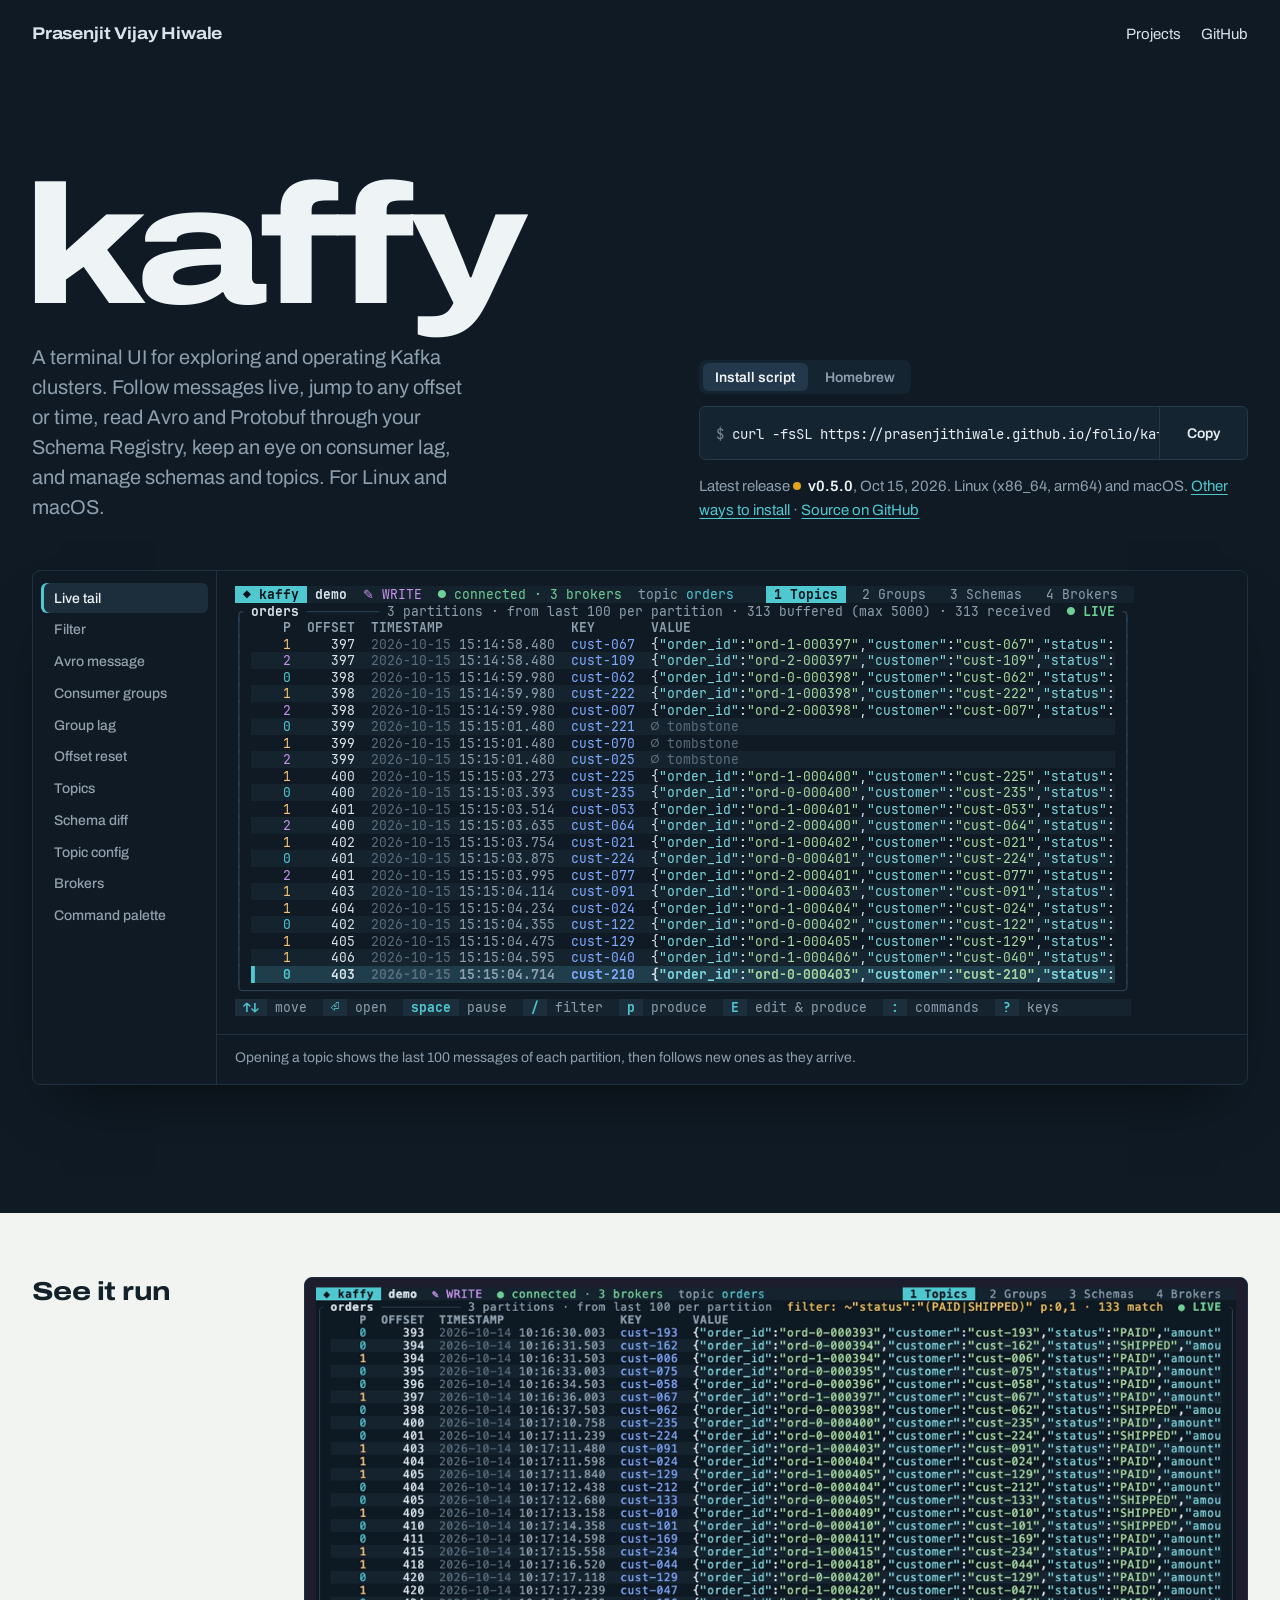
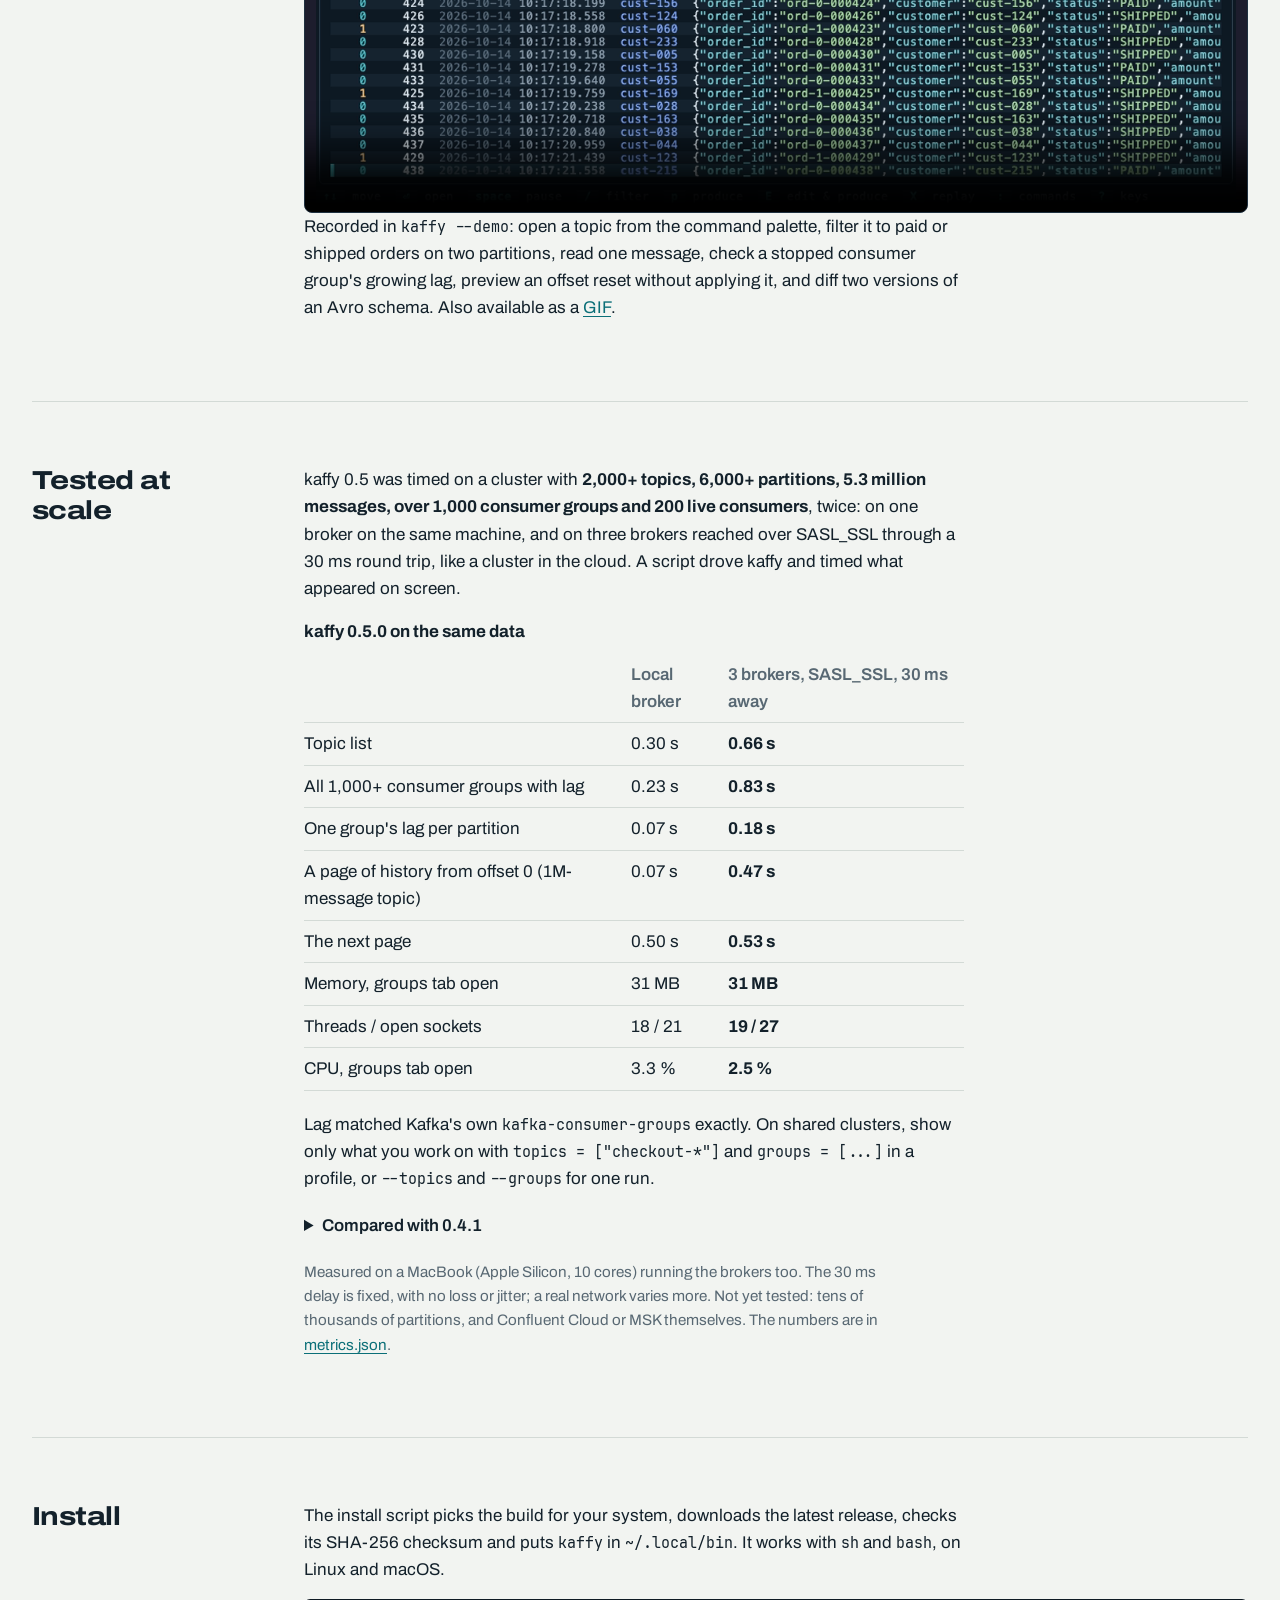
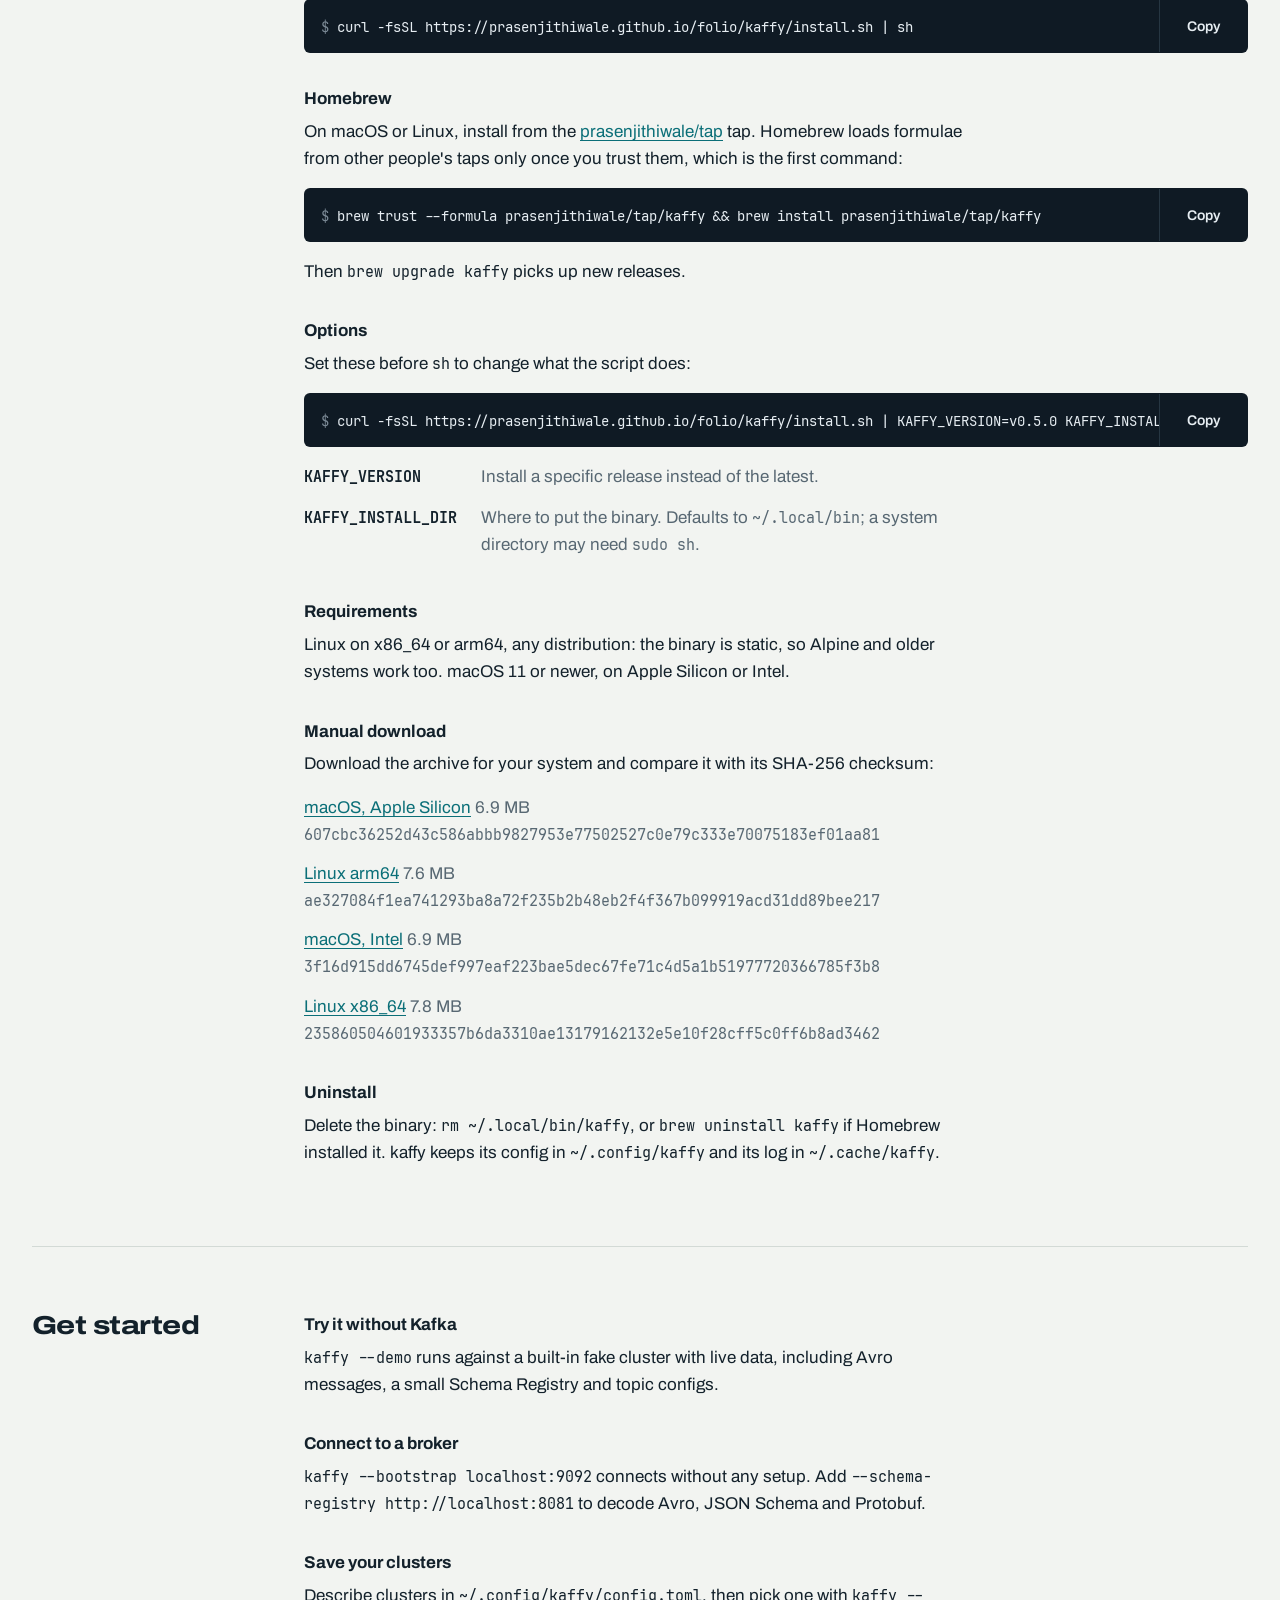
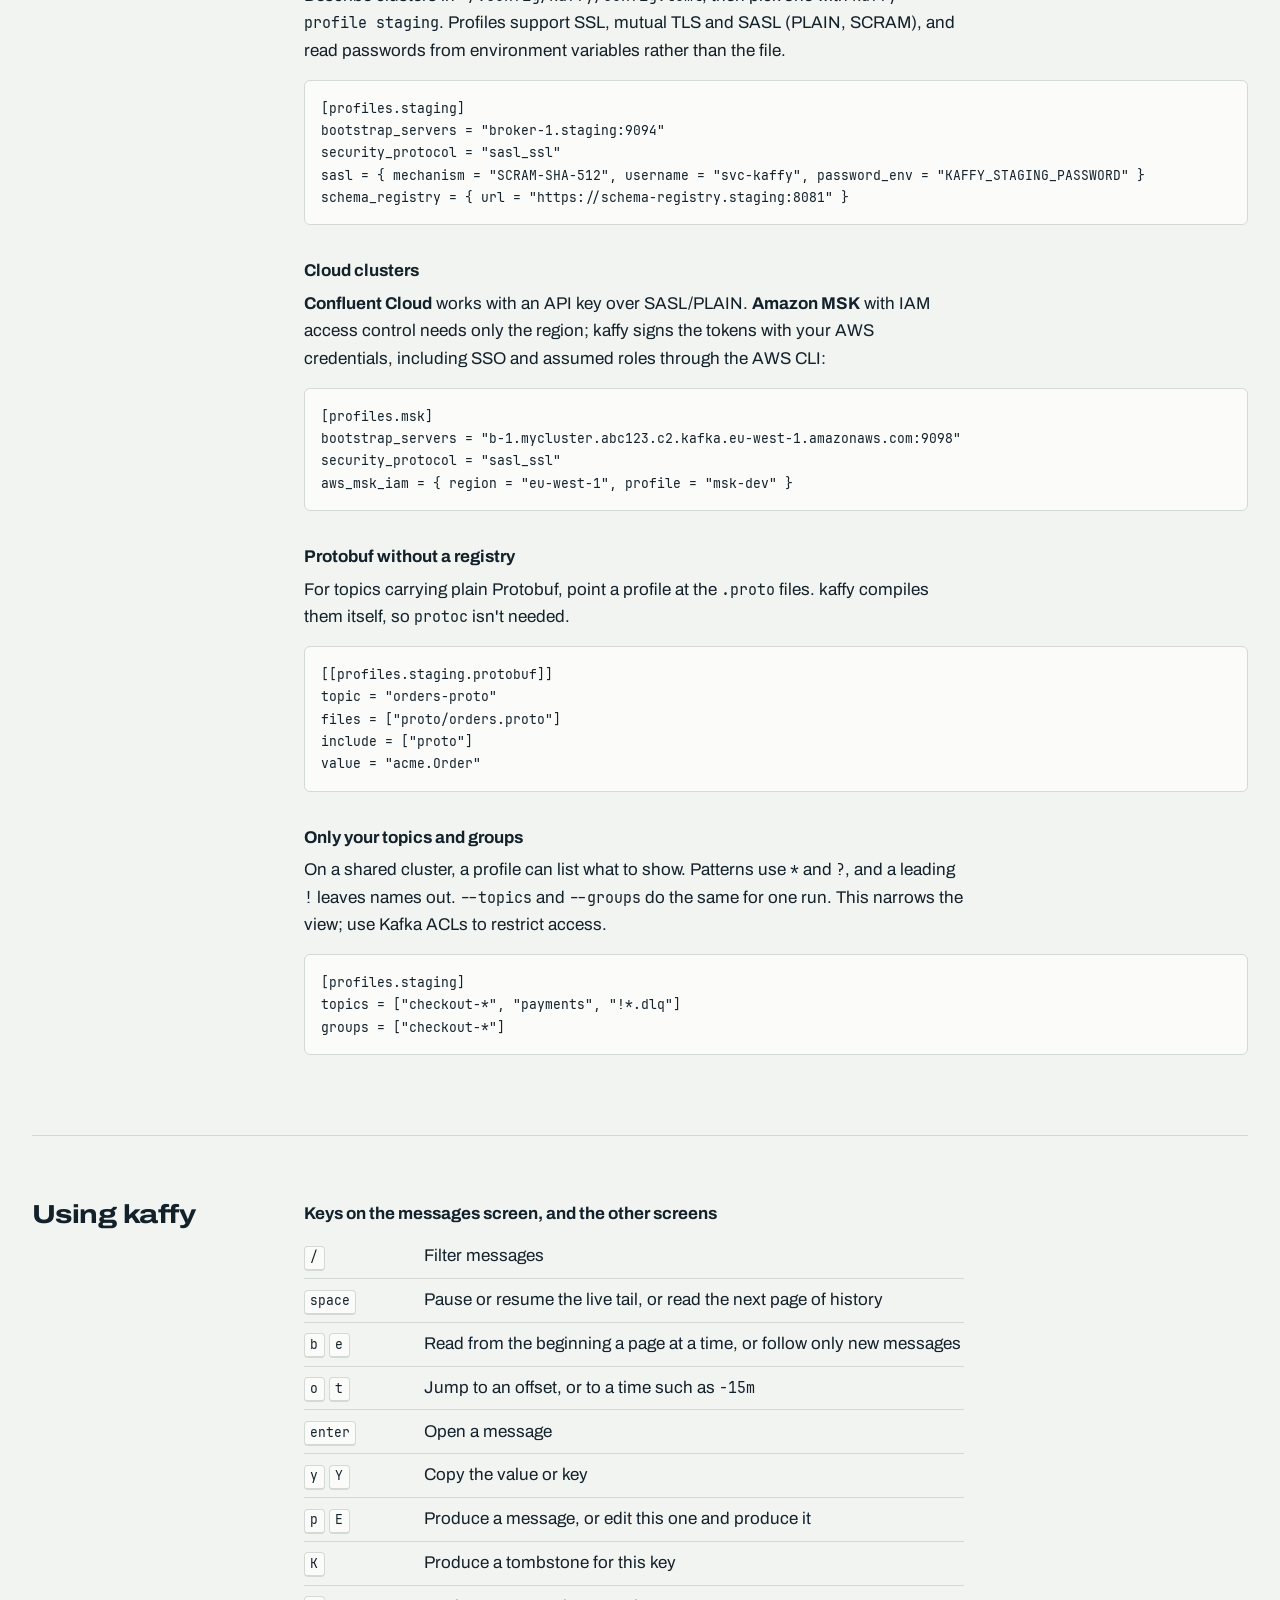
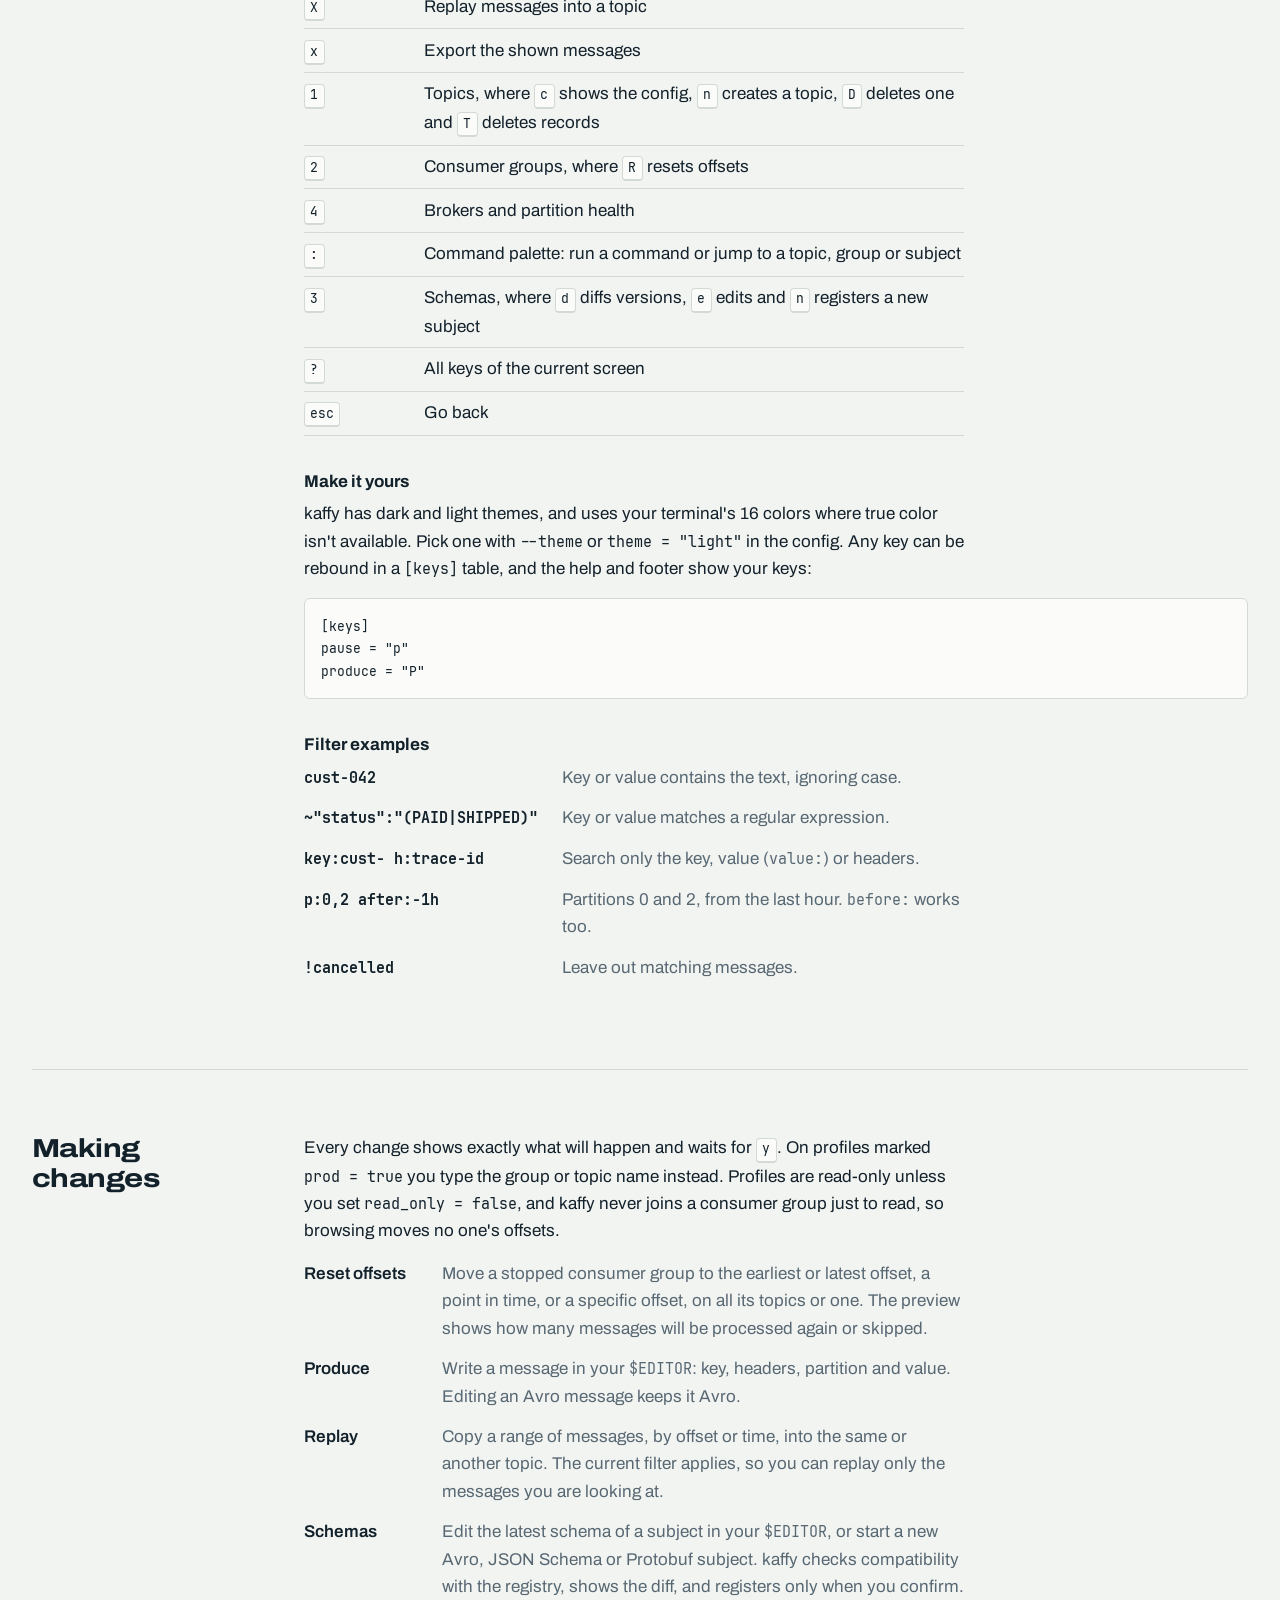
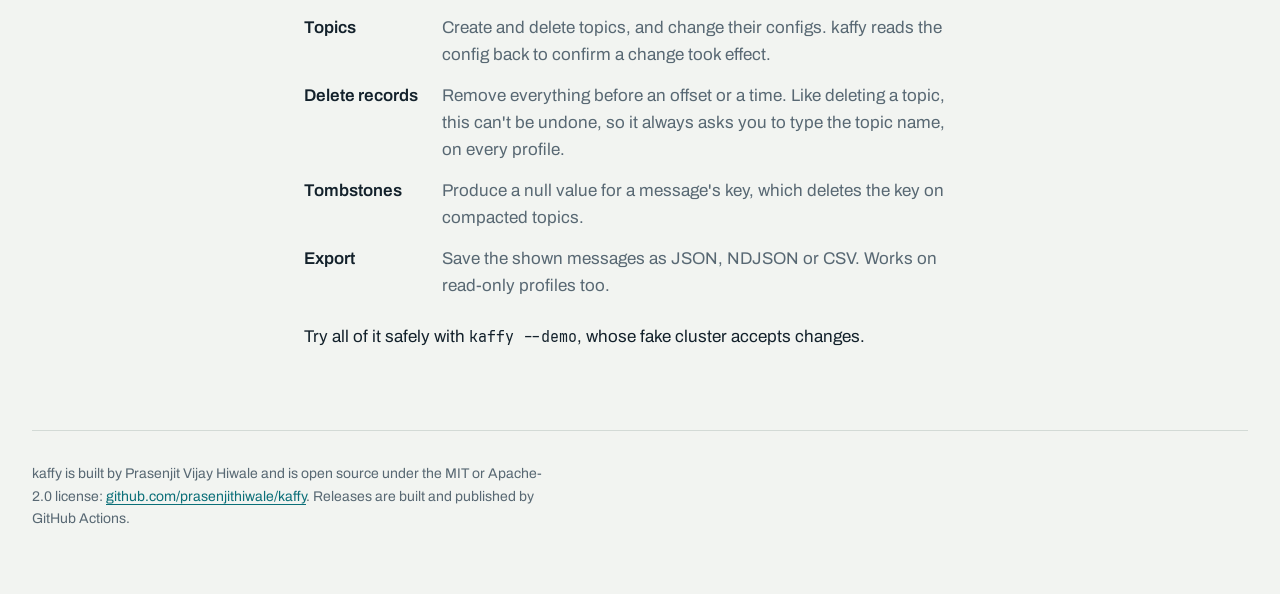
==== commit 29b60ea4: "kaffy: lead the performance section with absolute numbers Retitled "Tested at scale". The table now " ====
--- a/kaffy/index.html
+++ b/kaffy/index.html
@@ -415,31 +415,35 @@
     </section>
 
     <section class="wrap columns" id="performance" aria-labelledby="perf-title">
-      <h2 id="perf-title">Built for big clusters</h2>
+      <h2 id="perf-title">Tested at scale</h2>
       <div>
-        <p>kaffy 0.5 was stress-tested on one cluster with <strong>2,010 topics, 6,119 partitions, about 5.3 million messages, 1,050 consumer groups and 200 live consumers</strong>, with messages arriving throughout. The same scripted steps ran against 0.4.1 and 0.5.0 one after the other, and timed what appears on screen.</p>
+        <p>kaffy 0.5 was timed on a cluster with <strong>2,000+ topics, 6,000+ partitions, 5.3 million messages, over 1,000 consumer groups and 200 live consumers</strong>, twice: on one broker on the same machine, and on three brokers reached over SASL_SSL through a 30 ms round trip, like a cluster in the cloud. A script drove kaffy and timed what appeared on screen.</p>
         <table class="perf">
-          <caption>Same cluster, same steps</caption>
-          <thead><tr><th scope="col"></th><th scope="col">0.4.1</th><th scope="col">0.5.0</th></tr></thead>
+          <caption>kaffy 0.5.0 on the same data</caption>
+          <thead><tr><th scope="col"></th><th scope="col">Local broker</th><th scope="col">3 brokers, SASL_SSL, 30 ms away</th></tr></thead>
           <tbody>
-            <tr><th scope="row">Consumer group list with lag</th><td>never appeared in 400 s</td><td><strong>0.23 s</strong></td></tr>
-            <tr><th scope="row">CPU with the groups tab open</th><td>879 %</td><td><strong>3.3 %</strong></td></tr>
-            <tr><th scope="row">Threads / open sockets and files</th><td>3,440 / 6,685</td><td><strong>18 / 21</strong></td></tr>
-            <tr><th scope="row">Memory with the groups tab open</th><td>562 MB</td><td><strong>31 MB</strong></td></tr>
-            <tr><th scope="row">One group's lag per partition</th><td>never appeared in 120 s</td><td><strong>0.07 s</strong></td></tr>
-            <tr><th scope="row">“From the start” on a 1M-message topic</th><td>showed offset 91,926</td><td><strong>offset 0 on every partition</strong></td></tr>
-            <tr><th scope="row">“Jump to offset 50,000”</th><td>showed 91,277</td><td><strong>50,000</strong></td></tr>
-            <tr><th scope="row">Memory reading that topic</th><td>292 MB</td><td><strong>75 MB</strong></td></tr>
+            <tr><th scope="row">Topic list</th><td>0.30 s</td><td><strong>0.66 s</strong></td></tr>
+            <tr><th scope="row">All 1,000+ consumer groups with lag</th><td>0.23 s</td><td><strong>0.83 s</strong></td></tr>
+            <tr><th scope="row">One group's lag per partition</th><td>0.07 s</td><td><strong>0.18 s</strong></td></tr>
+            <tr><th scope="row">A page of history from offset 0 (1M-message topic)</th><td>0.07 s</td><td><strong>0.47 s</strong></td></tr>
+            <tr><th scope="row">The next page</th><td>0.50 s</td><td><strong>0.53 s</strong></td></tr>
+            <tr><th scope="row">Memory, groups tab open</th><td>31 MB</td><td><strong>31 MB</strong></td></tr>
+            <tr><th scope="row">Threads / open sockets</th><td>18 / 21</td><td><strong>19 / 27</strong></td></tr>
+            <tr><th scope="row">CPU, groups tab open</th><td>3.3 %</td><td><strong>2.5 %</strong></td></tr>
           </tbody>
         </table>
-        <div class="charts">
-          <img src="media/perf/groups-load.svg" alt="Time to see the full list of 1,050 consumer groups: 0.4.1 never showed it within 400 seconds, 0.5.0 took 0.23 seconds." width="720" height="118">
-          <img src="media/perf/groups-threads.svg" alt="Threads in the first minute with the groups tab open: 0.4.1 climbs past 1,700, 0.5.0 stays at 18." width="720" height="300">
-          <img src="media/perf/groups-cpu.svg" alt="CPU in the first minute with the groups tab open: 0.4.1 rises to about 900 percent, 0.5.0 stays near zero." width="720" height="300">
-          <img src="media/perf/messages-memory.svg" alt="Reading a 1M-message topic from the start: peak memory 292 MB on 0.4.1 and 75 MB on 0.5.0; average CPU 17.3 percent and 2.6 percent." width="720" height="180">
-        </div>
-        <p class="note">One Kafka 4 broker on the same Mac (Apple Silicon, 10 cores), so there was no network delay: on a remote cluster expect the times to be longer, but the gap to stay. The numbers are in <a href="media/perf/metrics.json">metrics.json</a>.</p>
-        <p>On shared clusters, show only what you work on with <code>topics = ["checkout-*"]</code> and <code>groups = [...]</code> in a profile, or <code>--topics</code> and <code>--groups</code> for one run.</p>
+        <p>Lag matched Kafka's own <code>kafka-consumer-groups</code> exactly. On shared clusters, show only what you work on with <code>topics = ["checkout-*"]</code> and <code>groups = [...]</code> in a profile, or <code>--topics</code> and <code>--groups</code> for one run.</p>
+        <details class="compare">
+          <summary>Compared with 0.4.1</summary>
+          <p>These tests found that 0.4.1 didn't scale: on the local broker it never showed the 1,050-group list (still empty after 400 s), used about 9 cores, 3,440 threads and 6,685 sockets, and jumped to the newest messages instead of the start of a big topic. 0.5.0 fixes all of it. The <a href="https://github.com/prasenjithiwale/kaffy/releases/tag/v0.5.0">release notes</a> have the details.</p>
+          <div class="charts">
+            <img src="media/perf/groups-load.svg" alt="Time to see the full list of 1,050 consumer groups: 0.4.1 never showed it within 400 seconds, 0.5.0 took 0.23 seconds." width="720" height="118" loading="lazy">
+            <img src="media/perf/groups-threads.svg" alt="Threads in the first minute with the groups tab open: 0.4.1 climbs past 1,700, 0.5.0 stays at 18." width="720" height="300" loading="lazy">
+            <img src="media/perf/groups-cpu.svg" alt="CPU in the first minute with the groups tab open: 0.4.1 rises to about 900 percent, 0.5.0 stays near zero." width="720" height="300" loading="lazy">
+            <img src="media/perf/messages-memory.svg" alt="Reading a 1M-message topic from the start: peak memory 292 MB on 0.4.1 and 75 MB on 0.5.0; average CPU 17.3 percent and 2.6 percent." width="720" height="180" loading="lazy">
+          </div>
+        </details>
+        <p class="note">Measured on a MacBook (Apple Silicon, 10 cores) running the brokers too. The 30 ms delay is fixed, with no loss or jitter; a real network varies more. Not yet tested: tens of thousands of partitions, and Confluent Cloud or MSK themselves. The numbers are in <a href="media/perf/metrics.json">metrics.json</a>.</p>
       </div>
     </section>
 
--- a/kaffy/kaffy.css
+++ b/kaffy/kaffy.css
@@ -166,3 +166,6 @@
 .charts { display: grid; gap: 1rem; margin: 0 0 1rem; max-width: 720px; }
 .charts img { display: block; width: 100%; height: auto; background: #fff; border: 1px solid var(--rule); border-radius: 8px; }
 .note { color: var(--muted); font-size: 0.95rem; }
+.compare { margin: 0 0 1rem; max-width: var(--measure); }
+.compare summary { cursor: pointer; font-weight: 600; padding: 0.25rem 0; }
+.compare[open] summary { margin-bottom: 0.5rem; }
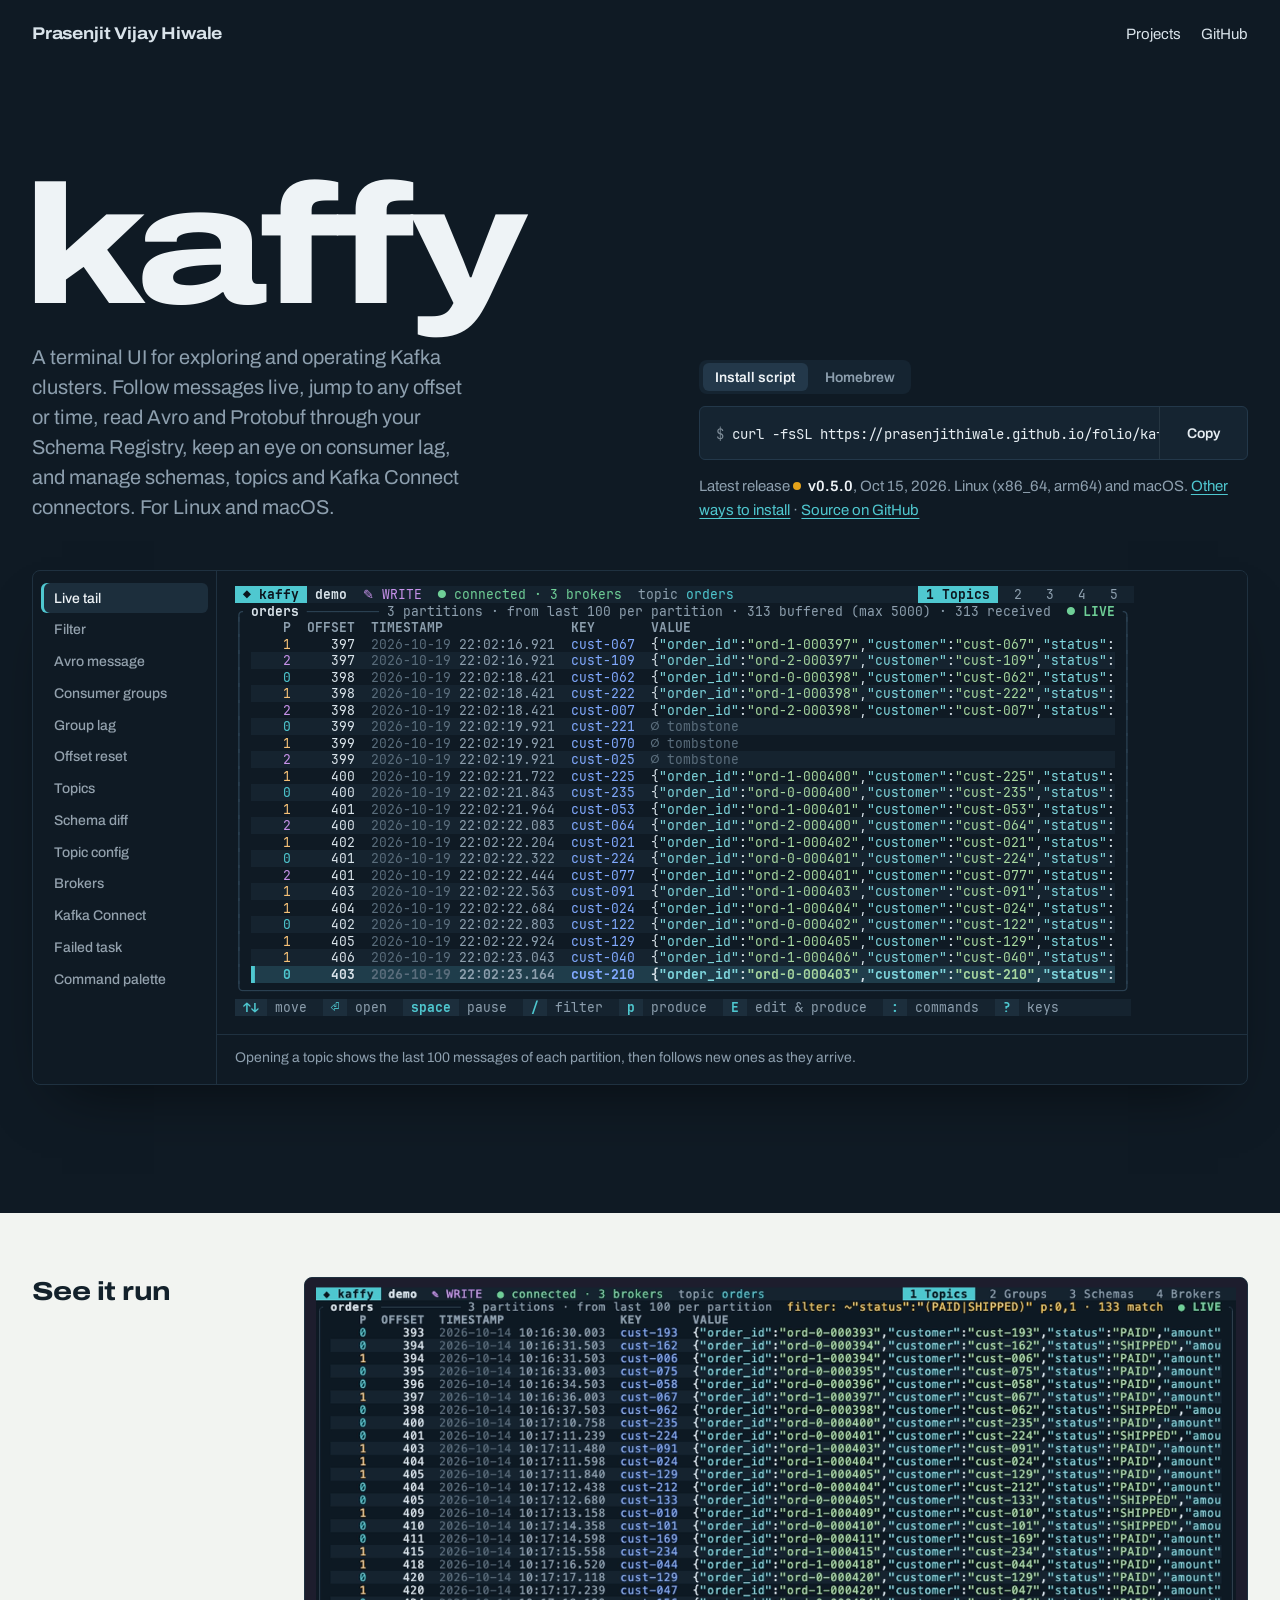
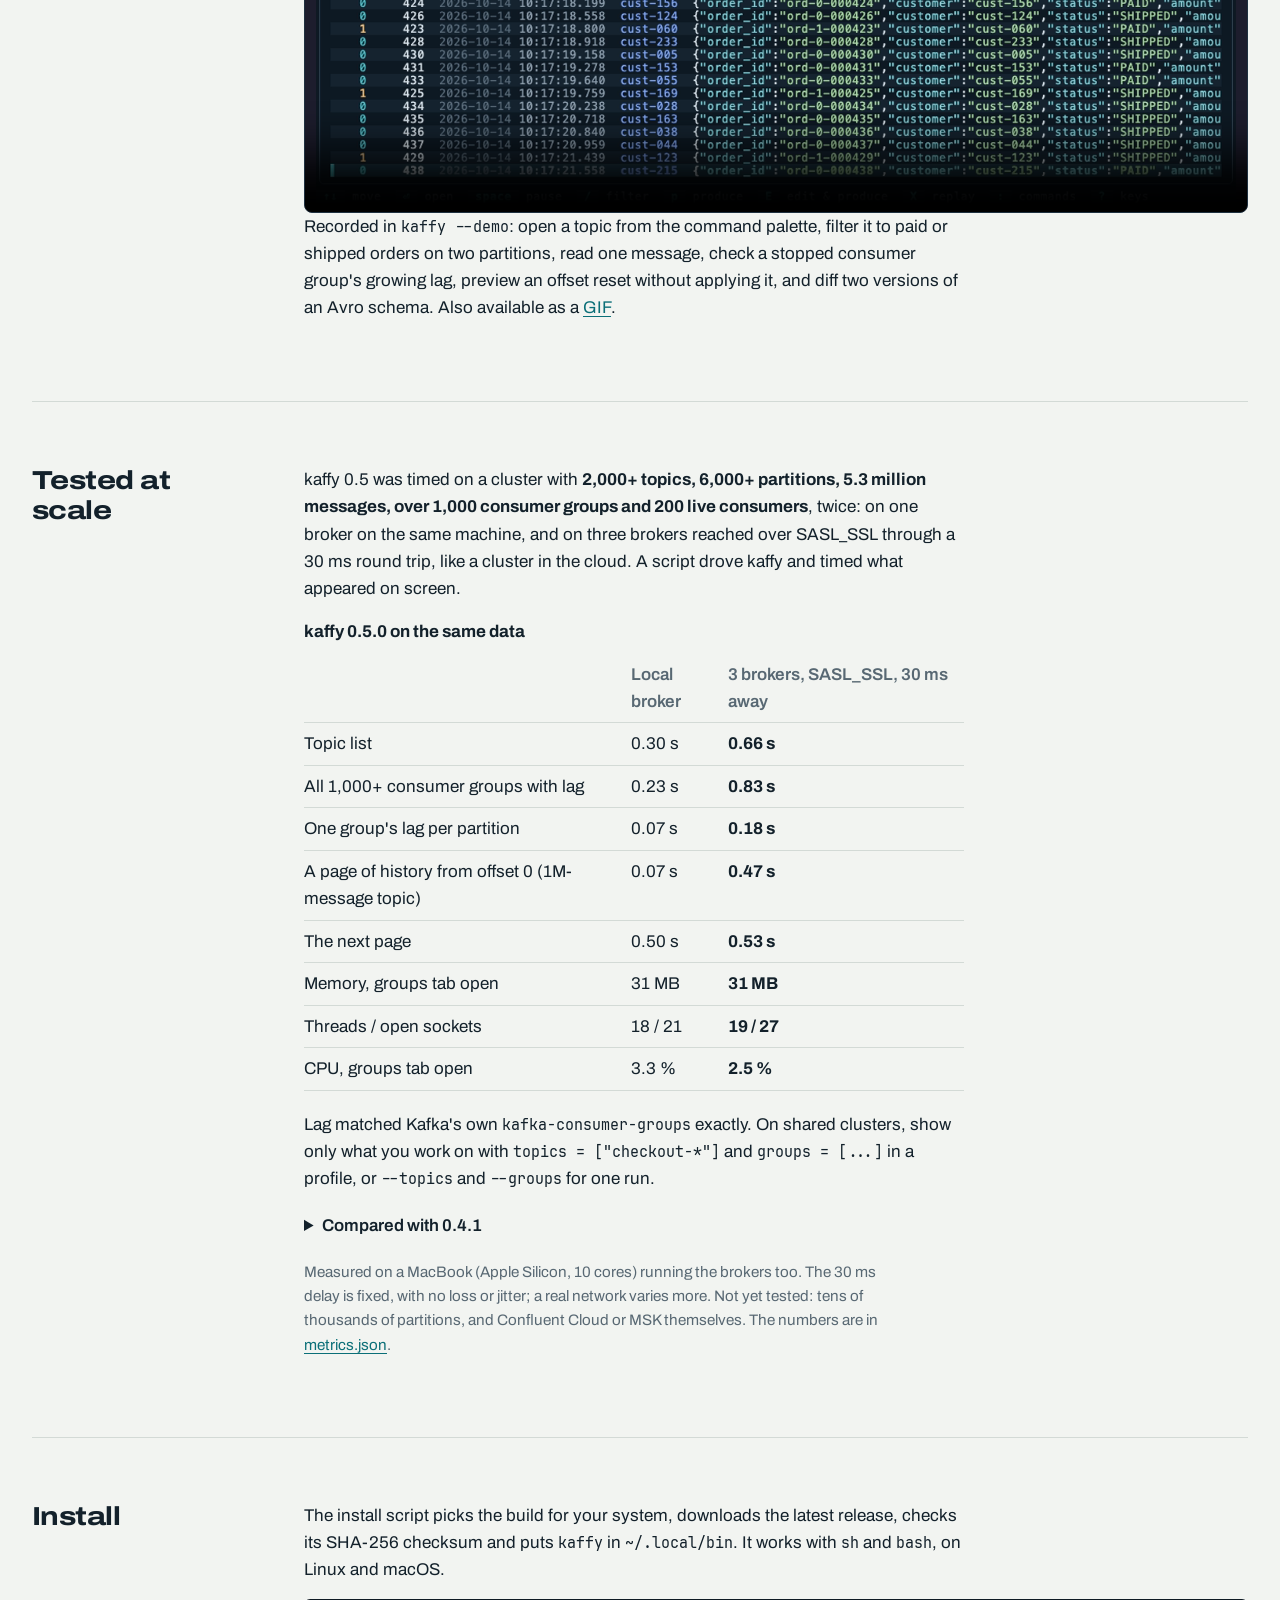
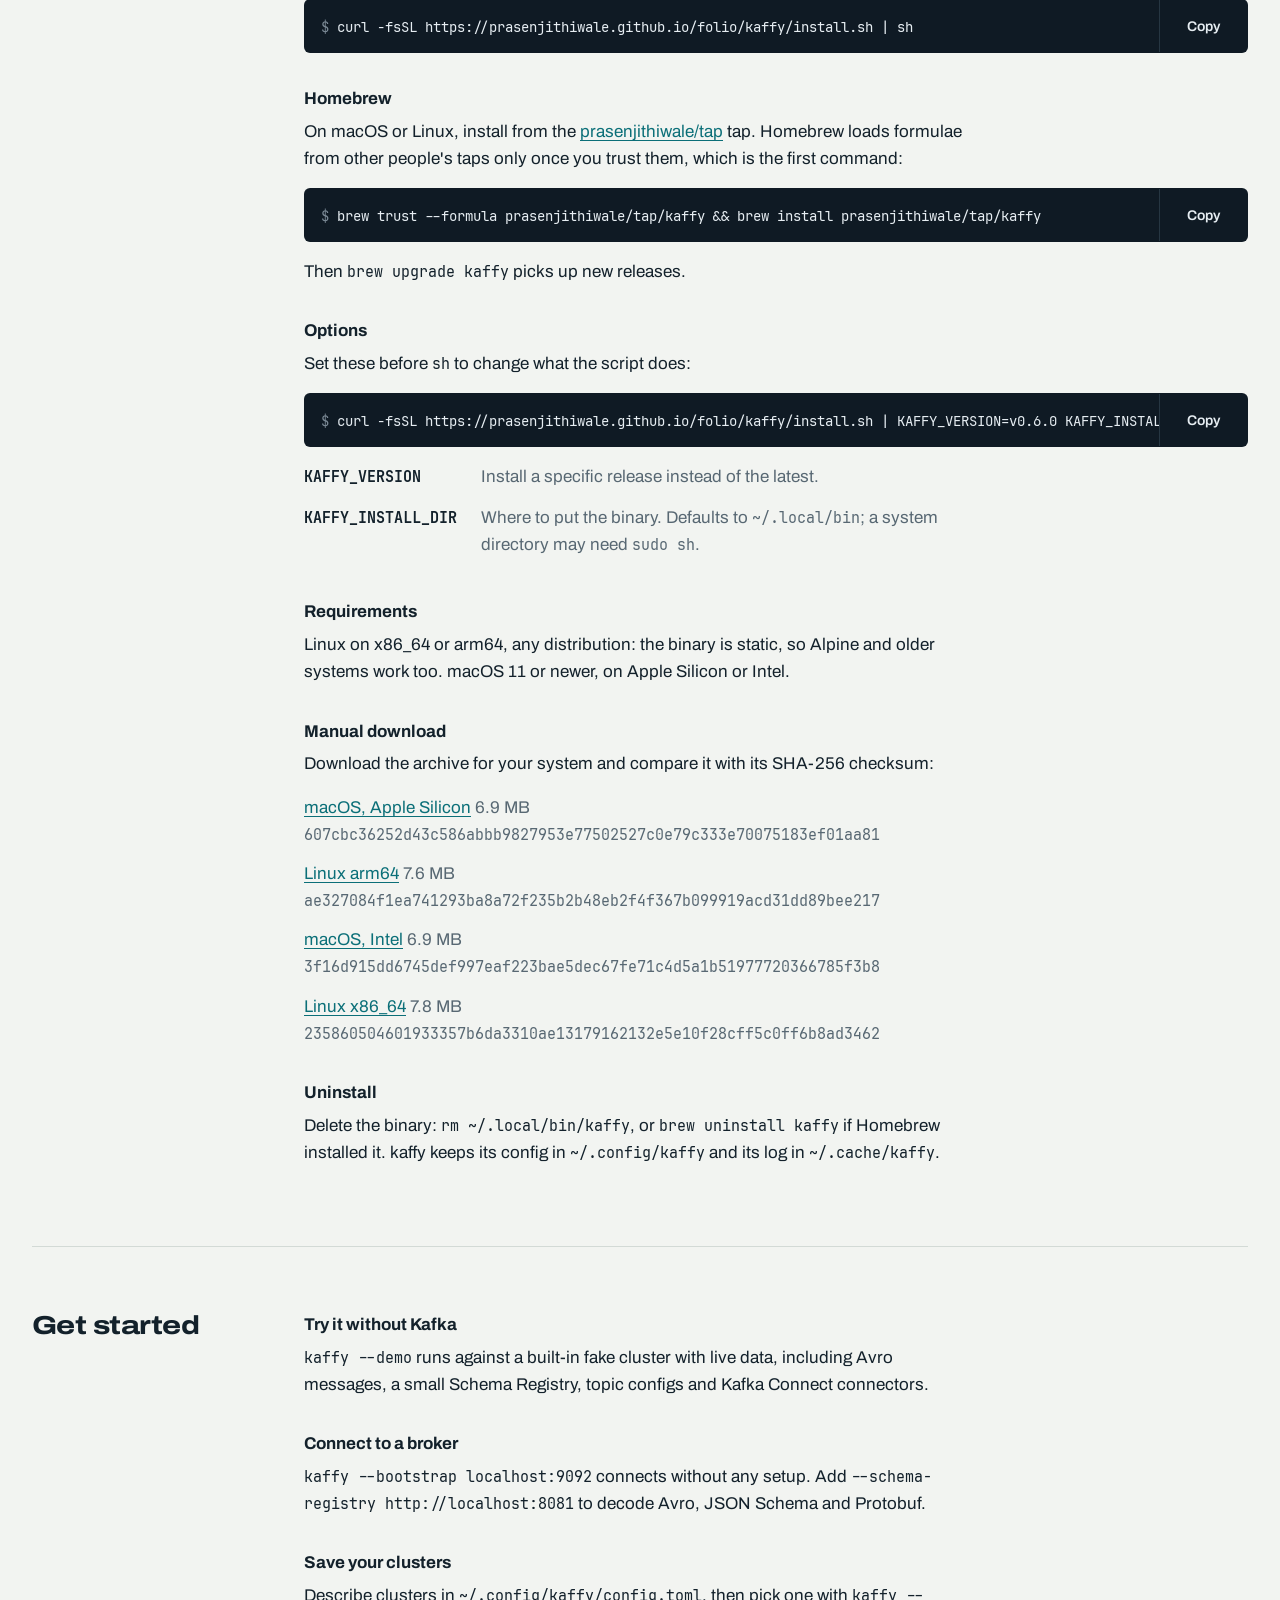
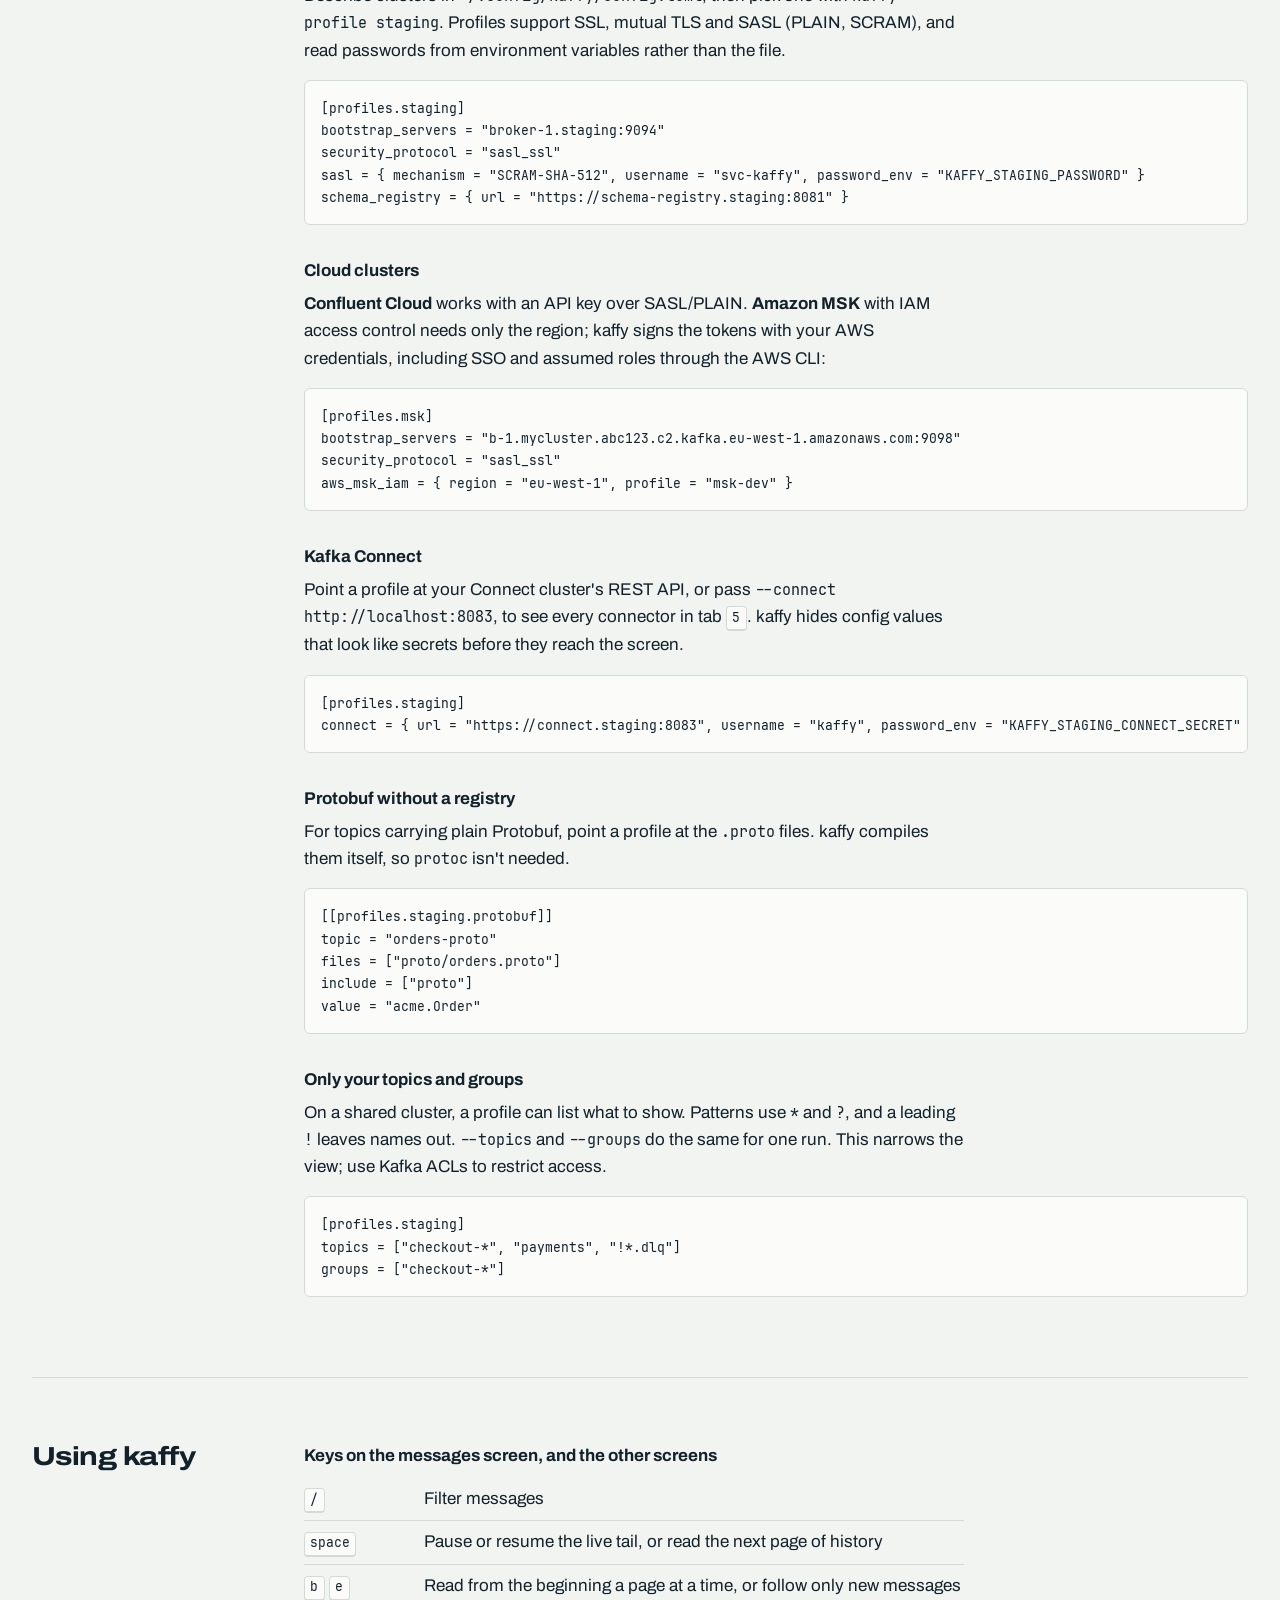
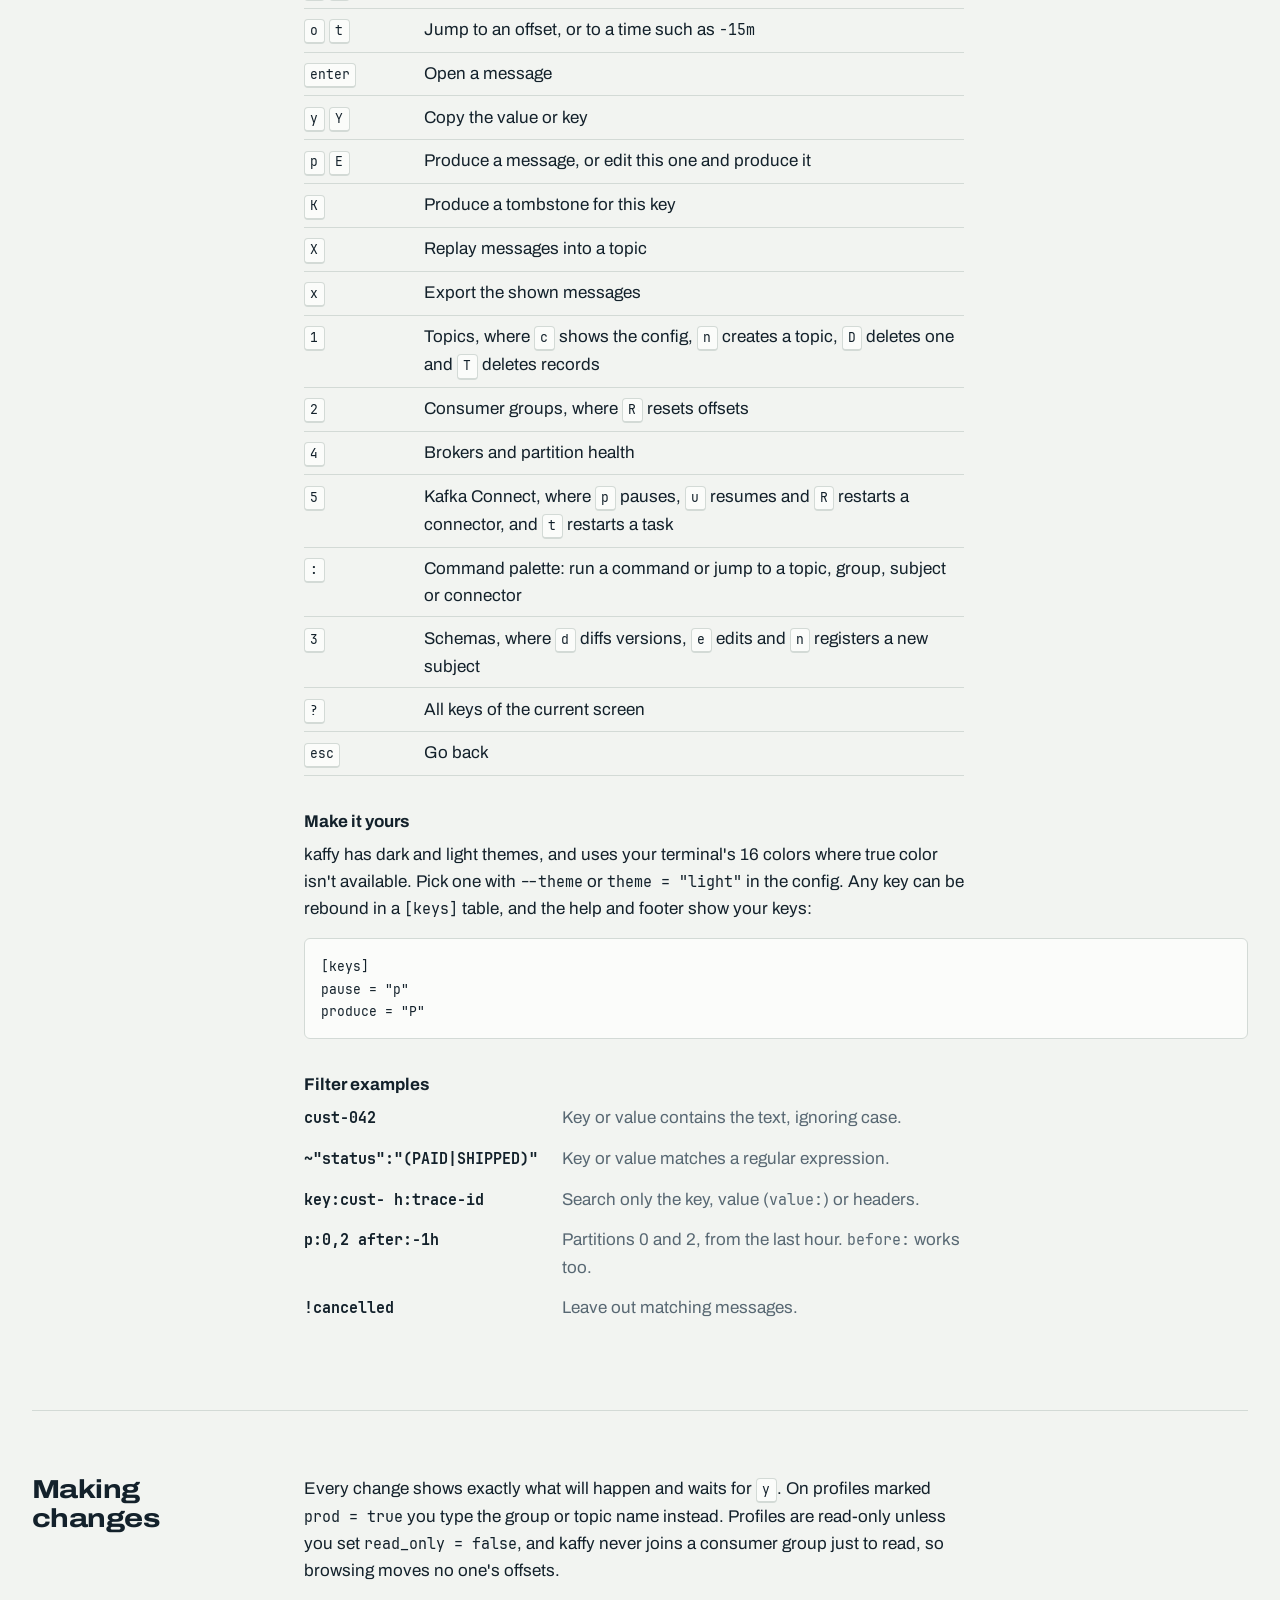
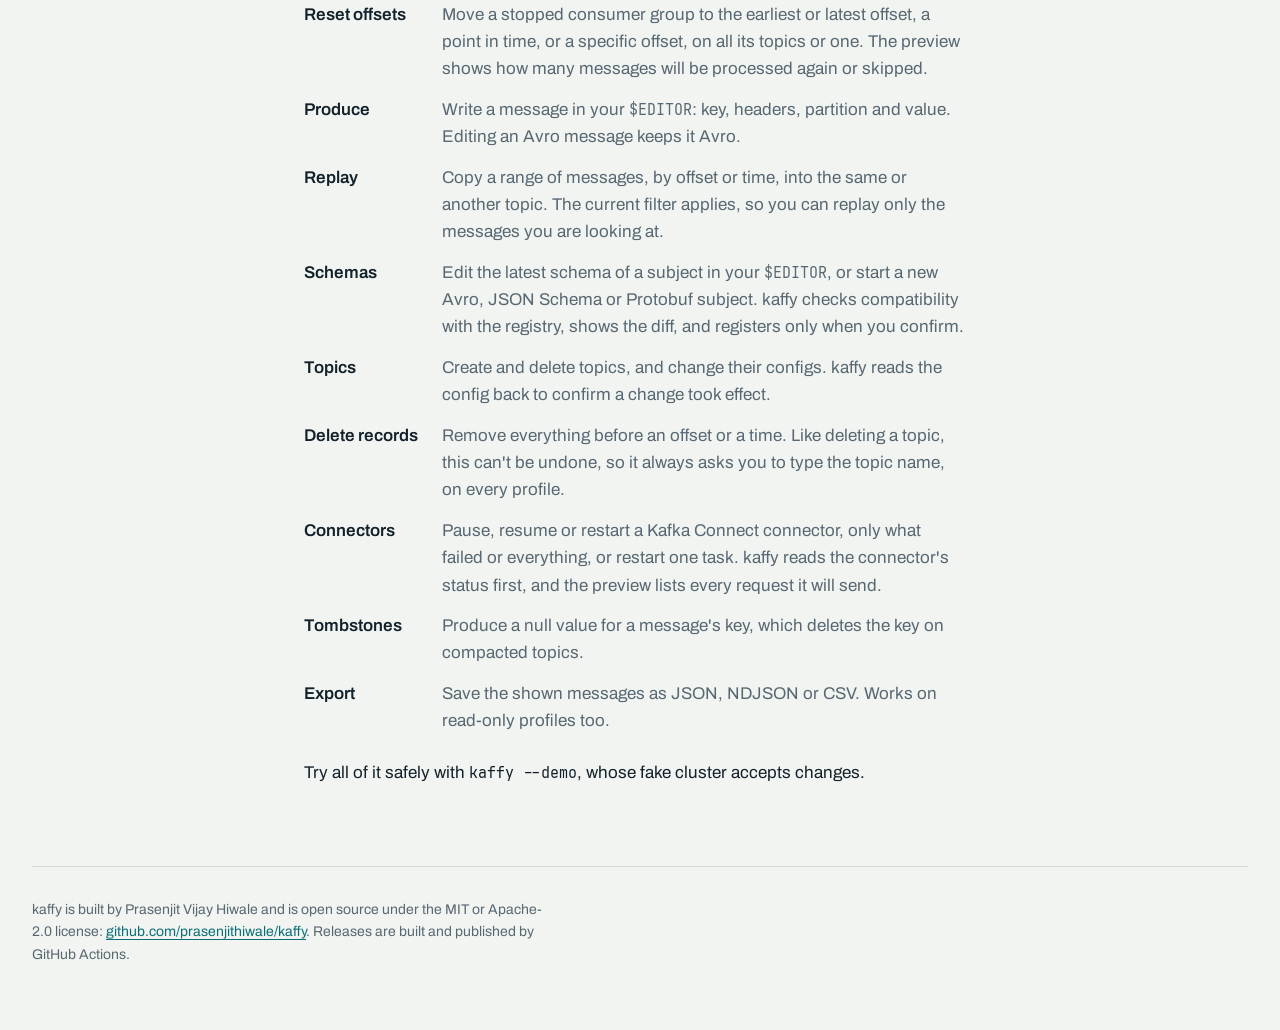
==== commit 9f5b6f1c: "kaffy 0.6.0: Kafka Connect screens, fresh screens Two new screens (the connector list and a connecto" ====
--- a/kaffy/index.html
+++ b/kaffy/index.html
@@ -4,7 +4,7 @@
   <meta charset="utf-8">
   <meta name="viewport" content="width=device-width, initial-scale=1">
   <title>kaffy: a terminal UI for Kafka</title>
-  <meta name="description" content="kaffy is a terminal UI for exploring and operating Kafka clusters: follow messages live, seek by offset or time, filter, decode Avro and Protobuf, watch consumer lag, reset offsets, produce and replay messages, browse the Schema Registry, administer topics and check broker health. For Linux and macOS.">
+  <meta name="description" content="kaffy is a terminal UI for exploring and operating Kafka clusters: follow messages live, seek by offset or time, filter, decode Avro and Protobuf, watch consumer lag, reset offsets, produce and replay messages, browse the Schema Registry, administer topics, check broker health and run Kafka Connect connectors. For Linux and macOS.">
   <meta property="og:title" content="kaffy: a terminal UI for Kafka">
   <meta property="og:description" content="Follow Kafka messages live, decode Avro and Protobuf, watch consumer lag and make changes safely, from your terminal.">
   <meta property="og:image" content="https://prasenjithiwale.github.io/folio/kaffy/media/social-preview.png">
@@ -33,7 +33,7 @@
      <div class="wrap hero">
       <div class="hero-text">
         <h1 class="display" id="title">kaffy</h1>
-        <p class="lede">A terminal UI for exploring and operating Kafka clusters. Follow messages live, jump to any offset or time, read Avro and Protobuf through your Schema Registry, keep an eye on consumer lag, and manage schemas and topics. For Linux and macOS.</p>
+        <p class="lede">A terminal UI for exploring and operating Kafka clusters. Follow messages live, jump to any offset or time, read Avro and Protobuf through your Schema Registry, keep an eye on consumer lag, and manage schemas, topics and Kafka Connect connectors. For Linux and macOS.</p>
       </div>
       <div class="hero-install">
         <div class="switch" role="tablist" aria-label="Install with">
@@ -70,75 +70,77 @@
           <button role="tab" id="tab-schema-diff" aria-controls="panel-schema-diff" aria-selected="false" tabindex="-1">Schema diff</button>
           <button role="tab" id="tab-config" aria-controls="panel-config" aria-selected="false" tabindex="-1">Topic config</button>
           <button role="tab" id="tab-brokers" aria-controls="panel-brokers" aria-selected="false" tabindex="-1">Brokers</button>
+          <button role="tab" id="tab-connect" aria-controls="panel-connect" aria-selected="false" tabindex="-1">Kafka Connect</button>
+          <button role="tab" id="tab-connector" aria-controls="panel-connector" aria-selected="false" tabindex="-1">Failed task</button>
           <button role="tab" id="tab-palette" aria-controls="panel-palette" aria-selected="false" tabindex="-1">Command palette</button>
         </div>
         <div role="tabpanel" id="panel-messages" aria-labelledby="tab-messages">
-          <div class="terminal-screen"><pre class="tui" aria-label="kaffy screen: Live tail"><span class="b" style="color:#0b141c;background:#4fc8d0"> ◆ kaffy </span><span style="color:#d9e3ea;background:#15232f"> </span><span class="b" style="color:#d9e3ea;background:#15232f">demo</span><span style="color:#5a6d7c;background:#15232f">  </span><span style="color:#c792ea;background:#15232f">✎ WRITE</span><span style="color:#5a6d7c;background:#15232f">  </span><span style="color:#6fcf97;background:#15232f">● connected · 3 brokers</span><span style="color:#5a6d7c;background:#15232f">  </span><span style="color:#8d9fae;background:#15232f">topic </span><span style="color:#4fc8d0;background:#15232f">orders</span><span style="color:#d9e3ea;background:#15232f">    </span><span class="b" style="color:#0b141c;background:#4fc8d0"> 1 Topics </span><span style="color:#d9e3ea;background:#15232f"> </span><span style="color:#8d9fae;background:#15232f"> 2 Groups </span><span style="color:#d9e3ea;background:#15232f"> </span><span style="color:#8d9fae;background:#15232f"> 3 Schemas </span><span style="color:#d9e3ea;background:#15232f"> </span><span style="color:#8d9fae;background:#15232f"> 4 Brokers </span><span style="color:#d9e3ea;background:#15232f"> </span>
+          <div class="terminal-screen"><pre class="tui" aria-label="kaffy screen: Live tail"><span class="b" style="color:#0b141c;background:#4fc8d0"> ◆ kaffy </span><span style="color:#d9e3ea;background:#15232f"> </span><span class="b" style="color:#d9e3ea;background:#15232f">demo</span><span style="color:#5a6d7c;background:#15232f">  </span><span style="color:#c792ea;background:#15232f">✎ WRITE</span><span style="color:#5a6d7c;background:#15232f">  </span><span style="color:#6fcf97;background:#15232f">● connected · 3 brokers</span><span style="color:#5a6d7c;background:#15232f">  </span><span style="color:#8d9fae;background:#15232f">topic </span><span style="color:#4fc8d0;background:#15232f">orders</span><span style="color:#d9e3ea;background:#15232f">                       </span><span class="b" style="color:#0b141c;background:#4fc8d0"> 1 Topics </span><span style="color:#d9e3ea;background:#15232f"> </span><span style="color:#8d9fae;background:#15232f"> 2 </span><span style="color:#d9e3ea;background:#15232f"> </span><span style="color:#8d9fae;background:#15232f"> 3 </span><span style="color:#d9e3ea;background:#15232f"> </span><span style="color:#8d9fae;background:#15232f"> 4 </span><span style="color:#d9e3ea;background:#15232f"> </span><span style="color:#8d9fae;background:#15232f"> 5 </span><span style="color:#d9e3ea;background:#15232f"> </span>
 <span style="color:#2b4152">╭ </span><span class="b" style="color:#d9e3ea">orders</span><span style="color:#2b4152"> ─────────</span><span style="color:#8d9fae"> 3 partitions · from last 100 per partition · 313 buffered (max 5000) · 313 received </span><span class="b" style="color:#6fcf97"> ● LIVE </span><span style="color:#2b4152">╮</span>
 <span style="color:#2b4152">│</span><span style="color:#d9e3ea"> </span><span class="b" style="color:#8d9fae">    P  OFFSET  TIMESTAMP                KEY       VALUE                                                     </span><span style="color:#d9e3ea"> </span><span style="color:#2b4152">│</span>
-<span style="color:#2b4152">│</span><span style="color:#d9e3ea">   </span><span style="color:#f6c177">  1</span><span style="color:#d9e3ea">     397  </span><span style="color:#5a6d7c">2026-10-15 </span><span style="color:#8d9fae">15:14:58.480</span><span style="color:#d9e3ea">  </span><span style="color:#82aaff">cust-067</span><span style="color:#d9e3ea">  {</span><span style="color:#7fd6dd">&quot;order_id&quot;</span><span style="color:#d9e3ea">:</span><span style="color:#a8d8a0">&quot;ord-1-000397&quot;</span><span style="color:#d9e3ea">,</span><span style="color:#7fd6dd">&quot;customer&quot;</span><span style="color:#d9e3ea">:</span><span style="color:#a8d8a0">&quot;cust-067&quot;</span><span style="color:#d9e3ea">,</span><span style="color:#7fd6dd">&quot;status&quot;</span><span style="color:#d9e3ea">: </span><span style="color:#2b4152">│</span>
-<span style="color:#2b4152">│</span><span style="color:#d9e3ea"> </span><span style="color:#d9e3ea;background:#15232f">  </span><span style="color:#c792ea;background:#15232f">  2</span><span style="color:#d9e3ea;background:#15232f">     397  </span><span style="color:#5a6d7c;background:#15232f">2026-10-15 </span><span style="color:#8d9fae;background:#15232f">15:14:58.480</span><span style="color:#d9e3ea;background:#15232f">  </span><span style="color:#82aaff;background:#15232f">cust-109</span><span style="color:#d9e3ea;background:#15232f">  {</span><span style="color:#7fd6dd;background:#15232f">&quot;order_id&quot;</span><span style="color:#d9e3ea;background:#15232f">:</span><span style="color:#a8d8a0;background:#15232f">&quot;ord-2-000397&quot;</span><span style="color:#d9e3ea;background:#15232f">,</span><span style="color:#7fd6dd;background:#15232f">&quot;customer&quot;</span><span style="color:#d9e3ea;background:#15232f">:</span><span style="color:#a8d8a0;background:#15232f">&quot;cust-109&quot;</span><span style="color:#d9e3ea;background:#15232f">,</span><span style="color:#7fd6dd;background:#15232f">&quot;status&quot;</span><span style="color:#d9e3ea;background:#15232f">:</span><span style="color:#d9e3ea"> </span><span style="color:#2b4152">│</span>
-<span style="color:#2b4152">│</span><span style="color:#d9e3ea">   </span><span style="color:#4fc8d0">  0</span><span style="color:#d9e3ea">     398  </span><span style="color:#5a6d7c">2026-10-15 </span><span style="color:#8d9fae">15:14:59.980</span><span style="color:#d9e3ea">  </span><span style="color:#82aaff">cust-062</span><span style="color:#d9e3ea">  {</span><span style="color:#7fd6dd">&quot;order_id&quot;</span><span style="color:#d9e3ea">:</span><span style="color:#a8d8a0">&quot;ord-0-000398&quot;</span><span style="color:#d9e3ea">,</span><span style="color:#7fd6dd">&quot;customer&quot;</span><span style="color:#d9e3ea">:</span><span style="color:#a8d8a0">&quot;cust-062&quot;</span><span style="color:#d9e3ea">,</span><span style="color:#7fd6dd">&quot;status&quot;</span><span style="color:#d9e3ea">: </span><span style="color:#2b4152">│</span>
-<span style="color:#2b4152">│</span><span style="color:#d9e3ea"> </span><span style="color:#d9e3ea;background:#15232f">  </span><span style="color:#f6c177;background:#15232f">  1</span><span style="color:#d9e3ea;background:#15232f">     398  </span><span style="color:#5a6d7c;background:#15232f">2026-10-15 </span><span style="color:#8d9fae;background:#15232f">15:14:59.980</span><span style="color:#d9e3ea;background:#15232f">  </span><span style="color:#82aaff;background:#15232f">cust-222</span><span style="color:#d9e3ea;background:#15232f">  {</span><span style="color:#7fd6dd;background:#15232f">&quot;order_id&quot;</span><span style="color:#d9e3ea;background:#15232f">:</span><span style="color:#a8d8a0;background:#15232f">&quot;ord-1-000398&quot;</span><span style="color:#d9e3ea;background:#15232f">,</span><span style="color:#7fd6dd;background:#15232f">&quot;customer&quot;</span><span style="color:#d9e3ea;background:#15232f">:</span><span style="color:#a8d8a0;background:#15232f">&quot;cust-222&quot;</span><span style="color:#d9e3ea;background:#15232f">,</span><span style="color:#7fd6dd;background:#15232f">&quot;status&quot;</span><span style="color:#d9e3ea;background:#15232f">:</span><span style="color:#d9e3ea"> </span><span style="color:#2b4152">│</span>
-<span style="color:#2b4152">│</span><span style="color:#d9e3ea">   </span><span style="color:#c792ea">  2</span><span style="color:#d9e3ea">     398  </span><span style="color:#5a6d7c">2026-10-15 </span><span style="color:#8d9fae">15:14:59.980</span><span style="color:#d9e3ea">  </span><span style="color:#82aaff">cust-007</span><span style="color:#d9e3ea">  {</span><span style="color:#7fd6dd">&quot;order_id&quot;</span><span style="color:#d9e3ea">:</span><span style="color:#a8d8a0">&quot;ord-2-000398&quot;</span><span style="color:#d9e3ea">,</span><span style="color:#7fd6dd">&quot;customer&quot;</span><span style="color:#d9e3ea">:</span><span style="color:#a8d8a0">&quot;cust-007&quot;</span><span style="color:#d9e3ea">,</span><span style="color:#7fd6dd">&quot;status&quot;</span><span style="color:#d9e3ea">: </span><span style="color:#2b4152">│</span>
-<span style="color:#2b4152">│</span><span style="color:#d9e3ea"> </span><span style="color:#d9e3ea;background:#15232f">  </span><span style="color:#4fc8d0;background:#15232f">  0</span><span style="color:#d9e3ea;background:#15232f">     399  </span><span style="color:#5a6d7c;background:#15232f">2026-10-15 </span><span style="color:#8d9fae;background:#15232f">15:15:01.480</span><span style="color:#d9e3ea;background:#15232f">  </span><span style="color:#82aaff;background:#15232f">cust-221</span><span style="color:#d9e3ea;background:#15232f">  </span><span class="i" style="color:#5a6d7c;background:#15232f">∅ tombstone                                               </span><span style="color:#d9e3ea"> </span><span style="color:#2b4152">│</span>
-<span style="color:#2b4152">│</span><span style="color:#d9e3ea">   </span><span style="color:#f6c177">  1</span><span style="color:#d9e3ea">     399  </span><span style="color:#5a6d7c">2026-10-15 </span><span style="color:#8d9fae">15:15:01.480</span><span style="color:#d9e3ea">  </span><span style="color:#82aaff">cust-070</span><span style="color:#d9e3ea">  </span><span class="i" style="color:#5a6d7c">∅ tombstone                                               </span><span style="color:#d9e3ea"> </span><span style="color:#2b4152">│</span>
-<span style="color:#2b4152">│</span><span style="color:#d9e3ea"> </span><span style="color:#d9e3ea;background:#15232f">  </span><span style="color:#c792ea;background:#15232f">  2</span><span style="color:#d9e3ea;background:#15232f">     399  </span><span style="color:#5a6d7c;background:#15232f">2026-10-15 </span><span style="color:#8d9fae;background:#15232f">15:15:01.480</span><span style="color:#d9e3ea;background:#15232f">  </span><span style="color:#82aaff;background:#15232f">cust-025</span><span style="color:#d9e3ea;background:#15232f">  </span><span class="i" style="color:#5a6d7c;background:#15232f">∅ tombstone                                               </span><span style="color:#d9e3ea"> </span><span style="color:#2b4152">│</span>
-<span style="color:#2b4152">│</span><span style="color:#d9e3ea">   </span><span style="color:#f6c177">  1</span><span style="color:#d9e3ea">     400  </span><span style="color:#5a6d7c">2026-10-15 </span><span style="color:#8d9fae">15:15:03.273</span><span style="color:#d9e3ea">  </span><span style="color:#82aaff">cust-225</span><span style="color:#d9e3ea">  {</span><span style="color:#7fd6dd">&quot;order_id&quot;</span><span style="color:#d9e3ea">:</span><span style="color:#a8d8a0">&quot;ord-1-000400&quot;</span><span style="color:#d9e3ea">,</span><span style="color:#7fd6dd">&quot;customer&quot;</span><span style="color:#d9e3ea">:</span><span style="color:#a8d8a0">&quot;cust-225&quot;</span><span style="color:#d9e3ea">,</span><span style="color:#7fd6dd">&quot;status&quot;</span><span style="color:#d9e3ea">: </span><span style="color:#2b4152">│</span>
-<span style="color:#2b4152">│</span><span style="color:#d9e3ea"> </span><span style="color:#d9e3ea;background:#15232f">  </span><span style="color:#4fc8d0;background:#15232f">  0</span><span style="color:#d9e3ea;background:#15232f">     400  </span><span style="color:#5a6d7c;background:#15232f">2026-10-15 </span><span style="color:#8d9fae;background:#15232f">15:15:03.393</span><span style="color:#d9e3ea;background:#15232f">  </span><span style="color:#82aaff;background:#15232f">cust-235</span><span style="color:#d9e3ea;background:#15232f">  {</span><span style="color:#7fd6dd;background:#15232f">&quot;order_id&quot;</span><span style="color:#d9e3ea;background:#15232f">:</span><span style="color:#a8d8a0;background:#15232f">&quot;ord-0-000400&quot;</span><span style="color:#d9e3ea;background:#15232f">,</span><span style="color:#7fd6dd;background:#15232f">&quot;customer&quot;</span><span style="color:#d9e3ea;background:#15232f">:</span><span style="color:#a8d8a0;background:#15232f">&quot;cust-235&quot;</span><span style="color:#d9e3ea;background:#15232f">,</span><span style="color:#7fd6dd;background:#15232f">&quot;status&quot;</span><span style="color:#d9e3ea;background:#15232f">:</span><span style="color:#d9e3ea"> </span><span style="color:#2b4152">│</span>
-<span style="color:#2b4152">│</span><span style="color:#d9e3ea">   </span><span style="color:#f6c177">  1</span><span style="color:#d9e3ea">     401  </span><span style="color:#5a6d7c">2026-10-15 </span><span style="color:#8d9fae">15:15:03.514</span><span style="color:#d9e3ea">  </span><span style="color:#82aaff">cust-053</span><span style="color:#d9e3ea">  {</span><span style="color:#7fd6dd">&quot;order_id&quot;</span><span style="color:#d9e3ea">:</span><span style="color:#a8d8a0">&quot;ord-1-000401&quot;</span><span style="color:#d9e3ea">,</span><span style="color:#7fd6dd">&quot;customer&quot;</span><span style="color:#d9e3ea">:</span><span style="color:#a8d8a0">&quot;cust-053&quot;</span><span style="color:#d9e3ea">,</span><span style="color:#7fd6dd">&quot;status&quot;</span><span style="color:#d9e3ea">: </span><span style="color:#2b4152">│</span>
-<span style="color:#2b4152">│</span><span style="color:#d9e3ea"> </span><span style="color:#d9e3ea;background:#15232f">  </span><span style="color:#c792ea;background:#15232f">  2</span><span style="color:#d9e3ea;background:#15232f">     400  </span><span style="color:#5a6d7c;background:#15232f">2026-10-15 </span><span style="color:#8d9fae;background:#15232f">15:15:03.635</span><span style="color:#d9e3ea;background:#15232f">  </span><span style="color:#82aaff;background:#15232f">cust-064</span><span style="color:#d9e3ea;background:#15232f">  {</span><span style="color:#7fd6dd;background:#15232f">&quot;order_id&quot;</span><span style="color:#d9e3ea;background:#15232f">:</span><span style="color:#a8d8a0;background:#15232f">&quot;ord-2-000400&quot;</span><span style="color:#d9e3ea;background:#15232f">,</span><span style="color:#7fd6dd;background:#15232f">&quot;customer&quot;</span><span style="color:#d9e3ea;background:#15232f">:</span><span style="color:#a8d8a0;background:#15232f">&quot;cust-064&quot;</span><span style="color:#d9e3ea;background:#15232f">,</span><span style="color:#7fd6dd;background:#15232f">&quot;status&quot;</span><span style="color:#d9e3ea;background:#15232f">:</span><span style="color:#d9e3ea"> </span><span style="color:#2b4152">│</span>
-<span style="color:#2b4152">│</span><span style="color:#d9e3ea">   </span><span style="color:#f6c177">  1</span><span style="color:#d9e3ea">     402  </span><span style="color:#5a6d7c">2026-10-15 </span><span style="color:#8d9fae">15:15:03.754</span><span style="color:#d9e3ea">  </span><span style="color:#82aaff">cust-021</span><span style="color:#d9e3ea">  {</span><span style="color:#7fd6dd">&quot;order_id&quot;</span><span style="color:#d9e3ea">:</span><span style="color:#a8d8a0">&quot;ord-1-000402&quot;</span><span style="color:#d9e3ea">,</span><span style="color:#7fd6dd">&quot;customer&quot;</span><span style="color:#d9e3ea">:</span><span style="color:#a8d8a0">&quot;cust-021&quot;</span><span style="color:#d9e3ea">,</span><span style="color:#7fd6dd">&quot;status&quot;</span><span style="color:#d9e3ea">: </span><span style="color:#2b4152">│</span>
-<span style="color:#2b4152">│</span><span style="color:#d9e3ea"> </span><span style="color:#d9e3ea;background:#15232f">  </span><span style="color:#4fc8d0;background:#15232f">  0</span><span style="color:#d9e3ea;background:#15232f">     401  </span><span style="color:#5a6d7c;background:#15232f">2026-10-15 </span><span style="color:#8d9fae;background:#15232f">15:15:03.875</span><span style="color:#d9e3ea;background:#15232f">  </span><span style="color:#82aaff;background:#15232f">cust-224</span><span style="color:#d9e3ea;background:#15232f">  {</span><span style="color:#7fd6dd;background:#15232f">&quot;order_id&quot;</span><span style="color:#d9e3ea;background:#15232f">:</span><span style="color:#a8d8a0;background:#15232f">&quot;ord-0-000401&quot;</span><span style="color:#d9e3ea;background:#15232f">,</span><span style="color:#7fd6dd;background:#15232f">&quot;customer&quot;</span><span style="color:#d9e3ea;background:#15232f">:</span><span style="color:#a8d8a0;background:#15232f">&quot;cust-224&quot;</span><span style="color:#d9e3ea;background:#15232f">,</span><span style="color:#7fd6dd;background:#15232f">&quot;status&quot;</span><span style="color:#d9e3ea;background:#15232f">:</span><span style="color:#d9e3ea"> </span><span style="color:#2b4152">│</span>
-<span style="color:#2b4152">│</span><span style="color:#d9e3ea">   </span><span style="color:#c792ea">  2</span><span style="color:#d9e3ea">     401  </span><span style="color:#5a6d7c">2026-10-15 </span><span style="color:#8d9fae">15:15:03.995</span><span style="color:#d9e3ea">  </span><span style="color:#82aaff">cust-077</span><span style="color:#d9e3ea">  {</span><span style="color:#7fd6dd">&quot;order_id&quot;</span><span style="color:#d9e3ea">:</span><span style="color:#a8d8a0">&quot;ord-2-000401&quot;</span><span style="color:#d9e3ea">,</span><span style="color:#7fd6dd">&quot;customer&quot;</span><span style="color:#d9e3ea">:</span><span style="color:#a8d8a0">&quot;cust-077&quot;</span><span style="color:#d9e3ea">,</span><span style="color:#7fd6dd">&quot;status&quot;</span><span style="color:#d9e3ea">: </span><span style="color:#2b4152">│</span>
-<span style="color:#2b4152">│</span><span style="color:#d9e3ea"> </span><span style="color:#d9e3ea;background:#15232f">  </span><span style="color:#f6c177;background:#15232f">  1</span><span style="color:#d9e3ea;background:#15232f">     403  </span><span style="color:#5a6d7c;background:#15232f">2026-10-15 </span><span style="color:#8d9fae;background:#15232f">15:15:04.114</span><span style="color:#d9e3ea;background:#15232f">  </span><span style="color:#82aaff;background:#15232f">cust-091</span><span style="color:#d9e3ea;background:#15232f">  {</span><span style="color:#7fd6dd;background:#15232f">&quot;order_id&quot;</span><span style="color:#d9e3ea;background:#15232f">:</span><span style="color:#a8d8a0;background:#15232f">&quot;ord-1-000403&quot;</span><span style="color:#d9e3ea;background:#15232f">,</span><span style="color:#7fd6dd;background:#15232f">&quot;customer&quot;</span><span style="color:#d9e3ea;background:#15232f">:</span><span style="color:#a8d8a0;background:#15232f">&quot;cust-091&quot;</span><span style="color:#d9e3ea;background:#15232f">,</span><span style="color:#7fd6dd;background:#15232f">&quot;status&quot;</span><span style="color:#d9e3ea;background:#15232f">:</span><span style="color:#d9e3ea"> </span><span style="color:#2b4152">│</span>
-<span style="color:#2b4152">│</span><span style="color:#d9e3ea">   </span><span style="color:#f6c177">  1</span><span style="color:#d9e3ea">     404  </span><span style="color:#5a6d7c">2026-10-15 </span><span style="color:#8d9fae">15:15:04.234</span><span style="color:#d9e3ea">  </span><span style="color:#82aaff">cust-024</span><span style="color:#d9e3ea">  {</span><span style="color:#7fd6dd">&quot;order_id&quot;</span><span style="color:#d9e3ea">:</span><span style="color:#a8d8a0">&quot;ord-1-000404&quot;</span><span style="color:#d9e3ea">,</span><span style="color:#7fd6dd">&quot;customer&quot;</span><span style="color:#d9e3ea">:</span><span style="color:#a8d8a0">&quot;cust-024&quot;</span><span style="color:#d9e3ea">,</span><span style="color:#7fd6dd">&quot;status&quot;</span><span style="color:#d9e3ea">: </span><span style="color:#2b4152">│</span>
-<span style="color:#2b4152">│</span><span style="color:#d9e3ea"> </span><span style="color:#d9e3ea;background:#15232f">  </span><span style="color:#4fc8d0;background:#15232f">  0</span><span style="color:#d9e3ea;background:#15232f">     402  </span><span style="color:#5a6d7c;background:#15232f">2026-10-15 </span><span style="color:#8d9fae;background:#15232f">15:15:04.355</span><span style="color:#d9e3ea;background:#15232f">  </span><span style="color:#82aaff;background:#15232f">cust-122</span><span style="color:#d9e3ea;background:#15232f">  {</span><span style="color:#7fd6dd;background:#15232f">&quot;order_id&quot;</span><span style="color:#d9e3ea;background:#15232f">:</span><span style="color:#a8d8a0;background:#15232f">&quot;ord-0-000402&quot;</span><span style="color:#d9e3ea;background:#15232f">,</span><span style="color:#7fd6dd;background:#15232f">&quot;customer&quot;</span><span style="color:#d9e3ea;background:#15232f">:</span><span style="color:#a8d8a0;background:#15232f">&quot;cust-122&quot;</span><span style="color:#d9e3ea;background:#15232f">,</span><span style="color:#7fd6dd;background:#15232f">&quot;status&quot;</span><span style="color:#d9e3ea;background:#15232f">:</span><span style="color:#d9e3ea"> </span><span style="color:#2b4152">│</span>
-<span style="color:#2b4152">│</span><span style="color:#d9e3ea">   </span><span style="color:#f6c177">  1</span><span style="color:#d9e3ea">     405  </span><span style="color:#5a6d7c">2026-10-15 </span><span style="color:#8d9fae">15:15:04.475</span><span style="color:#d9e3ea">  </span><span style="color:#82aaff">cust-129</span><span style="color:#d9e3ea">  {</span><span style="color:#7fd6dd">&quot;order_id&quot;</span><span style="color:#d9e3ea">:</span><span style="color:#a8d8a0">&quot;ord-1-000405&quot;</span><span style="color:#d9e3ea">,</span><span style="color:#7fd6dd">&quot;customer&quot;</span><span style="color:#d9e3ea">:</span><span style="color:#a8d8a0">&quot;cust-129&quot;</span><span style="color:#d9e3ea">,</span><span style="color:#7fd6dd">&quot;status&quot;</span><span style="color:#d9e3ea">: </span><span style="color:#2b4152">│</span>
-<span style="color:#2b4152">│</span><span style="color:#d9e3ea"> </span><span style="color:#d9e3ea;background:#15232f">  </span><span style="color:#f6c177;background:#15232f">  1</span><span style="color:#d9e3ea;background:#15232f">     406  </span><span style="color:#5a6d7c;background:#15232f">2026-10-15 </span><span style="color:#8d9fae;background:#15232f">15:15:04.595</span><span style="color:#d9e3ea;background:#15232f">  </span><span style="color:#82aaff;background:#15232f">cust-040</span><span style="color:#d9e3ea;background:#15232f">  {</span><span style="color:#7fd6dd;background:#15232f">&quot;order_id&quot;</span><span style="color:#d9e3ea;background:#15232f">:</span><span style="color:#a8d8a0;background:#15232f">&quot;ord-1-000406&quot;</span><span style="color:#d9e3ea;background:#15232f">,</span><span style="color:#7fd6dd;background:#15232f">&quot;customer&quot;</span><span style="color:#d9e3ea;background:#15232f">:</span><span style="color:#a8d8a0;background:#15232f">&quot;cust-040&quot;</span><span style="color:#d9e3ea;background:#15232f">,</span><span style="color:#7fd6dd;background:#15232f">&quot;status&quot;</span><span style="color:#d9e3ea;background:#15232f">:</span><span style="color:#d9e3ea"> </span><span style="color:#2b4152">│</span>
-<span style="color:#2b4152">│</span><span style="color:#d9e3ea"> </span><span class="b" style="color:#4fc8d0;background:#1f3d4b">▌   0</span><span class="b" style="color:#d9e3ea;background:#1f3d4b">     403  </span><span class="b" style="color:#5a6d7c;background:#1f3d4b">2026-10-15 </span><span class="b" style="color:#8d9fae;background:#1f3d4b">15:15:04.714</span><span class="b" style="color:#d9e3ea;background:#1f3d4b">  </span><span class="b" style="color:#82aaff;background:#1f3d4b">cust-210</span><span class="b" style="color:#d9e3ea;background:#1f3d4b">  {</span><span class="b" style="color:#7fd6dd;background:#1f3d4b">&quot;order_id&quot;</span><span class="b" style="color:#d9e3ea;background:#1f3d4b">:</span><span class="b" style="color:#a8d8a0;background:#1f3d4b">&quot;ord-0-000403&quot;</span><span class="b" style="color:#d9e3ea;background:#1f3d4b">,</span><span class="b" style="color:#7fd6dd;background:#1f3d4b">&quot;customer&quot;</span><span class="b" style="color:#d9e3ea;background:#1f3d4b">:</span><span class="b" style="color:#a8d8a0;background:#1f3d4b">&quot;cust-210&quot;</span><span class="b" style="color:#d9e3ea;background:#1f3d4b">,</span><span class="b" style="color:#7fd6dd;background:#1f3d4b">&quot;status&quot;</span><span class="b" style="color:#d9e3ea;background:#1f3d4b">:</span><span style="color:#d9e3ea"> </span><span style="color:#2b4152">│</span>
+<span style="color:#2b4152">│</span><span style="color:#d9e3ea">   </span><span style="color:#f6c177">  1</span><span style="color:#d9e3ea">     397  </span><span style="color:#5a6d7c">2026-10-19 </span><span style="color:#8d9fae">22:02:16.921</span><span style="color:#d9e3ea">  </span><span style="color:#82aaff">cust-067</span><span style="color:#d9e3ea">  {</span><span style="color:#7fd6dd">&quot;order_id&quot;</span><span style="color:#d9e3ea">:</span><span style="color:#a8d8a0">&quot;ord-1-000397&quot;</span><span style="color:#d9e3ea">,</span><span style="color:#7fd6dd">&quot;customer&quot;</span><span style="color:#d9e3ea">:</span><span style="color:#a8d8a0">&quot;cust-067&quot;</span><span style="color:#d9e3ea">,</span><span style="color:#7fd6dd">&quot;status&quot;</span><span style="color:#d9e3ea">: </span><span style="color:#2b4152">│</span>
+<span style="color:#2b4152">│</span><span style="color:#d9e3ea"> </span><span style="color:#d9e3ea;background:#15232f">  </span><span style="color:#c792ea;background:#15232f">  2</span><span style="color:#d9e3ea;background:#15232f">     397  </span><span style="color:#5a6d7c;background:#15232f">2026-10-19 </span><span style="color:#8d9fae;background:#15232f">22:02:16.921</span><span style="color:#d9e3ea;background:#15232f">  </span><span style="color:#82aaff;background:#15232f">cust-109</span><span style="color:#d9e3ea;background:#15232f">  {</span><span style="color:#7fd6dd;background:#15232f">&quot;order_id&quot;</span><span style="color:#d9e3ea;background:#15232f">:</span><span style="color:#a8d8a0;background:#15232f">&quot;ord-2-000397&quot;</span><span style="color:#d9e3ea;background:#15232f">,</span><span style="color:#7fd6dd;background:#15232f">&quot;customer&quot;</span><span style="color:#d9e3ea;background:#15232f">:</span><span style="color:#a8d8a0;background:#15232f">&quot;cust-109&quot;</span><span style="color:#d9e3ea;background:#15232f">,</span><span style="color:#7fd6dd;background:#15232f">&quot;status&quot;</span><span style="color:#d9e3ea;background:#15232f">:</span><span style="color:#d9e3ea"> </span><span style="color:#2b4152">│</span>
+<span style="color:#2b4152">│</span><span style="color:#d9e3ea">   </span><span style="color:#4fc8d0">  0</span><span style="color:#d9e3ea">     398  </span><span style="color:#5a6d7c">2026-10-19 </span><span style="color:#8d9fae">22:02:18.421</span><span style="color:#d9e3ea">  </span><span style="color:#82aaff">cust-062</span><span style="color:#d9e3ea">  {</span><span style="color:#7fd6dd">&quot;order_id&quot;</span><span style="color:#d9e3ea">:</span><span style="color:#a8d8a0">&quot;ord-0-000398&quot;</span><span style="color:#d9e3ea">,</span><span style="color:#7fd6dd">&quot;customer&quot;</span><span style="color:#d9e3ea">:</span><span style="color:#a8d8a0">&quot;cust-062&quot;</span><span style="color:#d9e3ea">,</span><span style="color:#7fd6dd">&quot;status&quot;</span><span style="color:#d9e3ea">: </span><span style="color:#2b4152">│</span>
+<span style="color:#2b4152">│</span><span style="color:#d9e3ea"> </span><span style="color:#d9e3ea;background:#15232f">  </span><span style="color:#f6c177;background:#15232f">  1</span><span style="color:#d9e3ea;background:#15232f">     398  </span><span style="color:#5a6d7c;background:#15232f">2026-10-19 </span><span style="color:#8d9fae;background:#15232f">22:02:18.421</span><span style="color:#d9e3ea;background:#15232f">  </span><span style="color:#82aaff;background:#15232f">cust-222</span><span style="color:#d9e3ea;background:#15232f">  {</span><span style="color:#7fd6dd;background:#15232f">&quot;order_id&quot;</span><span style="color:#d9e3ea;background:#15232f">:</span><span style="color:#a8d8a0;background:#15232f">&quot;ord-1-000398&quot;</span><span style="color:#d9e3ea;background:#15232f">,</span><span style="color:#7fd6dd;background:#15232f">&quot;customer&quot;</span><span style="color:#d9e3ea;background:#15232f">:</span><span style="color:#a8d8a0;background:#15232f">&quot;cust-222&quot;</span><span style="color:#d9e3ea;background:#15232f">,</span><span style="color:#7fd6dd;background:#15232f">&quot;status&quot;</span><span style="color:#d9e3ea;background:#15232f">:</span><span style="color:#d9e3ea"> </span><span style="color:#2b4152">│</span>
+<span style="color:#2b4152">│</span><span style="color:#d9e3ea">   </span><span style="color:#c792ea">  2</span><span style="color:#d9e3ea">     398  </span><span style="color:#5a6d7c">2026-10-19 </span><span style="color:#8d9fae">22:02:18.421</span><span style="color:#d9e3ea">  </span><span style="color:#82aaff">cust-007</span><span style="color:#d9e3ea">  {</span><span style="color:#7fd6dd">&quot;order_id&quot;</span><span style="color:#d9e3ea">:</span><span style="color:#a8d8a0">&quot;ord-2-000398&quot;</span><span style="color:#d9e3ea">,</span><span style="color:#7fd6dd">&quot;customer&quot;</span><span style="color:#d9e3ea">:</span><span style="color:#a8d8a0">&quot;cust-007&quot;</span><span style="color:#d9e3ea">,</span><span style="color:#7fd6dd">&quot;status&quot;</span><span style="color:#d9e3ea">: </span><span style="color:#2b4152">│</span>
+<span style="color:#2b4152">│</span><span style="color:#d9e3ea"> </span><span style="color:#d9e3ea;background:#15232f">  </span><span style="color:#4fc8d0;background:#15232f">  0</span><span style="color:#d9e3ea;background:#15232f">     399  </span><span style="color:#5a6d7c;background:#15232f">2026-10-19 </span><span style="color:#8d9fae;background:#15232f">22:02:19.921</span><span style="color:#d9e3ea;background:#15232f">  </span><span style="color:#82aaff;background:#15232f">cust-221</span><span style="color:#d9e3ea;background:#15232f">  </span><span class="i" style="color:#5a6d7c;background:#15232f">∅ tombstone                                               </span><span style="color:#d9e3ea"> </span><span style="color:#2b4152">│</span>
+<span style="color:#2b4152">│</span><span style="color:#d9e3ea">   </span><span style="color:#f6c177">  1</span><span style="color:#d9e3ea">     399  </span><span style="color:#5a6d7c">2026-10-19 </span><span style="color:#8d9fae">22:02:19.921</span><span style="color:#d9e3ea">  </span><span style="color:#82aaff">cust-070</span><span style="color:#d9e3ea">  </span><span class="i" style="color:#5a6d7c">∅ tombstone                                               </span><span style="color:#d9e3ea"> </span><span style="color:#2b4152">│</span>
+<span style="color:#2b4152">│</span><span style="color:#d9e3ea"> </span><span style="color:#d9e3ea;background:#15232f">  </span><span style="color:#c792ea;background:#15232f">  2</span><span style="color:#d9e3ea;background:#15232f">     399  </span><span style="color:#5a6d7c;background:#15232f">2026-10-19 </span><span style="color:#8d9fae;background:#15232f">22:02:19.921</span><span style="color:#d9e3ea;background:#15232f">  </span><span style="color:#82aaff;background:#15232f">cust-025</span><span style="color:#d9e3ea;background:#15232f">  </span><span class="i" style="color:#5a6d7c;background:#15232f">∅ tombstone                                               </span><span style="color:#d9e3ea"> </span><span style="color:#2b4152">│</span>
+<span style="color:#2b4152">│</span><span style="color:#d9e3ea">   </span><span style="color:#f6c177">  1</span><span style="color:#d9e3ea">     400  </span><span style="color:#5a6d7c">2026-10-19 </span><span style="color:#8d9fae">22:02:21.722</span><span style="color:#d9e3ea">  </span><span style="color:#82aaff">cust-225</span><span style="color:#d9e3ea">  {</span><span style="color:#7fd6dd">&quot;order_id&quot;</span><span style="color:#d9e3ea">:</span><span style="color:#a8d8a0">&quot;ord-1-000400&quot;</span><span style="color:#d9e3ea">,</span><span style="color:#7fd6dd">&quot;customer&quot;</span><span style="color:#d9e3ea">:</span><span style="color:#a8d8a0">&quot;cust-225&quot;</span><span style="color:#d9e3ea">,</span><span style="color:#7fd6dd">&quot;status&quot;</span><span style="color:#d9e3ea">: </span><span style="color:#2b4152">│</span>
+<span style="color:#2b4152">│</span><span style="color:#d9e3ea"> </span><span style="color:#d9e3ea;background:#15232f">  </span><span style="color:#4fc8d0;background:#15232f">  0</span><span style="color:#d9e3ea;background:#15232f">     400  </span><span style="color:#5a6d7c;background:#15232f">2026-10-19 </span><span style="color:#8d9fae;background:#15232f">22:02:21.843</span><span style="color:#d9e3ea;background:#15232f">  </span><span style="color:#82aaff;background:#15232f">cust-235</span><span style="color:#d9e3ea;background:#15232f">  {</span><span style="color:#7fd6dd;background:#15232f">&quot;order_id&quot;</span><span style="color:#d9e3ea;background:#15232f">:</span><span style="color:#a8d8a0;background:#15232f">&quot;ord-0-000400&quot;</span><span style="color:#d9e3ea;background:#15232f">,</span><span style="color:#7fd6dd;background:#15232f">&quot;customer&quot;</span><span style="color:#d9e3ea;background:#15232f">:</span><span style="color:#a8d8a0;background:#15232f">&quot;cust-235&quot;</span><span style="color:#d9e3ea;background:#15232f">,</span><span style="color:#7fd6dd;background:#15232f">&quot;status&quot;</span><span style="color:#d9e3ea;background:#15232f">:</span><span style="color:#d9e3ea"> </span><span style="color:#2b4152">│</span>
+<span style="color:#2b4152">│</span><span style="color:#d9e3ea">   </span><span style="color:#f6c177">  1</span><span style="color:#d9e3ea">     401  </span><span style="color:#5a6d7c">2026-10-19 </span><span style="color:#8d9fae">22:02:21.964</span><span style="color:#d9e3ea">  </span><span style="color:#82aaff">cust-053</span><span style="color:#d9e3ea">  {</span><span style="color:#7fd6dd">&quot;order_id&quot;</span><span style="color:#d9e3ea">:</span><span style="color:#a8d8a0">&quot;ord-1-000401&quot;</span><span style="color:#d9e3ea">,</span><span style="color:#7fd6dd">&quot;customer&quot;</span><span style="color:#d9e3ea">:</span><span style="color:#a8d8a0">&quot;cust-053&quot;</span><span style="color:#d9e3ea">,</span><span style="color:#7fd6dd">&quot;status&quot;</span><span style="color:#d9e3ea">: </span><span style="color:#2b4152">│</span>
+<span style="color:#2b4152">│</span><span style="color:#d9e3ea"> </span><span style="color:#d9e3ea;background:#15232f">  </span><span style="color:#c792ea;background:#15232f">  2</span><span style="color:#d9e3ea;background:#15232f">     400  </span><span style="color:#5a6d7c;background:#15232f">2026-10-19 </span><span style="color:#8d9fae;background:#15232f">22:02:22.083</span><span style="color:#d9e3ea;background:#15232f">  </span><span style="color:#82aaff;background:#15232f">cust-064</span><span style="color:#d9e3ea;background:#15232f">  {</span><span style="color:#7fd6dd;background:#15232f">&quot;order_id&quot;</span><span style="color:#d9e3ea;background:#15232f">:</span><span style="color:#a8d8a0;background:#15232f">&quot;ord-2-000400&quot;</span><span style="color:#d9e3ea;background:#15232f">,</span><span style="color:#7fd6dd;background:#15232f">&quot;customer&quot;</span><span style="color:#d9e3ea;background:#15232f">:</span><span style="color:#a8d8a0;background:#15232f">&quot;cust-064&quot;</span><span style="color:#d9e3ea;background:#15232f">,</span><span style="color:#7fd6dd;background:#15232f">&quot;status&quot;</span><span style="color:#d9e3ea;background:#15232f">:</span><span style="color:#d9e3ea"> </span><span style="color:#2b4152">│</span>
+<span style="color:#2b4152">│</span><span style="color:#d9e3ea">   </span><span style="color:#f6c177">  1</span><span style="color:#d9e3ea">     402  </span><span style="color:#5a6d7c">2026-10-19 </span><span style="color:#8d9fae">22:02:22.204</span><span style="color:#d9e3ea">  </span><span style="color:#82aaff">cust-021</span><span style="color:#d9e3ea">  {</span><span style="color:#7fd6dd">&quot;order_id&quot;</span><span style="color:#d9e3ea">:</span><span style="color:#a8d8a0">&quot;ord-1-000402&quot;</span><span style="color:#d9e3ea">,</span><span style="color:#7fd6dd">&quot;customer&quot;</span><span style="color:#d9e3ea">:</span><span style="color:#a8d8a0">&quot;cust-021&quot;</span><span style="color:#d9e3ea">,</span><span style="color:#7fd6dd">&quot;status&quot;</span><span style="color:#d9e3ea">: </span><span style="color:#2b4152">│</span>
+<span style="color:#2b4152">│</span><span style="color:#d9e3ea"> </span><span style="color:#d9e3ea;background:#15232f">  </span><span style="color:#4fc8d0;background:#15232f">  0</span><span style="color:#d9e3ea;background:#15232f">     401  </span><span style="color:#5a6d7c;background:#15232f">2026-10-19 </span><span style="color:#8d9fae;background:#15232f">22:02:22.322</span><span style="color:#d9e3ea;background:#15232f">  </span><span style="color:#82aaff;background:#15232f">cust-224</span><span style="color:#d9e3ea;background:#15232f">  {</span><span style="color:#7fd6dd;background:#15232f">&quot;order_id&quot;</span><span style="color:#d9e3ea;background:#15232f">:</span><span style="color:#a8d8a0;background:#15232f">&quot;ord-0-000401&quot;</span><span style="color:#d9e3ea;background:#15232f">,</span><span style="color:#7fd6dd;background:#15232f">&quot;customer&quot;</span><span style="color:#d9e3ea;background:#15232f">:</span><span style="color:#a8d8a0;background:#15232f">&quot;cust-224&quot;</span><span style="color:#d9e3ea;background:#15232f">,</span><span style="color:#7fd6dd;background:#15232f">&quot;status&quot;</span><span style="color:#d9e3ea;background:#15232f">:</span><span style="color:#d9e3ea"> </span><span style="color:#2b4152">│</span>
+<span style="color:#2b4152">│</span><span style="color:#d9e3ea">   </span><span style="color:#c792ea">  2</span><span style="color:#d9e3ea">     401  </span><span style="color:#5a6d7c">2026-10-19 </span><span style="color:#8d9fae">22:02:22.444</span><span style="color:#d9e3ea">  </span><span style="color:#82aaff">cust-077</span><span style="color:#d9e3ea">  {</span><span style="color:#7fd6dd">&quot;order_id&quot;</span><span style="color:#d9e3ea">:</span><span style="color:#a8d8a0">&quot;ord-2-000401&quot;</span><span style="color:#d9e3ea">,</span><span style="color:#7fd6dd">&quot;customer&quot;</span><span style="color:#d9e3ea">:</span><span style="color:#a8d8a0">&quot;cust-077&quot;</span><span style="color:#d9e3ea">,</span><span style="color:#7fd6dd">&quot;status&quot;</span><span style="color:#d9e3ea">: </span><span style="color:#2b4152">│</span>
+<span style="color:#2b4152">│</span><span style="color:#d9e3ea"> </span><span style="color:#d9e3ea;background:#15232f">  </span><span style="color:#f6c177;background:#15232f">  1</span><span style="color:#d9e3ea;background:#15232f">     403  </span><span style="color:#5a6d7c;background:#15232f">2026-10-19 </span><span style="color:#8d9fae;background:#15232f">22:02:22.563</span><span style="color:#d9e3ea;background:#15232f">  </span><span style="color:#82aaff;background:#15232f">cust-091</span><span style="color:#d9e3ea;background:#15232f">  {</span><span style="color:#7fd6dd;background:#15232f">&quot;order_id&quot;</span><span style="color:#d9e3ea;background:#15232f">:</span><span style="color:#a8d8a0;background:#15232f">&quot;ord-1-000403&quot;</span><span style="color:#d9e3ea;background:#15232f">,</span><span style="color:#7fd6dd;background:#15232f">&quot;customer&quot;</span><span style="color:#d9e3ea;background:#15232f">:</span><span style="color:#a8d8a0;background:#15232f">&quot;cust-091&quot;</span><span style="color:#d9e3ea;background:#15232f">,</span><span style="color:#7fd6dd;background:#15232f">&quot;status&quot;</span><span style="color:#d9e3ea;background:#15232f">:</span><span style="color:#d9e3ea"> </span><span style="color:#2b4152">│</span>
+<span style="color:#2b4152">│</span><span style="color:#d9e3ea">   </span><span style="color:#f6c177">  1</span><span style="color:#d9e3ea">     404  </span><span style="color:#5a6d7c">2026-10-19 </span><span style="color:#8d9fae">22:02:22.684</span><span style="color:#d9e3ea">  </span><span style="color:#82aaff">cust-024</span><span style="color:#d9e3ea">  {</span><span style="color:#7fd6dd">&quot;order_id&quot;</span><span style="color:#d9e3ea">:</span><span style="color:#a8d8a0">&quot;ord-1-000404&quot;</span><span style="color:#d9e3ea">,</span><span style="color:#7fd6dd">&quot;customer&quot;</span><span style="color:#d9e3ea">:</span><span style="color:#a8d8a0">&quot;cust-024&quot;</span><span style="color:#d9e3ea">,</span><span style="color:#7fd6dd">&quot;status&quot;</span><span style="color:#d9e3ea">: </span><span style="color:#2b4152">│</span>
+<span style="color:#2b4152">│</span><span style="color:#d9e3ea"> </span><span style="color:#d9e3ea;background:#15232f">  </span><span style="color:#4fc8d0;background:#15232f">  0</span><span style="color:#d9e3ea;background:#15232f">     402  </span><span style="color:#5a6d7c;background:#15232f">2026-10-19 </span><span style="color:#8d9fae;background:#15232f">22:02:22.803</span><span style="color:#d9e3ea;background:#15232f">  </span><span style="color:#82aaff;background:#15232f">cust-122</span><span style="color:#d9e3ea;background:#15232f">  {</span><span style="color:#7fd6dd;background:#15232f">&quot;order_id&quot;</span><span style="color:#d9e3ea;background:#15232f">:</span><span style="color:#a8d8a0;background:#15232f">&quot;ord-0-000402&quot;</span><span style="color:#d9e3ea;background:#15232f">,</span><span style="color:#7fd6dd;background:#15232f">&quot;customer&quot;</span><span style="color:#d9e3ea;background:#15232f">:</span><span style="color:#a8d8a0;background:#15232f">&quot;cust-122&quot;</span><span style="color:#d9e3ea;background:#15232f">,</span><span style="color:#7fd6dd;background:#15232f">&quot;status&quot;</span><span style="color:#d9e3ea;background:#15232f">:</span><span style="color:#d9e3ea"> </span><span style="color:#2b4152">│</span>
+<span style="color:#2b4152">│</span><span style="color:#d9e3ea">   </span><span style="color:#f6c177">  1</span><span style="color:#d9e3ea">     405  </span><span style="color:#5a6d7c">2026-10-19 </span><span style="color:#8d9fae">22:02:22.924</span><span style="color:#d9e3ea">  </span><span style="color:#82aaff">cust-129</span><span style="color:#d9e3ea">  {</span><span style="color:#7fd6dd">&quot;order_id&quot;</span><span style="color:#d9e3ea">:</span><span style="color:#a8d8a0">&quot;ord-1-000405&quot;</span><span style="color:#d9e3ea">,</span><span style="color:#7fd6dd">&quot;customer&quot;</span><span style="color:#d9e3ea">:</span><span style="color:#a8d8a0">&quot;cust-129&quot;</span><span style="color:#d9e3ea">,</span><span style="color:#7fd6dd">&quot;status&quot;</span><span style="color:#d9e3ea">: </span><span style="color:#2b4152">│</span>
+<span style="color:#2b4152">│</span><span style="color:#d9e3ea"> </span><span style="color:#d9e3ea;background:#15232f">  </span><span style="color:#f6c177;background:#15232f">  1</span><span style="color:#d9e3ea;background:#15232f">     406  </span><span style="color:#5a6d7c;background:#15232f">2026-10-19 </span><span style="color:#8d9fae;background:#15232f">22:02:23.043</span><span style="color:#d9e3ea;background:#15232f">  </span><span style="color:#82aaff;background:#15232f">cust-040</span><span style="color:#d9e3ea;background:#15232f">  {</span><span style="color:#7fd6dd;background:#15232f">&quot;order_id&quot;</span><span style="color:#d9e3ea;background:#15232f">:</span><span style="color:#a8d8a0;background:#15232f">&quot;ord-1-000406&quot;</span><span style="color:#d9e3ea;background:#15232f">,</span><span style="color:#7fd6dd;background:#15232f">&quot;customer&quot;</span><span style="color:#d9e3ea;background:#15232f">:</span><span style="color:#a8d8a0;background:#15232f">&quot;cust-040&quot;</span><span style="color:#d9e3ea;background:#15232f">,</span><span style="color:#7fd6dd;background:#15232f">&quot;status&quot;</span><span style="color:#d9e3ea;background:#15232f">:</span><span style="color:#d9e3ea"> </span><span style="color:#2b4152">│</span>
+<span style="color:#2b4152">│</span><span style="color:#d9e3ea"> </span><span class="b" style="color:#4fc8d0;background:#1f3d4b">▌   0</span><span class="b" style="color:#d9e3ea;background:#1f3d4b">     403  </span><span class="b" style="color:#5a6d7c;background:#1f3d4b">2026-10-19 </span><span class="b" style="color:#8d9fae;background:#1f3d4b">22:02:23.164</span><span class="b" style="color:#d9e3ea;background:#1f3d4b">  </span><span class="b" style="color:#82aaff;background:#1f3d4b">cust-210</span><span class="b" style="color:#d9e3ea;background:#1f3d4b">  {</span><span class="b" style="color:#7fd6dd;background:#1f3d4b">&quot;order_id&quot;</span><span class="b" style="color:#d9e3ea;background:#1f3d4b">:</span><span class="b" style="color:#a8d8a0;background:#1f3d4b">&quot;ord-0-000403&quot;</span><span class="b" style="color:#d9e3ea;background:#1f3d4b">,</span><span class="b" style="color:#7fd6dd;background:#1f3d4b">&quot;customer&quot;</span><span class="b" style="color:#d9e3ea;background:#1f3d4b">:</span><span class="b" style="color:#a8d8a0;background:#1f3d4b">&quot;cust-210&quot;</span><span class="b" style="color:#d9e3ea;background:#1f3d4b">,</span><span class="b" style="color:#7fd6dd;background:#1f3d4b">&quot;status&quot;</span><span class="b" style="color:#d9e3ea;background:#1f3d4b">:</span><span style="color:#d9e3ea"> </span><span style="color:#2b4152">│</span>
 <span style="color:#2b4152">╰──────────────────────────────────────────────────────────────────────────────────────────────────────────────╯</span>
 <span class="b" style="color:#4fc8d0;background:#1c2e3c"> ↑↓ </span><span style="color:#8d9fae;background:#15232f"> move  </span><span class="b" style="color:#4fc8d0;background:#1c2e3c"> ⏎ </span><span style="color:#8d9fae;background:#15232f"> open  </span><span class="b" style="color:#4fc8d0;background:#1c2e3c"> space </span><span style="color:#8d9fae;background:#15232f"> pause  </span><span class="b" style="color:#4fc8d0;background:#1c2e3c"> / </span><span style="color:#8d9fae;background:#15232f"> filter  </span><span class="b" style="color:#4fc8d0;background:#1c2e3c"> p </span><span style="color:#8d9fae;background:#15232f"> produce  </span><span class="b" style="color:#4fc8d0;background:#1c2e3c"> E </span><span style="color:#8d9fae;background:#15232f"> edit &amp; produce  </span><span class="b" style="color:#4fc8d0;background:#1c2e3c"> : </span><span style="color:#8d9fae;background:#15232f"> commands  </span><span class="b" style="color:#4fc8d0;background:#1c2e3c"> ? </span><span style="color:#8d9fae;background:#15232f"> keys  </span><span style="color:#d9e3ea;background:#15232f">       </span>
 </pre></div>
           <p class="terminal-caption">Opening a topic shows the last 100 messages of each partition, then follows new ones as they arrive.</p>
         </div>
         <div role="tabpanel" id="panel-filter" aria-labelledby="tab-filter" hidden>
-          <div class="terminal-screen"><pre class="tui" aria-label="kaffy screen: Filter"><span class="b" style="color:#0b141c;background:#4fc8d0"> ◆ kaffy </span><span style="color:#d9e3ea;background:#15232f"> </span><span class="b" style="color:#d9e3ea;background:#15232f">demo</span><span style="color:#5a6d7c;background:#15232f">  </span><span style="color:#c792ea;background:#15232f">✎ WRITE</span><span style="color:#5a6d7c;background:#15232f">  </span><span style="color:#6fcf97;background:#15232f">● connected · 3 brokers</span><span style="color:#5a6d7c;background:#15232f">  </span><span style="color:#8d9fae;background:#15232f">topic </span><span style="color:#4fc8d0;background:#15232f">orders</span><span style="color:#d9e3ea;background:#15232f">    </span><span class="b" style="color:#0b141c;background:#4fc8d0"> 1 Topics </span><span style="color:#d9e3ea;background:#15232f"> </span><span style="color:#8d9fae;background:#15232f"> 2 Groups </span><span style="color:#d9e3ea;background:#15232f"> </span><span style="color:#8d9fae;background:#15232f"> 3 Schemas </span><span style="color:#d9e3ea;background:#15232f"> </span><span style="color:#8d9fae;background:#15232f"> 4 Brokers </span><span style="color:#d9e3ea;background:#15232f"> </span>
+          <div class="terminal-screen"><pre class="tui" aria-label="kaffy screen: Filter"><span class="b" style="color:#0b141c;background:#4fc8d0"> ◆ kaffy </span><span style="color:#d9e3ea;background:#15232f"> </span><span class="b" style="color:#d9e3ea;background:#15232f">demo</span><span style="color:#5a6d7c;background:#15232f">  </span><span style="color:#c792ea;background:#15232f">✎ WRITE</span><span style="color:#5a6d7c;background:#15232f">  </span><span style="color:#6fcf97;background:#15232f">● connected · 3 brokers</span><span style="color:#5a6d7c;background:#15232f">  </span><span style="color:#8d9fae;background:#15232f">topic </span><span style="color:#4fc8d0;background:#15232f">orders</span><span style="color:#d9e3ea;background:#15232f">                       </span><span class="b" style="color:#0b141c;background:#4fc8d0"> 1 Topics </span><span style="color:#d9e3ea;background:#15232f"> </span><span style="color:#8d9fae;background:#15232f"> 2 </span><span style="color:#d9e3ea;background:#15232f"> </span><span style="color:#8d9fae;background:#15232f"> 3 </span><span style="color:#d9e3ea;background:#15232f"> </span><span style="color:#8d9fae;background:#15232f"> 4 </span><span style="color:#d9e3ea;background:#15232f"> </span><span style="color:#8d9fae;background:#15232f"> 5 </span><span style="color:#d9e3ea;background:#15232f"> </span>
 <span style="color:#2b4152">╭ </span><span class="b" style="color:#d9e3ea">orders</span><span style="color:#2b4152"> ───────────────────────</span><span style="color:#8d9fae"> 3 partitions </span><span style="color:#f2c14e"> filter: ~&quot;status&quot;:&quot;(PAID|SHIPPED)&quot; p:0,1 · 110 match </span><span class="b" style="color:#f2c14e"> ❚❚ PAUSED </span><span style="color:#2b4152">╮</span>
 <span style="color:#2b4152">│</span><span style="color:#d9e3ea"> </span><span class="b" style="color:#8d9fae">    P  OFFSET  TIMESTAMP                KEY       VALUE                                                     </span><span style="color:#d9e3ea"> </span><span style="color:#2b4152">│</span>
-<span style="color:#2b4152">│</span><span style="color:#d9e3ea">   </span><span style="color:#f6c177">  1</span><span style="color:#d9e3ea">     384  </span><span style="color:#5a6d7c">2026-10-15 </span><span style="color:#8d9fae">15:14:38.980</span><span style="color:#d9e3ea">  </span><span style="color:#82aaff">cust-203</span><span style="color:#d9e3ea">  {</span><span style="color:#7fd6dd">&quot;order_id&quot;</span><span style="color:#d9e3ea">:</span><span style="color:#a8d8a0">&quot;ord-1-000384&quot;</span><span style="color:#d9e3ea">,</span><span style="color:#7fd6dd">&quot;customer&quot;</span><span style="color:#d9e3ea">:</span><span style="color:#a8d8a0">&quot;cust-203&quot;</span><span style="color:#d9e3ea">,</span><span style="color:#7fd6dd">&quot;status&quot;</span><span style="color:#d9e3ea">: </span><span style="color:#2b4152">│</span>
-<span style="color:#2b4152">│</span><span style="color:#d9e3ea"> </span><span style="color:#d9e3ea;background:#15232f">  </span><span style="color:#4fc8d0;background:#15232f">  0</span><span style="color:#d9e3ea;background:#15232f">     385  </span><span style="color:#5a6d7c;background:#15232f">2026-10-15 </span><span style="color:#8d9fae;background:#15232f">15:14:40.480</span><span style="color:#d9e3ea;background:#15232f">  </span><span style="color:#82aaff;background:#15232f">cust-041</span><span style="color:#d9e3ea;background:#15232f">  {</span><span style="color:#7fd6dd;background:#15232f">&quot;order_id&quot;</span><span style="color:#d9e3ea;background:#15232f">:</span><span style="color:#a8d8a0;background:#15232f">&quot;ord-0-000385&quot;</span><span style="color:#d9e3ea;background:#15232f">,</span><span style="color:#7fd6dd;background:#15232f">&quot;customer&quot;</span><span style="color:#d9e3ea;background:#15232f">:</span><span style="color:#a8d8a0;background:#15232f">&quot;cust-041&quot;</span><span style="color:#d9e3ea;background:#15232f">,</span><span style="color:#7fd6dd;background:#15232f">&quot;status&quot;</span><span style="color:#d9e3ea;background:#15232f">:</span><span style="color:#d9e3ea"> </span><span style="color:#2b4152">│</span>
-<span style="color:#2b4152">│</span><span style="color:#d9e3ea">   </span><span style="color:#4fc8d0">  0</span><span style="color:#d9e3ea">     386  </span><span style="color:#5a6d7c">2026-10-15 </span><span style="color:#8d9fae">15:14:41.980</span><span style="color:#d9e3ea">  </span><span style="color:#82aaff">cust-229</span><span style="color:#d9e3ea">  {</span><span style="color:#7fd6dd">&quot;order_id&quot;</span><span style="color:#d9e3ea">:</span><span style="color:#a8d8a0">&quot;ord-0-000386&quot;</span><span style="color:#d9e3ea">,</span><span style="color:#7fd6dd">&quot;customer&quot;</span><span style="color:#d9e3ea">:</span><span style="color:#a8d8a0">&quot;cust-229&quot;</span><span style="color:#d9e3ea">,</span><span style="color:#7fd6dd">&quot;status&quot;</span><span style="color:#d9e3ea">: </span><span style="color:#2b4152">│</span>
-<span style="color:#2b4152">│</span><span style="color:#d9e3ea"> </span><span style="color:#d9e3ea;background:#15232f">  </span><span style="color:#f6c177;background:#15232f">  1</span><span style="color:#d9e3ea;background:#15232f">     387  </span><span style="color:#5a6d7c;background:#15232f">2026-10-15 </span><span style="color:#8d9fae;background:#15232f">15:14:43.480</span><span style="color:#d9e3ea;background:#15232f">  </span><span style="color:#82aaff;background:#15232f">cust-129</span><span style="color:#d9e3ea;background:#15232f">  {</span><span style="color:#7fd6dd;background:#15232f">&quot;order_id&quot;</span><span style="color:#d9e3ea;background:#15232f">:</span><span style="color:#a8d8a0;background:#15232f">&quot;ord-1-000387&quot;</span><span style="color:#d9e3ea;background:#15232f">,</span><span style="color:#7fd6dd;background:#15232f">&quot;customer&quot;</span><span style="color:#d9e3ea;background:#15232f">:</span><span style="color:#a8d8a0;background:#15232f">&quot;cust-129&quot;</span><span style="color:#d9e3ea;background:#15232f">,</span><span style="color:#7fd6dd;background:#15232f">&quot;status&quot;</span><span style="color:#d9e3ea;background:#15232f">:</span><span style="color:#d9e3ea"> </span><span style="color:#2b4152">│</span>
-<span style="color:#2b4152">│</span><span style="color:#d9e3ea">   </span><span style="color:#4fc8d0">  0</span><span style="color:#d9e3ea">     388  </span><span style="color:#5a6d7c">2026-10-15 </span><span style="color:#8d9fae">15:14:44.980</span><span style="color:#d9e3ea">  </span><span style="color:#82aaff">cust-046</span><span style="color:#d9e3ea">  {</span><span style="color:#7fd6dd">&quot;order_id&quot;</span><span style="color:#d9e3ea">:</span><span style="color:#a8d8a0">&quot;ord-0-000388&quot;</span><span style="color:#d9e3ea">,</span><span style="color:#7fd6dd">&quot;customer&quot;</span><span style="color:#d9e3ea">:</span><span style="color:#a8d8a0">&quot;cust-046&quot;</span><span style="color:#d9e3ea">,</span><span style="color:#7fd6dd">&quot;status&quot;</span><span style="color:#d9e3ea">: </span><span style="color:#2b4152">│</span>
-<span style="color:#2b4152">│</span><span style="color:#d9e3ea"> </span><span style="color:#d9e3ea;background:#15232f">  </span><span style="color:#f6c177;background:#15232f">  1</span><span style="color:#d9e3ea;background:#15232f">     390  </span><span style="color:#5a6d7c;background:#15232f">2026-10-15 </span><span style="color:#8d9fae;background:#15232f">15:14:47.980</span><span style="color:#d9e3ea;background:#15232f">  </span><span style="color:#82aaff;background:#15232f">cust-071</span><span style="color:#d9e3ea;background:#15232f">  {</span><span style="color:#7fd6dd;background:#15232f">&quot;order_id&quot;</span><span style="color:#d9e3ea;background:#15232f">:</span><span style="color:#a8d8a0;background:#15232f">&quot;ord-1-000390&quot;</span><span style="color:#d9e3ea;background:#15232f">,</span><span style="color:#7fd6dd;background:#15232f">&quot;customer&quot;</span><span style="color:#d9e3ea;background:#15232f">:</span><span style="color:#a8d8a0;background:#15232f">&quot;cust-071&quot;</span><span style="color:#d9e3ea;background:#15232f">,</span><span style="color:#7fd6dd;background:#15232f">&quot;status&quot;</span><span style="color:#d9e3ea;background:#15232f">:</span><span style="color:#d9e3ea"> </span><span style="color:#2b4152">│</span>
-<span style="color:#2b4152">│</span><span style="color:#d9e3ea">   </span><span style="color:#4fc8d0">  0</span><span style="color:#d9e3ea">     391  </span><span style="color:#5a6d7c">2026-10-15 </span><span style="color:#8d9fae">15:14:49.480</span><span style="color:#d9e3ea">  </span><span style="color:#82aaff">cust-155</span><span style="color:#d9e3ea">  {</span><span style="color:#7fd6dd">&quot;order_id&quot;</span><span style="color:#d9e3ea">:</span><span style="color:#a8d8a0">&quot;ord-0-000391&quot;</span><span style="color:#d9e3ea">,</span><span style="color:#7fd6dd">&quot;customer&quot;</span><span style="color:#d9e3ea">:</span><span style="color:#a8d8a0">&quot;cust-155&quot;</span><span style="color:#d9e3ea">,</span><span style="color:#7fd6dd">&quot;status&quot;</span><span style="color:#d9e3ea">: </span><span style="color:#2b4152">│</span>
-<span style="color:#2b4152">│</span><span style="color:#d9e3ea"> </span><span style="color:#d9e3ea;background:#15232f">  </span><span style="color:#f6c177;background:#15232f">  1</span><span style="color:#d9e3ea;background:#15232f">     391  </span><span style="color:#5a6d7c;background:#15232f">2026-10-15 </span><span style="color:#8d9fae;background:#15232f">15:14:49.480</span><span style="color:#d9e3ea;background:#15232f">  </span><span style="color:#82aaff;background:#15232f">cust-010</span><span style="color:#d9e3ea;background:#15232f">  {</span><span style="color:#7fd6dd;background:#15232f">&quot;order_id&quot;</span><span style="color:#d9e3ea;background:#15232f">:</span><span style="color:#a8d8a0;background:#15232f">&quot;ord-1-000391&quot;</span><span style="color:#d9e3ea;background:#15232f">,</span><span style="color:#7fd6dd;background:#15232f">&quot;customer&quot;</span><span style="color:#d9e3ea;background:#15232f">:</span><span style="color:#a8d8a0;background:#15232f">&quot;cust-010&quot;</span><span style="color:#d9e3ea;background:#15232f">,</span><span style="color:#7fd6dd;background:#15232f">&quot;status&quot;</span><span style="color:#d9e3ea;background:#15232f">:</span><span style="color:#d9e3ea"> </span><span style="color:#2b4152">│</span>
-<span style="color:#2b4152">│</span><span style="color:#d9e3ea">   </span><span style="color:#f6c177">  1</span><span style="color:#d9e3ea">     392  </span><span style="color:#5a6d7c">2026-10-15 </span><span style="color:#8d9fae">15:14:50.980</span><span style="color:#d9e3ea">  </span><span style="color:#82aaff">cust-141</span><span style="color:#d9e3ea">  {</span><span style="color:#7fd6dd">&quot;order_id&quot;</span><span style="color:#d9e3ea">:</span><span style="color:#a8d8a0">&quot;ord-1-000392&quot;</span><span style="color:#d9e3ea">,</span><span style="color:#7fd6dd">&quot;customer&quot;</span><span style="color:#d9e3ea">:</span><span style="color:#a8d8a0">&quot;cust-141&quot;</span><span style="color:#d9e3ea">,</span><span style="color:#7fd6dd">&quot;status&quot;</span><span style="color:#d9e3ea">: </span><span style="color:#2b4152">│</span>
-<span style="color:#2b4152">│</span><span style="color:#d9e3ea"> </span><span style="color:#d9e3ea;background:#15232f">  </span><span style="color:#4fc8d0;background:#15232f">  0</span><span style="color:#d9e3ea;background:#15232f">     393  </span><span style="color:#5a6d7c;background:#15232f">2026-10-15 </span><span style="color:#8d9fae;background:#15232f">15:14:52.480</span><span style="color:#d9e3ea;background:#15232f">  </span><span style="color:#82aaff;background:#15232f">cust-193</span><span style="color:#d9e3ea;background:#15232f">  {</span><span style="color:#7fd6dd;background:#15232f">&quot;order_id&quot;</span><span style="color:#d9e3ea;background:#15232f">:</span><span style="color:#a8d8a0;background:#15232f">&quot;ord-0-000393&quot;</span><span style="color:#d9e3ea;background:#15232f">,</span><span style="color:#7fd6dd;background:#15232f">&quot;customer&quot;</span><span style="color:#d9e3ea;background:#15232f">:</span><span style="color:#a8d8a0;background:#15232f">&quot;cust-193&quot;</span><span style="color:#d9e3ea;background:#15232f">,</span><span style="color:#7fd6dd;background:#15232f">&quot;status&quot;</span><span style="color:#d9e3ea;background:#15232f">:</span><span style="color:#d9e3ea"> </span><span style="color:#2b4152">│</span>
-<span style="color:#2b4152">│</span><span style="color:#d9e3ea">   </span><span style="color:#4fc8d0">  0</span><span style="color:#d9e3ea">     394  </span><span style="color:#5a6d7c">2026-10-15 </span><span style="color:#8d9fae">15:14:53.980</span><span style="color:#d9e3ea">  </span><span style="color:#82aaff">cust-162</span><span style="color:#d9e3ea">  {</span><span style="color:#7fd6dd">&quot;order_id&quot;</span><span style="color:#d9e3ea">:</span><span style="color:#a8d8a0">&quot;ord-0-000394&quot;</span><span style="color:#d9e3ea">,</span><span style="color:#7fd6dd">&quot;customer&quot;</span><span style="color:#d9e3ea">:</span><span style="color:#a8d8a0">&quot;cust-162&quot;</span><span style="color:#d9e3ea">,</span><span style="color:#7fd6dd">&quot;status&quot;</span><span style="color:#d9e3ea">: </span><span style="color:#2b4152">│</span>
-<span style="color:#2b4152">│</span><span style="color:#d9e3ea"> </span><span style="color:#d9e3ea;background:#15232f">  </span><span style="color:#f6c177;background:#15232f">  1</span><span style="color:#d9e3ea;background:#15232f">     394  </span><span style="color:#5a6d7c;background:#15232f">2026-10-15 </span><span style="color:#8d9fae;background:#15232f">15:14:53.980</span><span style="color:#d9e3ea;background:#15232f">  </span><span style="color:#82aaff;background:#15232f">cust-006</span><span style="color:#d9e3ea;background:#15232f">  {</span><span style="color:#7fd6dd;background:#15232f">&quot;order_id&quot;</span><span style="color:#d9e3ea;background:#15232f">:</span><span style="color:#a8d8a0;background:#15232f">&quot;ord-1-000394&quot;</span><span style="color:#d9e3ea;background:#15232f">,</span><span style="color:#7fd6dd;background:#15232f">&quot;customer&quot;</span><span style="color:#d9e3ea;background:#15232f">:</span><span style="color:#a8d8a0;background:#15232f">&quot;cust-006&quot;</span><span style="color:#d9e3ea;background:#15232f">,</span><span style="color:#7fd6dd;background:#15232f">&quot;status&quot;</span><span style="color:#d9e3ea;background:#15232f">:</span><span style="color:#d9e3ea"> </span><span style="color:#2b4152">│</span>
-<span style="color:#2b4152">│</span><span style="color:#d9e3ea">   </span><span style="color:#4fc8d0">  0</span><span style="color:#d9e3ea">     395  </span><span style="color:#5a6d7c">2026-10-15 </span><span style="color:#8d9fae">15:14:55.480</span><span style="color:#d9e3ea">  </span><span style="color:#82aaff">cust-075</span><span style="color:#d9e3ea">  {</span><span style="color:#7fd6dd">&quot;order_id&quot;</span><span style="color:#d9e3ea">:</span><span style="color:#a8d8a0">&quot;ord-0-000395&quot;</span><span style="color:#d9e3ea">,</span><span style="color:#7fd6dd">&quot;customer&quot;</span><span style="color:#d9e3ea">:</span><span style="color:#a8d8a0">&quot;cust-075&quot;</span><span style="color:#d9e3ea">,</span><span style="color:#7fd6dd">&quot;status&quot;</span><span style="color:#d9e3ea">: </span><span style="color:#2b4152">│</span>
-<span style="color:#2b4152">│</span><span style="color:#d9e3ea"> </span><span style="color:#d9e3ea;background:#15232f">  </span><span style="color:#4fc8d0;background:#15232f">  0</span><span style="color:#d9e3ea;background:#15232f">     396  </span><span style="color:#5a6d7c;background:#15232f">2026-10-15 </span><span style="color:#8d9fae;background:#15232f">15:14:56.980</span><span style="color:#d9e3ea;background:#15232f">  </span><span style="color:#82aaff;background:#15232f">cust-058</span><span style="color:#d9e3ea;background:#15232f">  {</span><span style="color:#7fd6dd;background:#15232f">&quot;order_id&quot;</span><span style="color:#d9e3ea;background:#15232f">:</span><span style="color:#a8d8a0;background:#15232f">&quot;ord-0-000396&quot;</span><span style="color:#d9e3ea;background:#15232f">,</span><span style="color:#7fd6dd;background:#15232f">&quot;customer&quot;</span><span style="color:#d9e3ea;background:#15232f">:</span><span style="color:#a8d8a0;background:#15232f">&quot;cust-058&quot;</span><span style="color:#d9e3ea;background:#15232f">,</span><span style="color:#7fd6dd;background:#15232f">&quot;status&quot;</span><span style="color:#d9e3ea;background:#15232f">:</span><span style="color:#d9e3ea"> </span><span style="color:#2b4152">│</span>
-<span style="color:#2b4152">│</span><span style="color:#d9e3ea">   </span><span style="color:#f6c177">  1</span><span style="color:#d9e3ea">     397  </span><span style="color:#5a6d7c">2026-10-15 </span><span style="color:#8d9fae">15:14:58.480</span><span style="color:#d9e3ea">  </span><span style="color:#82aaff">cust-067</span><span style="color:#d9e3ea">  {</span><span style="color:#7fd6dd">&quot;order_id&quot;</span><span style="color:#d9e3ea">:</span><span style="color:#a8d8a0">&quot;ord-1-000397&quot;</span><span style="color:#d9e3ea">,</span><span style="color:#7fd6dd">&quot;customer&quot;</span><span style="color:#d9e3ea">:</span><span style="color:#a8d8a0">&quot;cust-067&quot;</span><span style="color:#d9e3ea">,</span><span style="color:#7fd6dd">&quot;status&quot;</span><span style="color:#d9e3ea">: </span><span style="color:#2b4152">│</span>
-<span style="color:#2b4152">│</span><span style="color:#d9e3ea"> </span><span style="color:#d9e3ea;background:#15232f">  </span><span style="color:#4fc8d0;background:#15232f">  0</span><span style="color:#d9e3ea;background:#15232f">     398  </span><span style="color:#5a6d7c;background:#15232f">2026-10-15 </span><span style="color:#8d9fae;background:#15232f">15:14:59.980</span><span style="color:#d9e3ea;background:#15232f">  </span><span style="color:#82aaff;background:#15232f">cust-062</span><span style="color:#d9e3ea;background:#15232f">  {</span><span style="color:#7fd6dd;background:#15232f">&quot;order_id&quot;</span><span style="color:#d9e3ea;background:#15232f">:</span><span style="color:#a8d8a0;background:#15232f">&quot;ord-0-000398&quot;</span><span style="color:#d9e3ea;background:#15232f">,</span><span style="color:#7fd6dd;background:#15232f">&quot;customer&quot;</span><span style="color:#d9e3ea;background:#15232f">:</span><span style="color:#a8d8a0;background:#15232f">&quot;cust-062&quot;</span><span style="color:#d9e3ea;background:#15232f">,</span><span style="color:#7fd6dd;background:#15232f">&quot;status&quot;</span><span style="color:#d9e3ea;background:#15232f">:</span><span style="color:#d9e3ea"> </span><span style="color:#2b4152">│</span>
-<span style="color:#2b4152">│</span><span style="color:#d9e3ea">   </span><span style="color:#4fc8d0">  0</span><span style="color:#d9e3ea">     400  </span><span style="color:#5a6d7c">2026-10-15 </span><span style="color:#8d9fae">15:15:03.393</span><span style="color:#d9e3ea">  </span><span style="color:#82aaff">cust-235</span><span style="color:#d9e3ea">  {</span><span style="color:#7fd6dd">&quot;order_id&quot;</span><span style="color:#d9e3ea">:</span><span style="color:#a8d8a0">&quot;ord-0-000400&quot;</span><span style="color:#d9e3ea">,</span><span style="color:#7fd6dd">&quot;customer&quot;</span><span style="color:#d9e3ea">:</span><span style="color:#a8d8a0">&quot;cust-235&quot;</span><span style="color:#d9e3ea">,</span><span style="color:#7fd6dd">&quot;status&quot;</span><span style="color:#d9e3ea">: </span><span style="color:#2b4152">│</span>
-<span style="color:#2b4152">│</span><span style="color:#d9e3ea"> </span><span style="color:#d9e3ea;background:#15232f">  </span><span style="color:#4fc8d0;background:#15232f">  0</span><span style="color:#d9e3ea;background:#15232f">     401  </span><span style="color:#5a6d7c;background:#15232f">2026-10-15 </span><span style="color:#8d9fae;background:#15232f">15:15:03.875</span><span style="color:#d9e3ea;background:#15232f">  </span><span style="color:#82aaff;background:#15232f">cust-224</span><span style="color:#d9e3ea;background:#15232f">  {</span><span style="color:#7fd6dd;background:#15232f">&quot;order_id&quot;</span><span style="color:#d9e3ea;background:#15232f">:</span><span style="color:#a8d8a0;background:#15232f">&quot;ord-0-000401&quot;</span><span style="color:#d9e3ea;background:#15232f">,</span><span style="color:#7fd6dd;background:#15232f">&quot;customer&quot;</span><span style="color:#d9e3ea;background:#15232f">:</span><span style="color:#a8d8a0;background:#15232f">&quot;cust-224&quot;</span><span style="color:#d9e3ea;background:#15232f">,</span><span style="color:#7fd6dd;background:#15232f">&quot;status&quot;</span><span style="color:#d9e3ea;background:#15232f">:</span><span style="color:#d9e3ea"> </span><span style="color:#2b4152">│</span>
-<span style="color:#2b4152">│</span><span style="color:#d9e3ea">   </span><span style="color:#f6c177">  1</span><span style="color:#d9e3ea">     403  </span><span style="color:#5a6d7c">2026-10-15 </span><span style="color:#8d9fae">15:15:04.114</span><span style="color:#d9e3ea">  </span><span style="color:#82aaff">cust-091</span><span style="color:#d9e3ea">  {</span><span style="color:#7fd6dd">&quot;order_id&quot;</span><span style="color:#d9e3ea">:</span><span style="color:#a8d8a0">&quot;ord-1-000403&quot;</span><span style="color:#d9e3ea">,</span><span style="color:#7fd6dd">&quot;customer&quot;</span><span style="color:#d9e3ea">:</span><span style="color:#a8d8a0">&quot;cust-091&quot;</span><span style="color:#d9e3ea">,</span><span style="color:#7fd6dd">&quot;status&quot;</span><span style="color:#d9e3ea">: </span><span style="color:#2b4152">│</span>
-<span style="color:#2b4152">│</span><span style="color:#d9e3ea"> </span><span style="color:#d9e3ea;background:#15232f">  </span><span style="color:#f6c177;background:#15232f">  1</span><span style="color:#d9e3ea;background:#15232f">     404  </span><span style="color:#5a6d7c;background:#15232f">2026-10-15 </span><span style="color:#8d9fae;background:#15232f">15:15:04.234</span><span style="color:#d9e3ea;background:#15232f">  </span><span style="color:#82aaff;background:#15232f">cust-024</span><span style="color:#d9e3ea;background:#15232f">  {</span><span style="color:#7fd6dd;background:#15232f">&quot;order_id&quot;</span><span style="color:#d9e3ea;background:#15232f">:</span><span style="color:#a8d8a0;background:#15232f">&quot;ord-1-000404&quot;</span><span style="color:#d9e3ea;background:#15232f">,</span><span style="color:#7fd6dd;background:#15232f">&quot;customer&quot;</span><span style="color:#d9e3ea;background:#15232f">:</span><span style="color:#a8d8a0;background:#15232f">&quot;cust-024&quot;</span><span style="color:#d9e3ea;background:#15232f">,</span><span style="color:#7fd6dd;background:#15232f">&quot;status&quot;</span><span style="color:#d9e3ea;background:#15232f">:</span><span style="color:#d9e3ea"> </span><span style="color:#2b4152">│</span>
-<span style="color:#2b4152">│</span><span style="color:#d9e3ea"> </span><span class="b" style="color:#4fc8d0;background:#1f3d4b">▌ </span><span class="b" style="color:#f6c177;background:#1f3d4b">  1</span><span class="b" style="color:#d9e3ea;background:#1f3d4b">     405  </span><span class="b" style="color:#5a6d7c;background:#1f3d4b">2026-10-15 </span><span class="b" style="color:#8d9fae;background:#1f3d4b">15:15:04.475</span><span class="b" style="color:#d9e3ea;background:#1f3d4b">  </span><span class="b" style="color:#82aaff;background:#1f3d4b">cust-129</span><span class="b" style="color:#d9e3ea;background:#1f3d4b">  {</span><span class="b" style="color:#7fd6dd;background:#1f3d4b">&quot;order_id&quot;</span><span class="b" style="color:#d9e3ea;background:#1f3d4b">:</span><span class="b" style="color:#a8d8a0;background:#1f3d4b">&quot;ord-1-000405&quot;</span><span class="b" style="color:#d9e3ea;background:#1f3d4b">,</span><span class="b" style="color:#7fd6dd;background:#1f3d4b">&quot;customer&quot;</span><span class="b" style="color:#d9e3ea;background:#1f3d4b">:</span><span class="b" style="color:#a8d8a0;background:#1f3d4b">&quot;cust-129&quot;</span><span class="b" style="color:#d9e3ea;background:#1f3d4b">,</span><span class="b" style="color:#7fd6dd;background:#1f3d4b">&quot;status&quot;</span><span class="b" style="color:#d9e3ea;background:#1f3d4b">:</span><span style="color:#d9e3ea"> </span><span style="color:#2b4152">│</span>
+<span style="color:#2b4152">│</span><span style="color:#d9e3ea">   </span><span style="color:#f6c177">  1</span><span style="color:#d9e3ea">     384  </span><span style="color:#5a6d7c">2026-10-19 </span><span style="color:#8d9fae">22:01:57.421</span><span style="color:#d9e3ea">  </span><span style="color:#82aaff">cust-203</span><span style="color:#d9e3ea">  {</span><span style="color:#7fd6dd">&quot;order_id&quot;</span><span style="color:#d9e3ea">:</span><span style="color:#a8d8a0">&quot;ord-1-000384&quot;</span><span style="color:#d9e3ea">,</span><span style="color:#7fd6dd">&quot;customer&quot;</span><span style="color:#d9e3ea">:</span><span style="color:#a8d8a0">&quot;cust-203&quot;</span><span style="color:#d9e3ea">,</span><span style="color:#7fd6dd">&quot;status&quot;</span><span style="color:#d9e3ea">: </span><span style="color:#2b4152">│</span>
+<span style="color:#2b4152">│</span><span style="color:#d9e3ea"> </span><span style="color:#d9e3ea;background:#15232f">  </span><span style="color:#4fc8d0;background:#15232f">  0</span><span style="color:#d9e3ea;background:#15232f">     385  </span><span style="color:#5a6d7c;background:#15232f">2026-10-19 </span><span style="color:#8d9fae;background:#15232f">22:01:58.921</span><span style="color:#d9e3ea;background:#15232f">  </span><span style="color:#82aaff;background:#15232f">cust-041</span><span style="color:#d9e3ea;background:#15232f">  {</span><span style="color:#7fd6dd;background:#15232f">&quot;order_id&quot;</span><span style="color:#d9e3ea;background:#15232f">:</span><span style="color:#a8d8a0;background:#15232f">&quot;ord-0-000385&quot;</span><span style="color:#d9e3ea;background:#15232f">,</span><span style="color:#7fd6dd;background:#15232f">&quot;customer&quot;</span><span style="color:#d9e3ea;background:#15232f">:</span><span style="color:#a8d8a0;background:#15232f">&quot;cust-041&quot;</span><span style="color:#d9e3ea;background:#15232f">,</span><span style="color:#7fd6dd;background:#15232f">&quot;status&quot;</span><span style="color:#d9e3ea;background:#15232f">:</span><span style="color:#d9e3ea"> </span><span style="color:#2b4152">│</span>
+<span style="color:#2b4152">│</span><span style="color:#d9e3ea">   </span><span style="color:#4fc8d0">  0</span><span style="color:#d9e3ea">     386  </span><span style="color:#5a6d7c">2026-10-19 </span><span style="color:#8d9fae">22:02:00.421</span><span style="color:#d9e3ea">  </span><span style="color:#82aaff">cust-229</span><span style="color:#d9e3ea">  {</span><span style="color:#7fd6dd">&quot;order_id&quot;</span><span style="color:#d9e3ea">:</span><span style="color:#a8d8a0">&quot;ord-0-000386&quot;</span><span style="color:#d9e3ea">,</span><span style="color:#7fd6dd">&quot;customer&quot;</span><span style="color:#d9e3ea">:</span><span style="color:#a8d8a0">&quot;cust-229&quot;</span><span style="color:#d9e3ea">,</span><span style="color:#7fd6dd">&quot;status&quot;</span><span style="color:#d9e3ea">: </span><span style="color:#2b4152">│</span>
+<span style="color:#2b4152">│</span><span style="color:#d9e3ea"> </span><span style="color:#d9e3ea;background:#15232f">  </span><span style="color:#f6c177;background:#15232f">  1</span><span style="color:#d9e3ea;background:#15232f">     387  </span><span style="color:#5a6d7c;background:#15232f">2026-10-19 </span><span style="color:#8d9fae;background:#15232f">22:02:01.921</span><span style="color:#d9e3ea;background:#15232f">  </span><span style="color:#82aaff;background:#15232f">cust-129</span><span style="color:#d9e3ea;background:#15232f">  {</span><span style="color:#7fd6dd;background:#15232f">&quot;order_id&quot;</span><span style="color:#d9e3ea;background:#15232f">:</span><span style="color:#a8d8a0;background:#15232f">&quot;ord-1-000387&quot;</span><span style="color:#d9e3ea;background:#15232f">,</span><span style="color:#7fd6dd;background:#15232f">&quot;customer&quot;</span><span style="color:#d9e3ea;background:#15232f">:</span><span style="color:#a8d8a0;background:#15232f">&quot;cust-129&quot;</span><span style="color:#d9e3ea;background:#15232f">,</span><span style="color:#7fd6dd;background:#15232f">&quot;status&quot;</span><span style="color:#d9e3ea;background:#15232f">:</span><span style="color:#d9e3ea"> </span><span style="color:#2b4152">│</span>
+<span style="color:#2b4152">│</span><span style="color:#d9e3ea">   </span><span style="color:#4fc8d0">  0</span><span style="color:#d9e3ea">     388  </span><span style="color:#5a6d7c">2026-10-19 </span><span style="color:#8d9fae">22:02:03.421</span><span style="color:#d9e3ea">  </span><span style="color:#82aaff">cust-046</span><span style="color:#d9e3ea">  {</span><span style="color:#7fd6dd">&quot;order_id&quot;</span><span style="color:#d9e3ea">:</span><span style="color:#a8d8a0">&quot;ord-0-000388&quot;</span><span style="color:#d9e3ea">,</span><span style="color:#7fd6dd">&quot;customer&quot;</span><span style="color:#d9e3ea">:</span><span style="color:#a8d8a0">&quot;cust-046&quot;</span><span style="color:#d9e3ea">,</span><span style="color:#7fd6dd">&quot;status&quot;</span><span style="color:#d9e3ea">: </span><span style="color:#2b4152">│</span>
+<span style="color:#2b4152">│</span><span style="color:#d9e3ea"> </span><span style="color:#d9e3ea;background:#15232f">  </span><span style="color:#f6c177;background:#15232f">  1</span><span style="color:#d9e3ea;background:#15232f">     390  </span><span style="color:#5a6d7c;background:#15232f">2026-10-19 </span><span style="color:#8d9fae;background:#15232f">22:02:06.421</span><span style="color:#d9e3ea;background:#15232f">  </span><span style="color:#82aaff;background:#15232f">cust-071</span><span style="color:#d9e3ea;background:#15232f">  {</span><span style="color:#7fd6dd;background:#15232f">&quot;order_id&quot;</span><span style="color:#d9e3ea;background:#15232f">:</span><span style="color:#a8d8a0;background:#15232f">&quot;ord-1-000390&quot;</span><span style="color:#d9e3ea;background:#15232f">,</span><span style="color:#7fd6dd;background:#15232f">&quot;customer&quot;</span><span style="color:#d9e3ea;background:#15232f">:</span><span style="color:#a8d8a0;background:#15232f">&quot;cust-071&quot;</span><span style="color:#d9e3ea;background:#15232f">,</span><span style="color:#7fd6dd;background:#15232f">&quot;status&quot;</span><span style="color:#d9e3ea;background:#15232f">:</span><span style="color:#d9e3ea"> </span><span style="color:#2b4152">│</span>
+<span style="color:#2b4152">│</span><span style="color:#d9e3ea">   </span><span style="color:#4fc8d0">  0</span><span style="color:#d9e3ea">     391  </span><span style="color:#5a6d7c">2026-10-19 </span><span style="color:#8d9fae">22:02:07.921</span><span style="color:#d9e3ea">  </span><span style="color:#82aaff">cust-155</span><span style="color:#d9e3ea">  {</span><span style="color:#7fd6dd">&quot;order_id&quot;</span><span style="color:#d9e3ea">:</span><span style="color:#a8d8a0">&quot;ord-0-000391&quot;</span><span style="color:#d9e3ea">,</span><span style="color:#7fd6dd">&quot;customer&quot;</span><span style="color:#d9e3ea">:</span><span style="color:#a8d8a0">&quot;cust-155&quot;</span><span style="color:#d9e3ea">,</span><span style="color:#7fd6dd">&quot;status&quot;</span><span style="color:#d9e3ea">: </span><span style="color:#2b4152">│</span>
+<span style="color:#2b4152">│</span><span style="color:#d9e3ea"> </span><span style="color:#d9e3ea;background:#15232f">  </span><span style="color:#f6c177;background:#15232f">  1</span><span style="color:#d9e3ea;background:#15232f">     391  </span><span style="color:#5a6d7c;background:#15232f">2026-10-19 </span><span style="color:#8d9fae;background:#15232f">22:02:07.921</span><span style="color:#d9e3ea;background:#15232f">  </span><span style="color:#82aaff;background:#15232f">cust-010</span><span style="color:#d9e3ea;background:#15232f">  {</span><span style="color:#7fd6dd;background:#15232f">&quot;order_id&quot;</span><span style="color:#d9e3ea;background:#15232f">:</span><span style="color:#a8d8a0;background:#15232f">&quot;ord-1-000391&quot;</span><span style="color:#d9e3ea;background:#15232f">,</span><span style="color:#7fd6dd;background:#15232f">&quot;customer&quot;</span><span style="color:#d9e3ea;background:#15232f">:</span><span style="color:#a8d8a0;background:#15232f">&quot;cust-010&quot;</span><span style="color:#d9e3ea;background:#15232f">,</span><span style="color:#7fd6dd;background:#15232f">&quot;status&quot;</span><span style="color:#d9e3ea;background:#15232f">:</span><span style="color:#d9e3ea"> </span><span style="color:#2b4152">│</span>
+<span style="color:#2b4152">│</span><span style="color:#d9e3ea">   </span><span style="color:#f6c177">  1</span><span style="color:#d9e3ea">     392  </span><span style="color:#5a6d7c">2026-10-19 </span><span style="color:#8d9fae">22:02:09.421</span><span style="color:#d9e3ea">  </span><span style="color:#82aaff">cust-141</span><span style="color:#d9e3ea">  {</span><span style="color:#7fd6dd">&quot;order_id&quot;</span><span style="color:#d9e3ea">:</span><span style="color:#a8d8a0">&quot;ord-1-000392&quot;</span><span style="color:#d9e3ea">,</span><span style="color:#7fd6dd">&quot;customer&quot;</span><span style="color:#d9e3ea">:</span><span style="color:#a8d8a0">&quot;cust-141&quot;</span><span style="color:#d9e3ea">,</span><span style="color:#7fd6dd">&quot;status&quot;</span><span style="color:#d9e3ea">: </span><span style="color:#2b4152">│</span>
+<span style="color:#2b4152">│</span><span style="color:#d9e3ea"> </span><span style="color:#d9e3ea;background:#15232f">  </span><span style="color:#4fc8d0;background:#15232f">  0</span><span style="color:#d9e3ea;background:#15232f">     393  </span><span style="color:#5a6d7c;background:#15232f">2026-10-19 </span><span style="color:#8d9fae;background:#15232f">22:02:10.921</span><span style="color:#d9e3ea;background:#15232f">  </span><span style="color:#82aaff;background:#15232f">cust-193</span><span style="color:#d9e3ea;background:#15232f">  {</span><span style="color:#7fd6dd;background:#15232f">&quot;order_id&quot;</span><span style="color:#d9e3ea;background:#15232f">:</span><span style="color:#a8d8a0;background:#15232f">&quot;ord-0-000393&quot;</span><span style="color:#d9e3ea;background:#15232f">,</span><span style="color:#7fd6dd;background:#15232f">&quot;customer&quot;</span><span style="color:#d9e3ea;background:#15232f">:</span><span style="color:#a8d8a0;background:#15232f">&quot;cust-193&quot;</span><span style="color:#d9e3ea;background:#15232f">,</span><span style="color:#7fd6dd;background:#15232f">&quot;status&quot;</span><span style="color:#d9e3ea;background:#15232f">:</span><span style="color:#d9e3ea"> </span><span style="color:#2b4152">│</span>
+<span style="color:#2b4152">│</span><span style="color:#d9e3ea">   </span><span style="color:#4fc8d0">  0</span><span style="color:#d9e3ea">     394  </span><span style="color:#5a6d7c">2026-10-19 </span><span style="color:#8d9fae">22:02:12.421</span><span style="color:#d9e3ea">  </span><span style="color:#82aaff">cust-162</span><span style="color:#d9e3ea">  {</span><span style="color:#7fd6dd">&quot;order_id&quot;</span><span style="color:#d9e3ea">:</span><span style="color:#a8d8a0">&quot;ord-0-000394&quot;</span><span style="color:#d9e3ea">,</span><span style="color:#7fd6dd">&quot;customer&quot;</span><span style="color:#d9e3ea">:</span><span style="color:#a8d8a0">&quot;cust-162&quot;</span><span style="color:#d9e3ea">,</span><span style="color:#7fd6dd">&quot;status&quot;</span><span style="color:#d9e3ea">: </span><span style="color:#2b4152">│</span>
+<span style="color:#2b4152">│</span><span style="color:#d9e3ea"> </span><span style="color:#d9e3ea;background:#15232f">  </span><span style="color:#f6c177;background:#15232f">  1</span><span style="color:#d9e3ea;background:#15232f">     394  </span><span style="color:#5a6d7c;background:#15232f">2026-10-19 </span><span style="color:#8d9fae;background:#15232f">22:02:12.421</span><span style="color:#d9e3ea;background:#15232f">  </span><span style="color:#82aaff;background:#15232f">cust-006</span><span style="color:#d9e3ea;background:#15232f">  {</span><span style="color:#7fd6dd;background:#15232f">&quot;order_id&quot;</span><span style="color:#d9e3ea;background:#15232f">:</span><span style="color:#a8d8a0;background:#15232f">&quot;ord-1-000394&quot;</span><span style="color:#d9e3ea;background:#15232f">,</span><span style="color:#7fd6dd;background:#15232f">&quot;customer&quot;</span><span style="color:#d9e3ea;background:#15232f">:</span><span style="color:#a8d8a0;background:#15232f">&quot;cust-006&quot;</span><span style="color:#d9e3ea;background:#15232f">,</span><span style="color:#7fd6dd;background:#15232f">&quot;status&quot;</span><span style="color:#d9e3ea;background:#15232f">:</span><span style="color:#d9e3ea"> </span><span style="color:#2b4152">│</span>
+<span style="color:#2b4152">│</span><span style="color:#d9e3ea">   </span><span style="color:#4fc8d0">  0</span><span style="color:#d9e3ea">     395  </span><span style="color:#5a6d7c">2026-10-19 </span><span style="color:#8d9fae">22:02:13.921</span><span style="color:#d9e3ea">  </span><span style="color:#82aaff">cust-075</span><span style="color:#d9e3ea">  {</span><span style="color:#7fd6dd">&quot;order_id&quot;</span><span style="color:#d9e3ea">:</span><span style="color:#a8d8a0">&quot;ord-0-000395&quot;</span><span style="color:#d9e3ea">,</span><span style="color:#7fd6dd">&quot;customer&quot;</span><span style="color:#d9e3ea">:</span><span style="color:#a8d8a0">&quot;cust-075&quot;</span><span style="color:#d9e3ea">,</span><span style="color:#7fd6dd">&quot;status&quot;</span><span style="color:#d9e3ea">: </span><span style="color:#2b4152">│</span>
+<span style="color:#2b4152">│</span><span style="color:#d9e3ea"> </span><span style="color:#d9e3ea;background:#15232f">  </span><span style="color:#4fc8d0;background:#15232f">  0</span><span style="color:#d9e3ea;background:#15232f">     396  </span><span style="color:#5a6d7c;background:#15232f">2026-10-19 </span><span style="color:#8d9fae;background:#15232f">22:02:15.421</span><span style="color:#d9e3ea;background:#15232f">  </span><span style="color:#82aaff;background:#15232f">cust-058</span><span style="color:#d9e3ea;background:#15232f">  {</span><span style="color:#7fd6dd;background:#15232f">&quot;order_id&quot;</span><span style="color:#d9e3ea;background:#15232f">:</span><span style="color:#a8d8a0;background:#15232f">&quot;ord-0-000396&quot;</span><span style="color:#d9e3ea;background:#15232f">,</span><span style="color:#7fd6dd;background:#15232f">&quot;customer&quot;</span><span style="color:#d9e3ea;background:#15232f">:</span><span style="color:#a8d8a0;background:#15232f">&quot;cust-058&quot;</span><span style="color:#d9e3ea;background:#15232f">,</span><span style="color:#7fd6dd;background:#15232f">&quot;status&quot;</span><span style="color:#d9e3ea;background:#15232f">:</span><span style="color:#d9e3ea"> </span><span style="color:#2b4152">│</span>
+<span style="color:#2b4152">│</span><span style="color:#d9e3ea">   </span><span style="color:#f6c177">  1</span><span style="color:#d9e3ea">     397  </span><span style="color:#5a6d7c">2026-10-19 </span><span style="color:#8d9fae">22:02:16.921</span><span style="color:#d9e3ea">  </span><span style="color:#82aaff">cust-067</span><span style="color:#d9e3ea">  {</span><span style="color:#7fd6dd">&quot;order_id&quot;</span><span style="color:#d9e3ea">:</span><span style="color:#a8d8a0">&quot;ord-1-000397&quot;</span><span style="color:#d9e3ea">,</span><span style="color:#7fd6dd">&quot;customer&quot;</span><span style="color:#d9e3ea">:</span><span style="color:#a8d8a0">&quot;cust-067&quot;</span><span style="color:#d9e3ea">,</span><span style="color:#7fd6dd">&quot;status&quot;</span><span style="color:#d9e3ea">: </span><span style="color:#2b4152">│</span>
+<span style="color:#2b4152">│</span><span style="color:#d9e3ea"> </span><span style="color:#d9e3ea;background:#15232f">  </span><span style="color:#4fc8d0;background:#15232f">  0</span><span style="color:#d9e3ea;background:#15232f">     398  </span><span style="color:#5a6d7c;background:#15232f">2026-10-19 </span><span style="color:#8d9fae;background:#15232f">22:02:18.421</span><span style="color:#d9e3ea;background:#15232f">  </span><span style="color:#82aaff;background:#15232f">cust-062</span><span style="color:#d9e3ea;background:#15232f">  {</span><span style="color:#7fd6dd;background:#15232f">&quot;order_id&quot;</span><span style="color:#d9e3ea;background:#15232f">:</span><span style="color:#a8d8a0;background:#15232f">&quot;ord-0-000398&quot;</span><span style="color:#d9e3ea;background:#15232f">,</span><span style="color:#7fd6dd;background:#15232f">&quot;customer&quot;</span><span style="color:#d9e3ea;background:#15232f">:</span><span style="color:#a8d8a0;background:#15232f">&quot;cust-062&quot;</span><span style="color:#d9e3ea;background:#15232f">,</span><span style="color:#7fd6dd;background:#15232f">&quot;status&quot;</span><span style="color:#d9e3ea;background:#15232f">:</span><span style="color:#d9e3ea"> </span><span style="color:#2b4152">│</span>
+<span style="color:#2b4152">│</span><span style="color:#d9e3ea">   </span><span style="color:#4fc8d0">  0</span><span style="color:#d9e3ea">     400  </span><span style="color:#5a6d7c">2026-10-19 </span><span style="color:#8d9fae">22:02:21.843</span><span style="color:#d9e3ea">  </span><span style="color:#82aaff">cust-235</span><span style="color:#d9e3ea">  {</span><span style="color:#7fd6dd">&quot;order_id&quot;</span><span style="color:#d9e3ea">:</span><span style="color:#a8d8a0">&quot;ord-0-000400&quot;</span><span style="color:#d9e3ea">,</span><span style="color:#7fd6dd">&quot;customer&quot;</span><span style="color:#d9e3ea">:</span><span style="color:#a8d8a0">&quot;cust-235&quot;</span><span style="color:#d9e3ea">,</span><span style="color:#7fd6dd">&quot;status&quot;</span><span style="color:#d9e3ea">: </span><span style="color:#2b4152">│</span>
+<span style="color:#2b4152">│</span><span style="color:#d9e3ea"> </span><span style="color:#d9e3ea;background:#15232f">  </span><span style="color:#4fc8d0;background:#15232f">  0</span><span style="color:#d9e3ea;background:#15232f">     401  </span><span style="color:#5a6d7c;background:#15232f">2026-10-19 </span><span style="color:#8d9fae;background:#15232f">22:02:22.322</span><span style="color:#d9e3ea;background:#15232f">  </span><span style="color:#82aaff;background:#15232f">cust-224</span><span style="color:#d9e3ea;background:#15232f">  {</span><span style="color:#7fd6dd;background:#15232f">&quot;order_id&quot;</span><span style="color:#d9e3ea;background:#15232f">:</span><span style="color:#a8d8a0;background:#15232f">&quot;ord-0-000401&quot;</span><span style="color:#d9e3ea;background:#15232f">,</span><span style="color:#7fd6dd;background:#15232f">&quot;customer&quot;</span><span style="color:#d9e3ea;background:#15232f">:</span><span style="color:#a8d8a0;background:#15232f">&quot;cust-224&quot;</span><span style="color:#d9e3ea;background:#15232f">,</span><span style="color:#7fd6dd;background:#15232f">&quot;status&quot;</span><span style="color:#d9e3ea;background:#15232f">:</span><span style="color:#d9e3ea"> </span><span style="color:#2b4152">│</span>
+<span style="color:#2b4152">│</span><span style="color:#d9e3ea">   </span><span style="color:#f6c177">  1</span><span style="color:#d9e3ea">     403  </span><span style="color:#5a6d7c">2026-10-19 </span><span style="color:#8d9fae">22:02:22.563</span><span style="color:#d9e3ea">  </span><span style="color:#82aaff">cust-091</span><span style="color:#d9e3ea">  {</span><span style="color:#7fd6dd">&quot;order_id&quot;</span><span style="color:#d9e3ea">:</span><span style="color:#a8d8a0">&quot;ord-1-000403&quot;</span><span style="color:#d9e3ea">,</span><span style="color:#7fd6dd">&quot;customer&quot;</span><span style="color:#d9e3ea">:</span><span style="color:#a8d8a0">&quot;cust-091&quot;</span><span style="color:#d9e3ea">,</span><span style="color:#7fd6dd">&quot;status&quot;</span><span style="color:#d9e3ea">: </span><span style="color:#2b4152">│</span>
+<span style="color:#2b4152">│</span><span style="color:#d9e3ea"> </span><span style="color:#d9e3ea;background:#15232f">  </span><span style="color:#f6c177;background:#15232f">  1</span><span style="color:#d9e3ea;background:#15232f">     404  </span><span style="color:#5a6d7c;background:#15232f">2026-10-19 </span><span style="color:#8d9fae;background:#15232f">22:02:22.684</span><span style="color:#d9e3ea;background:#15232f">  </span><span style="color:#82aaff;background:#15232f">cust-024</span><span style="color:#d9e3ea;background:#15232f">  {</span><span style="color:#7fd6dd;background:#15232f">&quot;order_id&quot;</span><span style="color:#d9e3ea;background:#15232f">:</span><span style="color:#a8d8a0;background:#15232f">&quot;ord-1-000404&quot;</span><span style="color:#d9e3ea;background:#15232f">,</span><span style="color:#7fd6dd;background:#15232f">&quot;customer&quot;</span><span style="color:#d9e3ea;background:#15232f">:</span><span style="color:#a8d8a0;background:#15232f">&quot;cust-024&quot;</span><span style="color:#d9e3ea;background:#15232f">,</span><span style="color:#7fd6dd;background:#15232f">&quot;status&quot;</span><span style="color:#d9e3ea;background:#15232f">:</span><span style="color:#d9e3ea"> </span><span style="color:#2b4152">│</span>
+<span style="color:#2b4152">│</span><span style="color:#d9e3ea"> </span><span class="b" style="color:#4fc8d0;background:#1f3d4b">▌ </span><span class="b" style="color:#f6c177;background:#1f3d4b">  1</span><span class="b" style="color:#d9e3ea;background:#1f3d4b">     405  </span><span class="b" style="color:#5a6d7c;background:#1f3d4b">2026-10-19 </span><span class="b" style="color:#8d9fae;background:#1f3d4b">22:02:22.924</span><span class="b" style="color:#d9e3ea;background:#1f3d4b">  </span><span class="b" style="color:#82aaff;background:#1f3d4b">cust-129</span><span class="b" style="color:#d9e3ea;background:#1f3d4b">  {</span><span class="b" style="color:#7fd6dd;background:#1f3d4b">&quot;order_id&quot;</span><span class="b" style="color:#d9e3ea;background:#1f3d4b">:</span><span class="b" style="color:#a8d8a0;background:#1f3d4b">&quot;ord-1-000405&quot;</span><span class="b" style="color:#d9e3ea;background:#1f3d4b">,</span><span class="b" style="color:#7fd6dd;background:#1f3d4b">&quot;customer&quot;</span><span class="b" style="color:#d9e3ea;background:#1f3d4b">:</span><span class="b" style="color:#a8d8a0;background:#1f3d4b">&quot;cust-129&quot;</span><span class="b" style="color:#d9e3ea;background:#1f3d4b">,</span><span class="b" style="color:#7fd6dd;background:#1f3d4b">&quot;status&quot;</span><span class="b" style="color:#d9e3ea;background:#1f3d4b">:</span><span style="color:#d9e3ea"> </span><span style="color:#2b4152">│</span>
 <span style="color:#2b4152">╰──────────────────────────────────────────────────────────────────────────────────────────────────────────────╯</span>
 <span class="b" style="color:#4fc8d0;background:#1c2e3c"> ↑↓ </span><span style="color:#8d9fae;background:#15232f"> move  </span><span class="b" style="color:#4fc8d0;background:#1c2e3c"> ⏎ </span><span style="color:#8d9fae;background:#15232f"> open  </span><span class="b" style="color:#4fc8d0;background:#1c2e3c"> space </span><span style="color:#8d9fae;background:#15232f"> pause  </span><span class="b" style="color:#4fc8d0;background:#1c2e3c"> / </span><span style="color:#8d9fae;background:#15232f"> filter  </span><span class="b" style="color:#4fc8d0;background:#1c2e3c"> p </span><span style="color:#8d9fae;background:#15232f"> produce  </span><span class="b" style="color:#4fc8d0;background:#1c2e3c"> E </span><span style="color:#8d9fae;background:#15232f"> edit &amp; produce  </span><span class="b" style="color:#4fc8d0;background:#1c2e3c"> : </span><span style="color:#8d9fae;background:#15232f"> commands  </span><span class="b" style="color:#4fc8d0;background:#1c2e3c"> ? </span><span style="color:#8d9fae;background:#15232f"> keys  </span><span style="color:#d9e3ea;background:#15232f">       </span>
 </pre></div>
           <p class="terminal-caption">Filters combine plain words, regular expressions, fields, partitions and time ranges. Here: orders that are paid or shipped, on partitions 0 and 1.</p>
         </div>
         <div role="tabpanel" id="panel-detail" aria-labelledby="tab-detail" hidden>
-          <div class="terminal-screen"><pre class="tui" aria-label="kaffy screen: Avro message"><span class="b" style="color:#0b141c;background:#4fc8d0"> ◆ kaffy </span><span style="color:#d9e3ea;background:#15232f"> </span><span class="b" style="color:#d9e3ea;background:#15232f">demo</span><span style="color:#5a6d7c;background:#15232f">  </span><span style="color:#c792ea;background:#15232f">✎ WRITE</span><span style="color:#5a6d7c;background:#15232f">  </span><span style="color:#6fcf97;background:#15232f">● connected · 3 brokers</span><span style="color:#5a6d7c;background:#15232f">  </span><span style="color:#8d9fae;background:#15232f">topic </span><span style="color:#4fc8d0;background:#15232f">sensor-readings</span><span style="color:#d9e3ea;background:#15232f">                  </span><span class="b" style="color:#0b141c;background:#4fc8d0"> 1 Topics </span><span style="color:#d9e3ea;background:#15232f"> </span><span style="color:#8d9fae;background:#15232f"> 2 </span><span style="color:#d9e3ea;background:#15232f"> </span><span style="color:#8d9fae;background:#15232f"> 3 </span><span style="color:#d9e3ea;background:#15232f"> </span><span style="color:#8d9fae;background:#15232f"> 4 </span><span style="color:#d9e3ea;background:#15232f"> </span>
+          <div class="terminal-screen"><pre class="tui" aria-label="kaffy screen: Avro message"><span class="b" style="color:#0b141c;background:#4fc8d0"> ◆ kaffy </span><span style="color:#d9e3ea;background:#15232f"> </span><span class="b" style="color:#d9e3ea;background:#15232f">demo</span><span style="color:#5a6d7c;background:#15232f">  </span><span style="color:#c792ea;background:#15232f">✎ WRITE</span><span style="color:#5a6d7c;background:#15232f">  </span><span style="color:#6fcf97;background:#15232f">● connected · 3 brokers</span><span style="color:#5a6d7c;background:#15232f">  </span><span style="color:#8d9fae;background:#15232f">topic </span><span style="color:#4fc8d0;background:#15232f">sensor-readings</span><span style="color:#d9e3ea;background:#15232f">              </span><span class="b" style="color:#0b141c;background:#4fc8d0"> 1 Topics </span><span style="color:#d9e3ea;background:#15232f"> </span><span style="color:#8d9fae;background:#15232f"> 2 </span><span style="color:#d9e3ea;background:#15232f"> </span><span style="color:#8d9fae;background:#15232f"> 3 </span><span style="color:#d9e3ea;background:#15232f"> </span><span style="color:#8d9fae;background:#15232f"> 4 </span><span style="color:#d9e3ea;background:#15232f"> </span><span style="color:#8d9fae;background:#15232f"> 5 </span><span style="color:#d9e3ea;background:#15232f"> </span>
 <span style="color:#2b4152">╭ </span><span class="b" style="color:#d9e3ea">sensor-readings · p2 · offset 403</span><span style="color:#2b4152"> ───────────────────────────────────────────────────────────────────────────╮</span>
 <span style="color:#2b4152">│</span><span style="color:#d9e3ea"> </span><span style="color:#8d9fae">Topic      </span><span style="color:#d9e3ea">sensor-readings                                                                                   </span><span style="color:#2b4152">│</span>
 <span style="color:#2b4152">│</span><span style="color:#d9e3ea"> </span><span style="color:#8d9fae">Partition  </span><span style="color:#d9e3ea">2                                                                                                 </span><span style="color:#2b4152">│</span>
 <span style="color:#2b4152">│</span><span style="color:#d9e3ea"> </span><span style="color:#8d9fae">Offset     </span><span style="color:#d9e3ea">403                                                                                               </span><span style="color:#2b4152">│</span>
-<span style="color:#2b4152">│</span><span style="color:#d9e3ea"> </span><span style="color:#8d9fae">Timestamp  </span><span style="color:#d9e3ea">2026-10-15 15:15:06.663  (1792057506663)                                                          </span><span style="color:#2b4152">│</span>
+<span style="color:#2b4152">│</span><span style="color:#d9e3ea"> </span><span style="color:#8d9fae">Timestamp  </span><span style="color:#d9e3ea">2026-10-19 22:02:25.133  (1792427545133)                                                          </span><span style="color:#2b4152">│</span>
 <span style="color:#2b4152">│</span><span style="color:#d9e3ea"> </span><span style="color:#8d9fae">Key        </span><span style="color:#82aaff">sensor-7</span><span style="color:#5a6d7c">  (text)</span><span style="color:#d9e3ea">                                                                                  </span><span style="color:#2b4152">│</span>
 <span style="color:#2b4152">│</span><span style="color:#d9e3ea"> </span><span style="color:#8d9fae">Headers    none</span><span style="color:#d9e3ea">                                                                                              </span><span style="color:#2b4152">│</span>
 <span style="color:#2b4152">│</span><span style="color:#d9e3ea">                                                                                                              </span><span style="color:#2b4152">│</span>
@@ -163,15 +165,15 @@
           <p class="terminal-caption">A message encoded with Avro, decoded through the Schema Registry and shown as JSON next to its key, headers and timestamp.</p>
         </div>
         <div role="tabpanel" id="panel-groups" aria-labelledby="tab-groups" hidden>
-          <div class="terminal-screen"><pre class="tui" aria-label="kaffy screen: Consumer groups"><span class="b" style="color:#0b141c;background:#4fc8d0"> ◆ kaffy </span><span style="color:#d9e3ea;background:#15232f"> </span><span class="b" style="color:#d9e3ea;background:#15232f">demo</span><span style="color:#5a6d7c;background:#15232f">  </span><span style="color:#c792ea;background:#15232f">✎ WRITE</span><span style="color:#5a6d7c;background:#15232f">  </span><span style="color:#6fcf97;background:#15232f">● connected · 3 brokers</span><span style="color:#d9e3ea;background:#15232f">                  </span><span style="color:#8d9fae;background:#15232f"> 1 Topics </span><span style="color:#d9e3ea;background:#15232f"> </span><span class="b" style="color:#0b141c;background:#4fc8d0"> 2 Groups </span><span style="color:#d9e3ea;background:#15232f"> </span><span style="color:#8d9fae;background:#15232f"> 3 Schemas </span><span style="color:#d9e3ea;background:#15232f"> </span><span style="color:#8d9fae;background:#15232f"> 4 Brokers </span><span style="color:#d9e3ea;background:#15232f"> </span>
-<span style="color:#2b4152">╭ </span><span class="b" style="color:#d9e3ea">Consumer groups</span><span style="color:#8d9fae"> 4 </span><span style="color:#2b4152">───────────────────────────────────────────────────────────────────────────────</span><span style="color:#5a6d7c"> ↻ every 5s </span><span style="color:#2b4152">╮</span>
-<span style="color:#2b4152">│</span><span style="color:#d9e3ea"> </span><span class="b" style="color:#8d9fae">  GROUP               STATE          MEMBERS  TOPICS                           LAG  TREND                   </span><span style="color:#d9e3ea"> </span><span style="color:#2b4152">│</span>
-<span style="color:#2b4152">│</span><span style="color:#d9e3ea"> </span><span class="b" style="color:#4fc8d0;background:#1f3d4b">▌ </span><span class="b" style="color:#d9e3ea;background:#1f3d4b">analytics-backfill  </span><span class="b" style="color:#f2c14e;background:#1f3d4b">○ Empty</span><span class="b" style="color:#d9e3ea;background:#1f3d4b">              0  </span><span class="b" style="color:#8d9fae;background:#1f3d4b">orders, user-events     </span><span class="b" style="color:#d9e3ea;background:#1f3d4b">  </span><span class="b" style="color:#f2c14e;background:#1f3d4b">     1,632</span><span class="b" style="color:#d9e3ea;background:#1f3d4b">  </span><span class="b" style="color:#f2c14e;background:#1f3d4b">▁▁▁▂▂▃▄▄▅▅▆▆▇██         </span><span style="color:#d9e3ea"> </span><span style="color:#2b4152">│</span>
-<span style="color:#2b4152">│</span><span style="color:#d9e3ea"> </span><span style="color:#d9e3ea;background:#15232f">  orders-service      </span><span style="color:#6fcf97;background:#15232f">● Stable</span><span style="color:#d9e3ea;background:#15232f">             3  </span><span style="color:#8d9fae;background:#15232f">orders                  </span><span style="color:#d9e3ea;background:#15232f">  </span><span style="color:#f2c14e;background:#15232f">       105</span><span style="color:#d9e3ea;background:#15232f">  </span><span style="color:#f2c14e;background:#15232f">▁▁▂▃▃▄▅▅▆▆▇▇▇██         </span><span style="color:#d9e3ea"> </span><span style="color:#2b4152">│</span>
-<span style="color:#2b4152">│</span><span style="color:#d9e3ea">   payment-processor   </span><span style="color:#6fcf97">● Stable</span><span style="color:#d9e3ea">             2  </span><span style="color:#8d9fae">payments                </span><span style="color:#d9e3ea">          17  </span><span style="color:#4fc8d0">██████▆▇▆▆▅▄▃▂▁         </span><span style="color:#d9e3ea"> </span><span style="color:#2b4152">│</span>
-<span style="color:#2b4152">│</span><span style="color:#d9e3ea"> </span><span style="color:#d9e3ea;background:#15232f">  sensor-alerts       </span><span style="color:#6fcf97;background:#15232f">● Stable</span><span style="color:#d9e3ea;background:#15232f">             1  </span><span style="color:#8d9fae;background:#15232f">sensor-readings         </span><span style="color:#d9e3ea;background:#15232f">         921  </span><span style="color:#4fc8d0;background:#15232f">███▇▇▇▆▆▅▄▄▃▂▂▁         </span><span style="color:#d9e3ea"> </span><span style="color:#2b4152">│</span>
-<span style="color:#2b4152">│</span><span style="color:#d9e3ea">                                                                                                              </span><span style="color:#2b4152">│</span>
-<span style="color:#2b4152">│</span><span style="color:#d9e3ea">                                                                                                              </span><span style="color:#2b4152">│</span>
+          <div class="terminal-screen"><pre class="tui" aria-label="kaffy screen: Consumer groups"><span class="b" style="color:#0b141c;background:#4fc8d0"> ◆ kaffy </span><span style="color:#d9e3ea;background:#15232f"> </span><span class="b" style="color:#d9e3ea;background:#15232f">demo</span><span style="color:#5a6d7c;background:#15232f">  </span><span style="color:#c792ea;background:#15232f">✎ WRITE</span><span style="color:#5a6d7c;background:#15232f">  </span><span style="color:#6fcf97;background:#15232f">● connected · 3 brokers</span><span style="color:#d9e3ea;background:#15232f">      </span><span style="color:#8d9fae;background:#15232f"> 1 Topics </span><span style="color:#d9e3ea;background:#15232f"> </span><span class="b" style="color:#0b141c;background:#4fc8d0"> 2 Groups </span><span style="color:#d9e3ea;background:#15232f"> </span><span style="color:#8d9fae;background:#15232f"> 3 Schemas </span><span style="color:#d9e3ea;background:#15232f"> </span><span style="color:#8d9fae;background:#15232f"> 4 Brokers </span><span style="color:#d9e3ea;background:#15232f"> </span><span style="color:#8d9fae;background:#15232f"> 5 Connect </span><span style="color:#d9e3ea;background:#15232f"> </span>
+<span style="color:#2b4152">╭ </span><span class="b" style="color:#d9e3ea">Consumer groups</span><span style="color:#8d9fae"> 6 </span><span style="color:#2b4152">───────────────────────────────────────────────────────────────────────────────</span><span style="color:#5a6d7c"> ↻ every 5s </span><span style="color:#2b4152">╮</span>
+<span style="color:#2b4152">│</span><span style="color:#d9e3ea"> </span><span class="b" style="color:#8d9fae">  GROUP                       STATE          MEMBERS  TOPICS                   LAG  TREND                   </span><span style="color:#d9e3ea"> </span><span style="color:#2b4152">│</span>
+<span style="color:#2b4152">│</span><span style="color:#d9e3ea"> </span><span class="b" style="color:#4fc8d0;background:#1f3d4b">▌ </span><span class="b" style="color:#d9e3ea;background:#1f3d4b">analytics-backfill          </span><span class="b" style="color:#f2c14e;background:#1f3d4b">○ Empty</span><span class="b" style="color:#d9e3ea;background:#1f3d4b">              0  </span><span class="b" style="color:#8d9fae;background:#1f3d4b">orders, user-eve</span><span class="b" style="color:#d9e3ea;background:#1f3d4b">  </span><span class="b" style="color:#f2c14e;background:#1f3d4b">     1,632</span><span class="b" style="color:#d9e3ea;background:#1f3d4b">  </span><span class="b" style="color:#f2c14e;background:#1f3d4b">▁▁▁▂▃▃▄▄▅▅▆▆▇██         </span><span style="color:#d9e3ea"> </span><span style="color:#2b4152">│</span>
+<span style="color:#2b4152">│</span><span style="color:#d9e3ea"> </span><span style="color:#d9e3ea;background:#15232f">  connect-orders-to-postgres  </span><span style="color:#6fcf97;background:#15232f">● Stable</span><span style="color:#d9e3ea;background:#15232f">             3  </span><span style="color:#8d9fae;background:#15232f">orders          </span><span style="color:#d9e3ea;background:#15232f">  </span><span style="color:#f2c14e;background:#15232f">        56</span><span style="color:#d9e3ea;background:#15232f">  </span><span style="color:#f2c14e;background:#15232f">▁▁▂▂▃▃▄▄▅▆▆▇▇██         </span><span style="color:#d9e3ea"> </span><span style="color:#2b4152">│</span>
+<span style="color:#2b4152">│</span><span style="color:#d9e3ea">   connect-user-events-to-s3   </span><span style="color:#6fcf97">● Stable</span><span style="color:#d9e3ea">             2  </span><span style="color:#8d9fae">user-events     </span><span style="color:#d9e3ea">         828  </span><span style="color:#4fc8d0">███▇▇▆▆▅▅▄▃▃▂▂▁         </span><span style="color:#d9e3ea"> </span><span style="color:#2b4152">│</span>
+<span style="color:#2b4152">│</span><span style="color:#d9e3ea"> </span><span style="color:#d9e3ea;background:#15232f">  orders-service              </span><span style="color:#6fcf97;background:#15232f">● Stable</span><span style="color:#d9e3ea;background:#15232f">             3  </span><span style="color:#8d9fae;background:#15232f">orders          </span><span style="color:#d9e3ea;background:#15232f">  </span><span style="color:#f2c14e;background:#15232f">       105</span><span style="color:#d9e3ea;background:#15232f">  </span><span style="color:#f2c14e;background:#15232f">▁▁▂▃▃▄▅▅▆▆▇▇▇██         </span><span style="color:#d9e3ea"> </span><span style="color:#2b4152">│</span>
+<span style="color:#2b4152">│</span><span style="color:#d9e3ea">   payment-processor           </span><span style="color:#6fcf97">● Stable</span><span style="color:#d9e3ea">             2  </span><span style="color:#8d9fae">payments        </span><span style="color:#d9e3ea">          17  </span><span style="color:#4fc8d0">██████▇▆▆▆▅▄▃▂▁         </span><span style="color:#d9e3ea"> </span><span style="color:#2b4152">│</span>
+<span style="color:#2b4152">│</span><span style="color:#d9e3ea"> </span><span style="color:#d9e3ea;background:#15232f">  sensor-alerts               </span><span style="color:#6fcf97;background:#15232f">● Stable</span><span style="color:#d9e3ea;background:#15232f">             1  </span><span style="color:#8d9fae;background:#15232f">sensor-readings </span><span style="color:#d9e3ea;background:#15232f">         918  </span><span style="color:#4fc8d0;background:#15232f">███▇▇▇▆▆▅▄▄▃▂▂▁         </span><span style="color:#d9e3ea"> </span><span style="color:#2b4152">│</span>
 <span style="color:#2b4152">│</span><span style="color:#d9e3ea">                                                                                                              </span><span style="color:#2b4152">│</span>
 <span style="color:#2b4152">│</span><span style="color:#d9e3ea">                                                                                                              </span><span style="color:#2b4152">│</span>
 <span style="color:#2b4152">│</span><span style="color:#d9e3ea">                                                                                                              </span><span style="color:#2b4152">│</span>
@@ -193,12 +195,12 @@
           <p class="terminal-caption">Every consumer group with its state, members and total lag, refreshed every 5 seconds. The trend shows whether a group is catching up or falling behind.</p>
         </div>
         <div role="tabpanel" id="panel-group" aria-labelledby="tab-group" hidden>
-          <div class="terminal-screen"><pre class="tui" aria-label="kaffy screen: Group lag"><span class="b" style="color:#0b141c;background:#4fc8d0"> ◆ kaffy </span><span style="color:#d9e3ea;background:#15232f"> </span><span class="b" style="color:#d9e3ea;background:#15232f">demo</span><span style="color:#5a6d7c;background:#15232f">  </span><span style="color:#c792ea;background:#15232f">✎ WRITE</span><span style="color:#5a6d7c;background:#15232f">  </span><span style="color:#6fcf97;background:#15232f">● connected · 3 brokers</span><span style="color:#d9e3ea;background:#15232f">                  </span><span style="color:#8d9fae;background:#15232f"> 1 Topics </span><span style="color:#d9e3ea;background:#15232f"> </span><span class="b" style="color:#0b141c;background:#4fc8d0"> 2 Groups </span><span style="color:#d9e3ea;background:#15232f"> </span><span style="color:#8d9fae;background:#15232f"> 3 Schemas </span><span style="color:#d9e3ea;background:#15232f"> </span><span style="color:#8d9fae;background:#15232f"> 4 Brokers </span><span style="color:#d9e3ea;background:#15232f"> </span>
+          <div class="terminal-screen"><pre class="tui" aria-label="kaffy screen: Group lag"><span class="b" style="color:#0b141c;background:#4fc8d0"> ◆ kaffy </span><span style="color:#d9e3ea;background:#15232f"> </span><span class="b" style="color:#d9e3ea;background:#15232f">demo</span><span style="color:#5a6d7c;background:#15232f">  </span><span style="color:#c792ea;background:#15232f">✎ WRITE</span><span style="color:#5a6d7c;background:#15232f">  </span><span style="color:#6fcf97;background:#15232f">● connected · 3 brokers</span><span style="color:#d9e3ea;background:#15232f">      </span><span style="color:#8d9fae;background:#15232f"> 1 Topics </span><span style="color:#d9e3ea;background:#15232f"> </span><span class="b" style="color:#0b141c;background:#4fc8d0"> 2 Groups </span><span style="color:#d9e3ea;background:#15232f"> </span><span style="color:#8d9fae;background:#15232f"> 3 Schemas </span><span style="color:#d9e3ea;background:#15232f"> </span><span style="color:#8d9fae;background:#15232f"> 4 Brokers </span><span style="color:#d9e3ea;background:#15232f"> </span><span style="color:#8d9fae;background:#15232f"> 5 Connect </span><span style="color:#d9e3ea;background:#15232f"> </span>
 <span style="color:#2b4152">╭ </span><span class="b" style="color:#d9e3ea">analytics-backfill</span><span style="color:#2b4152"> ────────────────────────╮╭ </span><span class="b" style="color:#d9e3ea">Total lag, last 22 refreshes</span><span style="color:#2b4152"> ───────────────────</span><span style="color:#5a6d7c"> 1,536 – 1,668 </span><span style="color:#2b4152">╮</span>
-<span style="color:#2b4152">│</span><span style="color:#d9e3ea"> </span><span style="color:#8d9fae">State     </span><span style="color:#f2c14e">○ Empty</span><span style="color:#d9e3ea">                          </span><span style="color:#2b4152">││</span><span style="color:#d9e3ea"> </span><span style="color:#4fc8d0">               ▁▁▂▄▅▆█</span><span style="color:#d9e3ea">                                         </span><span style="color:#2b4152">│</span>
-<span style="color:#2b4152">│</span><span style="color:#d9e3ea"> </span><span style="color:#8d9fae">Total lag </span><span style="color:#d9e3ea">1,668                            </span><span style="color:#2b4152">││</span><span style="color:#d9e3ea"> </span><span style="color:#4fc8d0">          ▂▃▄▇████████</span><span style="color:#d9e3ea">                                         </span><span style="color:#2b4152">│</span>
-<span style="color:#2b4152">│</span><span style="color:#d9e3ea"> </span><span style="color:#8d9fae">Topics    </span><span style="color:#d9e3ea">orders, user-events              </span><span style="color:#2b4152">││</span><span style="color:#d9e3ea"> </span><span style="color:#4fc8d0">     ▂▃▄▆█████████████</span><span style="color:#d9e3ea">                                         </span><span style="color:#2b4152">│</span>
-<span style="color:#2b4152">│</span><span style="color:#d9e3ea"> </span><span style="color:#8d9fae">Members   none</span><span style="color:#d9e3ea">                             </span><span style="color:#2b4152">││</span><span style="color:#d9e3ea"> </span><span style="color:#4fc8d0">▄▄▅▆▇█████████████████</span><span style="color:#d9e3ea">                                         </span><span style="color:#2b4152">│</span>
+<span style="color:#2b4152">│</span><span style="color:#d9e3ea"> </span><span style="color:#8d9fae">State     </span><span style="color:#f2c14e">○ Empty</span><span style="color:#d9e3ea">                          </span><span style="color:#2b4152">││</span><span style="color:#d9e3ea"> </span><span style="color:#4fc8d0">               ▁▂▂▄▅▆█</span><span style="color:#d9e3ea">                                         </span><span style="color:#2b4152">│</span>
+<span style="color:#2b4152">│</span><span style="color:#d9e3ea"> </span><span style="color:#8d9fae">Total lag </span><span style="color:#d9e3ea">1,668                            </span><span style="color:#2b4152">││</span><span style="color:#d9e3ea"> </span><span style="color:#4fc8d0">          ▂▃▅▇████████</span><span style="color:#d9e3ea">                                         </span><span style="color:#2b4152">│</span>
+<span style="color:#2b4152">│</span><span style="color:#d9e3ea"> </span><span style="color:#8d9fae">Topics    </span><span style="color:#d9e3ea">orders, user-events              </span><span style="color:#2b4152">││</span><span style="color:#d9e3ea"> </span><span style="color:#4fc8d0">    ▁▂▃▄▇█████████████</span><span style="color:#d9e3ea">                                         </span><span style="color:#2b4152">│</span>
+<span style="color:#2b4152">│</span><span style="color:#d9e3ea"> </span><span style="color:#8d9fae">Members   none</span><span style="color:#d9e3ea">                             </span><span style="color:#2b4152">││</span><span style="color:#d9e3ea"> </span><span style="color:#4fc8d0">▄▄▅▆██████████████████</span><span style="color:#d9e3ea">                                         </span><span style="color:#2b4152">│</span>
 <span style="color:#2b4152">│</span><span style="color:#d9e3ea">                                            </span><span style="color:#2b4152">││</span><span style="color:#d9e3ea"> </span><span style="color:#4fc8d0">██████████████████████</span><span style="color:#d9e3ea">                                         </span><span style="color:#2b4152">│</span>
 <span style="color:#2b4152">│</span><span style="color:#d9e3ea"> </span><span style="color:#5a6d7c">No members, so offsets can be reset with </span><span class="b" style="color:#4fc8d0">R</span><span style="color:#d9e3ea"> </span><span style="color:#2b4152">││</span><span style="color:#d9e3ea"> </span><span style="color:#4fc8d0">██████████████████████</span><span style="color:#d9e3ea">                                         </span><span style="color:#2b4152">│</span>
 <span style="color:#2b4152">│</span><span style="color:#d9e3ea">                                            </span><span style="color:#2b4152">││</span><span style="color:#d9e3ea"> </span><span style="color:#4fc8d0">██████████████████████</span><span style="color:#d9e3ea">                                         </span><span style="color:#2b4152">│</span>
@@ -223,12 +225,12 @@
           <p class="terminal-caption">One group's lag per partition, its members, and a chart of total lag over time. This group has stopped, so its lag keeps growing.</p>
         </div>
         <div role="tabpanel" id="panel-reset" aria-labelledby="tab-reset" hidden>
-          <div class="terminal-screen"><pre class="tui" aria-label="kaffy screen: Offset reset"><span class="b" style="color:#0b141c;background:#4fc8d0"> ◆ kaffy </span><span style="color:#d9e3ea;background:#15232f"> </span><span class="b" style="color:#d9e3ea;background:#15232f">demo</span><span style="color:#5a6d7c;background:#15232f">  </span><span style="color:#c792ea;background:#15232f">✎ WRITE</span><span style="color:#5a6d7c;background:#15232f">  </span><span style="color:#6fcf97;background:#15232f">● connected · 3 brokers</span><span style="color:#d9e3ea;background:#15232f">                  </span><span style="color:#8d9fae;background:#15232f"> 1 Topics </span><span style="color:#d9e3ea;background:#15232f"> </span><span class="b" style="color:#0b141c;background:#4fc8d0"> 2 Groups </span><span style="color:#d9e3ea;background:#15232f"> </span><span style="color:#8d9fae;background:#15232f"> 3 Schemas </span><span style="color:#d9e3ea;background:#15232f"> </span><span style="color:#8d9fae;background:#15232f"> 4 Brokers </span><span style="color:#d9e3ea;background:#15232f"> </span>
+          <div class="terminal-screen"><pre class="tui" aria-label="kaffy screen: Offset reset"><span class="b" style="color:#0b141c;background:#4fc8d0"> ◆ kaffy </span><span style="color:#d9e3ea;background:#15232f"> </span><span class="b" style="color:#d9e3ea;background:#15232f">demo</span><span style="color:#5a6d7c;background:#15232f">  </span><span style="color:#c792ea;background:#15232f">✎ WRITE</span><span style="color:#5a6d7c;background:#15232f">  </span><span style="color:#6fcf97;background:#15232f">● connected · 3 brokers</span><span style="color:#d9e3ea;background:#15232f">      </span><span style="color:#8d9fae;background:#15232f"> 1 Topics </span><span style="color:#d9e3ea;background:#15232f"> </span><span class="b" style="color:#0b141c;background:#4fc8d0"> 2 Groups </span><span style="color:#d9e3ea;background:#15232f"> </span><span style="color:#8d9fae;background:#15232f"> 3 Schemas </span><span style="color:#d9e3ea;background:#15232f"> </span><span style="color:#8d9fae;background:#15232f"> 4 Brokers </span><span style="color:#d9e3ea;background:#15232f"> </span><span style="color:#8d9fae;background:#15232f"> 5 Connect </span><span style="color:#d9e3ea;background:#15232f"> </span>
 <span style="color:#2b4152">╭ </span><span class="b" style="color:#d9e3ea">analytics-backfill</span><span style="color:#2b4152"> ────────────────────────╮╭ </span><span class="b" style="color:#d9e3ea">Total lag, last 22 refreshes</span><span style="color:#2b4152"> ───────────────────</span><span style="color:#5a6d7c"> 1,536 – 1,668 </span><span style="color:#2b4152">╮</span>
-<span style="color:#2b4152">│</span><span style="color:#d9e3ea"> </span><span style="color:#8d9fae">State     </span><span style="color:#f2c14e">○ Empty</span><span style="color:#d9e3ea">                          </span><span style="color:#2b4152">││</span><span style="color:#d9e3ea"> </span><span style="color:#4fc8d0">               ▁▁▂▄▅▆█</span><span style="color:#d9e3ea">                                         </span><span style="color:#2b4152">│</span>
-<span style="color:#2b4152">│</span><span style="color:#d9e3ea"> </span><span style="color:#8d9fae">Total lag </span><span style="color:#d9e3ea">1,668                            </span><span style="color:#2b4152">││</span><span style="color:#d9e3ea"> </span><span style="color:#4fc8d0">          ▂▃▄▇████████</span><span style="color:#d9e3ea">                                         </span><span style="color:#2b4152">│</span>
-<span style="color:#2b4152">│</span><span style="color:#d9e3ea"> </span><span style="color:#8d9fae">Topics    </span><span style="color:#d9e3ea">orders, user-events              </span><span style="color:#2b4152">││</span><span style="color:#d9e3ea"> </span><span style="color:#4fc8d0">     ▂▃▄▆█████████████</span><span style="color:#d9e3ea">                                         </span><span style="color:#2b4152">│</span>
-<span style="color:#2b4152">│</span><span style="color:#d9e3ea"> </span><span style="color:#8d9fae">Members   none</span><span style="color:#d9e3ea">                             </span><span style="color:#2b4152">││</span><span style="color:#d9e3ea"> </span><span style="color:#4fc8d0">▄▄▅▆▇█████████████████</span><span style="color:#d9e3ea">                                         </span><span style="color:#2b4152">│</span>
+<span style="color:#2b4152">│</span><span style="color:#d9e3ea"> </span><span style="color:#8d9fae">State     </span><span style="color:#f2c14e">○ Empty</span><span style="color:#d9e3ea">                          </span><span style="color:#2b4152">││</span><span style="color:#d9e3ea"> </span><span style="color:#4fc8d0">               ▁▂▂▄▅▆█</span><span style="color:#d9e3ea">                                         </span><span style="color:#2b4152">│</span>
+<span style="color:#2b4152">│</span><span style="color:#d9e3ea"> </span><span style="color:#8d9fae">Total lag </span><span style="color:#d9e3ea">1,668                            </span><span style="color:#2b4152">││</span><span style="color:#d9e3ea"> </span><span style="color:#4fc8d0">          ▂▃▅▇████████</span><span style="color:#d9e3ea">                                         </span><span style="color:#2b4152">│</span>
+<span style="color:#2b4152">│</span><span style="color:#d9e3ea"> </span><span style="color:#8d9fae">Topics    </span><span style="color:#d9e3ea">orders, user-events              </span><span style="color:#2b4152">││</span><span style="color:#d9e3ea"> </span><span style="color:#4fc8d0">    ▁▂▃▄▇█████████████</span><span style="color:#d9e3ea">                                         </span><span style="color:#2b4152">│</span>
+<span style="color:#2b4152">│</span><span style="color:#d9e3ea"> </span><span style="color:#8d9fae">Members   none</span><span style="color:#d9e3ea">                             </span><span style="color:#2b4152">││</span><span style="color:#d9e3ea"> </span><span style="color:#4fc8d0">▄▄▅▆██████████████████</span><span style="color:#d9e3ea">                                         </span><span style="color:#2b4152">│</span>
 <span style="color:#2b4152">│</span><span style="color:#d9e3ea">                  </span><span style="color:#f2c14e;background:#1c2e3c">╭ ▲ </span><span class="b" style="color:#d9e3ea;background:#1c2e3c">Reset offsets of analytics-backfill</span><span style="color:#f2c14e;background:#1c2e3c"> ─────────────────────────────────╮</span><span style="color:#d9e3ea">                  </span><span style="color:#2b4152">│</span>
 <span style="color:#2b4152">│</span><span style="color:#d9e3ea"> </span><span style="color:#5a6d7c">No members, so of</span><span style="color:#f2c14e;background:#1c2e3c">│</span><span style="color:#d9e3ea;background:#1c2e3c"> </span><span style="color:#8d9fae;background:#1c2e3c">Move to </span><span style="color:#d9e3ea;background:#1c2e3c">the earliest offset                                            </span><span style="color:#f2c14e;background:#1c2e3c">│</span><span style="color:#d9e3ea">                  </span><span style="color:#2b4152">│</span>
 <span style="color:#2b4152">│</span><span style="color:#d9e3ea">                  </span><span style="color:#f2c14e;background:#1c2e3c">│</span><span style="color:#d9e3ea;background:#1c2e3c">                                                                        </span><span style="color:#f2c14e;background:#1c2e3c">│</span><span style="color:#d9e3ea">                  </span><span style="color:#2b4152">│</span>
@@ -253,7 +255,7 @@
           <p class="terminal-caption">Resetting offsets starts with a preview of every partition and how many messages consumers will process again. Nothing changes until you confirm.</p>
         </div>
         <div role="tabpanel" id="panel-topics" aria-labelledby="tab-topics" hidden>
-          <div class="terminal-screen"><pre class="tui" aria-label="kaffy screen: Topics"><span class="b" style="color:#0b141c;background:#4fc8d0"> ◆ kaffy </span><span style="color:#d9e3ea;background:#15232f"> </span><span class="b" style="color:#d9e3ea;background:#15232f">demo</span><span style="color:#5a6d7c;background:#15232f">  </span><span style="color:#c792ea;background:#15232f">✎ WRITE</span><span style="color:#5a6d7c;background:#15232f">  </span><span style="color:#6fcf97;background:#15232f">● connected · 3 brokers</span><span style="color:#d9e3ea;background:#15232f">                  </span><span class="b" style="color:#0b141c;background:#4fc8d0"> 1 Topics </span><span style="color:#d9e3ea;background:#15232f"> </span><span style="color:#8d9fae;background:#15232f"> 2 Groups </span><span style="color:#d9e3ea;background:#15232f"> </span><span style="color:#8d9fae;background:#15232f"> 3 Schemas </span><span style="color:#d9e3ea;background:#15232f"> </span><span style="color:#8d9fae;background:#15232f"> 4 Brokers </span><span style="color:#d9e3ea;background:#15232f"> </span>
+          <div class="terminal-screen"><pre class="tui" aria-label="kaffy screen: Topics"><span class="b" style="color:#0b141c;background:#4fc8d0"> ◆ kaffy </span><span style="color:#d9e3ea;background:#15232f"> </span><span class="b" style="color:#d9e3ea;background:#15232f">demo</span><span style="color:#5a6d7c;background:#15232f">  </span><span style="color:#c792ea;background:#15232f">✎ WRITE</span><span style="color:#5a6d7c;background:#15232f">  </span><span style="color:#6fcf97;background:#15232f">● connected · 3 brokers</span><span style="color:#d9e3ea;background:#15232f">      </span><span class="b" style="color:#0b141c;background:#4fc8d0"> 1 Topics </span><span style="color:#d9e3ea;background:#15232f"> </span><span style="color:#8d9fae;background:#15232f"> 2 Groups </span><span style="color:#d9e3ea;background:#15232f"> </span><span style="color:#8d9fae;background:#15232f"> 3 Schemas </span><span style="color:#d9e3ea;background:#15232f"> </span><span style="color:#8d9fae;background:#15232f"> 4 Brokers </span><span style="color:#d9e3ea;background:#15232f"> </span><span style="color:#8d9fae;background:#15232f"> 5 Connect </span><span style="color:#d9e3ea;background:#15232f"> </span>
 <span style="color:#2b4152">╭ </span><span class="b" style="color:#d9e3ea">Topics</span><span style="color:#8d9fae"> 5 </span><span style="color:#2b4152">────────────────────────────────────────────────────────────────────────────────────────────────────╮</span>
 <span style="color:#2b4152">│</span><span style="color:#d9e3ea"> </span><span class="b" style="color:#8d9fae">  NAME                           PARTITIONS   REPLICATION   HEALTH                                          </span><span style="color:#d9e3ea"> </span><span style="color:#2b4152">│</span>
 <span style="color:#2b4152">│</span><span style="color:#d9e3ea">   </span><span style="color:#8d9fae">__consumer_offsets</span><span style="color:#5a6d7c">  internal</span><span style="color:#d9e3ea">            3             3   </span><span style="color:#6fcf97">● healthy                                       </span><span style="color:#d9e3ea"> </span><span style="color:#2b4152">│</span>
@@ -283,7 +285,7 @@
           <p class="terminal-caption">Every topic with its partition count, replication factor and under-replicated partitions.</p>
         </div>
         <div role="tabpanel" id="panel-schema-diff" aria-labelledby="tab-schema-diff" hidden>
-          <div class="terminal-screen"><pre class="tui" aria-label="kaffy screen: Schema diff"><span class="b" style="color:#0b141c;background:#4fc8d0"> ◆ kaffy </span><span style="color:#d9e3ea;background:#15232f"> </span><span class="b" style="color:#d9e3ea;background:#15232f">demo</span><span style="color:#5a6d7c;background:#15232f">  </span><span style="color:#c792ea;background:#15232f">✎ WRITE</span><span style="color:#5a6d7c;background:#15232f">  </span><span style="color:#6fcf97;background:#15232f">● connected · 3 brokers</span><span style="color:#d9e3ea;background:#15232f">                  </span><span style="color:#8d9fae;background:#15232f"> 1 Topics </span><span style="color:#d9e3ea;background:#15232f"> </span><span style="color:#8d9fae;background:#15232f"> 2 Groups </span><span style="color:#d9e3ea;background:#15232f"> </span><span class="b" style="color:#0b141c;background:#4fc8d0"> 3 Schemas </span><span style="color:#d9e3ea;background:#15232f"> </span><span style="color:#8d9fae;background:#15232f"> 4 Brokers </span><span style="color:#d9e3ea;background:#15232f"> </span>
+          <div class="terminal-screen"><pre class="tui" aria-label="kaffy screen: Schema diff"><span class="b" style="color:#0b141c;background:#4fc8d0"> ◆ kaffy </span><span style="color:#d9e3ea;background:#15232f"> </span><span class="b" style="color:#d9e3ea;background:#15232f">demo</span><span style="color:#5a6d7c;background:#15232f">  </span><span style="color:#c792ea;background:#15232f">✎ WRITE</span><span style="color:#5a6d7c;background:#15232f">  </span><span style="color:#6fcf97;background:#15232f">● connected · 3 brokers</span><span style="color:#d9e3ea;background:#15232f">      </span><span style="color:#8d9fae;background:#15232f"> 1 Topics </span><span style="color:#d9e3ea;background:#15232f"> </span><span style="color:#8d9fae;background:#15232f"> 2 Groups </span><span style="color:#d9e3ea;background:#15232f"> </span><span class="b" style="color:#0b141c;background:#4fc8d0"> 3 Schemas </span><span style="color:#d9e3ea;background:#15232f"> </span><span style="color:#8d9fae;background:#15232f"> 4 Brokers </span><span style="color:#d9e3ea;background:#15232f"> </span><span style="color:#8d9fae;background:#15232f"> 5 Connect </span><span style="color:#d9e3ea;background:#15232f"> </span>
 <span style="color:#2b4152">╭ </span><span class="b" style="color:#d9e3ea">Versions</span><span style="color:#2b4152"> ──────────╮╭ </span><span class="b" style="color:#d9e3ea">sensor-readings-value · changes from v1 to v2</span><span style="color:#2b4152"> ─────────────────────────────────────────╮</span>
 <span style="color:#2b4152">│</span><span style="color:#d9e3ea">   v1    </span><span style="color:#8d9fae">id 6      </span><span style="color:#d9e3ea"> </span><span style="color:#2b4152">││</span><span style="color:#d9e3ea"> </span><span style="color:#5a6d7c">        &quot;name&quot;: &quot;celsius&quot;,</span><span style="color:#d9e3ea">                                                             </span><span style="color:#2b4152">│</span>
 <span style="color:#2b4152">│</span><span style="color:#d9e3ea"> </span><span class="b" style="color:#4fc8d0;background:#1f3d4b">▌ </span><span class="b" style="color:#d9e3ea;background:#1f3d4b">v2    </span><span class="b" style="color:#8d9fae;background:#1f3d4b">id 7      </span><span style="color:#d9e3ea"> </span><span style="color:#2b4152">││</span><span style="color:#d9e3ea"> </span><span style="color:#5a6d7c">        &quot;type&quot;: &quot;double&quot;</span><span style="color:#d9e3ea">                                                               </span><span style="color:#2b4152">│</span>
@@ -313,7 +315,7 @@
           <p class="terminal-caption">A subject's versions in the Schema Registry, with the changes from v1 to v2. <kbd>e</kbd> edits the latest schema, checks compatibility and registers it once you confirm.</p>
         </div>
         <div role="tabpanel" id="panel-config" aria-labelledby="tab-config" hidden>
-          <div class="terminal-screen"><pre class="tui" aria-label="kaffy screen: Topic config"><span class="b" style="color:#0b141c;background:#4fc8d0"> ◆ kaffy </span><span style="color:#d9e3ea;background:#15232f"> </span><span class="b" style="color:#d9e3ea;background:#15232f">demo</span><span style="color:#5a6d7c;background:#15232f">  </span><span style="color:#c792ea;background:#15232f">✎ WRITE</span><span style="color:#5a6d7c;background:#15232f">  </span><span style="color:#6fcf97;background:#15232f">● connected · 3 brokers</span><span style="color:#d9e3ea;background:#15232f">                  </span><span class="b" style="color:#0b141c;background:#4fc8d0"> 1 Topics </span><span style="color:#d9e3ea;background:#15232f"> </span><span style="color:#8d9fae;background:#15232f"> 2 Groups </span><span style="color:#d9e3ea;background:#15232f"> </span><span style="color:#8d9fae;background:#15232f"> 3 Schemas </span><span style="color:#d9e3ea;background:#15232f"> </span><span style="color:#8d9fae;background:#15232f"> 4 Brokers </span><span style="color:#d9e3ea;background:#15232f"> </span>
+          <div class="terminal-screen"><pre class="tui" aria-label="kaffy screen: Topic config"><span class="b" style="color:#0b141c;background:#4fc8d0"> ◆ kaffy </span><span style="color:#d9e3ea;background:#15232f"> </span><span class="b" style="color:#d9e3ea;background:#15232f">demo</span><span style="color:#5a6d7c;background:#15232f">  </span><span style="color:#c792ea;background:#15232f">✎ WRITE</span><span style="color:#5a6d7c;background:#15232f">  </span><span style="color:#6fcf97;background:#15232f">● connected · 3 brokers</span><span style="color:#d9e3ea;background:#15232f">      </span><span class="b" style="color:#0b141c;background:#4fc8d0"> 1 Topics </span><span style="color:#d9e3ea;background:#15232f"> </span><span style="color:#8d9fae;background:#15232f"> 2 Groups </span><span style="color:#d9e3ea;background:#15232f"> </span><span style="color:#8d9fae;background:#15232f"> 3 Schemas </span><span style="color:#d9e3ea;background:#15232f"> </span><span style="color:#8d9fae;background:#15232f"> 4 Brokers </span><span style="color:#d9e3ea;background:#15232f"> </span><span style="color:#8d9fae;background:#15232f"> 5 Connect </span><span style="color:#d9e3ea;background:#15232f"> </span>
 <span style="color:#2b4152">╭ </span><span class="b" style="color:#d9e3ea">orders · config</span><span style="color:#2b4152"> ────────────────────────────────────────────────────</span><span style="color:#5a6d7c"> 1 set on this topic, the rest inherited </span><span style="color:#2b4152">╮</span>
 <span style="color:#2b4152">│</span><span style="color:#d9e3ea"> </span><span class="b" style="color:#8d9fae">  SETTING                          VALUE                                                            FROM    </span><span style="color:#d9e3ea"> </span><span style="color:#2b4152">│</span>
 <span style="color:#2b4152">│</span><span style="color:#d9e3ea"> </span><span class="b" style="color:#4fc8d0;background:#1f3d4b">▌ </span><span class="b" style="color:#d9e3ea;background:#1f3d4b">cleanup.policy                   </span><span class="b" style="color:#8d9fae;background:#1f3d4b">delete                                                         </span><span class="b" style="color:#d9e3ea;background:#1f3d4b">  </span><span class="b" style="color:#5a6d7c;background:#1f3d4b">default </span><span style="color:#d9e3ea"> </span><span style="color:#2b4152">│</span>
@@ -343,7 +345,7 @@
           <p class="terminal-caption">A topic's settings and where each comes from. Change one, or reset it to the inherited value, after a preview.</p>
         </div>
         <div role="tabpanel" id="panel-brokers" aria-labelledby="tab-brokers" hidden>
-          <div class="terminal-screen"><pre class="tui" aria-label="kaffy screen: Brokers"><span class="b" style="color:#0b141c;background:#4fc8d0"> ◆ kaffy </span><span style="color:#d9e3ea;background:#15232f"> </span><span class="b" style="color:#d9e3ea;background:#15232f">demo</span><span style="color:#5a6d7c;background:#15232f">  </span><span style="color:#c792ea;background:#15232f">✎ WRITE</span><span style="color:#5a6d7c;background:#15232f">  </span><span style="color:#6fcf97;background:#15232f">● connected · 3 brokers</span><span style="color:#d9e3ea;background:#15232f">                  </span><span style="color:#8d9fae;background:#15232f"> 1 Topics </span><span style="color:#d9e3ea;background:#15232f"> </span><span style="color:#8d9fae;background:#15232f"> 2 Groups </span><span style="color:#d9e3ea;background:#15232f"> </span><span style="color:#8d9fae;background:#15232f"> 3 Schemas </span><span style="color:#d9e3ea;background:#15232f"> </span><span class="b" style="color:#0b141c;background:#4fc8d0"> 4 Brokers </span><span style="color:#d9e3ea;background:#15232f"> </span>
+          <div class="terminal-screen"><pre class="tui" aria-label="kaffy screen: Brokers"><span class="b" style="color:#0b141c;background:#4fc8d0"> ◆ kaffy </span><span style="color:#d9e3ea;background:#15232f"> </span><span class="b" style="color:#d9e3ea;background:#15232f">demo</span><span style="color:#5a6d7c;background:#15232f">  </span><span style="color:#c792ea;background:#15232f">✎ WRITE</span><span style="color:#5a6d7c;background:#15232f">  </span><span style="color:#6fcf97;background:#15232f">● connected · 3 brokers</span><span style="color:#d9e3ea;background:#15232f">      </span><span style="color:#8d9fae;background:#15232f"> 1 Topics </span><span style="color:#d9e3ea;background:#15232f"> </span><span style="color:#8d9fae;background:#15232f"> 2 Groups </span><span style="color:#d9e3ea;background:#15232f"> </span><span style="color:#8d9fae;background:#15232f"> 3 Schemas </span><span style="color:#d9e3ea;background:#15232f"> </span><span class="b" style="color:#0b141c;background:#4fc8d0"> 4 Brokers </span><span style="color:#d9e3ea;background:#15232f"> </span><span style="color:#8d9fae;background:#15232f"> 5 Connect </span><span style="color:#d9e3ea;background:#15232f"> </span>
 <span style="color:#2b4152">╭ </span><span class="b" style="color:#d9e3ea">Cluster</span><span style="color:#2b4152"> ─────────────────────────────────────────────────────────────────────────────────────────────────────╮</span>
 <span style="color:#2b4152">│</span><span style="color:#d9e3ea"> </span><span style="color:#8d9fae">Cluster id  </span><span style="color:#d9e3ea">kaffy-demo-cluster                                                                               </span><span style="color:#2b4152">│</span>
 <span style="color:#2b4152">│</span><span style="color:#d9e3ea"> </span><span style="color:#8d9fae">Controller  </span><span style="color:#d9e3ea">broker 1</span><span style="color:#8d9fae">   as reported to clients; on KRaft, the broker that forwards to the controller quorum</span><span style="color:#d9e3ea">   </span><span style="color:#2b4152">│</span>
@@ -372,23 +374,84 @@
 </pre></div>
           <p class="terminal-caption">Broker health: each broker's leaders and replicas, and every partition that is offline or under-replicated.</p>
         </div>
+        <div role="tabpanel" id="panel-connect" aria-labelledby="tab-connect" hidden>
+          <div class="terminal-screen"><pre class="tui" aria-label="kaffy screen: Kafka Connect"><span class="b" style="color:#0b141c;background:#4fc8d0"> ◆ kaffy </span><span style="color:#d9e3ea;background:#15232f"> </span><span class="b" style="color:#d9e3ea;background:#15232f">demo</span><span style="color:#5a6d7c;background:#15232f">  </span><span style="color:#c792ea;background:#15232f">✎ WRITE</span><span style="color:#5a6d7c;background:#15232f">  </span><span style="color:#6fcf97;background:#15232f">● connected · 3 brokers</span><span style="color:#d9e3ea;background:#15232f">      </span><span style="color:#8d9fae;background:#15232f"> 1 Topics </span><span style="color:#d9e3ea;background:#15232f"> </span><span style="color:#8d9fae;background:#15232f"> 2 Groups </span><span style="color:#d9e3ea;background:#15232f"> </span><span style="color:#8d9fae;background:#15232f"> 3 Schemas </span><span style="color:#d9e3ea;background:#15232f"> </span><span style="color:#8d9fae;background:#15232f"> 4 Brokers </span><span style="color:#d9e3ea;background:#15232f"> </span><span class="b" style="color:#0b141c;background:#4fc8d0"> 5 Connect </span><span style="color:#d9e3ea;background:#15232f"> </span>
+<span style="color:#2b4152">╭ </span><span class="b" style="color:#d9e3ea">Kafka Connect connectors</span><span style="color:#8d9fae"> 3 </span><span style="color:#2b4152">──────────────────────────────────────────────────────</span><span style="color:#5a6d7c"> ↻ every 5s </span><span style="color:#2b4152">─</span><span style="color:#8d9fae"> Connect 3.9.0 </span><span style="color:#2b4152">╮</span>
+<span style="color:#2b4152">│</span><span style="color:#d9e3ea"> </span><span class="b" style="color:#8d9fae">  CONNECTOR           TYPE    STATE         TASKS                   CLASS                                   </span><span style="color:#d9e3ea"> </span><span style="color:#2b4152">│</span>
+<span style="color:#2b4152">│</span><span style="color:#d9e3ea"> </span><span class="b" style="color:#4fc8d0;background:#1f3d4b">▌ </span><span class="b" style="color:#d9e3ea;background:#1f3d4b">inventory-cdc       </span><span class="b" style="color:#8d9fae;background:#1f3d4b">source</span><span class="b" style="color:#d9e3ea;background:#1f3d4b">  </span><span class="b" style="color:#f2c14e;background:#1f3d4b">‖ PAUSED</span><span class="b" style="color:#d9e3ea;background:#1f3d4b">      </span><span class="b" style="color:#f2c14e;background:#1f3d4b">1/1 paused</span><span class="b" style="color:#d9e3ea;background:#1f3d4b">              </span><span class="b" style="color:#8d9fae;background:#1f3d4b">PostgresConnector                       </span><span style="color:#d9e3ea"> </span><span style="color:#2b4152">│</span>
+<span style="color:#2b4152">│</span><span style="color:#d9e3ea"> </span><span style="color:#d9e3ea;background:#15232f">  orders-to-postgres  </span><span style="color:#8d9fae;background:#15232f">sink  </span><span style="color:#d9e3ea;background:#15232f">  </span><span style="color:#6fcf97;background:#15232f">● RUNNING</span><span style="color:#d9e3ea;background:#15232f">     </span><span style="color:#6fcf97;background:#15232f">3/3 running</span><span style="color:#d9e3ea;background:#15232f">             </span><span style="color:#8d9fae;background:#15232f">JdbcSinkConnector                       </span><span style="color:#d9e3ea"> </span><span style="color:#2b4152">│</span>
+<span style="color:#2b4152">│</span><span style="color:#d9e3ea">   user-events-to-s3   </span><span style="color:#8d9fae">sink  </span><span style="color:#d9e3ea">  </span><span style="color:#6fcf97">● RUNNING</span><span style="color:#d9e3ea">     </span><span class="b" style="color:#ff6b6b">1 failed · 1/2 running</span><span style="color:#d9e3ea">  </span><span style="color:#8d9fae">S3SinkConnector                         </span><span style="color:#d9e3ea"> </span><span style="color:#2b4152">│</span>
+<span style="color:#2b4152">│</span><span style="color:#d9e3ea">                                                                                                              </span><span style="color:#2b4152">│</span>
+<span style="color:#2b4152">│</span><span style="color:#d9e3ea">                                                                                                              </span><span style="color:#2b4152">│</span>
+<span style="color:#2b4152">│</span><span style="color:#d9e3ea">                                                                                                              </span><span style="color:#2b4152">│</span>
+<span style="color:#2b4152">│</span><span style="color:#d9e3ea">                                                                                                              </span><span style="color:#2b4152">│</span>
+<span style="color:#2b4152">│</span><span style="color:#d9e3ea">                                                                                                              </span><span style="color:#2b4152">│</span>
+<span style="color:#2b4152">│</span><span style="color:#d9e3ea">                                                                                                              </span><span style="color:#2b4152">│</span>
+<span style="color:#2b4152">│</span><span style="color:#d9e3ea">                                                                                                              </span><span style="color:#2b4152">│</span>
+<span style="color:#2b4152">│</span><span style="color:#d9e3ea">                                                                                                              </span><span style="color:#2b4152">│</span>
+<span style="color:#2b4152">│</span><span style="color:#d9e3ea">                                                                                                              </span><span style="color:#2b4152">│</span>
+<span style="color:#2b4152">│</span><span style="color:#d9e3ea">                                                                                                              </span><span style="color:#2b4152">│</span>
+<span style="color:#2b4152">│</span><span style="color:#d9e3ea">                                                                                                              </span><span style="color:#2b4152">│</span>
+<span style="color:#2b4152">│</span><span style="color:#d9e3ea">                                                                                                              </span><span style="color:#2b4152">│</span>
+<span style="color:#2b4152">│</span><span style="color:#d9e3ea">                                                                                                              </span><span style="color:#2b4152">│</span>
+<span style="color:#2b4152">│</span><span style="color:#d9e3ea">                                                                                                              </span><span style="color:#2b4152">│</span>
+<span style="color:#2b4152">│</span><span style="color:#d9e3ea">                                                                                                              </span><span style="color:#2b4152">│</span>
+<span style="color:#2b4152">│</span><span style="color:#d9e3ea">                                                                                                              </span><span style="color:#2b4152">│</span>
+<span style="color:#2b4152">│</span><span style="color:#d9e3ea">                                                                                                              </span><span style="color:#2b4152">│</span>
+<span style="color:#2b4152">│</span><span style="color:#d9e3ea">                                                                                                              </span><span style="color:#2b4152">│</span>
+<span style="color:#2b4152">╰──────────────────────────────────────────────────────────────────────────────────────────────────────────────╯</span>
+<span class="b" style="color:#4fc8d0;background:#1c2e3c"> ↑↓ </span><span style="color:#8d9fae;background:#15232f"> move  </span><span class="b" style="color:#4fc8d0;background:#1c2e3c"> ⏎ </span><span style="color:#8d9fae;background:#15232f"> open  </span><span class="b" style="color:#4fc8d0;background:#1c2e3c"> / </span><span style="color:#8d9fae;background:#15232f"> filter  </span><span class="b" style="color:#4fc8d0;background:#1c2e3c"> p </span><span style="color:#8d9fae;background:#15232f"> pause  </span><span class="b" style="color:#4fc8d0;background:#1c2e3c"> u </span><span style="color:#8d9fae;background:#15232f"> resume  </span><span class="b" style="color:#4fc8d0;background:#1c2e3c"> R </span><span style="color:#8d9fae;background:#15232f"> restart  </span><span class="b" style="color:#4fc8d0;background:#1c2e3c"> r </span><span style="color:#8d9fae;background:#15232f"> refresh  </span><span class="b" style="color:#4fc8d0;background:#1c2e3c"> : </span><span style="color:#8d9fae;background:#15232f"> commands  </span><span class="b" style="color:#4fc8d0;background:#1c2e3c"> ? </span><span style="color:#8d9fae;background:#15232f"> keys  </span><span style="color:#d9e3ea;background:#15232f">      </span>
+</pre></div>
+          <p class="terminal-caption">Every Kafka Connect connector with its state, tasks and class; <kbd>p</kbd> pauses, <kbd>u</kbd> resumes and <kbd>R</kbd> restarts, each after a preview.</p>
+        </div>
+        <div role="tabpanel" id="panel-connector" aria-labelledby="tab-connector" hidden>
+          <div class="terminal-screen"><pre class="tui" aria-label="kaffy screen: Failed task"><span class="b" style="color:#0b141c;background:#4fc8d0"> ◆ kaffy </span><span style="color:#d9e3ea;background:#15232f"> </span><span class="b" style="color:#d9e3ea;background:#15232f">demo</span><span style="color:#5a6d7c;background:#15232f">  </span><span style="color:#c792ea;background:#15232f">✎ WRITE</span><span style="color:#5a6d7c;background:#15232f">  </span><span style="color:#6fcf97;background:#15232f">● connected · 3 brokers</span><span style="color:#d9e3ea;background:#15232f">      </span><span style="color:#8d9fae;background:#15232f"> 1 Topics </span><span style="color:#d9e3ea;background:#15232f"> </span><span style="color:#8d9fae;background:#15232f"> 2 Groups </span><span style="color:#d9e3ea;background:#15232f"> </span><span style="color:#8d9fae;background:#15232f"> 3 Schemas </span><span style="color:#d9e3ea;background:#15232f"> </span><span style="color:#8d9fae;background:#15232f"> 4 Brokers </span><span style="color:#d9e3ea;background:#15232f"> </span><span class="b" style="color:#0b141c;background:#4fc8d0"> 5 Connect </span><span style="color:#d9e3ea;background:#15232f"> </span>
+<span style="color:#2b4152">╭ </span><span class="b" style="color:#d9e3ea">user-events-to-s3</span><span style="color:#2b4152"> ───────────────────────────────────────────────────────────────────────────────────────────╮</span>
+<span style="color:#2b4152">│</span><span style="color:#d9e3ea"> </span><span style="color:#8d9fae">State   </span><span style="color:#6fcf97">● RUNNING</span><span style="color:#8d9fae">  on connect-1.demo:8083</span><span style="color:#d9e3ea">                                                                    </span><span style="color:#2b4152">│</span>
+<span style="color:#2b4152">│</span><span style="color:#d9e3ea"> </span><span style="color:#8d9fae">Type    </span><span style="color:#d9e3ea">sink</span><span style="color:#8d9fae">  io.confluent.connect.s3.S3SinkConnector</span><span style="color:#d9e3ea">                                                        </span><span style="color:#2b4152">│</span>
+<span style="color:#2b4152">│</span><span style="color:#d9e3ea"> </span><span style="color:#8d9fae">Tasks   </span><span class="b" style="color:#ff6b6b">1 failed · 1/2 running</span><span style="color:#d9e3ea">                                                                               </span><span style="color:#2b4152">│</span>
+<span style="color:#2b4152">│</span><span style="color:#d9e3ea"> </span><span style="color:#8d9fae">Topics  </span><span style="color:#d9e3ea">user-events                                                                                          </span><span style="color:#2b4152">│</span>
+<span style="color:#2b4152">│</span><span style="color:#d9e3ea"> </span><span style="color:#8d9fae">Group   </span><span style="color:#d9e3ea">connect-user-events-to-s3</span><span style="color:#5a6d7c">  c opens it</span><span style="color:#d9e3ea">                                                                </span><span style="color:#2b4152">│</span>
+<span style="color:#2b4152">╰──────────────────────────────────────────────────────────────────────────────────────────────────────────────╯</span>
+<span style="color:#2b4152">╭ </span><span class="b" style="color:#d9e3ea">Tasks</span><span style="color:#8d9fae"> 2 </span><span style="color:#2b4152">───────────────────────────────────────╮╭ </span><span class="b" style="color:#d9e3ea">Config</span><span style="color:#8d9fae"> 9 </span><span style="color:#2b4152">───────────────</span><span style="color:#5a6d7c"> secrets hidden · pgup/pgdn scroll </span><span style="color:#2b4152">╮</span>
+<span style="color:#2b4152">│</span><span style="color:#d9e3ea"> </span><span class="b" style="color:#8d9fae">  TASK  STATE         WORKER                  </span><span style="color:#d9e3ea"> </span><span style="color:#2b4152">││</span><span style="color:#d9e3ea"> </span><span style="color:#8d9fae">aws.access.key.id      </span><span style="color:#d9e3ea">AKIADEMO                            </span><span style="color:#2b4152">│</span>
+<span style="color:#2b4152">│</span><span style="color:#d9e3ea">      0  </span><span style="color:#6fcf97">● RUNNING</span><span style="color:#d9e3ea">     </span><span style="color:#8d9fae">connect-1.demo:8083     </span><span style="color:#d9e3ea"> </span><span style="color:#2b4152">││</span><span style="color:#d9e3ea"> </span><span style="color:#8d9fae">aws.secret.access.key  </span><span style="color:#5a6d7c">(hidden)</span><span style="color:#d9e3ea">                            </span><span style="color:#2b4152">│</span>
+<span style="color:#2b4152">│</span><span style="color:#d9e3ea"> </span><span class="b" style="color:#4fc8d0;background:#1f3d4b">▌ </span><span class="b" style="color:#d9e3ea;background:#1f3d4b">   1  </span><span class="b" style="color:#ff6b6b;background:#1f3d4b">✕ FAILED</span><span class="b" style="color:#d9e3ea;background:#1f3d4b">      </span><span class="b" style="color:#8d9fae;background:#1f3d4b">connect-2.demo:8083     </span><span style="color:#d9e3ea"> </span><span style="color:#2b4152">││</span><span style="color:#d9e3ea"> </span><span style="color:#8d9fae">connector.class</span><span style="color:#d9e3ea">                                            </span><span style="color:#2b4152">│</span>
+<span style="color:#2b4152">╰────────────────────────────────────────────────╯│</span><span style="color:#d9e3ea"> io.confluent.connect.s3.S3SinkConnector                    </span><span style="color:#2b4152">│</span>
+<span style="color:#2b4152">╭ </span><span class="b" style="color:#d9e3ea">Task 1 error</span><span style="color:#2b4152"> ──────────────────────────────────╮│</span><span style="color:#d9e3ea"> </span><span style="color:#8d9fae">flush.size             </span><span style="color:#d9e3ea">1000                                </span><span style="color:#2b4152">│</span>
+<span style="color:#2b4152">│</span><span style="color:#d9e3ea"> </span><span class="b" style="color:#ff6b6b">org.apache.kafka.connect.errors.ConnectExcepti</span><span style="color:#d9e3ea"> </span><span style="color:#2b4152">││</span><span style="color:#d9e3ea"> </span><span style="color:#8d9fae">format.class</span><span style="color:#d9e3ea">                                               </span><span style="color:#2b4152">│</span>
+<span style="color:#2b4152">│</span><span style="color:#d9e3ea"> </span><span class="b" style="color:#ff6b6b">on: Exiting WorkerSinkTask due to</span><span style="color:#d9e3ea">              </span><span style="color:#2b4152">││</span><span style="color:#d9e3ea"> io.confluent.connect.s3.format.json.JsonFormat             </span><span style="color:#2b4152">│</span>
+<span style="color:#2b4152">│</span><span style="color:#d9e3ea"> </span><span class="b" style="color:#ff6b6b">unrecoverable exception.</span><span style="color:#d9e3ea">                       </span><span style="color:#2b4152">││</span><span style="color:#d9e3ea"> </span><span style="color:#8d9fae">s3.bucket.name         </span><span style="color:#d9e3ea">demo-events                         </span><span style="color:#2b4152">│</span>
+<span style="color:#2b4152">│</span><span style="color:#d9e3ea"> </span><span class="b" style="color:#ff6b6b">Caused by:</span><span style="color:#d9e3ea">                                     </span><span style="color:#2b4152">││</span><span style="color:#d9e3ea"> </span><span style="color:#8d9fae">s3.region              </span><span style="color:#d9e3ea">eu-west-1                           </span><span style="color:#2b4152">│</span>
+<span style="color:#2b4152">│</span><span style="color:#d9e3ea"> </span><span class="b" style="color:#ff6b6b">org.apache.kafka.connect.errors.DataException:</span><span style="color:#d9e3ea"> </span><span style="color:#2b4152">││</span><span style="color:#d9e3ea"> </span><span style="color:#8d9fae">tasks.max              </span><span style="color:#d9e3ea">2                                   </span><span style="color:#2b4152">│</span>
+<span style="color:#2b4152">│</span><span style="color:#d9e3ea"> </span><span class="b" style="color:#ff6b6b">Failed to write record to</span><span style="color:#d9e3ea">                      </span><span style="color:#2b4152">││</span><span style="color:#d9e3ea"> </span><span style="color:#8d9fae">topics                 </span><span style="color:#d9e3ea">user-events                         </span><span style="color:#2b4152">│</span>
+<span style="color:#2b4152">│</span><span style="color:#d9e3ea"> </span><span class="b" style="color:#ff6b6b">s3://demo-events/topics/user-events/partition=</span><span style="color:#d9e3ea"> </span><span style="color:#2b4152">││</span><span style="color:#d9e3ea">                                                            </span><span style="color:#2b4152">│</span>
+<span style="color:#2b4152">│</span><span style="color:#d9e3ea"> </span><span class="b" style="color:#ff6b6b">1: Access Denied (Service: S3, Status Code:</span><span style="color:#d9e3ea">    </span><span style="color:#2b4152">││</span><span style="color:#d9e3ea">                                                            </span><span style="color:#2b4152">│</span>
+<span style="color:#2b4152">│</span><span style="color:#d9e3ea"> </span><span class="b" style="color:#ff6b6b">403)</span><span style="color:#d9e3ea">                                           </span><span style="color:#2b4152">││</span><span style="color:#d9e3ea">                                                            </span><span style="color:#2b4152">│</span>
+<span style="color:#2b4152">│</span><span style="color:#d9e3ea">                                                </span><span style="color:#2b4152">││</span><span style="color:#d9e3ea">                                                            </span><span style="color:#2b4152">│</span>
+<span style="color:#2b4152">╰────────────────────────────────────────────────╯╰────────────────────────────────────────────────────────────╯</span>
+<span class="b" style="color:#4fc8d0;background:#1c2e3c"> ↑↓ </span><span style="color:#8d9fae;background:#15232f"> move  </span><span class="b" style="color:#4fc8d0;background:#1c2e3c"> p </span><span style="color:#8d9fae;background:#15232f"> pause  </span><span class="b" style="color:#4fc8d0;background:#1c2e3c"> u </span><span style="color:#8d9fae;background:#15232f"> resume  </span><span class="b" style="color:#4fc8d0;background:#1c2e3c"> R </span><span style="color:#8d9fae;background:#15232f"> restart  </span><span class="b" style="color:#4fc8d0;background:#1c2e3c"> t </span><span style="color:#8d9fae;background:#15232f"> restart task  </span><span class="b" style="color:#4fc8d0;background:#1c2e3c"> c </span><span style="color:#8d9fae;background:#15232f"> consumer group  </span><span class="b" style="color:#4fc8d0;background:#1c2e3c"> : </span><span style="color:#8d9fae;background:#15232f"> commands  </span><span class="b" style="color:#4fc8d0;background:#1c2e3c"> ? </span><span style="color:#8d9fae;background:#15232f"> keys  </span><span style="color:#d9e3ea;background:#15232f">   </span>
+</pre></div>
+          <p class="terminal-caption">A connector with a failed task: the error, its cause first, and the config with secrets hidden. <kbd>t</kbd> restarts the task, <kbd>c</kbd> opens the sink's consumer group.</p>
+        </div>
         <div role="tabpanel" id="panel-palette" aria-labelledby="tab-palette" hidden>
-          <div class="terminal-screen"><pre class="tui" aria-label="kaffy screen: Command palette"><span class="b" style="color:#0b141c;background:#4fc8d0"> ◆ kaffy </span><span style="color:#d9e3ea;background:#15232f"> </span><span class="b" style="color:#d9e3ea;background:#15232f">demo</span><span style="color:#5a6d7c;background:#15232f">  </span><span style="color:#c792ea;background:#15232f">✎ WRITE</span><span style="color:#5a6d7c;background:#15232f">  </span><span style="color:#6fcf97;background:#15232f">● connected · 3 brokers</span><span style="color:#d9e3ea;background:#15232f">                  </span><span class="b" style="color:#0b141c;background:#4fc8d0"> 1 Topics </span><span style="color:#d9e3ea;background:#15232f"> </span><span style="color:#8d9fae;background:#15232f"> 2 Groups </span><span style="color:#d9e3ea;background:#15232f"> </span><span style="color:#8d9fae;background:#15232f"> 3 Schemas </span><span style="color:#d9e3ea;background:#15232f"> </span><span style="color:#8d9fae;background:#15232f"> 4 Brokers </span><span style="color:#d9e3ea;background:#15232f"> </span>
+          <div class="terminal-screen"><pre class="tui" aria-label="kaffy screen: Command palette"><span class="b" style="color:#0b141c;background:#4fc8d0"> ◆ kaffy </span><span style="color:#d9e3ea;background:#15232f"> </span><span class="b" style="color:#d9e3ea;background:#15232f">demo</span><span style="color:#5a6d7c;background:#15232f">  </span><span style="color:#c792ea;background:#15232f">✎ WRITE</span><span style="color:#5a6d7c;background:#15232f">  </span><span style="color:#6fcf97;background:#15232f">● connected · 3 brokers</span><span style="color:#d9e3ea;background:#15232f">      </span><span class="b" style="color:#0b141c;background:#4fc8d0"> 1 Topics </span><span style="color:#d9e3ea;background:#15232f"> </span><span style="color:#8d9fae;background:#15232f"> 2 Groups </span><span style="color:#d9e3ea;background:#15232f"> </span><span style="color:#8d9fae;background:#15232f"> 3 Schemas </span><span style="color:#d9e3ea;background:#15232f"> </span><span style="color:#8d9fae;background:#15232f"> 4 Brokers </span><span style="color:#d9e3ea;background:#15232f"> </span><span style="color:#8d9fae;background:#15232f"> 5 Connect </span><span style="color:#d9e3ea;background:#15232f"> </span>
 <span style="color:#2b4152">╭ </span><span class="b" style="color:#d9e3ea">Topics</span><span style="color:#8d9fae"> 5 </span><span style="color:#2b4152">────────────────────────────────────────────────────────────────────────────────────────────────────╮</span>
 <span style="color:#2b4152">│</span><span style="color:#d9e3ea"> </span><span class="b" style="color:#8d9fae">  NAME          </span><span style="color:#4fc8d0;background:#1c2e3c">╭</span><span class="b" style="color:#d9e3ea;background:#1c2e3c"> Go to </span><span style="color:#4fc8d0;background:#1c2e3c">────────────────────────────────────</span><span style="color:#5a6d7c;background:#1c2e3c"> ⏎ run · ↑↓ choose · esc close </span><span style="color:#4fc8d0;background:#1c2e3c">╮</span><span class="b" style="color:#8d9fae">                </span><span style="color:#d9e3ea"> </span><span style="color:#2b4152">│</span>
 <span style="color:#2b4152">│</span><span style="color:#d9e3ea">   </span><span style="color:#8d9fae">__consumer_off</span><span style="color:#4fc8d0;background:#1c2e3c">│</span><span style="color:#d9e3ea;background:#1c2e3c"> </span><span class="b" style="color:#4fc8d0;background:#1c2e3c">› </span><span class="b" style="color:#d9e3ea;background:#1c2e3c">or</span><span class="b" style="color:#4fc8d0;background:#1c2e3c">▏</span><span style="color:#d9e3ea;background:#1c2e3c">                                                                    </span><span style="color:#4fc8d0;background:#1c2e3c">│</span><span style="color:#6fcf97">                </span><span style="color:#d9e3ea"> </span><span style="color:#2b4152">│</span>
 <span style="color:#2b4152">│</span><span style="color:#d9e3ea"> </span><span class="b" style="color:#4fc8d0;background:#1f3d4b">▌ </span><span class="b" style="color:#d9e3ea;background:#1f3d4b">orders        </span><span style="color:#4fc8d0;background:#1c2e3c">│</span><span style="color:#d9e3ea;background:#1c2e3c"> </span><span style="color:#2b4152;background:#1c2e3c">────────────────────────────────────────────────────────────────────────</span><span style="color:#d9e3ea;background:#1c2e3c"> </span><span style="color:#4fc8d0;background:#1c2e3c">│</span><span class="b" style="color:#6fcf97;background:#1f3d4b">                </span><span style="color:#d9e3ea"> </span><span style="color:#2b4152">│</span>
 <span style="color:#2b4152">│</span><span style="color:#d9e3ea">   payments      </span><span style="color:#4fc8d0;background:#1c2e3c">│</span><span style="color:#d9e3ea;background:#1c2e3c"> </span><span class="b" style="color:#4fc8d0;background:#1f3d4b">▌ or</span><span class="b" style="color:#d9e3ea;background:#1f3d4b">ders                                                         </span><span class="b" style="color:#5a6d7c;background:#1f3d4b">topic  </span><span style="color:#d9e3ea;background:#1c2e3c"> </span><span style="color:#4fc8d0;background:#1c2e3c">│</span><span style="color:#6fcf97">                </span><span style="color:#d9e3ea"> </span><span style="color:#2b4152">│</span>
 <span style="color:#2b4152">│</span><span style="color:#d9e3ea"> </span><span style="color:#d9e3ea;background:#15232f">  sensor-reading</span><span style="color:#4fc8d0;background:#1c2e3c">│</span><span style="color:#d9e3ea;background:#1c2e3c">   </span><span class="b" style="color:#4fc8d0;background:#1c2e3c">or</span><span style="color:#d9e3ea;background:#1c2e3c">ders-service                                                 </span><span style="color:#5a6d7c;background:#1c2e3c">group  </span><span style="color:#d9e3ea;background:#1c2e3c"> </span><span style="color:#4fc8d0;background:#1c2e3c">│</span><span style="color:#f2c14e;background:#15232f">                </span><span style="color:#d9e3ea"> </span><span style="color:#2b4152">│</span>
-<span style="color:#2b4152">│</span><span style="color:#d9e3ea">   user-events   </span><span style="color:#4fc8d0;background:#1c2e3c">│</span><span style="color:#d9e3ea;background:#1c2e3c">   sens</span><span class="b" style="color:#4fc8d0;background:#1c2e3c">or</span><span style="color:#d9e3ea;background:#1c2e3c">-readings                                                </span><span style="color:#5a6d7c;background:#1c2e3c">topic  </span><span style="color:#d9e3ea;background:#1c2e3c"> </span><span style="color:#4fc8d0;background:#1c2e3c">│</span><span style="color:#6fcf97">                </span><span style="color:#d9e3ea"> </span><span style="color:#2b4152">│</span>
-<span style="color:#2b4152">│</span><span style="color:#d9e3ea">                 </span><span style="color:#4fc8d0;background:#1c2e3c">│</span><span style="color:#d9e3ea;background:#1c2e3c">   sens</span><span class="b" style="color:#4fc8d0;background:#1c2e3c">or</span><span style="color:#d9e3ea;background:#1c2e3c">-alerts                                                  </span><span style="color:#5a6d7c;background:#1c2e3c">group  </span><span style="color:#d9e3ea;background:#1c2e3c"> </span><span style="color:#4fc8d0;background:#1c2e3c">│</span><span style="color:#d9e3ea">                 </span><span style="color:#2b4152">│</span>
-<span style="color:#2b4152">╰─────────────────</span><span style="color:#4fc8d0;background:#1c2e3c">│</span><span style="color:#d9e3ea;background:#1c2e3c">   sens</span><span class="b" style="color:#4fc8d0;background:#1c2e3c">or</span><span style="color:#d9e3ea;background:#1c2e3c">-readings-value                                        </span><span style="color:#5a6d7c;background:#1c2e3c">subject  </span><span style="color:#d9e3ea;background:#1c2e3c"> </span><span style="color:#4fc8d0;background:#1c2e3c">│</span><span style="color:#2b4152">─────────────────╯</span>
-<span style="color:#2b4152">╭ </span><span class="b" style="color:#d9e3ea">orders · partiti</span><span style="color:#4fc8d0;background:#1c2e3c">│</span><span style="color:#d9e3ea;background:#1c2e3c">   C</span><span class="b" style="color:#4fc8d0;background:#1c2e3c">o</span><span style="color:#d9e3ea;background:#1c2e3c">nsume</span><span class="b" style="color:#4fc8d0;background:#1c2e3c">r</span><span style="color:#d9e3ea;background:#1c2e3c"> groups                                           </span><span style="color:#5a6d7c;background:#1c2e3c">command  </span><span class="b" style="color:#4fc8d0;background:#1c2e3c"> 2 </span><span style="color:#d9e3ea;background:#1c2e3c"> </span><span style="color:#4fc8d0;background:#1c2e3c">│</span><span style="color:#2b4152">─────────────────╮</span>
-<span style="color:#2b4152">│</span><span style="color:#d9e3ea"> </span><span class="b" style="color:#8d9fae">  PARTITION   LE</span><span style="color:#4fc8d0;background:#1c2e3c">│</span><span style="color:#d9e3ea;background:#1c2e3c">   Delete rec</span><span class="b" style="color:#4fc8d0;background:#1c2e3c">or</span><span style="color:#d9e3ea;background:#1c2e3c">ds before an offset or time                   </span><span style="color:#5a6d7c;background:#1c2e3c">command  </span><span class="b" style="color:#4fc8d0;background:#1c2e3c"> T </span><span style="color:#d9e3ea;background:#1c2e3c"> </span><span style="color:#4fc8d0;background:#1c2e3c">│</span><span class="b" style="color:#8d9fae">                </span><span style="color:#d9e3ea"> </span><span style="color:#2b4152">│</span>
-<span style="color:#2b4152">│</span><span style="color:#d9e3ea">   </span><span style="color:#4fc8d0">        0</span><span style="color:#d9e3ea">     </span><span style="color:#4fc8d0;background:#1c2e3c">│</span><span style="color:#d9e3ea;background:#1c2e3c">   Br</span><span class="b" style="color:#4fc8d0;background:#1c2e3c">o</span><span style="color:#d9e3ea;background:#1c2e3c">ke</span><span class="b" style="color:#4fc8d0;background:#1c2e3c">r</span><span style="color:#d9e3ea;background:#1c2e3c">s and cluster health                                </span><span style="color:#5a6d7c;background:#1c2e3c">command  </span><span class="b" style="color:#4fc8d0;background:#1c2e3c"> 4 </span><span style="color:#d9e3ea;background:#1c2e3c"> </span><span style="color:#4fc8d0;background:#1c2e3c">│</span><span style="color:#6fcf97">                </span><span style="color:#d9e3ea"> </span><span style="color:#2b4152">│</span>
-<span style="color:#2b4152">│</span><span style="color:#d9e3ea"> </span><span style="color:#d9e3ea;background:#15232f">  </span><span style="color:#f6c177;background:#15232f">        1</span><span style="color:#d9e3ea;background:#15232f">     </span><span style="color:#4fc8d0;background:#1c2e3c">│</span><span style="color:#d9e3ea;background:#1c2e3c">   __c</span><span class="b" style="color:#4fc8d0;background:#1c2e3c">o</span><span style="color:#d9e3ea;background:#1c2e3c">nsume</span><span class="b" style="color:#4fc8d0;background:#1c2e3c">r</span><span style="color:#d9e3ea;background:#1c2e3c">_offsets                                             </span><span style="color:#5a6d7c;background:#1c2e3c">topic  </span><span style="color:#d9e3ea;background:#1c2e3c"> </span><span style="color:#4fc8d0;background:#1c2e3c">│</span><span style="color:#6fcf97;background:#15232f">                </span><span style="color:#d9e3ea"> </span><span style="color:#2b4152">│</span>
-<span style="color:#2b4152">│</span><span style="color:#d9e3ea">   </span><span style="color:#c792ea">        2</span><span style="color:#d9e3ea">     </span><span style="color:#4fc8d0;background:#1c2e3c">│</span><span style="color:#d9e3ea;background:#1c2e3c">   Show the keys </span><span class="b" style="color:#4fc8d0;background:#1c2e3c">o</span><span style="color:#d9e3ea;background:#1c2e3c">f this sc</span><span class="b" style="color:#4fc8d0;background:#1c2e3c">r</span><span style="color:#d9e3ea;background:#1c2e3c">een                              </span><span style="color:#5a6d7c;background:#1c2e3c">command  </span><span class="b" style="color:#4fc8d0;background:#1c2e3c"> ? </span><span style="color:#d9e3ea;background:#1c2e3c"> </span><span style="color:#4fc8d0;background:#1c2e3c">│</span><span style="color:#6fcf97">                </span><span style="color:#d9e3ea"> </span><span style="color:#2b4152">│</span>
-<span style="color:#2b4152">│</span><span style="color:#d9e3ea">                 </span><span style="color:#4fc8d0;background:#1c2e3c">│</span><span style="color:#d9e3ea;background:#1c2e3c">   payment-pr</span><span class="b" style="color:#4fc8d0;background:#1c2e3c">o</span><span style="color:#d9e3ea;background:#1c2e3c">cesso</span><span class="b" style="color:#4fc8d0;background:#1c2e3c">r</span><span style="color:#d9e3ea;background:#1c2e3c">                                              </span><span style="color:#5a6d7c;background:#1c2e3c">group  </span><span style="color:#d9e3ea;background:#1c2e3c"> </span><span style="color:#4fc8d0;background:#1c2e3c">│</span><span style="color:#d9e3ea">                 </span><span style="color:#2b4152">│</span>
+<span style="color:#2b4152">│</span><span style="color:#d9e3ea">   user-events   </span><span style="color:#4fc8d0;background:#1c2e3c">│</span><span style="color:#d9e3ea;background:#1c2e3c">   </span><span class="b" style="color:#4fc8d0;background:#1c2e3c">or</span><span style="color:#d9e3ea;background:#1c2e3c">ders-to-postgres                                         </span><span style="color:#5a6d7c;background:#1c2e3c">connector  </span><span style="color:#d9e3ea;background:#1c2e3c"> </span><span style="color:#4fc8d0;background:#1c2e3c">│</span><span style="color:#6fcf97">                </span><span style="color:#d9e3ea"> </span><span style="color:#2b4152">│</span>
+<span style="color:#2b4152">│</span><span style="color:#d9e3ea">                 </span><span style="color:#4fc8d0;background:#1c2e3c">│</span><span style="color:#d9e3ea;background:#1c2e3c">   connect-</span><span class="b" style="color:#4fc8d0;background:#1c2e3c">or</span><span style="color:#d9e3ea;background:#1c2e3c">ders-to-postgres                                     </span><span style="color:#5a6d7c;background:#1c2e3c">group  </span><span style="color:#d9e3ea;background:#1c2e3c"> </span><span style="color:#4fc8d0;background:#1c2e3c">│</span><span style="color:#d9e3ea">                 </span><span style="color:#2b4152">│</span>
+<span style="color:#2b4152">╰─────────────────</span><span style="color:#4fc8d0;background:#1c2e3c">│</span><span style="color:#d9e3ea;background:#1c2e3c">   sens</span><span class="b" style="color:#4fc8d0;background:#1c2e3c">or</span><span style="color:#d9e3ea;background:#1c2e3c">-readings                                                </span><span style="color:#5a6d7c;background:#1c2e3c">topic  </span><span style="color:#d9e3ea;background:#1c2e3c"> </span><span style="color:#4fc8d0;background:#1c2e3c">│</span><span style="color:#2b4152">─────────────────╯</span>
+<span style="color:#2b4152">╭ </span><span class="b" style="color:#d9e3ea">orders · partiti</span><span style="color:#4fc8d0;background:#1c2e3c">│</span><span style="color:#d9e3ea;background:#1c2e3c">   sens</span><span class="b" style="color:#4fc8d0;background:#1c2e3c">or</span><span style="color:#d9e3ea;background:#1c2e3c">-alerts                                                  </span><span style="color:#5a6d7c;background:#1c2e3c">group  </span><span style="color:#d9e3ea;background:#1c2e3c"> </span><span style="color:#4fc8d0;background:#1c2e3c">│</span><span style="color:#2b4152">─────────────────╮</span>
+<span style="color:#2b4152">│</span><span style="color:#d9e3ea"> </span><span class="b" style="color:#8d9fae">  PARTITION   LE</span><span style="color:#4fc8d0;background:#1c2e3c">│</span><span style="color:#d9e3ea;background:#1c2e3c">   sens</span><span class="b" style="color:#4fc8d0;background:#1c2e3c">or</span><span style="color:#d9e3ea;background:#1c2e3c">-readings-value                                        </span><span style="color:#5a6d7c;background:#1c2e3c">subject  </span><span style="color:#d9e3ea;background:#1c2e3c"> </span><span style="color:#4fc8d0;background:#1c2e3c">│</span><span class="b" style="color:#8d9fae">                </span><span style="color:#d9e3ea"> </span><span style="color:#2b4152">│</span>
+<span style="color:#2b4152">│</span><span style="color:#d9e3ea">   </span><span style="color:#4fc8d0">        0</span><span style="color:#d9e3ea">     </span><span style="color:#4fc8d0;background:#1c2e3c">│</span><span style="color:#d9e3ea;background:#1c2e3c">   invent</span><span class="b" style="color:#4fc8d0;background:#1c2e3c">or</span><span style="color:#d9e3ea;background:#1c2e3c">y-cdc                                              </span><span style="color:#5a6d7c;background:#1c2e3c">connector  </span><span style="color:#d9e3ea;background:#1c2e3c"> </span><span style="color:#4fc8d0;background:#1c2e3c">│</span><span style="color:#6fcf97">                </span><span style="color:#d9e3ea"> </span><span style="color:#2b4152">│</span>
+<span style="color:#2b4152">│</span><span style="color:#d9e3ea"> </span><span style="color:#d9e3ea;background:#15232f">  </span><span style="color:#f6c177;background:#15232f">        1</span><span style="color:#d9e3ea;background:#15232f">     </span><span style="color:#4fc8d0;background:#1c2e3c">│</span><span style="color:#d9e3ea;background:#1c2e3c">   C</span><span class="b" style="color:#4fc8d0;background:#1c2e3c">o</span><span style="color:#d9e3ea;background:#1c2e3c">nsume</span><span class="b" style="color:#4fc8d0;background:#1c2e3c">r</span><span style="color:#d9e3ea;background:#1c2e3c"> groups                                           </span><span style="color:#5a6d7c;background:#1c2e3c">command  </span><span class="b" style="color:#4fc8d0;background:#1c2e3c"> 2 </span><span style="color:#d9e3ea;background:#1c2e3c"> </span><span style="color:#4fc8d0;background:#1c2e3c">│</span><span style="color:#6fcf97;background:#15232f">                </span><span style="color:#d9e3ea"> </span><span style="color:#2b4152">│</span>
+<span style="color:#2b4152">│</span><span style="color:#d9e3ea">   </span><span style="color:#c792ea">        2</span><span style="color:#d9e3ea">     </span><span style="color:#4fc8d0;background:#1c2e3c">│</span><span style="color:#d9e3ea;background:#1c2e3c">   Delete rec</span><span class="b" style="color:#4fc8d0;background:#1c2e3c">or</span><span style="color:#d9e3ea;background:#1c2e3c">ds before an offset or time                   </span><span style="color:#5a6d7c;background:#1c2e3c">command  </span><span class="b" style="color:#4fc8d0;background:#1c2e3c"> T </span><span style="color:#d9e3ea;background:#1c2e3c"> </span><span style="color:#4fc8d0;background:#1c2e3c">│</span><span style="color:#6fcf97">                </span><span style="color:#d9e3ea"> </span><span style="color:#2b4152">│</span>
+<span style="color:#2b4152">│</span><span style="color:#d9e3ea">                 </span><span style="color:#4fc8d0;background:#1c2e3c">│</span><span style="color:#d9e3ea;background:#1c2e3c">   Br</span><span class="b" style="color:#4fc8d0;background:#1c2e3c">o</span><span style="color:#d9e3ea;background:#1c2e3c">ke</span><span class="b" style="color:#4fc8d0;background:#1c2e3c">r</span><span style="color:#d9e3ea;background:#1c2e3c">s and cluster health                                </span><span style="color:#5a6d7c;background:#1c2e3c">command  </span><span class="b" style="color:#4fc8d0;background:#1c2e3c"> 4 </span><span style="color:#d9e3ea;background:#1c2e3c"> </span><span style="color:#4fc8d0;background:#1c2e3c">│</span><span style="color:#d9e3ea">                 </span><span style="color:#2b4152">│</span>
+<span style="color:#2b4152">│</span><span style="color:#d9e3ea">                 </span><span style="color:#4fc8d0;background:#1c2e3c">│</span><span style="color:#d9e3ea;background:#1c2e3c">   __c</span><span class="b" style="color:#4fc8d0;background:#1c2e3c">o</span><span style="color:#d9e3ea;background:#1c2e3c">nsume</span><span class="b" style="color:#4fc8d0;background:#1c2e3c">r</span><span style="color:#d9e3ea;background:#1c2e3c">_offsets                                             </span><span style="color:#5a6d7c;background:#1c2e3c">topic  </span><span style="color:#d9e3ea;background:#1c2e3c"> </span><span style="color:#4fc8d0;background:#1c2e3c">│</span><span style="color:#d9e3ea">                 </span><span style="color:#2b4152">│</span>
 <span style="color:#2b4152">│</span><span style="color:#d9e3ea">                 </span><span style="color:#4fc8d0;background:#1c2e3c">│</span><span style="color:#d9e3ea;background:#1c2e3c">                                                                          </span><span style="color:#4fc8d0;background:#1c2e3c">│</span><span style="color:#d9e3ea">                 </span><span style="color:#2b4152">│</span>
 <span style="color:#2b4152">│</span><span style="color:#d9e3ea">                 </span><span style="color:#4fc8d0;background:#1c2e3c">╰──────────────────────────────────────────────────────────────────────────╯</span><span style="color:#d9e3ea">                 </span><span style="color:#2b4152">│</span>
 <span style="color:#2b4152">│</span><span style="color:#d9e3ea">                                                                                                              </span><span style="color:#2b4152">│</span>
@@ -396,11 +459,10 @@
 <span style="color:#2b4152">│</span><span style="color:#d9e3ea">                                                                                                              </span><span style="color:#2b4152">│</span>
 <span style="color:#2b4152">│</span><span style="color:#d9e3ea">                                                                                                              </span><span style="color:#2b4152">│</span>
 <span style="color:#2b4152">│</span><span style="color:#d9e3ea">                                                                                                              </span><span style="color:#2b4152">│</span>
-<span style="color:#2b4152">│</span><span style="color:#d9e3ea">                                                                                                              </span><span style="color:#2b4152">│</span>
 <span style="color:#2b4152">╰──────────────────────────────────────────────────────────────────────────────────────────────────────────────╯</span>
 <span class="b" style="color:#4fc8d0;background:#1c2e3c"> ↑↓ </span><span style="color:#8d9fae;background:#15232f"> move  </span><span class="b" style="color:#4fc8d0;background:#1c2e3c"> ⏎ </span><span style="color:#8d9fae;background:#15232f"> open  </span><span class="b" style="color:#4fc8d0;background:#1c2e3c"> / </span><span style="color:#8d9fae;background:#15232f"> filter  </span><span class="b" style="color:#4fc8d0;background:#1c2e3c"> c </span><span style="color:#8d9fae;background:#15232f"> config  </span><span class="b" style="color:#4fc8d0;background:#1c2e3c"> n </span><span style="color:#8d9fae;background:#15232f"> new topic  </span><span class="b" style="color:#4fc8d0;background:#1c2e3c"> D </span><span style="color:#8d9fae;background:#15232f"> delete  </span><span class="b" style="color:#4fc8d0;background:#1c2e3c"> : </span><span style="color:#8d9fae;background:#15232f"> commands  </span><span class="b" style="color:#4fc8d0;background:#1c2e3c"> ? </span><span style="color:#8d9fae;background:#15232f"> keys  </span><span style="color:#d9e3ea;background:#15232f">                </span>
 </pre></div>
-          <p class="terminal-caption"><kbd>:</kbd> opens a fuzzy search over the screen's commands and every topic, consumer group and subject.</p>
+          <p class="terminal-caption"><kbd>:</kbd> opens a fuzzy search over the screen's commands and every topic, consumer group, subject and connector.</p>
         </div>
       </figure>
      </div>
@@ -467,7 +529,7 @@
         <h3>Options</h3>
         <p>Set these before <code>sh</code> to change what the script does:</p>
         <div class="command">
-          <code id="install-cmd-3">curl -fsSL https://prasenjithiwale.github.io/folio/kaffy/install.sh | KAFFY_VERSION=v0.5.0 KAFFY_INSTALL_DIR=/usr/local/bin sh</code>
+          <code id="install-cmd-3">curl -fsSL https://prasenjithiwale.github.io/folio/kaffy/install.sh | KAFFY_VERSION=v0.6.0 KAFFY_INSTALL_DIR=/usr/local/bin sh</code>
           <button class="copy" type="button" data-copy="#install-cmd-3">Copy</button>
         </div>
         <dl class="defs">
@@ -492,7 +554,7 @@
       <h2 id="start-title">Get started</h2>
       <div>
         <h3>Try it without Kafka</h3>
-        <p><code>kaffy --demo</code> runs against a built-in fake cluster with live data, including Avro messages, a small Schema Registry and topic configs.</p>
+        <p><code>kaffy --demo</code> runs against a built-in fake cluster with live data, including Avro messages, a small Schema Registry, topic configs and Kafka Connect connectors.</p>
         <h3>Connect to a broker</h3>
         <p><code>kaffy --bootstrap localhost:9092</code> connects without any setup. Add <code>--schema-registry http://localhost:8081</code> to decode Avro, JSON Schema and Protobuf.</p>
         <h3>Save your clusters</h3>
@@ -508,6 +570,10 @@
 bootstrap_servers = "b-1.mycluster.abc123.c2.kafka.eu-west-1.amazonaws.com:9098"
 security_protocol = "sasl_ssl"
 aws_msk_iam = { region = "eu-west-1", profile = "msk-dev" }</code></pre>
+        <h3>Kafka Connect</h3>
+        <p>Point a profile at your Connect cluster's REST API, or pass <code>--connect http://localhost:8083</code>, to see every connector in tab <kbd>5</kbd>. kaffy hides config values that look like secrets before they reach the screen.</p>
+        <pre class="config"><code>[profiles.staging]
+connect = { url = "https://connect.staging:8083", username = "kaffy", password_env = "KAFFY_STAGING_CONNECT_SECRET" }</code></pre>
         <h3>Protobuf without a registry</h3>
         <p>For topics carrying plain Protobuf, point a profile at the <code>.proto</code> files. kaffy compiles them itself, so <code>protoc</code> isn't needed.</p>
         <pre class="config"><code>[[profiles.staging.protobuf]]
@@ -542,7 +608,8 @@
             <tr><th scope="row"><kbd>1</kbd></th><td>Topics, where <kbd>c</kbd> shows the config, <kbd>n</kbd> creates a topic, <kbd>D</kbd> deletes one and <kbd>T</kbd> deletes records</td></tr>
             <tr><th scope="row"><kbd>2</kbd></th><td>Consumer groups, where <kbd>R</kbd> resets offsets</td></tr>
             <tr><th scope="row"><kbd>4</kbd></th><td>Brokers and partition health</td></tr>
-            <tr><th scope="row"><kbd>:</kbd></th><td>Command palette: run a command or jump to a topic, group or subject</td></tr>
+            <tr><th scope="row"><kbd>5</kbd></th><td>Kafka Connect, where <kbd>p</kbd> pauses, <kbd>u</kbd> resumes and <kbd>R</kbd> restarts a connector, and <kbd>t</kbd> restarts a task</td></tr>
+            <tr><th scope="row"><kbd>:</kbd></th><td>Command palette: run a command or jump to a topic, group, subject or connector</td></tr>
             <tr><th scope="row"><kbd>3</kbd></th><td>Schemas, where <kbd>d</kbd> diffs versions, <kbd>e</kbd> edits and <kbd>n</kbd> registers a new subject</td></tr>
             <tr><th scope="row"><kbd>?</kbd></th><td>All keys of the current screen</td></tr>
             <tr><th scope="row"><kbd>esc</kbd></th><td>Go back</td></tr>
@@ -578,6 +645,7 @@
           <dt>Schemas</dt><dd>Edit the latest schema of a subject in your <code>$EDITOR</code>, or start a new Avro, JSON Schema or Protobuf subject. kaffy checks compatibility with the registry, shows the diff, and registers only when you confirm.</dd>
           <dt>Topics</dt><dd>Create and delete topics, and change their configs. kaffy reads the config back to confirm a change took effect.</dd>
           <dt>Delete records</dt><dd>Remove everything before an offset or a time. Like deleting a topic, this can't be undone, so it always asks you to type the topic name, on every profile.</dd>
+          <dt>Connectors</dt><dd>Pause, resume or restart a Kafka Connect connector, only what failed or everything, or restart one task. kaffy reads the connector's status first, and the preview lists every request it will send.</dd>
           <dt>Tombstones</dt><dd>Produce a null value for a message's key, which deletes the key on compacted topics.</dd>
           <dt>Export</dt><dd>Save the shown messages as JSON, NDJSON or CSV. Works on read-only profiles too.</dd>
         </dl>
